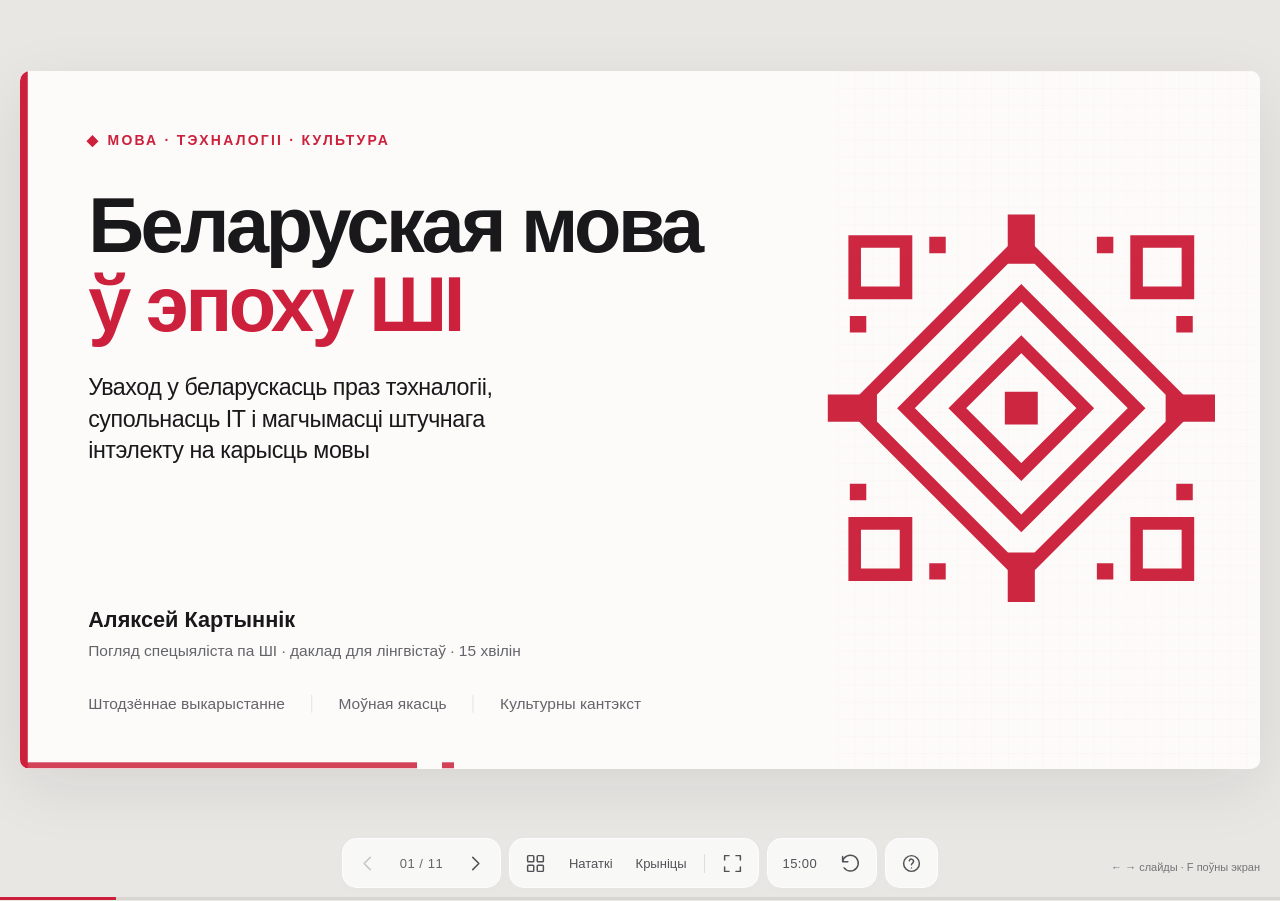
==== index.html @ 49f9ce55 "Split presentation into separate HTML, CSS and JS files - index.html: markup only - css/style.css: s" ====
<!doctype html>
<html lang="be">
<head>
<meta charset="utf-8">
<meta name="viewport" content="width=device-width, initial-scale=1">
<meta name="color-scheme" content="light">
<meta name="description" content="Аляксей Картыннік. Беларуская мова ў эпоху штучнага інтэлекту. 15-хвілінная прэзентацыя для лінгвістаў: тэхналогіі, даследаванні, каманды і супольная праца.">
<title>Беларуская мова ў эпоху ШІ · Аляксей Картыннік</title>
<link rel="stylesheet" href="css/style.css">
</head>
<body>
<svg width="0" height="0" aria-hidden="true" style="position:absolute"><defs><symbol id="weave" viewBox="0 0 400 400"><g fill="none" stroke="#cc203c" stroke-width="13" stroke-linejoin="miter"><path d="M200 28 372 200 200 372 28 200Z M200 81 319 200 200 319 81 200Z M200 134 266 200 200 266 134 200Z"/><path d="M28 28H81V81H28ZM319 28H372V81H319ZM28 319H81V372H28ZM319 319H372V372H319Z"/></g><g fill="#cc203c"><path d="M186 0h28v51h-28zM186 349h28v51h-28zM0 186h51v28H0zM349 186h51v28h-51z"/><path d="M183 183h34v34h-34zM105 23h17v17h-17zM278 23h17v17h-17zM23 105h17v17H23zM360 105h17v17h-17zM23 278h17v17H23zM360 278h17v17h-17zM105 360h17v17h-17zM278 360h17v17h-17z"/></g></symbol></defs></svg>
<main id="viewport" aria-label="Прэзентацыя на 11 слайдаў">
<div id="frame"><div id="deck">

<section class="slide cover active" data-index="0" aria-label="1. Беларуская ў эпоху ШІ">
  <div class="thread-grid" aria-hidden="true"></div><svg class="cover-art" viewBox="0 0 400 400" aria-hidden="true"><g fill="none" stroke="#cc203c" stroke-width="13" stroke-linejoin="miter"><path d="M200 28 372 200 200 372 28 200Z M200 81 319 200 200 319 81 200Z M200 134 266 200 200 266 134 200Z"/><path d="M28 28H81V81H28ZM319 28H372V81H319ZM28 319H81V372H28ZM319 319H372V372H319Z"/></g><g fill="#cc203c"><path d="M186 0h28v51h-28zM186 349h28v51h-28zM0 186h51v28H0zM349 186h51v28h-51z"/><path d="M183 183h34v34h-34zM105 23h17v17h-17zM278 23h17v17h-17zM23 105h17v17H23zM360 105h17v17h-17zM23 278h17v17H23zM360 278h17v17h-17zM105 360h17v17h-17zM278 360h17v17h-17z"/></g></svg>
  <p class="eyebrow">Мова · тэхналогіі · культура</p>
  <h1>Беларуская мова<span>ў эпоху ШІ</span></h1>
  <p class="long-title">Уваход у беларускасць праз тэхналогіі,<br>супольнасць IT і магчымасці штучнага<br>інтэлекту на карысць мовы</p>
  <p class="author">Аляксей Картыннік</p><p class="context">Погляд спецыяліста па ШІ · даклад для лінгвістаў · 15 хвілін</p>
  <div class="three-words"><span>Штодзённае выкарыстанне</span><span>Моўная якасць</span><span>Культурны кантэкст</span></div>
</section>

<section class="slide" data-index="1" aria-hidden="true" aria-label="2. Беларуская ў ІТ">
  <p class="eyebrow">01 · Лічбавае асяроддзе</p><h2>Беларуская ў ІТ<br>ужо працуе.</h2>
  <div class="infra"><div class="infra-list">
    <article class="infra-row"><span class="n">01</span><div><h3>Інтэрфейсы</h3><p>Перакладчыцкія супольнасці<br>Mozilla і Telegram</p></div></article>
    <article class="infra-row"><span class="n">02</span><div><h3>Моўныя інструменты</h3><p>GrammarDB, нацыянальны корпус,<br>праверка правапісу</p></div></article>
    <article class="infra-row"><span class="n">03</span><div><h3>Правілы лакалізацыі</h3><p>Лічбы, даты і формы слоў<br>у праграмных паведамленнях</p></div></article>
  </div><div class="plural-demo"><p class="label muted">Ад моўнага правіла да інтэрфейсу</p><div class="file-symbol" aria-hidden="true"></div><p class="plural-result" id="plural-result" aria-live="polite">2 файлы</p><label class="sr" for="file-count">Колькасць файлаў, ад 0 да 25</label><input id="file-count" type="range" min="0" max="25" value="2"><div class="range-meta"><span>0</span><span>Паспрабуйце змяніць лік</span><span>25</span></div><p class="demo-caption">Лінгвістычнае рашэнне вызначае<br>паводзіны праграмы.</p></div></div>
  <footer class="foot"><p>Наяўнасць інструментаў пацвярджае магчымасці, але не вымярае колькасць беларускамоўных карыстальнікаў.</p><button class="ref" data-sources>Крыніцы [8–9, 21–23]</button></footer>
</section>

<section class="slide" data-index="2" aria-hidden="true" aria-label="3. Тэрміналогія і кантэкст">
  <p class="eyebrow">02 · Беларуская ІТ-тэрміналогія</p><h2>Ад спіса слоў<br>да кантэксту.</h2>
  <div class="terms-layout"><div><div class="big-stat">5 509</div><p class="stat-caption">радкоў у супольнасным<br>ІТ-гласарыі</p><p class="stat-note">Запоўненыя англійскія адзінкі,<br>не ўнікальныя паняцці.<br>Падлік на 24.09.2026.</p></div>
  <div class="term-box"><div class="term-tabs" role="group" aria-label="Выбраць прыклад тэрміна"><button data-term="branch" aria-pressed="true">branch</button><button data-term="llm" aria-pressed="false">LLM</button><button data-term="token" aria-pressed="false">token</button></div><div class="term-content"><p class="label muted">Запіс гласарыя</p><p class="term-en" id="term-en">branch</p><p class="term-be" id="term-be">галіна · адгалінаванне · галіна Git</p></div><div class="term-proposal" aria-live="polite"><div class="label red">Прапанаванае ўзбагачэнне</div><p id="term-question">Якое паняцце маецца на ўвазе: структура даных, шлях выканання ці галіна Git?</p><div class="term-fields"><span>азначэнне</span><span>кантэкст</span><span>крыніца</span><span>статус варыянта</span></div></div></div></div>
  <footer class="foot"><p>Картку можна падключыць да ШІ і праверыць, ці паменшыліся памылкі і час рэдагавання.</p><button class="ref" data-sources>Крыніцы [20, 24]</button></footer>
</section>

<section class="slide red-slide" data-index="3" aria-hidden="true" aria-label="4. Пяць узроўняў праблем">
  <p class="eyebrow">03 · Дыягностыка</p><h2>Памылка мае ўзровень.</h2>
  <div class="problem-table">
    <article class="problem-row"><span class="n">01</span><h3>Даныя</h3><p class="issue">Дублікаты, кепскія пераклады,<br>чужамоўныя фрагменты</p><p class="solution">Адбор і аўдыт<br>паходжання</p></article>
    <article class="problem-row"><span class="n">02</span><h3>Моўная структура</h3><p class="issue">Лексіка, формы,<br>кіраванне, неадназначнасць</p><p class="solution">Слоўнікі, беларускія даныя,<br>гібрыдныя інструменты</p></article>
    <article class="problem-row"><span class="n">03</span><h3>Варыятыўнасць</h3><p class="issue">Правапісы, лацінка,<br>дыялекты, гістарычныя формы</p><p class="solution">Пазнакі варыянтаў<br>і асобныя тэсты</p></article>
    <article class="problem-row"><span class="n">04</span><h3>Культурны кантэкст</h3><p class="issue">Рэаліі, алюзіі,<br>перспектыва крыніцы</p><p class="solution">Культурныя матэрыялы<br>і пошук па крыніцах</p></article>
    <article class="problem-row"><span class="n">05</span><h3>Ацэнка</h3><p class="issue">Сярэдні бал<br>хавае асобныя памылкі</p><p class="solution">Профілі задач<br>і чалавечая праверка</p></article>
  </div>
  <p class="subnote">Для кожнай праблемы патрэбныя прыклад, лінгвістычнае тлумачэнне і праверачны тэст.</p>
  <footer class="foot"><p>Аналітычная схема, не колькасны рэйтынг прычын.</p><button class="ref" data-sources>Даследаванні і рэсурсы</button></footer>
</section>

<section class="slide" data-index="4" aria-hidden="true" aria-label="5. Што вымералі даследчыкі">
  <p class="eyebrow">04 · Навуковая ацэнка</p><h2>Адзін сярэдні бал<br>хавае розныя здольнасці.</h2>
  <div class="research-layout"><div><article class="research-item"><h3>BelarusianGLUE</h3><p>ACL 2025<br><strong>5 задач</strong> · каля 15 тыс. прыкладаў</p></article><article class="research-item"><h3>Дыягностыка LLM</h3><p>LoResLM 2026<br><strong>8 задач</strong> для беларускай</p></article></div><div class="profile" role="img" aria-label="Гістарычны профіль o4-mini-2025-04-16. Дакладнасць: існаванне слова 81 працэнт, пераўтварэнне правапісу 49 працэнтаў, граматыка 92 працэнты. Розныя задачы і крытэрыі."><div class="profile-head"><b>o4-mini · версія 2025-04-16</b><span>Дакладнасць, %</span></div><div class="profile-row"><div class="profile-label"><span>Існаванне слова</span><b>81%</b></div><div class="profile-track"><span style="--value:81%"></span></div></div><div class="profile-row"><div class="profile-label"><span>Пераўтварэнне правапісу</span><b>49%</b></div><div class="profile-track"><span style="--value:49%"></span></div></div><div class="profile-row"><div class="profile-label"><span>Граматыка</span><b>92%</b></div><div class="profile-track"><span style="--value:92%"></span></div></div><div class="profile-scale"><span>0</span><span>100%</span></div><p class="profile-note">Розныя задачы і крытэрыі.<br>Нельга асерадніць у «працэнт ведання мовы».</p></div></div>
  <footer class="foot"><p>Эксперыменты 2025 года; найлепшыя налады аўтараў. Гістарычны профіль, не актуальны рэйтынг мадэляў.</p><button class="ref" data-sources>Крыніцы [1, 3–5]</button></footer>
</section>

<section class="slide" data-index="5" aria-hidden="true" aria-label="6. ReMova: ачыстка даных">
  <p class="eyebrow">05 · ReMova <span class="pill red-pill">Прэпрынт · 14.09.2026</span></p>
  <div class="remova-head"><h2>Ачыстка даных<br>палепшыла пераклад.</h2><div class="segmented" role="group" aria-label="Паказ графіка"><button data-chart="before" aria-pressed="false">Без ачысткі</button><button data-chart="both" aria-pressed="true">Параўнанне</button></div></div>
  <div class="chart-legend"><span><i class="legend-dot"></i>Без ачысткі</span><span><i class="legend-dot after"></i>З ачысткай ReMova</span><span class="muted">BLEU ↑</span></div>
  <div class="chart-layout"><svg id="remova-chart" class="remova-chart" viewBox="0 0 1070 422" role="img" aria-labelledby="remova-title remova-desc"><title id="remova-title">Пераклад з англійскай на беларускую: эфект ачысткі даных</title><desc id="remova-desc">BLEU да і пасля ачысткі. NLLB-200-3.3B: 29,23 і 31,22. Gemma-4-12B-IT: 27,78 і 31,40. TranslateGemma-12B-IT: 28,25 і 32,63. Шкала ад 0 да 35. BOUQuET test, 854 сказы.</desc><g id="remova-plot"></g></svg><aside class="gain"><div class="number">+4,38</div><p>пункта BLEU<br>для TranslateGemma</p><small>Аднолькавыя аб’ём даных,<br>прапорцыі крыніц<br>і налады навучання.</small></aside></div>
  <p class="chart-caption">Англійская → беларуская · BOUQuET test · 854 сказы</p>
  <footer class="foot"><p>Афіцыйны правапіс. Без поўнай чалавечай ацэнкі і праверкі статыстычнай значнасці.<br>Прырост вымераны ў пунктах BLEU, не ў працэнтах.</p><button class="ref" data-sources>Крыніца [6], табл. 5</button></footer>
</section>

<section class="slide culture" data-index="6" aria-hidden="true" aria-label="7. Культурны кантэкст">
  <p class="eyebrow">06 · Культурная кампетэнтнасць</p><div class="culture-top"><h2>Правільная мова яшчэ<br>не гарантуе разумення.</h2><div class="culture-word">«тутэйшы»<small>Значэнне залежыць ад кантэксту.</small></div></div>
  <div class="culture-levels"><article><p class="n">01</p><h3>Факты і крыніцы</h3><p>Праверыць аўтарства цытаты<br>і знайсці выданне.</p></article><article><p class="n">02</p><h3>Значэнне ў тэксце</h3><p>Растлумачыць слова<br>ў двух розных урыўках.</p></article><article><p class="n">03</p><h3>Перспектыва</h3><p>Улічыць рэгіён, перыяд<br>і дапушчальныя інтэрпрэтацыі.</p></article></div>
  <div class="rag"><div class="rag-controls"><p class="label">Схема эксперыменту</p><div class="rag-options" role="group" aria-label="Умовы культурнага тэста"><button data-rag="none" aria-pressed="false">Без крыніцы</button><button data-rag="search" aria-pressed="true">З пошукам</button><button data-rag="expert" aria-pressed="false">Крыніца эксперта</button></div></div><div class="rag-detail" aria-live="polite"><h3 id="rag-title">Пошук + адказ мадэлі · RAG</h3><p id="rag-text">Ці знойдзены патрэбны тэкст і ці сапраўды ён падтрымлівае адказ?</p></div></div>
  <footer class="foot"><p>Прапанаваныя заданні, не зафіксаваныя памылкі мадэлі.<br>Culture Funnel (2026) дае даследчую рамку, не асобную ацэнку беларускай.</p><button class="ref" data-sources>Крыніцы [2, 32–33]</button></footer>
</section>

<section class="slide" data-index="7" aria-hidden="true" aria-label="8. Беларуская на слых">
  <p class="eyebrow">07 · Маўленчыя тэхналогіі</p><h2>Ад гуку да сэнсу.</h2><div class="voice-mark" aria-hidden="true"><i style="--h:13px"></i><i style="--h:24px"></i><i style="--h:39px"></i><i style="--h:52px"></i><i style="--h:32px"></i><i style="--h:17px"></i><i style="--h:37px"></i><i style="--h:48px"></i><i style="--h:27px"></i><i style="--h:12px"></i></div>
  <div class="speech-columns"><article><p class="label">ASR · гук → тэкст</p><h3>Распазнаванне</h3><div class="speech-hero">2,72<span class="percent">%</span></div><p>WER · NVIDIA FastConformer<br>MCV12 test</p><p class="detail">Без пунктуацыі і рэгістру.<br>Вынік трэба асобна правяраць<br>на інтэрв’ю, дыялектах і шуме.</p></article><article><p class="label">TTS · тэкст → гук</p><h3>Сінтэз</h3><div class="speech-hero stress"><span>му́ка</span><span>/</span><span>мука́</span></div><p><strong>Sonora</strong> рыхтуе студыйныя даныя.<br><strong>BelVoice</strong> злучае моўныя<br>і галасавыя модулі.</p><p class="detail">Націск, амографы, імёны,<br>разгортванне лічбаў.</p></article><article><p class="label">Разуменне + голас</p><h3>Дыялог</h3><div class="speech-hero dialogue-steps">Пытанне<br>→ адказ</div><p>SSRLab публікуе працы<br>пра галасавых<br>ШІ-памочнікаў.</p><p class="detail">Якасць адказу і натуральнасць<br>голасу патрабуюць<br>розных крытэрыяў.</p></article></div>
  <p class="speech-bottom"><strong>Задача для лінгвістаў:</strong> ацэньваць натуральнасць і арфаэпічную правільнасць асобна.</p>
  <footer class="foot"><p>WER — частата памылак у словах; меншае значэнне лепшае. Метрыка адносіцца да канкрэтнага набору.</p><button class="ref" data-sources>Крыніцы [7, 13–16, 27, 31]</button></footer>
</section>

<section class="slide teams" data-index="8" aria-hidden="true" aria-label="9. Каманды і ўстановы">
  <p class="eyebrow">08 · Людзі і інстытуцыі</p><h2>Хто робіць гэтую працу.</h2>
  <div class="teams-table"><article class="team-row"><p class="team-role">Моўныя рэсурсы</p><h3 class="team-name">Інстытут мовазнаўства НАН<br>Сектар камп’ютарнай лінгвістыкі</h3><p class="team-result">Нацыянальны корпус<br>і граматычная база</p></article><article class="team-row"><p class="team-role">Маўленне</p><h3 class="team-name">SSRLab · АІПІ НАН</h3><p class="team-result">Нейрасеткавы сінтэз,<br>распазнаванне, асістэнты</p></article><article class="team-row"><p class="team-role">Граматычная разметка</p><h3 class="team-name">Універсітэцкія і прыкладныя<br>каманды NooJ</h3><p class="team-result">Граматыкі і абнаўленне<br>беларускіх рэсурсаў</p></article><article class="team-row"><p class="team-role">Даследаванні LLM</p><h3 class="team-name">Брно · Хельсінкі · Осла<br>і незалежныя даследчыкі</h3><p class="team-result">BelarusianGLUE, азначэнні,<br>ReMova, дыягностыка</p></article><article class="team-row"><p class="team-role">Супольнасці</p><h3 class="team-name">Mozilla · Donar · Sonora<br>TuteishyGPT · BelVoice</h3><p class="team-result">Лакалізацыя, галасавыя<br>даныя і інструменты</p></article></div>
  <p class="state-proof">Прыклад дзяржаўнай падтрымкі: SSRLab, VITS (2024), праект БРФФД Ф24-061.</p>
  <footer class="foot"><p>Радкі аб’ядноўваюць ролі, не фармальныя кансорцыумы. Афіліяцыі прывязаныя да публікацый.</p><button class="ref" data-sources>Публікацыі і каманды</button></footer>
</section>

<section class="slide" data-index="9" aria-hidden="true" aria-label="10. Тры супольныя даследаванні">
  <p class="eyebrow">09 · Даследчая праграма</p><div class="pilots-head"><h2>Тры задачы<br>для супольнай працы.</h2><span class="pill red-pill">Прапанаваныя пілоты</span></div>
  <div class="pilots"><article class="pilot"><p class="n">01</p><h3>Тэрміналогія<br>ў кантэксце</h3><p class="pilot-number">200 <small>паняццяў</small></p><p class="pilot-context">600 кантэкстаў.<br>Адна мадэль: з гласарыем і без яго.</p><p class="measure"><span class="label">Што вымяраем</span>Тэрміналагічныя памылкі<br>і час рэдагавання.</p></article><article class="pilot"><p class="n">02</p><h3>Беларускі<br>культурны тэст</h3><p class="pilot-number">300 <small>пытанняў</small></p><p class="pilot-context">Без крыніцы · RAG ·<br>крыніца эксперта.</p><p class="measure"><span class="label">Што вымяраем</span>Факты, абгрунтаванасць<br>і дарэчнасць інтэрпрэтацыі.</p></article><article class="pilot"><p class="n">03</p><h3>Памочнік<br>разметчыка</h3><p class="pilot-number">3 <small>рэжымы працы</small></p><p class="pilot-context">Уручную · правілы ·<br>правілы + LLM.</p><p class="measure"><span class="label">Што вымяраем</span>Час на прынятую адзінку<br>і прапушчаныя памылкі.</p></article></div>
  <p class="pilot-conclusion">Лінгвісты задаюць крытэрыі. Інжынеры забяспечваюць узнаўляльны эксперымент.</p>
  <footer class="foot"><p>Памеры пілотаў прапанаваныя для абмеркавання. Прыклад гібрыднай разметкі: SIGUL 2026.</p><button class="ref" data-sources>Крыніцы [5, 20]</button></footer>
</section>

<section class="slide closing" data-index="10" aria-hidden="true" aria-label="11. Наступны крок">
  <svg class="closing-art" viewBox="0 0 400 400" aria-hidden="true"><g fill="none" stroke="#cc203c" stroke-width="13" stroke-linejoin="miter"><path d="M200 28 372 200 200 372 28 200Z M200 81 319 200 200 319 81 200Z M200 134 266 200 200 266 134 200Z"/><path d="M28 28H81V81H28ZM319 28H372V81H319ZM28 319H81V372H28ZM319 319H372V372H319Z"/></g><g fill="#cc203c"><path d="M186 0h28v51h-28zM186 349h28v51h-28zM0 186h51v28H0zM349 186h51v28h-51z"/><path d="M183 183h34v34h-34zM105 23h17v17h-17zM278 23h17v17h-17zM23 105h17v17H23zM360 105h17v17h-17zM23 278h17v17H23zM360 278h17v17h-17zM105 360h17v17h-17zM278 360h17v17h-17z"/></g></svg><p class="eyebrow">Магчымасці ШІ на карысць мовы</p>
  <h2>Пачнём з адной<br><span>супольнай задачы.</span></h2>
  <p class="closing-body">Моўныя рэсурсы і навуковая экспертыза ўжо ёсць.<br>Наступны крок — інструмент з праверанай якасцю,<br>які дапамагае карыстацца беларускай штодня.</p>
  <div class="closing-sign"><strong>Аляксей Картыннік</strong><button class="ref" data-all-sources>Даследаванні і крыніцы ↗</button></div>
  <p class="closing-footer">Агляд паводле правераных матэрыялаў на 24 верасня 2026 года.</p>
</section>

</div></div></main>

<nav id="toolbar" aria-label="Кіраванне прэзентацыяй">
 <div class="toolgroup"><button class="icon" id="prev" title="Папярэдні слайд (←)" aria-label="Папярэдні слайд"><svg viewBox="0 0 24 24"><path d="m14 5-7 7 7 7"/></svg></button><span class="slide-counter" id="counter">01 / 11</span><button class="icon" id="next" title="Наступны слайд (→)" aria-label="Наступны слайд"><svg viewBox="0 0 24 24"><path d="m10 5 7 7-7 7"/></svg></button></div>
 <div class="toolgroup"><button class="icon" id="overview-btn" title="Агляд слайдаў (O)" aria-label="Агляд слайдаў"><svg viewBox="0 0 24 24"><rect x="3" y="3" width="7" height="7" rx="1"/><rect x="14" y="3" width="7" height="7" rx="1"/><rect x="3" y="14" width="7" height="7" rx="1"/><rect x="14" y="14" width="7" height="7" rx="1"/></svg></button><button id="notes-btn" title="Нататкі дакладчыка (N)">Нататкі</button><button id="sources-btn" title="Крыніцы слайда (S)">Крыніцы</button><span class="toolbar-sep"></span><button class="icon" id="fullscreen" title="Поўны экран (F)" aria-label="Поўны экран"><svg viewBox="0 0 24 24"><path d="M8 3H3v5M16 3h5v5M3 16v5h5M21 16v5h-5"/></svg></button></div>
 <div class="toolgroup optional"><button id="timer" class="timer" title="Запусціць або прыпыніць таймер на 15 хвілін (T)" aria-label="Запусціць таймер на 15 хвілін" aria-pressed="false">15:00</button><button class="icon" id="timer-reset" title="Скінуць таймер" aria-label="Скінуць таймер"><svg viewBox="0 0 24 24"><path d="M3 10a9 9 0 1 1 1.7 7M3 4v6h6"/></svg></button></div>
 <div class="toolgroup"><button class="icon" id="help-btn" title="Кіраванне (?)" aria-label="Даведка пра кіраванне"><svg viewBox="0 0 24 24"><circle cx="12" cy="12" r="9"/><path d="M9.5 8.8a2.5 2.5 0 0 1 4.9.7c0 2-2.4 2-2.4 4M12 17h.01"/></svg></button></div>
 <div class="progress" aria-hidden="true"><span id="progress"></span></div>
</nav>
<p class="hint">← → слайды · F поўны экран</p><div class="sr" id="announcement" aria-live="polite"></div><div class="toast" id="toast" role="status"></div>

<dialog id="notes-dialog" class="dialog" aria-labelledby="notes-title"><div class="dialog-head"><h2 id="notes-title">Нататкі дакладчыка</h2><button class="close" data-close aria-label="Закрыць">×</button></div><div class="dialog-body"><div class="notes-meta" id="notes-meta"></div><div class="notes-copy" id="notes-copy"></div><div class="notes-bottom"><button class="secondary" id="notes-prev">← Папярэдні</button><button id="notes-next">Наступны →</button></div></div></dialog>
<dialog id="sources-dialog" class="dialog" aria-labelledby="sources-title"><div class="dialog-head"><h2 id="sources-title">Даследаванні і крыніцы</h2><button class="close" data-close aria-label="Закрыць">×</button></div><div class="dialog-body"><p class="sources-intro">Матэрыялы правераныя пры падрыхтоўцы агляду на 24.09.2026. Для кожнай крыніцы пазначаныя тып матэрыялу і межы высноў. Пераходы адкрываюцца ў новай укладцы.</p><div class="source-filters"><button id="sources-current" aria-pressed="true">Для гэтага слайда</button><button id="sources-all" aria-pressed="false">Усе 33 крыніцы</button></div><ol class="source-list" id="source-list"></ol></div></dialog>
<dialog id="overview-dialog" class="dialog" aria-labelledby="overview-title"><div class="dialog-head"><h2 id="overview-title">11 слайдаў · 15 хвілін</h2><button class="close" data-close aria-label="Закрыць">×</button></div><div class="dialog-body overview-grid" id="overview-grid"></div></dialog>
<dialog id="help-dialog" class="dialog" aria-labelledby="help-title"><div class="dialog-head"><h2 id="help-title">Кіраванне прэзентацыяй</h2><button class="close" data-close aria-label="Закрыць">×</button></div><div class="dialog-body"><div class="help-grid"><span><kbd>←</kbd> <kbd>→</kbd> <kbd>Прабел</kbd></span><span>Пераход паміж слайдамі</span><span><kbd>Home</kbd> <kbd>End</kbd></span><span>Першы або апошні слайд</span><span><kbd>F</kbd></span><span>Поўнаэкранны рэжым</span><span><kbd>N</kbd> <kbd>S</kbd> <kbd>O</kbd></span><span>Нататкі, крыніцы, агляд слайдаў</span><span><kbd>T</kbd></span><span>Запусціць або прыпыніць таймер</span><span><kbd>Esc</kbd></span><span>Закрыць акно або выйсці з поўнага экрана</span></div><p class="help-note">На тэлефоне слайд пракручваецца па вертыкалі; паміж слайдамі можна пераходзіць гарызантальным рухам пальца. Нататкі адкрываюцца на тым самым экране — выкарыстоўвайце іх для падрыхтоўкі. Таймер запускаецца асобна. Друк у браўзеры захоўвае ўсе 11 слайдаў.</p><p class="help-note">Геаметрычны арнамент — аўтарская стылізацыя, натхнёная беларускай вышыўкай. Гэта не рэканструкцыя канкрэтнага этнаграфічнага ўзору.</p></div></dialog>
<noscript><p style="position:fixed;inset:20px;z-index:100;background:white;padding:30px">Для навігацыі і інтэрактыўных прыкладаў уключыце JavaScript у браўзеры.</p></noscript>

<script src="js/data.js"></script>
<script src="js/app.js"></script>
</body>
</html>
---- css/style.css ----
:root {
  --red: #cc203c;
  --red-deep: #ad1530;
  --ink: #19191c;
  --muted: #64646b;
  --paper: #fcfbf9;
  --line: #deddda;
  --soft: #f0efec;
  --scale: 1;
  --sw: 1600px;
  --sh: 900px;
}
* {
  box-sizing: border-box;
}
html,
body {
  margin: 0;
  width: 100%;
  height: 100%;
  font-family: -apple-system, BlinkMacSystemFont, "Segoe UI", Arial, sans-serif;
  color: var(--ink);
  font-synthesis: none;
}
body {
  background: #e8e7e4;
  overflow: hidden;
}
button,
input,
a {
  -webkit-tap-highlight-color: transparent;
}
button {
  font: inherit;
  cursor: pointer;
}
button:focus-visible,
a:focus-visible,
input:focus-visible {
  outline: 3px solid var(--red);
  outline-offset: 5px;
}
button:disabled {
  cursor: default;
  opacity: 0.3;
}
a {
  color: inherit;
}
button {
  border: 0;
}
button svg {
  width: 21px;
  height: 21px;
  fill: none;
  stroke: currentColor;
  stroke-width: 1.7;
  stroke-linecap: round;
  stroke-linejoin: round;
}
button.icon {
  display: grid;
  place-items: center;
}
.sr {
  position: absolute;
  width: 1px;
  height: 1px;
  overflow: hidden;
  clip: rect(0, 0, 0, 0);
  white-space: nowrap;
}
#viewport {
  height: calc(100% - 74px);
  display: flex;
  align-items: center;
  justify-content: center;
  padding: 14px 20px 0;
}
#frame {
  width: var(--sw);
  height: var(--sh);
  position: relative;
  flex: none;
  box-shadow: 0 18px 65px #17171716;
  border-radius: 10px;
  overflow: hidden;
  background: var(--paper);
}
#deck {
  position: absolute;
  width: 1600px;
  height: 900px;
  left: 0;
  top: 0;
  transform: scale(var(--scale));
  transform-origin: 0 0;
  background: var(--paper);
}
.slide {
  position: absolute;
  inset: 0;
  padding: 66px 88px 68px;
  background: var(--paper);
  display: none;
  flex-direction: column;
  overflow: hidden;
  isolation: isolate;
}
.slide.active {
  display: block;
  animation: arrive 0.42s cubic-bezier(0.18, 0.8, 0.25, 1);
}
.slide[aria-hidden="true"] {
  visibility: hidden;
}
.slide:before {
  content: "";
  position: absolute;
  inset: 0 auto 0 0;
  width: 10px;
  background: var(--red);
  z-index: -1;
}
.slide:after {
  content: "";
  position: absolute;
  left: 0;
  right: 0;
  bottom: 0;
  height: 8px;
  background: linear-gradient(
    90deg,
    var(--red) 0,
    var(--red) 32%,
    transparent 32%,
    transparent 34%,
    var(--red) 34%,
    var(--red) 35%,
    transparent 35%
  );
  opacity: 0.85;
}
.eyebrow {
  font-size: 18px;
  font-weight: 600;
  letter-spacing: 0.16em;
  text-transform: uppercase;
  color: var(--red);
  margin: 0 0 24px;
  display: flex;
  align-items: center;
  gap: 14px;
}
.eyebrow:before {
  content: "";
  width: 11px;
  height: 11px;
  transform: rotate(45deg);
  background: currentColor;
}
h1,
h2,
h3,
p {
  margin: 0;
}
h1,
h2,
h3 {
  letter-spacing: -0.044em;
  line-height: 1.06;
  font-weight: 600;
}
h1 {
  font-size: 100px;
}
h2 {
  font-size: 66px;
}
h3 {
  font-size: 32px;
  line-height: 1.15;
}
.red {
  color: var(--red);
}
.muted {
  color: var(--muted);
}
.foot {
  position: absolute;
  left: 88px;
  right: 88px;
  bottom: 58px;
  margin-top: 0;
  font-size: 18px;
  line-height: 1.4;
  color: var(--muted);
  display: flex;
  justify-content: space-between;
  align-items: flex-end;
  gap: 28px;
  padding-top: 18px;
}
.foot p {
  max-width: 1120px;
}
.ref {
  background: none;
  color: inherit;
  font-size: 18px;
  border-bottom: 1px solid currentColor;
  padding: 2px 0;
  white-space: nowrap;
  opacity: 0.8;
}
.ref:hover {
  color: var(--red);
  opacity: 1;
}
.subtitle {
  font-size: 27px;
  line-height: 1.4;
  max-width: 960px;
  margin-top: 20px;
}
.label {
  font-size: 17px;
  letter-spacing: 0.11em;
  text-transform: uppercase;
  font-weight: 600;
}
.pill {
  display: inline-flex;
  align-items: center;
  gap: 8px;
  border: 1px solid var(--line);
  border-radius: 30px;
  padding: 9px 16px;
  font-size: 17px;
  line-height: 1.1;
}
.pill.red-pill {
  color: var(--red);
  border-color: #cc203c38;
  background: #cc203c08;
}
.separator {
  height: 1px;
  background: var(--line);
}
.cover {
  padding-top: 80px;
}
.cover h1 {
  max-width: 960px;
  line-height: 1.03;
  position: relative;
  z-index: 1;
  margin-top: 46px;
}
.cover h1 span {
  display: block;
  color: var(--red);
}
.cover .long-title {
  font-size: 30px;
  line-height: 1.35;
  max-width: 805px;
  margin-top: 35px;
  letter-spacing: -0.02em;
}
.cover .author {
  font-size: 28px;
  font-weight: 600;
  margin-top: 40px;
}
.cover .context {
  font-size: 20px;
  color: var(--muted);
  margin-top: 10px;
}
.cover-art {
  position: absolute;
  right: 58px;
  top: 155px;
  width: 500px;
  height: 560px;
  color: var(--red);
  opacity: 0.97;
  z-index: -1;
}
.cover .three-words {
  display: flex;
  gap: 34px;
  font-size: 20px;
  color: var(--muted);
  margin-top: auto;
}
.cover .three-words span + span {
  border-left: 1px solid var(--line);
  padding-left: 34px;
}
.thread-grid {
  position: absolute;
  right: 0;
  top: 0;
  width: 545px;
  height: 100%;
  background-image:
    linear-gradient(#cc203c05 1px, transparent 1px),
    linear-gradient(90deg, #cc203c05 1px, transparent 1px);
  background-size: 22px 22px;
  z-index: -2;
}
.infra {
  display: grid;
  grid-template-columns: 650px 694px;
  gap: 80px;
  margin-top: 40px;
  flex: 1;
  align-items: center;
}
.infra-list {
  display: grid;
  gap: 0;
}
.infra-row {
  border-top: 1px solid var(--line);
  padding: 23px 0;
  display: grid;
  grid-template-columns: 44px 1fr;
  gap: 14px;
}
.infra-row .n {
  font-size: 18px;
  padding-top: 5px;
  color: var(--red);
  font-variant-numeric: tabular-nums;
}
.infra-row h3 {
  font-size: 31px;
}
.infra-row p {
  font-size: 23px;
  line-height: 1.4;
  color: var(--muted);
  margin-top: 10px;
}
.plural-demo {
  border-radius: 28px;
  background: white;
  box-shadow: 0 16px 60px #27272409;
  border: 1px solid #e9e8e5;
  padding: 42px 42px 36px;
  align-self: center;
}
.file-symbol {
  width: 66px;
  height: 78px;
  border: 3px solid var(--red);
  border-radius: 8px 20px 8px 8px;
  position: relative;
  margin: 22px auto 0;
}
.file-symbol:before,
.file-symbol:after {
  content: "";
  position: absolute;
  left: 14px;
  right: 14px;
  height: 3px;
  background: var(--red);
  bottom: 22px;
}
.file-symbol:after {
  bottom: 35px;
}
.plural-result {
  font-size: 69px;
  letter-spacing: -0.05em;
  text-align: center;
  margin: 27px 0 30px;
  font-weight: 600;
  white-space: nowrap;
}
.plural-demo input {
  width: 100%;
  accent-color: var(--red);
  height: 28px;
  cursor: pointer;
}
.range-meta {
  display: flex;
  justify-content: space-between;
  color: var(--muted);
  font-size: 17px;
  margin-top: 10px;
}
.demo-caption {
  font-size: 19px;
  line-height: 1.4;
  text-align: center;
  color: var(--muted);
  margin-top: 25px;
}
.terms-layout {
  display: grid;
  grid-template-columns: 535px 804px;
  gap: 85px;
  align-items: center;
  margin-top: 40px;
}
.big-stat {
  font-size: 151px;
  font-weight: 600;
  letter-spacing: -0.075em;
  line-height: 1;
  color: var(--red);
  font-variant-numeric: tabular-nums;
}
.stat-caption {
  font-size: 28px;
  line-height: 1.25;
  max-width: 440px;
  margin-top: 18px;
}
.stat-note {
  font-size: 19px;
  color: var(--muted);
  line-height: 1.45;
  max-width: 410px;
  margin-top: 24px;
}
.term-box {
  background: #fff;
  border: 1px solid var(--line);
  border-radius: 24px;
  overflow: hidden;
}
.term-tabs {
  display: flex;
  gap: 7px;
  padding: 13px;
  border-bottom: 1px solid var(--line);
  background: #f3f2ef;
}
.term-tabs button {
  font-size: 19px;
  background: transparent;
  border-radius: 12px;
  padding: 13px 18px;
  color: var(--muted);
}
.term-tabs button[aria-pressed="true"] {
  background: var(--ink);
  color: #fff;
}
.term-content {
  padding: 30px 34px;
}
.term-en {
  font-size: 39px;
  font-weight: 600;
  letter-spacing: -0.03em;
  margin-top: 11px;
}
.term-be {
  font-size: 27px;
  line-height: 1.3;
  margin-top: 12px;
}
.term-proposal {
  background: #faf4f4;
  border-top: 1px solid #ead8dc;
  padding: 24px 34px;
  min-height: 176px;
}
.term-proposal p {
  font-size: 24px;
  line-height: 1.38;
  margin-top: 13px;
  min-height: 67px;
}
.term-fields {
  display: flex;
  gap: 8px;
  margin-top: 20px;
  flex-wrap: wrap;
}
.term-fields span {
  font-size: 16px;
  padding: 6px 11px;
  border-radius: 6px;
  border: 1px solid #dfcace;
  color: #965668;
}
.red-slide {
  background: var(--red);
  color: #fff;
}
.red-slide:before {
  background: #fff9;
}
.red-slide:after {
  background: #fff;
}
.red-slide .eyebrow,
.red-slide .foot {
  color: #fff;
}
.red-slide .foot {
  opacity: 0.8;
}
.red-slide .ref:hover {
  color: #fff;
}
.problem-table {
  margin-top: 38px;
}
.problem-row {
  display: grid;
  grid-template-columns: 42px 315px 602px 405px;
  align-items: center;
  gap: 20px;
  border-top: 1px solid #ffffff4d;
  padding: 24px 0;
}
.problem-row .n {
  font-size: 18px;
  color: #fff9;
}
.problem-row h3 {
  font-size: 32px;
  letter-spacing: -0.03em;
}
.problem-row .issue {
  font-size: 24px;
  line-height: 1.28;
  color: #ffe0e6;
}
.problem-row .solution {
  font-size: 24px;
  line-height: 1.3;
  border-left: 1px solid #ffffff4d;
  padding-left: 28px;
}
.problem-row:last-child {
  border-bottom: 1px solid #ffffff4d;
}
.red-slide .subnote {
  font-size: 22px;
  line-height: 1.5;
  margin-top: 28px;
  max-width: 1160px;
}
.research-layout {
  display: grid;
  grid-template-columns: 380px 982px;
  gap: 62px;
  align-items: center;
  margin-top: 40px;
}
.research-item {
  padding: 24px 0;
  border-top: 1px solid var(--line);
}
.research-item h3 {
  font-size: 30px;
  letter-spacing: -0.025em;
}
.research-item p {
  font-size: 22px;
  color: var(--muted);
  line-height: 1.4;
  margin-top: 10px;
}
.research-item strong {
  color: var(--red);
  font-weight: 600;
}
.profile {
  padding: 30px 34px;
  background: #f1f0ed;
  border-radius: 22px;
}
.profile-head {
  font-size: 19px;
  color: var(--muted);
  display: flex;
  justify-content: space-between;
  margin-bottom: 27px;
}
.profile-head b {
  color: var(--ink);
  font-weight: 600;
}
.profile-row {
  margin-top: 25px;
}
.profile-label {
  display: flex;
  justify-content: space-between;
  font-size: 25px;
  margin-bottom: 12px;
  gap: 24px;
}
.profile-label b {
  font-size: 29px;
  font-weight: 600;
  line-height: 1;
  font-variant-numeric: tabular-nums;
}
.profile-track {
  height: 15px;
  border-radius: 3px;
  background: #dfddd9;
  overflow: hidden;
}
.profile-track span {
  display: block;
  height: 100%;
  width: var(--value);
  background: var(--red);
  border-radius: 3px;
  transform-origin: left;
}
.active .profile-track span {
  animation: barIn 0.9s cubic-bezier(0.2, 0.8, 0.2, 1) both;
}
.profile-row:nth-child(3) .profile-track span {
  animation-delay: 0.1s;
}
.profile-row:nth-child(4) .profile-track span {
  animation-delay: 0.2s;
}
.profile-scale {
  display: flex;
  justify-content: space-between;
  color: var(--muted);
  font-size: 15px;
  margin-top: 15px;
}
.profile-note {
  font-size: 19px;
  line-height: 1.35;
  margin-top: 24px;
  color: var(--muted);
}
.remova-head {
  display: block;
  position: relative;
}
.remova-head h2 {
  width: 1000px;
}
.remova-head .segmented {
  position: absolute;
  right: 0;
  bottom: 5px;
  width: 344px;
  justify-content: center;
}
.remova-head h2 {
  font-size: 64px;
}
.chart-legend {
  display: flex;
  align-items: center;
  gap: 22px;
  font-size: 18px;
  margin-top: 30px;
}
.legend-dot {
  width: 13px;
  height: 13px;
  border-radius: 3px;
  display: inline-block;
  margin-right: 8px;
  background: #aaabb1;
}
.legend-dot.after {
  background: var(--red);
}
.chart-layout {
  display: grid;
  grid-template-columns: 1119px 280px;
  gap: 25px;
  align-items: center;
  margin-top: 4px;
  flex: 1;
}
.remova-chart {
  width: 100%;
  height: auto;
  overflow: visible;
}
.remova-chart text {
  font-family: inherit;
}
.bar-before {
  fill: #aaabb1;
}
.bar-after {
  fill: var(--red);
  transition: opacity 0.35s;
}
.after-value {
  fill: var(--red);
  transition: opacity 0.35s;
}
.baseline-only .bar-after,
.baseline-only .after-value {
  opacity: 0.12;
}
.gain {
  border-left: 1px solid var(--line);
  padding-left: 30px;
}
.gain .number {
  font-size: 76px;
  letter-spacing: -0.06em;
  line-height: 1;
  font-weight: 600;
  color: var(--red);
  white-space: nowrap;
}
.gain p {
  font-size: 22px;
  line-height: 1.4;
  margin-top: 14px;
}
.gain small {
  font-size: 17px;
  color: var(--muted);
  line-height: 1.45;
  display: block;
  margin-top: 22px;
}
.segmented {
  display: inline-flex;
  gap: 4px;
  background: #eae8e5;
  padding: 5px;
  border-radius: 14px;
}
.segmented button {
  font-size: 17px;
  padding: 12px 17px;
  border-radius: 10px;
  background: transparent;
  color: var(--muted);
  white-space: nowrap;
}
.segmented button[aria-pressed="true"] {
  background: white;
  color: var(--ink);
  box-shadow: 0 1px 4px #0000000d;
}
.chart-caption {
  font-size: 21px;
  color: var(--muted);
  line-height: 1.3;
  margin-top: -2px;
}
.culture {
  background: #f4f2ef;
}
.culture-top {
  display: grid;
  grid-template-columns: 1029px 365px;
  gap: 30px;
  align-items: center;
}
.culture-word {
  font-size: 60px;
  line-height: 1.15;
  color: var(--red);
  font-weight: 600;
  letter-spacing: -0.04em;
  text-align: right;
}
.culture-word small {
  display: block;
  font-size: 18px;
  font-weight: 400;
  color: var(--muted);
  letter-spacing: 0;
  margin-top: 16px;
}
.culture-levels {
  display: grid;
  grid-template-columns: 448px 448px 448px;
  gap: 40px;
  margin-top: 42px;
}
.culture-levels article {
  padding-top: 24px;
  border-top: 2px solid var(--ink);
}
.culture-levels .n {
  font-size: 18px;
  color: var(--red);
  margin-bottom: 15px;
}
.culture-levels h3 {
  font-size: 30px;
}
.culture-levels p {
  font-size: 23px;
  line-height: 1.35;
  color: var(--muted);
  margin-top: 14px;
}
.rag {
  display: grid;
  grid-template-columns: 430px 895px;
  gap: 35px;
  margin-top: 38px;
  padding: 28px 32px;
  background: #fff;
  border-radius: 21px;
  align-items: center;
}
.rag-controls .label {
  color: var(--muted);
  margin-bottom: 17px;
}
.rag-options {
  display: flex;
  gap: 7px;
}
.rag-options button {
  font-size: 17px;
  background: #f1efec;
  border: 1px solid transparent;
  padding: 11px 12px;
  border-radius: 10px;
  white-space: nowrap;
}
.rag-options button[aria-pressed="true"] {
  background: var(--red);
  color: white;
}
.rag-detail h3 {
  font-size: 25px;
}
.rag-detail p {
  font-size: 21px;
  line-height: 1.35;
  color: var(--muted);
  margin-top: 10px;
}
.speech-columns {
  display: grid;
  grid-template-columns: 446px 446px 446px;
  gap: 43px;
  margin-top: 49px;
}
.speech-columns article {
  padding-right: 37px;
  border-right: 1px solid var(--line);
}
.speech-columns article:last-child {
  border-right: 0;
  padding-right: 0;
}
.speech-columns .label {
  color: var(--red);
}
.speech-columns h3 {
  font-size: 30px;
  margin-top: 15px;
}
.speech-hero {
  height: 150px;
  display: flex;
  align-items: center;
  font-size: 59px;
  line-height: 1.2;
  letter-spacing: -0.045em;
  font-weight: 600;
  white-space: nowrap;
}
.speech-hero .percent {
  font-size: 39px;
  margin-top: 9px;
  margin-left: 4px;
}
.speech-columns p {
  font-size: 23px;
  line-height: 1.4;
}
.speech-columns .detail {
  font-size: 21px;
  color: var(--muted);
  margin-top: 22px;
}
.stress {
  display: flex;
  gap: 16px;
  font-size: 42px;
  letter-spacing: -0.03em;
}
.stress span:last-child {
  color: var(--red);
}
.dialogue-steps {
  font-size: 35px;
  white-space: normal;
  line-height: 1.2;
}
.voice-mark {
  position: absolute;
  right: 88px;
  top: 101px;
  display: flex;
  gap: 7px;
  align-items: center;
  height: 54px;
}
.voice-mark i {
  display: block;
  width: 6px;
  background: var(--red);
  border-radius: 3px;
  height: var(--h);
  opacity: 0.6;
}
.speech-bottom {
  margin-top: 45px;
  padding: 23px 0;
  border-top: 1px solid var(--line);
  font-size: 25px;
  line-height: 1.3;
}
.speech-bottom strong {
  font-weight: 600;
  color: var(--red);
}
.teams h2 {
  font-size: 64px;
}
.teams-table {
  margin-top: 37px;
}
.team-row {
  display: grid;
  grid-template-columns: 205px 585px 578px;
  gap: 28px;
  border-top: 1px solid var(--line);
  padding: 21px 0;
  align-items: center;
  min-height: 93px;
}
.team-role {
  color: var(--red);
  font-size: 18px;
  font-weight: 600;
  letter-spacing: 0.015em;
}
.team-name {
  font-size: 27px;
  line-height: 1.18;
  font-weight: 600;
  letter-spacing: -0.025em;
}
.team-result {
  font-size: 23px;
  line-height: 1.3;
  color: var(--muted);
}
.team-row:last-child {
  border-bottom: 1px solid var(--line);
}
.state-proof {
  font-size: 21px;
  margin-top: 26px;
  display: flex;
  align-items: center;
  gap: 13px;
}
.state-proof:before {
  content: "";
  display: block;
  width: 8px;
  height: 8px;
  background: var(--red);
  transform: rotate(45deg);
}
.pilots-head {
  display: grid;
  grid-template-columns: 1000px 424px;
  align-items: end;
}
.pilots-head .pill {
  justify-self: end;
}
.pilots-head .pill {
  margin-bottom: 8px;
}
.pilots {
  display: grid;
  grid-template-columns: 450px 450px 448px;
  gap: 38px;
  margin-top: 43px;
}
.pilot {
  padding: 0 27px 0 0;
  border-right: 1px solid var(--line);
}
.pilot:last-child {
  border: 0;
  padding-right: 0;
}
.pilot .n {
  font-size: 23px;
  color: var(--red);
  margin-bottom: 16px;
}
.pilot h3 {
  font-size: 35px;
  max-width: 370px;
  min-height: 82px;
}
.pilot-number {
  font-size: 69px;
  font-weight: 600;
  letter-spacing: -0.055em;
  margin-top: 22px;
  line-height: 1;
}
.pilot-number small {
  font-size: 23px;
  font-weight: 400;
  letter-spacing: 0;
}
.pilot-context {
  font-size: 21px;
  color: var(--muted);
  margin-top: 10px;
  line-height: 1.4;
  min-height: 58px;
}
.pilot .measure {
  margin-top: 26px;
  padding-top: 23px;
  border-top: 1px solid var(--line);
  font-size: 23px;
  line-height: 1.4;
}
.pilot .measure .label {
  display: block;
  margin-bottom: 10px;
  color: var(--red);
  font-size: 15px;
}
.pilot-conclusion {
  font-size: 26px;
  letter-spacing: -0.015em;
  background: #f0efec;
  border-radius: 13px;
  padding: 20px 26px;
  margin-top: 38px;
}
.closing.active {
  display: flex;
  flex-direction: column;
  justify-content: center;
}
.closing {
  justify-content: center;
  padding-left: 126px;
}
.closing h2 {
  font-size: 95px;
  line-height: 1.03;
  max-width: 1240px;
  position: relative;
  z-index: 1;
}
.closing h2 span {
  color: var(--red);
}
.closing .closing-body {
  margin-top: 44px;
  font-size: 29px;
  line-height: 1.5;
  max-width: 960px;
  position: relative;
  z-index: 1;
}
.closing-sign {
  margin-top: 45px;
  display: flex;
  gap: 30px;
  align-items: center;
  font-size: 23px;
}
.closing-sign .ref {
  color: var(--red);
  font-size: 21px;
}
.closing-art {
  position: absolute;
  right: -95px;
  bottom: -225px;
  width: 640px;
  height: 640px;
  color: var(--red);
  opacity: 0.09;
  z-index: -1;
}
.closing .eyebrow {
  margin-bottom: 42px;
}
.closing .closing-footer {
  position: absolute;
  left: 126px;
  bottom: 62px;
  color: var(--muted);
  font-size: 19px;
}
.closing:after {
  height: 18px;
  background: var(--red);
}
#toolbar {
  height: 74px;
  display: flex;
  justify-content: center;
  align-items: center;
  gap: 8px;
  position: relative;
  z-index: 5;
}
.toolgroup {
  display: flex;
  align-items: center;
  gap: 3px;
  padding: 5px;
  background: #ffffffb3;
  backdrop-filter: blur(18px);
  border: 1px solid #ffffffab;
  border-radius: 15px;
  box-shadow: 0 3px 15px #00000004;
}
.toolgroup button {
  height: 38px;
  min-width: 38px;
  background: transparent;
  border-radius: 9px;
  color: #515156;
  padding: 0 10px;
  font-size: 13px;
}
.toolgroup button:hover {
  background: #dddcd766;
  color: var(--ink);
}
.toolgroup button[aria-pressed="true"] {
  color: var(--red);
  background: #cc203c0c;
}
.slide-counter {
  min-width: 59px;
  text-align: center;
  font-size: 13px;
  font-variant-numeric: tabular-nums;
  color: #666;
  letter-spacing: 0.04em;
}
.timer {
  font-variant-numeric: tabular-nums;
  min-width: 68px;
  letter-spacing: 0.03em;
}
#timer.over {
  color: var(--red);
}
.toolbar-sep {
  width: 1px;
  height: 19px;
  background: var(--line);
  margin: 0 4px;
}
.progress {
  position: absolute;
  bottom: 0;
  left: 0;
  right: 0;
  height: 3px;
  background: #d8d6d0;
  z-index: 6;
}
.progress span {
  height: 100%;
  display: block;
  background: var(--red);
  transition: width 0.35s;
}
.hint {
  position: fixed;
  right: 20px;
  bottom: 27px;
  color: #747478;
  font-size: 11px;
  pointer-events: none;
}
.dialog {
  border: 1px solid #e7e4e0;
  border-radius: 22px;
  box-shadow: 0 30px 120px #0005;
  padding: 0;
  background: var(--paper);
  color: var(--ink);
  max-width: min(1100px, 92vw);
  max-height: 86vh;
  width: 1100px;
}
.dialog::backdrop {
  background: #1a19195c;
  backdrop-filter: blur(9px);
}
.dialog-head {
  position: sticky;
  top: 0;
  background: var(--paper);
  padding: 24px 30px;
  border-bottom: 1px solid var(--line);
  display: flex;
  justify-content: space-between;
  align-items: center;
  gap: 20px;
  z-index: 3;
}
.dialog-head h2 {
  font-size: 25px;
  line-height: 1.2;
  letter-spacing: -0.025em;
}
.dialog-head .close {
  display: grid;
  place-items: center;
  width: 36px;
  height: 36px;
  flex: none;
  border-radius: 50%;
  font-size: 24px;
  color: var(--muted);
  background: var(--soft);
}
.dialog-body {
  padding: 26px 32px 32px;
}
.dialog p {
  font-size: 17px;
  line-height: 1.65;
}
.notes-meta {
  display: flex;
  gap: 15px;
  align-items: center;
  color: var(--red);
  font-size: 14px;
  margin-bottom: 24px;
}
.notes-copy p + p {
  margin-top: 19px;
}
.notes-bottom {
  display: flex;
  justify-content: space-between;
  margin-top: 28px;
  padding-top: 22px;
  border-top: 1px solid var(--line);
}
.notes-bottom button {
  padding: 11px 17px;
  border-radius: 10px;
  background: var(--ink);
  color: white;
  font-size: 14px;
}
.notes-bottom button.secondary {
  background: #e9e7e2;
  color: var(--ink);
}
.sources-intro {
  color: var(--muted);
  margin-bottom: 20px;
  font-size: 15px !important;
}
.source-filters {
  display: flex;
  gap: 8px;
  margin-bottom: 20px;
}
.source-filters button {
  padding: 9px 14px;
  border-radius: 9px;
  background: #eeece8;
  font-size: 14px;
}
.source-filters button[aria-pressed="true"] {
  background: var(--red);
  color: white;
}
.source-list {
  list-style: none;
  margin: 0;
  padding: 0;
}
.source-item {
  display: grid;
  grid-template-columns: 39px 1fr;
  gap: 15px;
  border-top: 1px solid var(--line);
  padding: 20px 0;
}
.source-id {
  font-size: 13px;
  color: var(--red);
  font-variant-numeric: tabular-nums;
  padding-top: 3px;
}
.source-author {
  font-size: 13px;
  color: var(--muted);
  line-height: 1.4;
}
.source-title {
  font-size: 18px;
  line-height: 1.4;
  font-weight: 600;
  display: inline-block;
  margin: 5px 0;
  text-decoration: none;
}
.source-title:hover {
  text-decoration: underline;
  color: var(--red);
}
.source-note {
  font-size: 14px !important;
  color: var(--muted);
  line-height: 1.5 !important;
}
.overview-grid {
  display: grid;
  grid-template-columns: repeat(3, 1fr);
  gap: 14px;
}
.overview-item {
  text-align: left;
  padding: 23px 20px;
  min-height: 136px;
  border: 1px solid var(--line);
  background: #fff;
  border-radius: 12px;
  display: flex;
  flex-direction: column;
  gap: 13px;
}
.overview-item.current {
  border: 2px solid var(--red);
  padding: 22px 19px;
  background: #cc203c04;
}
.overview-item span {
  font-size: 12px;
  color: var(--red);
  font-variant-numeric: tabular-nums;
}
.overview-item strong {
  font-size: 18px;
  line-height: 1.25;
  letter-spacing: -0.02em;
  font-weight: 600;
}
.overview-item small {
  color: var(--muted);
  font-size: 12px;
  margin-top: auto;
}
.help-grid {
  display: grid;
  grid-template-columns: 165px 1fr;
  gap: 16px 24px;
  font-size: 16px;
  align-items: center;
}
.help-grid kbd {
  background: #eeece8;
  border: 1px solid #ddd9d3;
  box-shadow: 0 2px 0 #d9d6cf;
  border-radius: 5px;
  padding: 4px 9px;
  font-family: inherit;
  font-size: 13px;
}
.help-note {
  font-size: 14px !important;
  color: var(--muted);
  margin-top: 25px;
}
.toast {
  position: fixed;
  left: 50%;
  bottom: 89px;
  transform: translateX(-50%) translateY(10px);
  background: #222;
  color: white;
  font-size: 14px;
  padding: 13px 21px;
  border-radius: 12px;
  opacity: 0;
  pointer-events: none;
  transition: 0.2s;
  z-index: 20;
  max-width: 90vw;
}
.toast.visible {
  opacity: 1;
  transform: translateX(-50%) translateY(0);
}
.cover .author {
  position: absolute;
  left: 88px;
  bottom: 175px;
  margin: 0;
}
.cover .context {
  position: absolute;
  left: 88px;
  bottom: 140px;
  margin: 0;
}
.cover .three-words {
  position: absolute;
  left: 88px;
  bottom: 72px;
  margin: 0;
}
.problem-row {
  padding-top: 18px;
  padding-bottom: 18px;
}
.problem-table {
  margin-top: 30px;
}
.remova-chart {
  max-height: 410px;
}
.speech-hero {
  height: 140px;
}
.speech-bottom {
  margin-top: 28px;
}
.team-row {
  padding-top: 18px;
  padding-bottom: 18px;
}
.pilots {
  margin-top: 30px;
}
.pilot h3 {
  font-size: 33px;
  min-height: 76px;
}
.pilot .measure {
  margin-top: 20px;
  padding-top: 18px;
}
.pilot-conclusion {
  margin-top: 26px;
  padding-top: 16px;
  padding-bottom: 16px;
}
@keyframes arrive {
  from {
    opacity: 0;
    transform: translateX(14px);
  }
  to {
    opacity: 1;
    transform: translateX(0);
  }
}
@keyframes barIn {
  from {
    transform: scaleX(0);
  }
  to {
    transform: scaleX(1);
  }
}
@media (prefers-reduced-motion: reduce) {
  *,
  *:before,
  *:after {
    animation: none !important;
    transition: none !important;
    scroll-behavior: auto !important;
  }
}
@media (max-width: 1050px) {
  .hint {
    display: none;
  }
}
@media (max-width: 700px) and (orientation: portrait) {
  body {
    overflow: auto;
    background: var(--paper);
  }
  #viewport {
    height: auto;
    padding: 0;
    display: block;
  }
  #frame {
    width: 100% !important;
    height: auto !important;
    border-radius: 0;
    box-shadow: none;
    overflow: visible;
  }
  #deck {
    position: relative;
    transform: none;
    width: 100%;
    height: auto;
  }
  .slide {
    position: relative;
    inset: auto;
    width: 100%;
    min-height: calc(100dvh - 70px);
    padding: 35px 25px 100px;
    overflow: hidden;
  }
  .slide:before {
    width: 4px;
  }
  .slide.active {
    display: block;
  }
  .eyebrow {
    font-size: 11px;
    letter-spacing: 0.13em;
    margin-bottom: 22px;
    gap: 9px;
  }
  .eyebrow:before {
    width: 7px;
    height: 7px;
  }
  h1 {
    font-size: 53px;
  }
  h2,
  .remova-head h2,
  .teams h2 {
    font-size: 40px;
    line-height: 1.06;
  }
  h3 {
    font-size: 24px;
  }
  .subtitle {
    font-size: 19px;
  }
  .foot {
    position: static;
    font-size: 12px;
    display: block;
    margin-top: 28px;
    padding-top: 12px;
  }
  .foot .ref {
    font-size: 12px;
    margin-top: 12px;
  }
  .label {
    font-size: 11px;
  }
  .pill {
    font-size: 11px;
    padding: 7px 10px;
  }
  .cover h1 {
    margin-top: 32px;
    font-size: 54px;
  }
  .cover .long-title {
    font-size: 21px;
    max-width: 100%;
    margin-top: 25px;
  }
  .cover .author {
    position: static;
    font-size: 22px;
    margin-top: 35px;
  }
  .cover .context {
    position: static;
    font-size: 14px;
    margin-top: 10px;
  }
  .cover .three-words {
    position: static;
    display: block;
    font-size: 14px;
    margin-top: 30px;
    line-height: 1.8;
  }
  .cover .three-words span {
    display: block;
  }
  .cover .three-words span + span {
    padding: 0;
    border: 0;
  }
  .cover-art {
    right: -110px;
    top: auto;
    bottom: -60px;
    width: 330px;
    height: 370px;
    opacity: 0.1;
  }
  .thread-grid {
    width: 120px;
    opacity: 0.6;
  }
  .infra,
  .terms-layout,
  .research-layout,
  .chart-layout,
  .culture-top,
  .rag {
    display: block;
    margin-top: 26px;
  }
  .infra-list {
    gap: 0;
  }
  .infra-row {
    padding: 19px 0;
    grid-template-columns: 28px 1fr;
    gap: 10px;
  }
  .infra-row .n {
    font-size: 13px;
  }
  .infra-row h3 {
    font-size: 23px;
  }
  .infra-row p {
    font-size: 17px;
    margin-top: 7px;
  }
  .plural-demo {
    margin-top: 22px;
    padding: 24px;
    border-radius: 17px;
  }
  .file-symbol {
    width: 42px;
    height: 53px;
    border-width: 2px;
    margin-top: 20px;
  }
  .file-symbol:before,
  .file-symbol:after {
    left: 8px;
    right: 8px;
    height: 2px;
    bottom: 15px;
  }
  .file-symbol:after {
    bottom: 25px;
  }
  .plural-result {
    font-size: 48px;
    margin: 20px 0;
  }
  .range-meta {
    font-size: 12px;
  }
  .demo-caption {
    font-size: 14px;
    margin-top: 15px;
  }
  .big-stat {
    font-size: 90px;
  }
  .stat-caption {
    font-size: 23px;
    margin-top: 12px;
  }
  .stat-note {
    font-size: 14px;
    margin-top: 15px;
  }
  .term-box {
    margin-top: 28px;
    border-radius: 15px;
  }
  .term-tabs {
    padding: 8px;
    gap: 4px;
  }
  .term-tabs button {
    font-size: 13px;
    padding: 10px 12px;
  }
  .term-content {
    padding: 24px;
  }
  .term-en {
    font-size: 27px;
  }
  .term-be {
    font-size: 22px;
  }
  .term-proposal {
    padding: 21px 24px;
    min-height: 160px;
  }
  .term-proposal p {
    font-size: 18px;
    min-height: 0;
  }
  .term-fields {
    gap: 6px;
    margin-top: 18px;
  }
  .term-fields span {
    font-size: 11px;
    padding: 5px 8px;
  }
  .problem-table {
    margin-top: 27px;
  }
  .problem-row {
    grid-template-columns: 24px 1fr;
    gap: 6px 10px;
    padding: 20px 0;
    align-items: start;
  }
  .problem-row .n {
    font-size: 12px;
    padding-top: 6px;
  }
  .problem-row h3 {
    font-size: 25px;
  }
  .problem-row .issue,
  .problem-row .solution {
    grid-column: 2;
    font-size: 17px;
    line-height: 1.4;
  }
  .problem-row .solution {
    padding-left: 0;
    border: 0;
    margin-top: 4px;
  }
  .problem-row .solution:before {
    content: "→ ";
    opacity: 0.6;
  }
  .red-slide .subnote {
    font-size: 17px;
    line-height: 1.4;
    margin-top: 22px;
  }
  .research-item {
    padding: 20px 0;
  }
  .research-item h3 {
    font-size: 25px;
  }
  .research-item p {
    font-size: 18px;
    margin-top: 8px;
  }
  .profile {
    padding: 23px 20px;
    border-radius: 16px;
    margin-top: 10px;
  }
  .profile-head {
    display: block;
    font-size: 12px;
    margin-bottom: 19px;
    line-height: 1.6;
  }
  .profile-head b {
    display: block;
  }
  .profile-row {
    margin-top: 19px;
  }
  .profile-label {
    font-size: 17px;
    gap: 10px;
  }
  .profile-label b {
    font-size: 23px;
  }
  .profile-track {
    height: 10px;
  }
  .profile-scale {
    font-size: 11px;
  }
  .profile-note {
    font-size: 13px;
    margin-top: 19px;
  }
  .remova-head {
    display: block;
  }
  .remova-head h2 {
    width: auto;
  }
  .remova-head .segmented {
    position: static;
    width: auto;
    margin-top: 23px;
  }
  .segmented {
    border-radius: 11px;
    padding: 4px;
  }
  .segmented button {
    font-size: 12px;
    padding: 10px 14px;
  }
  .chart-legend {
    margin-top: 25px;
    font-size: 12px;
    gap: 16px;
  }
  .legend-dot {
    width: 9px;
    height: 9px;
    margin-right: 5px;
  }
  .chart-layout {
    margin-top: 20px;
  }
  .remova-chart {
    width: 100%;
  }
  .gain {
    border-left: 0;
    border-top: 1px solid var(--line);
    margin-top: 19px;
    padding: 24px 0 0;
    display: grid;
    grid-template-columns: 130px 1fr;
    gap: 0 20px;
  }
  .gain .number {
    font-size: 52px;
  }
  .gain p {
    font-size: 17px;
    margin: 0;
  }
  .gain small {
    font-size: 13px;
    grid-column: 1/-1;
    margin-top: 13px;
  }
  .chart-caption {
    font-size: 15px;
    margin-top: 26px;
  }
  .culture-word {
    text-align: left;
    font-size: 49px;
    margin-top: 29px;
  }
  .culture-word small {
    font-size: 13px;
    margin-top: 8px;
  }
  .culture-levels {
    display: block;
    margin-top: 26px;
  }
  .culture-levels article {
    padding-top: 18px;
    margin-top: 20px;
  }
  .culture-levels .n {
    font-size: 12px;
    margin-bottom: 10px;
  }
  .culture-levels h3 {
    font-size: 24px;
  }
  .culture-levels p {
    font-size: 17px;
    margin-top: 9px;
  }
  .rag {
    padding: 22px 18px;
    border-radius: 15px;
    margin-top: 26px;
  }
  .rag-controls .label {
    margin-bottom: 15px;
  }
  .rag-options {
    gap: 5px;
  }
  .rag-options button {
    font-size: 11px;
    padding: 10px 8px;
  }
  .rag-detail {
    margin-top: 21px;
  }
  .rag-detail h3 {
    font-size: 21px;
  }
  .rag-detail p {
    font-size: 16px;
    margin-top: 9px;
  }
  .speech-columns {
    display: block;
    margin-top: 20px;
  }
  .speech-columns article {
    padding: 25px 0;
    border: 0;
    border-top: 1px solid var(--line);
  }
  .speech-columns article:last-child {
    padding: 25px 0 0;
  }
  .speech-columns h3 {
    font-size: 25px;
    margin-top: 10px;
  }
  .speech-hero {
    height: auto;
    min-height: 93px;
    font-size: 54px;
  }
  .speech-hero .percent {
    font-size: 31px;
  }
  .speech-columns p {
    font-size: 18px;
  }
  .speech-columns .detail {
    font-size: 16px;
    margin-top: 15px;
  }
  .stress {
    font-size: 40px;
  }
  .dialogue-steps {
    font-size: 33px;
    padding: 18px 0;
  }
  .voice-mark {
    display: none;
  }
  .speech-bottom {
    font-size: 18px;
    padding: 20px 0 0;
    margin-top: 26px;
  }
  .teams-table {
    margin-top: 28px;
  }
  .team-row {
    display: block;
    min-height: 0;
    padding: 20px 0;
  }
  .team-role {
    font-size: 12px;
    margin-bottom: 9px;
  }
  .team-name {
    font-size: 23px;
  }
  .team-result {
    font-size: 17px;
    margin-top: 10px;
  }
  .state-proof {
    font-size: 16px;
    line-height: 1.5;
    align-items: flex-start;
    margin-top: 23px;
  }
  .state-proof:before {
    flex: none;
    margin-top: 8px;
  }
  .pilots-head {
    display: block;
  }
  .pilots-head .pill {
    margin: 20px 0 0;
  }
  .pilots {
    display: block;
    margin-top: 24px;
  }
  .pilot {
    border: 0;
    border-top: 1px solid var(--line);
    padding: 24px 0;
    margin-top: 0;
  }
  .pilot:last-child {
    border-top: 1px solid var(--line);
    padding: 24px 0 0;
  }
  .pilot .n {
    font-size: 15px;
    margin-bottom: 12px;
  }
  .pilot h3 {
    font-size: 29px;
    min-height: 0;
    max-width: 100%;
  }
  .pilot-number {
    font-size: 58px;
    margin-top: 20px;
  }
  .pilot-number small {
    font-size: 21px;
  }
  .pilot-context {
    font-size: 17px;
    min-height: 0;
    margin-top: 10px;
  }
  .pilot .measure {
    font-size: 18px;
    margin-top: 19px;
    padding-top: 17px;
  }
  .pilot .measure .label {
    font-size: 11px;
  }
  .pilot-conclusion {
    font-size: 19px;
    line-height: 1.4;
    padding: 19px;
    margin-top: 25px;
  }
  .closing h2 {
    font-size: 47px;
  }
  .closing .eyebrow {
    margin-bottom: 28px;
  }
  .closing .closing-body {
    font-size: 21px;
    line-height: 1.5;
    margin-top: 27px;
  }
  .closing-sign {
    display: block;
    font-size: 18px;
    margin-top: 30px;
  }
  .closing-sign .ref {
    display: block;
    font-size: 16px;
    margin-top: 15px;
  }
  .closing .closing-footer {
    position: relative;
    left: auto;
    bottom: auto;
    font-size: 13px;
    margin-top: 36px;
  }
  .closing-art {
    width: 450px;
    height: 450px;
    right: -150px;
    bottom: -160px;
  }
  .closing:after {
    height: 10px;
  }
  #toolbar {
    position: fixed;
    bottom: 0;
    left: 0;
    width: 100%;
    height: 66px;
    background: #e8e7e4ee;
    backdrop-filter: blur(15px);
    gap: 5px;
    padding: 0 8px;
  }
  .toolgroup {
    padding: 3px;
    gap: 1px;
    border-radius: 12px;
  }
  .toolgroup button {
    height: 35px;
    min-width: 33px;
    padding: 0 6px;
    font-size: 11px;
  }
  .slide-counter {
    min-width: 42px;
    font-size: 11px;
  }
  .toolbar-sep {
    display: none;
  }
  .tool-label {
    display: none;
  }
  .toolgroup.optional {
    display: none;
  }
  #toolbar button svg {
    width: 18px;
    height: 18px;
  }
  .dialog {
    max-width: 95vw;
    max-height: 90dvh;
    border-radius: 16px;
  }
  .dialog-head {
    padding: 20px;
  }
  .dialog-head h2 {
    font-size: 20px;
  }
  .dialog-body {
    padding: 22px;
  }
  .dialog p {
    font-size: 16px;
  }
  .overview-grid {
    grid-template-columns: 1fr 1fr;
    gap: 10px;
  }
  .overview-item {
    padding: 16px 13px;
    min-height: 132px;
  }
  .overview-item.current {
    padding: 15px 12px;
  }
  .overview-item strong {
    font-size: 15px;
  }
  .source-item {
    grid-template-columns: 24px 1fr;
    gap: 9px;
  }
  .source-title {
    font-size: 16px;
  }
  .source-author {
    font-size: 12px;
  }
  .source-note {
    font-size: 13px !important;
  }
  .help-grid {
    grid-template-columns: 120px 1fr;
    font-size: 14px;
    gap: 17px 10px;
  }
  .help-grid kbd {
    font-size: 11px;
    padding: 3px 6px;
  }
  .toast {
    bottom: 80px;
    width: max-content;
    max-width: 90vw;
    font-size: 12px;
  }
}
@media print {
  @page {
    size: 1600px 900px;
    margin: 0;
  }
  html,
  body {
    width: 1600px;
    height: auto;
    overflow: visible;
    background: white;
    -webkit-print-color-adjust: exact;
    print-color-adjust: exact;
  }
  #viewport {
    display: block;
    height: auto;
    padding: 0;
  }
  #frame {
    width: 1600px !important;
    height: auto !important;
    overflow: visible;
    box-shadow: none;
    border-radius: 0;
  }
  #deck {
    position: static;
    transform: none;
    width: 1600px;
    height: auto;
  }
  .slide,
  .slide.active {
    display: block !important;
    visibility: visible !important;
    position: relative;
    width: 1600px;
    height: 900px;
    page-break-after: always;
    break-after: page;
    animation: none !important;
  }
  .slide:last-child {
    page-break-after: auto;
    break-after: auto;
  }
  #toolbar,
  .hint,
  .dialog,
  .toast,
  .progress {
    display: none !important;
  }
  .slide * {
    animation: none !important;
    transition: none !important;
  }
  .profile-track span {
    transform: none !important;
  }
  .bar-after,
  .after-value {
    opacity: 1 !important;
  }
  .ref {
    border: 0;
  }
  .slide a {
    text-decoration: none;
  }
}
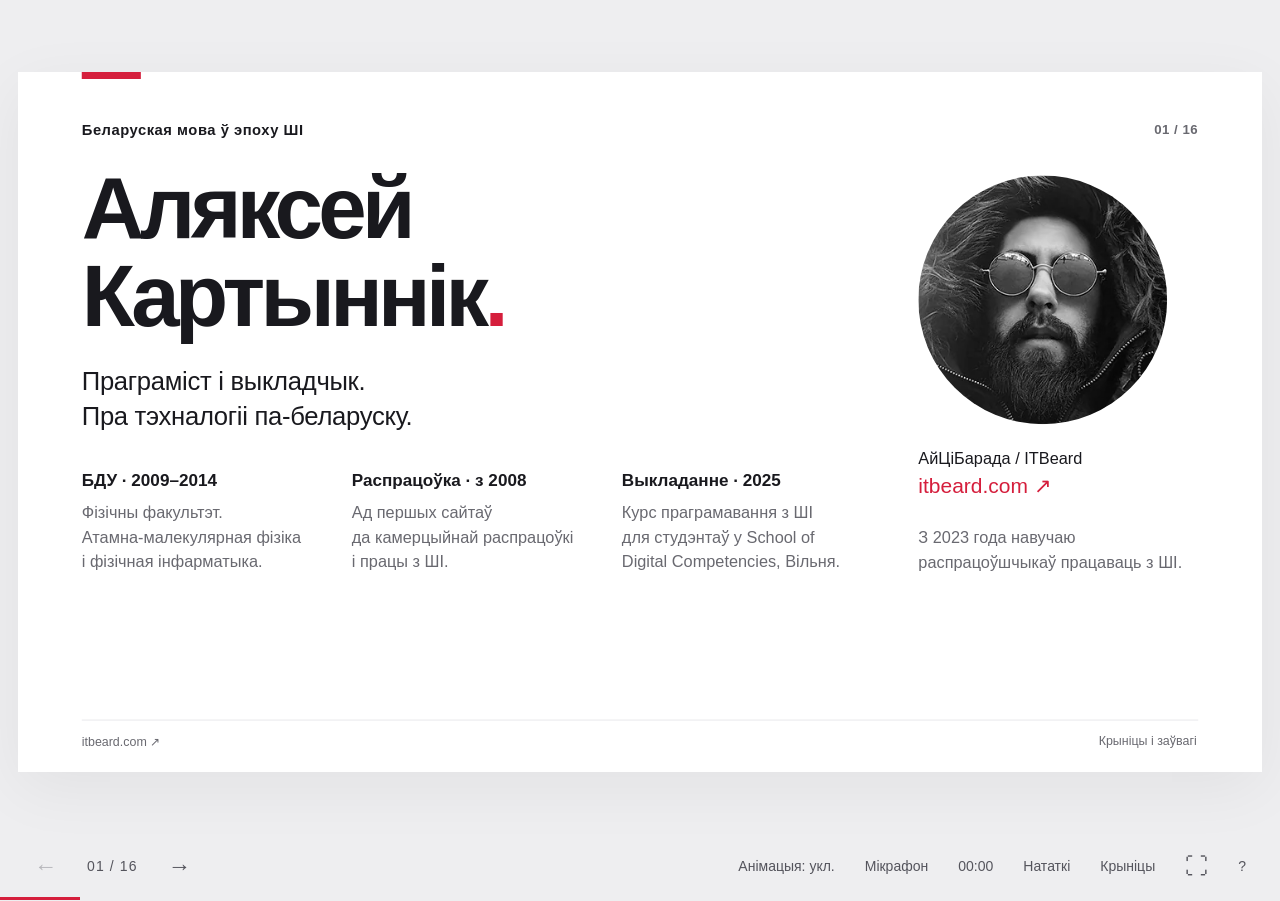
==== commit 2cc00c07: "Build 16-slide Belarusian conference deck with automatic demos and clap control" ====
--- a/index.html
+++ b/index.html
@@ -1,126 +1,1138 @@
 <!doctype html>
 <html lang="be">
-<head>
-<meta charset="utf-8">
-<meta name="viewport" content="width=device-width, initial-scale=1">
-<meta name="color-scheme" content="light">
-<meta name="description" content="Аляксей Картыннік. Беларуская мова ў эпоху штучнага інтэлекту. 15-хвілінная прэзентацыя для лінгвістаў: тэхналогіі, даследаванні, каманды і супольная праца.">
-<title>Беларуская мова ў эпоху ШІ · Аляксей Картыннік</title>
-<link rel="stylesheet" href="css/style.css">
-</head>
-<body>
-<svg width="0" height="0" aria-hidden="true" style="position:absolute"><defs><symbol id="weave" viewBox="0 0 400 400"><g fill="none" stroke="#cc203c" stroke-width="13" stroke-linejoin="miter"><path d="M200 28 372 200 200 372 28 200Z M200 81 319 200 200 319 81 200Z M200 134 266 200 200 266 134 200Z"/><path d="M28 28H81V81H28ZM319 28H372V81H319ZM28 319H81V372H28ZM319 319H372V372H319Z"/></g><g fill="#cc203c"><path d="M186 0h28v51h-28zM186 349h28v51h-28zM0 186h51v28H0zM349 186h51v28h-51z"/><path d="M183 183h34v34h-34zM105 23h17v17h-17zM278 23h17v17h-17zM23 105h17v17H23zM360 105h17v17h-17zM23 278h17v17H23zM360 278h17v17h-17zM105 360h17v17h-17zM278 360h17v17h-17z"/></g></symbol></defs></svg>
-<main id="viewport" aria-label="Прэзентацыя на 11 слайдаў">
-<div id="frame"><div id="deck">
-
-<section class="slide cover active" data-index="0" aria-label="1. Беларуская ў эпоху ШІ">
-  <div class="thread-grid" aria-hidden="true"></div><svg class="cover-art" viewBox="0 0 400 400" aria-hidden="true"><g fill="none" stroke="#cc203c" stroke-width="13" stroke-linejoin="miter"><path d="M200 28 372 200 200 372 28 200Z M200 81 319 200 200 319 81 200Z M200 134 266 200 200 266 134 200Z"/><path d="M28 28H81V81H28ZM319 28H372V81H319ZM28 319H81V372H28ZM319 319H372V372H319Z"/></g><g fill="#cc203c"><path d="M186 0h28v51h-28zM186 349h28v51h-28zM0 186h51v28H0zM349 186h51v28h-51z"/><path d="M183 183h34v34h-34zM105 23h17v17h-17zM278 23h17v17h-17zM23 105h17v17H23zM360 105h17v17h-17zM23 278h17v17H23zM360 278h17v17h-17zM105 360h17v17h-17zM278 360h17v17h-17z"/></g></svg>
-  <p class="eyebrow">Мова · тэхналогіі · культура</p>
-  <h1>Беларуская мова<span>ў эпоху ШІ</span></h1>
-  <p class="long-title">Уваход у беларускасць праз тэхналогіі,<br>супольнасць IT і магчымасці штучнага<br>інтэлекту на карысць мовы</p>
-  <p class="author">Аляксей Картыннік</p><p class="context">Погляд спецыяліста па ШІ · даклад для лінгвістаў · 15 хвілін</p>
-  <div class="three-words"><span>Штодзённае выкарыстанне</span><span>Моўная якасць</span><span>Культурны кантэкст</span></div>
-</section>
-
-<section class="slide" data-index="1" aria-hidden="true" aria-label="2. Беларуская ў ІТ">
-  <p class="eyebrow">01 · Лічбавае асяроддзе</p><h2>Беларуская ў ІТ<br>ужо працуе.</h2>
-  <div class="infra"><div class="infra-list">
-    <article class="infra-row"><span class="n">01</span><div><h3>Інтэрфейсы</h3><p>Перакладчыцкія супольнасці<br>Mozilla і Telegram</p></div></article>
-    <article class="infra-row"><span class="n">02</span><div><h3>Моўныя інструменты</h3><p>GrammarDB, нацыянальны корпус,<br>праверка правапісу</p></div></article>
-    <article class="infra-row"><span class="n">03</span><div><h3>Правілы лакалізацыі</h3><p>Лічбы, даты і формы слоў<br>у праграмных паведамленнях</p></div></article>
-  </div><div class="plural-demo"><p class="label muted">Ад моўнага правіла да інтэрфейсу</p><div class="file-symbol" aria-hidden="true"></div><p class="plural-result" id="plural-result" aria-live="polite">2 файлы</p><label class="sr" for="file-count">Колькасць файлаў, ад 0 да 25</label><input id="file-count" type="range" min="0" max="25" value="2"><div class="range-meta"><span>0</span><span>Паспрабуйце змяніць лік</span><span>25</span></div><p class="demo-caption">Лінгвістычнае рашэнне вызначае<br>паводзіны праграмы.</p></div></div>
-  <footer class="foot"><p>Наяўнасць інструментаў пацвярджае магчымасці, але не вымярае колькасць беларускамоўных карыстальнікаў.</p><button class="ref" data-sources>Крыніцы [8–9, 21–23]</button></footer>
-</section>
-
-<section class="slide" data-index="2" aria-hidden="true" aria-label="3. Тэрміналогія і кантэкст">
-  <p class="eyebrow">02 · Беларуская ІТ-тэрміналогія</p><h2>Ад спіса слоў<br>да кантэксту.</h2>
-  <div class="terms-layout"><div><div class="big-stat">5 509</div><p class="stat-caption">радкоў у супольнасным<br>ІТ-гласарыі</p><p class="stat-note">Запоўненыя англійскія адзінкі,<br>не ўнікальныя паняцці.<br>Падлік на 24.09.2026.</p></div>
-  <div class="term-box"><div class="term-tabs" role="group" aria-label="Выбраць прыклад тэрміна"><button data-term="branch" aria-pressed="true">branch</button><button data-term="llm" aria-pressed="false">LLM</button><button data-term="token" aria-pressed="false">token</button></div><div class="term-content"><p class="label muted">Запіс гласарыя</p><p class="term-en" id="term-en">branch</p><p class="term-be" id="term-be">галіна · адгалінаванне · галіна Git</p></div><div class="term-proposal" aria-live="polite"><div class="label red">Прапанаванае ўзбагачэнне</div><p id="term-question">Якое паняцце маецца на ўвазе: структура даных, шлях выканання ці галіна Git?</p><div class="term-fields"><span>азначэнне</span><span>кантэкст</span><span>крыніца</span><span>статус варыянта</span></div></div></div></div>
-  <footer class="foot"><p>Картку можна падключыць да ШІ і праверыць, ці паменшыліся памылкі і час рэдагавання.</p><button class="ref" data-sources>Крыніцы [20, 24]</button></footer>
-</section>
-
-<section class="slide red-slide" data-index="3" aria-hidden="true" aria-label="4. Пяць узроўняў праблем">
-  <p class="eyebrow">03 · Дыягностыка</p><h2>Памылка мае ўзровень.</h2>
-  <div class="problem-table">
-    <article class="problem-row"><span class="n">01</span><h3>Даныя</h3><p class="issue">Дублікаты, кепскія пераклады,<br>чужамоўныя фрагменты</p><p class="solution">Адбор і аўдыт<br>паходжання</p></article>
-    <article class="problem-row"><span class="n">02</span><h3>Моўная структура</h3><p class="issue">Лексіка, формы,<br>кіраванне, неадназначнасць</p><p class="solution">Слоўнікі, беларускія даныя,<br>гібрыдныя інструменты</p></article>
-    <article class="problem-row"><span class="n">03</span><h3>Варыятыўнасць</h3><p class="issue">Правапісы, лацінка,<br>дыялекты, гістарычныя формы</p><p class="solution">Пазнакі варыянтаў<br>і асобныя тэсты</p></article>
-    <article class="problem-row"><span class="n">04</span><h3>Культурны кантэкст</h3><p class="issue">Рэаліі, алюзіі,<br>перспектыва крыніцы</p><p class="solution">Культурныя матэрыялы<br>і пошук па крыніцах</p></article>
-    <article class="problem-row"><span class="n">05</span><h3>Ацэнка</h3><p class="issue">Сярэдні бал<br>хавае асобныя памылкі</p><p class="solution">Профілі задач<br>і чалавечая праверка</p></article>
-  </div>
-  <p class="subnote">Для кожнай праблемы патрэбныя прыклад, лінгвістычнае тлумачэнне і праверачны тэст.</p>
-  <footer class="foot"><p>Аналітычная схема, не колькасны рэйтынг прычын.</p><button class="ref" data-sources>Даследаванні і рэсурсы</button></footer>
-</section>
-
-<section class="slide" data-index="4" aria-hidden="true" aria-label="5. Што вымералі даследчыкі">
-  <p class="eyebrow">04 · Навуковая ацэнка</p><h2>Адзін сярэдні бал<br>хавае розныя здольнасці.</h2>
-  <div class="research-layout"><div><article class="research-item"><h3>BelarusianGLUE</h3><p>ACL 2025<br><strong>5 задач</strong> · каля 15 тыс. прыкладаў</p></article><article class="research-item"><h3>Дыягностыка LLM</h3><p>LoResLM 2026<br><strong>8 задач</strong> для беларускай</p></article></div><div class="profile" role="img" aria-label="Гістарычны профіль o4-mini-2025-04-16. Дакладнасць: існаванне слова 81 працэнт, пераўтварэнне правапісу 49 працэнтаў, граматыка 92 працэнты. Розныя задачы і крытэрыі."><div class="profile-head"><b>o4-mini · версія 2025-04-16</b><span>Дакладнасць, %</span></div><div class="profile-row"><div class="profile-label"><span>Існаванне слова</span><b>81%</b></div><div class="profile-track"><span style="--value:81%"></span></div></div><div class="profile-row"><div class="profile-label"><span>Пераўтварэнне правапісу</span><b>49%</b></div><div class="profile-track"><span style="--value:49%"></span></div></div><div class="profile-row"><div class="profile-label"><span>Граматыка</span><b>92%</b></div><div class="profile-track"><span style="--value:92%"></span></div></div><div class="profile-scale"><span>0</span><span>100%</span></div><p class="profile-note">Розныя задачы і крытэрыі.<br>Нельга асерадніць у «працэнт ведання мовы».</p></div></div>
-  <footer class="foot"><p>Эксперыменты 2025 года; найлепшыя налады аўтараў. Гістарычны профіль, не актуальны рэйтынг мадэляў.</p><button class="ref" data-sources>Крыніцы [1, 3–5]</button></footer>
-</section>
-
-<section class="slide" data-index="5" aria-hidden="true" aria-label="6. ReMova: ачыстка даных">
-  <p class="eyebrow">05 · ReMova <span class="pill red-pill">Прэпрынт · 14.09.2026</span></p>
-  <div class="remova-head"><h2>Ачыстка даных<br>палепшыла пераклад.</h2><div class="segmented" role="group" aria-label="Паказ графіка"><button data-chart="before" aria-pressed="false">Без ачысткі</button><button data-chart="both" aria-pressed="true">Параўнанне</button></div></div>
-  <div class="chart-legend"><span><i class="legend-dot"></i>Без ачысткі</span><span><i class="legend-dot after"></i>З ачысткай ReMova</span><span class="muted">BLEU ↑</span></div>
-  <div class="chart-layout"><svg id="remova-chart" class="remova-chart" viewBox="0 0 1070 422" role="img" aria-labelledby="remova-title remova-desc"><title id="remova-title">Пераклад з англійскай на беларускую: эфект ачысткі даных</title><desc id="remova-desc">BLEU да і пасля ачысткі. NLLB-200-3.3B: 29,23 і 31,22. Gemma-4-12B-IT: 27,78 і 31,40. TranslateGemma-12B-IT: 28,25 і 32,63. Шкала ад 0 да 35. BOUQuET test, 854 сказы.</desc><g id="remova-plot"></g></svg><aside class="gain"><div class="number">+4,38</div><p>пункта BLEU<br>для TranslateGemma</p><small>Аднолькавыя аб’ём даных,<br>прапорцыі крыніц<br>і налады навучання.</small></aside></div>
-  <p class="chart-caption">Англійская → беларуская · BOUQuET test · 854 сказы</p>
-  <footer class="foot"><p>Афіцыйны правапіс. Без поўнай чалавечай ацэнкі і праверкі статыстычнай значнасці.<br>Прырост вымераны ў пунктах BLEU, не ў працэнтах.</p><button class="ref" data-sources>Крыніца [6], табл. 5</button></footer>
-</section>
-
-<section class="slide culture" data-index="6" aria-hidden="true" aria-label="7. Культурны кантэкст">
-  <p class="eyebrow">06 · Культурная кампетэнтнасць</p><div class="culture-top"><h2>Правільная мова яшчэ<br>не гарантуе разумення.</h2><div class="culture-word">«тутэйшы»<small>Значэнне залежыць ад кантэксту.</small></div></div>
-  <div class="culture-levels"><article><p class="n">01</p><h3>Факты і крыніцы</h3><p>Праверыць аўтарства цытаты<br>і знайсці выданне.</p></article><article><p class="n">02</p><h3>Значэнне ў тэксце</h3><p>Растлумачыць слова<br>ў двух розных урыўках.</p></article><article><p class="n">03</p><h3>Перспектыва</h3><p>Улічыць рэгіён, перыяд<br>і дапушчальныя інтэрпрэтацыі.</p></article></div>
-  <div class="rag"><div class="rag-controls"><p class="label">Схема эксперыменту</p><div class="rag-options" role="group" aria-label="Умовы культурнага тэста"><button data-rag="none" aria-pressed="false">Без крыніцы</button><button data-rag="search" aria-pressed="true">З пошукам</button><button data-rag="expert" aria-pressed="false">Крыніца эксперта</button></div></div><div class="rag-detail" aria-live="polite"><h3 id="rag-title">Пошук + адказ мадэлі · RAG</h3><p id="rag-text">Ці знойдзены патрэбны тэкст і ці сапраўды ён падтрымлівае адказ?</p></div></div>
-  <footer class="foot"><p>Прапанаваныя заданні, не зафіксаваныя памылкі мадэлі.<br>Culture Funnel (2026) дае даследчую рамку, не асобную ацэнку беларускай.</p><button class="ref" data-sources>Крыніцы [2, 32–33]</button></footer>
-</section>
-
-<section class="slide" data-index="7" aria-hidden="true" aria-label="8. Беларуская на слых">
-  <p class="eyebrow">07 · Маўленчыя тэхналогіі</p><h2>Ад гуку да сэнсу.</h2><div class="voice-mark" aria-hidden="true"><i style="--h:13px"></i><i style="--h:24px"></i><i style="--h:39px"></i><i style="--h:52px"></i><i style="--h:32px"></i><i style="--h:17px"></i><i style="--h:37px"></i><i style="--h:48px"></i><i style="--h:27px"></i><i style="--h:12px"></i></div>
-  <div class="speech-columns"><article><p class="label">ASR · гук → тэкст</p><h3>Распазнаванне</h3><div class="speech-hero">2,72<span class="percent">%</span></div><p>WER · NVIDIA FastConformer<br>MCV12 test</p><p class="detail">Без пунктуацыі і рэгістру.<br>Вынік трэба асобна правяраць<br>на інтэрв’ю, дыялектах і шуме.</p></article><article><p class="label">TTS · тэкст → гук</p><h3>Сінтэз</h3><div class="speech-hero stress"><span>му́ка</span><span>/</span><span>мука́</span></div><p><strong>Sonora</strong> рыхтуе студыйныя даныя.<br><strong>BelVoice</strong> злучае моўныя<br>і галасавыя модулі.</p><p class="detail">Націск, амографы, імёны,<br>разгортванне лічбаў.</p></article><article><p class="label">Разуменне + голас</p><h3>Дыялог</h3><div class="speech-hero dialogue-steps">Пытанне<br>→ адказ</div><p>SSRLab публікуе працы<br>пра галасавых<br>ШІ-памочнікаў.</p><p class="detail">Якасць адказу і натуральнасць<br>голасу патрабуюць<br>розных крытэрыяў.</p></article></div>
-  <p class="speech-bottom"><strong>Задача для лінгвістаў:</strong> ацэньваць натуральнасць і арфаэпічную правільнасць асобна.</p>
-  <footer class="foot"><p>WER — частата памылак у словах; меншае значэнне лепшае. Метрыка адносіцца да канкрэтнага набору.</p><button class="ref" data-sources>Крыніцы [7, 13–16, 27, 31]</button></footer>
-</section>
-
-<section class="slide teams" data-index="8" aria-hidden="true" aria-label="9. Каманды і ўстановы">
-  <p class="eyebrow">08 · Людзі і інстытуцыі</p><h2>Хто робіць гэтую працу.</h2>
-  <div class="teams-table"><article class="team-row"><p class="team-role">Моўныя рэсурсы</p><h3 class="team-name">Інстытут мовазнаўства НАН<br>Сектар камп’ютарнай лінгвістыкі</h3><p class="team-result">Нацыянальны корпус<br>і граматычная база</p></article><article class="team-row"><p class="team-role">Маўленне</p><h3 class="team-name">SSRLab · АІПІ НАН</h3><p class="team-result">Нейрасеткавы сінтэз,<br>распазнаванне, асістэнты</p></article><article class="team-row"><p class="team-role">Граматычная разметка</p><h3 class="team-name">Універсітэцкія і прыкладныя<br>каманды NooJ</h3><p class="team-result">Граматыкі і абнаўленне<br>беларускіх рэсурсаў</p></article><article class="team-row"><p class="team-role">Даследаванні LLM</p><h3 class="team-name">Брно · Хельсінкі · Осла<br>і незалежныя даследчыкі</h3><p class="team-result">BelarusianGLUE, азначэнні,<br>ReMova, дыягностыка</p></article><article class="team-row"><p class="team-role">Супольнасці</p><h3 class="team-name">Mozilla · Donar · Sonora<br>TuteishyGPT · BelVoice</h3><p class="team-result">Лакалізацыя, галасавыя<br>даныя і інструменты</p></article></div>
-  <p class="state-proof">Прыклад дзяржаўнай падтрымкі: SSRLab, VITS (2024), праект БРФФД Ф24-061.</p>
-  <footer class="foot"><p>Радкі аб’ядноўваюць ролі, не фармальныя кансорцыумы. Афіліяцыі прывязаныя да публікацый.</p><button class="ref" data-sources>Публікацыі і каманды</button></footer>
-</section>
-
-<section class="slide" data-index="9" aria-hidden="true" aria-label="10. Тры супольныя даследаванні">
-  <p class="eyebrow">09 · Даследчая праграма</p><div class="pilots-head"><h2>Тры задачы<br>для супольнай працы.</h2><span class="pill red-pill">Прапанаваныя пілоты</span></div>
-  <div class="pilots"><article class="pilot"><p class="n">01</p><h3>Тэрміналогія<br>ў кантэксце</h3><p class="pilot-number">200 <small>паняццяў</small></p><p class="pilot-context">600 кантэкстаў.<br>Адна мадэль: з гласарыем і без яго.</p><p class="measure"><span class="label">Што вымяраем</span>Тэрміналагічныя памылкі<br>і час рэдагавання.</p></article><article class="pilot"><p class="n">02</p><h3>Беларускі<br>культурны тэст</h3><p class="pilot-number">300 <small>пытанняў</small></p><p class="pilot-context">Без крыніцы · RAG ·<br>крыніца эксперта.</p><p class="measure"><span class="label">Што вымяраем</span>Факты, абгрунтаванасць<br>і дарэчнасць інтэрпрэтацыі.</p></article><article class="pilot"><p class="n">03</p><h3>Памочнік<br>разметчыка</h3><p class="pilot-number">3 <small>рэжымы працы</small></p><p class="pilot-context">Уручную · правілы ·<br>правілы + LLM.</p><p class="measure"><span class="label">Што вымяраем</span>Час на прынятую адзінку<br>і прапушчаныя памылкі.</p></article></div>
-  <p class="pilot-conclusion">Лінгвісты задаюць крытэрыі. Інжынеры забяспечваюць узнаўляльны эксперымент.</p>
-  <footer class="foot"><p>Памеры пілотаў прапанаваныя для абмеркавання. Прыклад гібрыднай разметкі: SIGUL 2026.</p><button class="ref" data-sources>Крыніцы [5, 20]</button></footer>
-</section>
-
-<section class="slide closing" data-index="10" aria-hidden="true" aria-label="11. Наступны крок">
-  <svg class="closing-art" viewBox="0 0 400 400" aria-hidden="true"><g fill="none" stroke="#cc203c" stroke-width="13" stroke-linejoin="miter"><path d="M200 28 372 200 200 372 28 200Z M200 81 319 200 200 319 81 200Z M200 134 266 200 200 266 134 200Z"/><path d="M28 28H81V81H28ZM319 28H372V81H319ZM28 319H81V372H28ZM319 319H372V372H319Z"/></g><g fill="#cc203c"><path d="M186 0h28v51h-28zM186 349h28v51h-28zM0 186h51v28H0zM349 186h51v28h-51z"/><path d="M183 183h34v34h-34zM105 23h17v17h-17zM278 23h17v17h-17zM23 105h17v17H23zM360 105h17v17h-17zM23 278h17v17H23zM360 278h17v17h-17zM105 360h17v17h-17zM278 360h17v17h-17z"/></g></svg><p class="eyebrow">Магчымасці ШІ на карысць мовы</p>
-  <h2>Пачнём з адной<br><span>супольнай задачы.</span></h2>
-  <p class="closing-body">Моўныя рэсурсы і навуковая экспертыза ўжо ёсць.<br>Наступны крок — інструмент з праверанай якасцю,<br>які дапамагае карыстацца беларускай штодня.</p>
-  <div class="closing-sign"><strong>Аляксей Картыннік</strong><button class="ref" data-all-sources>Даследаванні і крыніцы ↗</button></div>
-  <p class="closing-footer">Агляд паводле правераных матэрыялаў на 24 верасня 2026 года.</p>
-</section>
-
-</div></div></main>
-
-<nav id="toolbar" aria-label="Кіраванне прэзентацыяй">
- <div class="toolgroup"><button class="icon" id="prev" title="Папярэдні слайд (←)" aria-label="Папярэдні слайд"><svg viewBox="0 0 24 24"><path d="m14 5-7 7 7 7"/></svg></button><span class="slide-counter" id="counter">01 / 11</span><button class="icon" id="next" title="Наступны слайд (→)" aria-label="Наступны слайд"><svg viewBox="0 0 24 24"><path d="m10 5 7 7-7 7"/></svg></button></div>
- <div class="toolgroup"><button class="icon" id="overview-btn" title="Агляд слайдаў (O)" aria-label="Агляд слайдаў"><svg viewBox="0 0 24 24"><rect x="3" y="3" width="7" height="7" rx="1"/><rect x="14" y="3" width="7" height="7" rx="1"/><rect x="3" y="14" width="7" height="7" rx="1"/><rect x="14" y="14" width="7" height="7" rx="1"/></svg></button><button id="notes-btn" title="Нататкі дакладчыка (N)">Нататкі</button><button id="sources-btn" title="Крыніцы слайда (S)">Крыніцы</button><span class="toolbar-sep"></span><button class="icon" id="fullscreen" title="Поўны экран (F)" aria-label="Поўны экран"><svg viewBox="0 0 24 24"><path d="M8 3H3v5M16 3h5v5M3 16v5h5M21 16v5h-5"/></svg></button></div>
- <div class="toolgroup optional"><button id="timer" class="timer" title="Запусціць або прыпыніць таймер на 15 хвілін (T)" aria-label="Запусціць таймер на 15 хвілін" aria-pressed="false">15:00</button><button class="icon" id="timer-reset" title="Скінуць таймер" aria-label="Скінуць таймер"><svg viewBox="0 0 24 24"><path d="M3 10a9 9 0 1 1 1.7 7M3 4v6h6"/></svg></button></div>
- <div class="toolgroup"><button class="icon" id="help-btn" title="Кіраванне (?)" aria-label="Даведка пра кіраванне"><svg viewBox="0 0 24 24"><circle cx="12" cy="12" r="9"/><path d="M9.5 8.8a2.5 2.5 0 0 1 4.9.7c0 2-2.4 2-2.4 4M12 17h.01"/></svg></button></div>
- <div class="progress" aria-hidden="true"><span id="progress"></span></div>
-</nav>
-<p class="hint">← → слайды · F поўны экран</p><div class="sr" id="announcement" aria-live="polite"></div><div class="toast" id="toast" role="status"></div>
-
-<dialog id="notes-dialog" class="dialog" aria-labelledby="notes-title"><div class="dialog-head"><h2 id="notes-title">Нататкі дакладчыка</h2><button class="close" data-close aria-label="Закрыць">×</button></div><div class="dialog-body"><div class="notes-meta" id="notes-meta"></div><div class="notes-copy" id="notes-copy"></div><div class="notes-bottom"><button class="secondary" id="notes-prev">← Папярэдні</button><button id="notes-next">Наступны →</button></div></div></dialog>
-<dialog id="sources-dialog" class="dialog" aria-labelledby="sources-title"><div class="dialog-head"><h2 id="sources-title">Даследаванні і крыніцы</h2><button class="close" data-close aria-label="Закрыць">×</button></div><div class="dialog-body"><p class="sources-intro">Матэрыялы правераныя пры падрыхтоўцы агляду на 24.09.2026. Для кожнай крыніцы пазначаныя тып матэрыялу і межы высноў. Пераходы адкрываюцца ў новай укладцы.</p><div class="source-filters"><button id="sources-current" aria-pressed="true">Для гэтага слайда</button><button id="sources-all" aria-pressed="false">Усе 33 крыніцы</button></div><ol class="source-list" id="source-list"></ol></div></dialog>
-<dialog id="overview-dialog" class="dialog" aria-labelledby="overview-title"><div class="dialog-head"><h2 id="overview-title">11 слайдаў · 15 хвілін</h2><button class="close" data-close aria-label="Закрыць">×</button></div><div class="dialog-body overview-grid" id="overview-grid"></div></dialog>
-<dialog id="help-dialog" class="dialog" aria-labelledby="help-title"><div class="dialog-head"><h2 id="help-title">Кіраванне прэзентацыяй</h2><button class="close" data-close aria-label="Закрыць">×</button></div><div class="dialog-body"><div class="help-grid"><span><kbd>←</kbd> <kbd>→</kbd> <kbd>Прабел</kbd></span><span>Пераход паміж слайдамі</span><span><kbd>Home</kbd> <kbd>End</kbd></span><span>Першы або апошні слайд</span><span><kbd>F</kbd></span><span>Поўнаэкранны рэжым</span><span><kbd>N</kbd> <kbd>S</kbd> <kbd>O</kbd></span><span>Нататкі, крыніцы, агляд слайдаў</span><span><kbd>T</kbd></span><span>Запусціць або прыпыніць таймер</span><span><kbd>Esc</kbd></span><span>Закрыць акно або выйсці з поўнага экрана</span></div><p class="help-note">На тэлефоне слайд пракручваецца па вертыкалі; паміж слайдамі можна пераходзіць гарызантальным рухам пальца. Нататкі адкрываюцца на тым самым экране — выкарыстоўвайце іх для падрыхтоўкі. Таймер запускаецца асобна. Друк у браўзеры захоўвае ўсе 11 слайдаў.</p><p class="help-note">Геаметрычны арнамент — аўтарская стылізацыя, натхнёная беларускай вышыўкай. Гэта не рэканструкцыя канкрэтнага этнаграфічнага ўзору.</p></div></dialog>
-<noscript><p style="position:fixed;inset:20px;z-index:100;background:white;padding:30px">Для навігацыі і інтэрактыўных прыкладаў уключыце JavaScript у браўзеры.</p></noscript>
-
-<script src="js/data.js"></script>
-<script src="js/app.js"></script>
-</body>
+  <head>
+    <meta charset="utf-8" />
+    <meta name="viewport" content="width=device-width,initial-scale=1" />
+    <meta name="color-scheme" content="light" />
+    <meta
+      name="description"
+      content="Беларуская мова ў эпоху штучнага інтэлекту. Аляксей Картыннік: чатыры праекты і магчымасці супрацы з лінгвістамі."
+    />
+    <title>Беларуская мова ў эпоху ШІ · Аляксей Картыннік</title>
+    <link rel="stylesheet" href="css/style.css" />
+  </head>
+  <body>
+    <main id="viewport" aria-label="Прэзентацыя на 16 слайдаў">
+      <div id="frame">
+        <div id="deck">
+          <section
+            class="slide intro active"
+            data-index="0"
+            aria-label="1. Аляксей Картыннік"
+            aria-hidden="false"
+          >
+            <header class="slide-header">
+              <p>Беларуская мова ў эпоху ШІ</p>
+              <span>01 / 16</span>
+            </header>
+            <div class="bio">
+              <div>
+                <h1>Аляксей<br />Картыннік<span class="red">.</span></h1>
+                <p class="lead">
+                  Праграміст і выкладчык.<br />Пра тэхналогіі па-беларуску.
+                </p>
+                <div class="bio-facts">
+                  <div>
+                    <b>БДУ · 2009–2014</b>
+                    <p>
+                      Фізічны факультэт.<br />Атамна-малекулярная фізіка<br />і
+                      фізічная інфарматыка.
+                    </p>
+                  </div>
+                  <div>
+                    <b>Распрацоўка · з 2008</b>
+                    <p>
+                      Ад першых сайтаў<br />да камерцыйнай распрацоўкі<br />і
+                      працы з ШІ.
+                    </p>
+                  </div>
+                  <div>
+                    <b>Выкладанне · 2025</b>
+                    <p>
+                      Курс праграмавання з ШІ<br />для студэнтаў у School of<br />Digital
+                      Competencies, Вільня.
+                    </p>
+                  </div>
+                </div>
+              </div>
+              <aside class="bio-aside">
+                <img
+                  src="assets/itbeard.webp"
+                  width="300"
+                  height="300"
+                  alt="Аляксей Картыннік"
+                />
+                <p>АйЦіБарада / ITBeard</p>
+                <a
+                  href="https://itbeard.com/"
+                  target="_blank"
+                  rel="noopener noreferrer"
+                  >itbeard.com ↗</a
+                ><span
+                  >З 2023 года навучаю<br />распрацоўшчыкаў працаваць з
+                  ШІ.</span
+                >
+              </aside>
+            </div>
+            <footer class="foot">
+              <div>
+                <a
+                  href="https://itbeard.com/about/"
+                  target="_blank"
+                  rel="noopener noreferrer"
+                  >itbeard.com ↗</a
+                >
+              </div>
+              <button data-sources>Крыніцы і заўвагі</button>
+            </footer>
+          </section>
+          <section
+            class="slide"
+            data-index="1"
+            aria-label="2. Два праекты па-беларуску"
+            aria-hidden="true"
+          >
+            <header class="slide-header">
+              <p>Мае праекты</p>
+              <span>02 / 16</span>
+            </header>
+            <h2>
+              Размова пра тэхналогіі.<br /><span class="red"
+                >На сваёй мове.</span
+              >
+            </h2>
+            <div class="project-duo">
+              <article>
+                <p class="label">YouTube і падкаст</p>
+                <h3>Цёмны Лёс</h3>
+                <p>
+                  Размовы з беларусамі пра іх працу,<br />навуку і творчасць.
+                  Досвед выкарыстання ШІ.
+                </p>
+                <a
+                  href="https://youtube.com/@ciomnylos"
+                  target="_blank"
+                  rel="noopener noreferrer"
+                  >youtube.com/@ciomnylos ↗</a
+                >
+              </article>
+              <article>
+                <p class="label">Падкаст пра штучны інтэлект</p>
+                <h3>Каласы<br />пад сярпом ШІ</h3>
+                <p>
+                  Навіны ШІ ў свеце і Беларусі.<br />Разам з Эміліяй Гаўрус і
+                  Яўгенам Яфімавым.
+                </p>
+                <a
+                  href="https://kalasy.ai/"
+                  target="_blank"
+                  rel="noopener noreferrer"
+                  >kalasy.ai ↗</a
+                >
+              </article>
+            </div>
+            <footer class="foot">
+              <div>
+                <a
+                  href="https://itbeard.com/#projects"
+                  target="_blank"
+                  rel="noopener noreferrer"
+                  >itbeard.com ↗</a
+                >
+              </div>
+              <button data-sources>Крыніцы і заўвагі</button>
+            </footer>
+          </section>
+          <section
+            class="slide"
+            data-index="2"
+            aria-label="3. Мадэль і токены"
+            aria-hidden="true"
+          >
+            <header class="slide-header">
+              <p>Як працуе моўная мадэль · 1 / 2</p>
+              <span>03 / 16</span>
+            </header>
+            <h2>Тэкст становіцца токенамі.<br />Мадэль будуе працяг.</h2>
+            <div class="model-defs">
+              <p>
+                <b>Токен</b> — кавалак тэксту:<br />слова, яго частка ці знак.
+              </p>
+              <p>
+                <b>Мадэль</b> — сістэма, якая засвоіла<br />заканамернасці з
+                прыкладаў.
+              </p>
+            </div>
+            <div class="token-demo" data-auto="tokens">
+              <p class="label">Навучальны прыклад · разбіццё ўмоўнае</p>
+              <div class="token-strip">
+                <span>Бела</span><span>руская</span><span> мова</span
+                ><span> жы</span><span>ве</span><span>.</span>
+              </div>
+              <div class="generation">
+                <div class="model-block">
+                  Моўная<br />мадэль
+                  <div class="model-pulse"></div>
+                </div>
+                <div class="prediction">
+                  <p class="label">Наступны фрагмент, потым яшчэ адзін</p>
+                  <p id="generated-text">Яна<span class="caret"></span></p>
+                </div>
+              </div>
+            </div>
+            <p class="takeaway">
+              Падчас навучання змяняецца мадэль. Падчас размовы яна
+              выкарыстоўвае кантэкст.
+            </p>
+            <footer class="foot">
+              <div>
+                <a
+                  href="https://arxiv.org/abs/1706.03762"
+                  target="_blank"
+                  rel="noopener noreferrer"
+                  >Attention Is All You Need ↗</a
+                >
+              </div>
+              <button data-sources>Крыніцы і заўвагі</button>
+            </footer>
+          </section>
+          <section
+            class="slide"
+            data-index="3"
+            aria-label="4. Кантэкст і ўвага"
+            aria-hidden="true"
+          >
+            <header class="slide-header">
+              <p>Як працуе моўная мадэль · 2 / 2</p>
+              <span>04 / 16</span>
+            </header>
+            <h2>
+              Адно слова.<br /><span class="red">Кантэкст змяняе сэнс.</span>
+            </h2>
+            <div class="attention-layout" data-auto="attention">
+              <div>
+                <p class="attention-sentence">
+                  Гэта <mark id="context-clue">пшанічная</mark><br /><strong
+                    >мука</strong
+                  >.
+                </p>
+                <div class="attention-answer">
+                  <span class="label">Сэнс у гэтым сказе</span
+                  ><b id="context-result">мука́ · прадукт</b>
+                </div>
+              </div>
+              <aside>
+                <p>
+                  <b>Кантэкст</b><br />Тэкст, даступны мадэлі зараз:<br />запыт,
+                  гісторыя размовы, дакументы.
+                </p>
+                <p>
+                  <b>Увага / attention</b><br />Механізм, які ўзважвае сувязі<br />паміж
+                  токенамі ў кантэксце.
+                </p>
+                <div class="attention-links">
+                  <span id="attention-source">пшанічная</span><i></i
+                  ><span>мука</span>
+                </div>
+                <small
+                  >Умоўная схема сувязі.<br />Гэта не вымераныя вагі ўвагі
+                  мадэлі.</small
+                >
+              </aside>
+            </div>
+            <footer class="foot">
+              <div>
+                <a
+                  href="https://arxiv.org/abs/1706.03762"
+                  target="_blank"
+                  rel="noopener noreferrer"
+                  >Attention Is All You Need ↗</a
+                >
+              </div>
+              <button data-sources>Крыніцы і заўвагі</button>
+            </footer>
+          </section>
+          <section
+            class="slide"
+            data-index="4"
+            aria-label="5. ReMova і беларуская моўная мадэль"
+            aria-hidden="true"
+          >
+            <header class="slide-header">
+              <p>Праект 01 · апісанне</p>
+              <span>05 / 16</span>
+            </header>
+            <h2>ReMova.<br />Якасць пачынаецца з тэкстаў.</h2>
+            <p class="curator">
+              Куратар для сувязі: <b>Аляксандр Клюеў</b>
+              <span>· працуе з Мікітам Пілінкам</span>
+            </p>
+            <div class="split">
+              <div>
+                <p class="lead">
+                  Каманда ачышчае беларускія даныя<br />і паляпшае пераклад з
+                  англійскай.
+                </p>
+                <p class="body-copy">
+                  Наступны кірунак — беларуская<br />мадэль для шырокага кола
+                  задач.
+                </p>
+                <div class="problem">
+                  <b>Асноўная праблема</b>
+                  <p>
+                    Мала разнастайных якасных тэкстаў.<br />Шмат паўтораў,
+                    моўных прымесяў<br />і змяшэння правапісаў.
+                  </p>
+                </div>
+              </div>
+              <figure class="bar-chart">
+                <figcaption>
+                  Пераклад пасля навучання<br /><span
+                    >TranslateGemma · ацэнка BLEU, вышэй лепш</span
+                  >
+                </figcaption>
+                <div class="bar-row">
+                  <div>Без ачысткі <b>28,25</b></div>
+                  <i><em style="--value: 70.625%; --bar: #a8a8ae"></em></i>
+                </div>
+                <div class="bar-row">
+                  <div>З ачысткай ReMova <b class="red">32,63</b></div>
+                  <i><em style="--value: 81.575%"></em></i>
+                </div>
+                <div class="axis">
+                  <span>0</span><span>20</span><span>40</span>
+                </div>
+                <p class="chart-note">
+                  854 сказы · BOUQuET test<br />+4,38 пункта BLEU, не
+                  працэнта.<br />Прэпрынт, верасень 2026.
+                </p>
+              </figure>
+            </div>
+            <footer class="foot">
+              <div>
+                <a
+                  href="https://arxiv.org/abs/2609.16427"
+                  target="_blank"
+                  rel="noopener noreferrer"
+                  >ReMova · прэпрынт ↗</a
+                >
+              </div>
+              <button data-sources>Крыніцы і заўвагі</button>
+            </footer>
+          </section>
+          <section
+            class="slide"
+            data-index="5"
+            aria-label="6. Дапамога ReMova"
+            aria-hidden="true"
+          >
+            <header class="slide-header">
+              <p>Праект 01 · як далучыцца</p>
+              <span>06 / 16</span>
+            </header>
+            <h2>Патрэбныя тэксты,<br />якім можна давяраць.</h2>
+            <div class="contributions">
+              <article>
+                <span>01</span>
+                <h3>Знайсці жывыя жанры</h3>
+                <p>
+                  Дыялогі, лісты, субцітры,<br />навукова-папулярныя тэксты.<br />З
+                  вядомай крыніцай і ўмовамі выкарыстання.
+                </p>
+              </article>
+              <article>
+                <span>02</span>
+                <h3>Адрэдагаваць матэрыял</h3>
+                <p>
+                  Выправіць памылкі распазнавання.<br />Пазначыць правапіс і
+                  моўны варыянт.<br />Праверыць пары «арыгінал — пераклад».
+                </p>
+              </article>
+              <article>
+                <span>03</span>
+                <h3>Скласці праверку</h3>
+                <p>
+                  Падабраць цяжкія моўныя прыклады.<br />Растлумачыць памылкі
+                  перакладу.<br />Дапоўніць Вікіпедыю і Вікіданыя.
+                </p>
+              </article>
+            </div>
+            <div class="join">
+              <p>
+                <span>Першы крок</span>Прапануйце невялікую калекцыю тэкстаў<br />або
+                экспертызу ў сваім раздзеле мовазнаўства.
+              </p>
+              <a
+                href="https://t.me/buljion"
+                target="_blank"
+                rel="noopener noreferrer"
+                >Клюеў · @buljion ↗</a
+              >
+            </div>
+            <footer class="foot">
+              <div>
+                <a
+                  href="https://arxiv.org/abs/2609.16427"
+                  target="_blank"
+                  rel="noopener noreferrer"
+                  >ReMova · прэпрынт ↗</a
+                >
+              </div>
+              <button data-sources>Крыніцы і заўвагі</button>
+            </footer>
+          </section>
+          <section
+            class="slide"
+            data-index="6"
+            aria-label="7. BelarusianGLUE і SQARB"
+            aria-hidden="true"
+          >
+            <header class="slide-header">
+              <p>Праект 02 · апісанне</p>
+              <span>07 / 16</span>
+            </header>
+            <h2>Як праверыць,<br />што мадэль разумее беларускую?</h2>
+            <p class="curator">
+              Куратарка для сувязі: <b>Аксана Воўчак</b>
+              <span>· каманда BelarusianGLUE / bel-llms</span>
+            </p>
+            <div class="split benchmark">
+              <div>
+                <div class="stat">
+                  <b>5</b>
+                  <p>тыпаў заданняў<br />у BelarusianGLUE</p>
+                </div>
+                <p class="body-copy">
+                  Значэнне слова, граматыка,<br />сувязі ў тэксце і разуменне
+                  сэнсу.
+                </p>
+                <div class="problem">
+                  <b>Асноўная праблема</b>
+                  <p>
+                    Простыя тэсты перастаюць адрозніваць<br />моцныя мадэлі.
+                    Патрэбныя складаныя<br />пытанні з беларускім кантэкстам.
+                  </p>
+                </div>
+              </div>
+              <div class="benchmark-example">
+                <p class="label">Умоўны прыклад карэферэнцыі</p>
+                <p>
+                  Наста падзякавала <b>Вользе</b>,<br />бо
+                  <mark>тая</mark> дапамагла.
+                </p>
+                <div class="answer-line">«тая» адносіцца да Вольгі</div>
+                <div class="next-project">
+                  <b>SQARB</b
+                  ><span
+                    >Складаныя пытанні пра беларускую<br />мову, гісторыю і
+                    культуру.<br />Доступ да даных паводле ўмоў аўтараў.</span
+                  >
+                </div>
+              </div>
+            </div>
+            <footer class="foot">
+              <div>
+                <a
+                  href="https://aclanthology.org/2025.acl-long.25/"
+                  target="_blank"
+                  rel="noopener noreferrer"
+                  >BelarusianGLUE · ACL 2025 ↗</a
+                ><a
+                  href="https://huggingface.co/datasets/bel-llms/SQARB"
+                  target="_blank"
+                  rel="noopener noreferrer"
+                  >SQARB · набор даных ↗</a
+                >
+              </div>
+              <button data-sources>Крыніцы і заўвагі</button>
+            </footer>
+          </section>
+          <section
+            class="slide"
+            data-index="7"
+            aria-label="8. Дапамога BelarusianGLUE"
+            aria-hidden="true"
+          >
+            <header class="slide-header">
+              <p>Праект 02 · як далучыцца</p>
+              <span>08 / 16</span>
+            </header>
+            <h2>Добры тэст пачынаецца<br />з добрага пытання.</h2>
+            <div class="contributions">
+              <article>
+                <span>01</span>
+                <h3>Прапанаваць заданні</h3>
+                <p>
+                  Моўная неадназначнасць,<br />складаны пераклад, культурныя
+                  рэаліі.<br />Адказ мусіць мець правяральную крыніцу.
+                </p>
+              </article>
+              <article>
+                <span>02</span>
+                <h3>Праверыць эталоны</h3>
+                <p>
+                  Удакладніць фармулёўку.<br />Апісваць дапушчальныя адказы.<br />Размежаваць
+                  памылку і варыянт нормы.
+                </p>
+              </article>
+              <article>
+                <span>03</span>
+                <h3>Ацаніць адказы</h3>
+                <p>
+                  Незалежна праверыць мадэль.<br />Разабраць спрэчныя
+                  выпадкі.<br />Тлумачыць прычыны разыходжанняў.
+                </p>
+              </article>
+            </div>
+            <div class="join">
+              <p>
+                <span>Першы крок</span>Напішыце, у якой тэме вы эксперт,<br />і
+                прапануйце некалькі заданняў для абмеркавання.
+              </p>
+              <a href="mailto:belarusianglue@gmail.com"
+                >belarusianglue@gmail.com ↗</a
+              >
+            </div>
+            <footer class="foot">
+              <div>
+                <a
+                  href="https://aclanthology.org/2025.acl-long.25/"
+                  target="_blank"
+                  rel="noopener noreferrer"
+                  >BelarusianGLUE · ACL 2025 ↗</a
+                ><a
+                  href="https://aclanthology.org/2026.loreslm-1.33/"
+                  target="_blank"
+                  rel="noopener noreferrer"
+                  >LoResLM 2026 ↗</a
+                >
+              </div>
+              <button data-sources>Крыніцы і заўвагі</button>
+            </footer>
+          </section>
+          <section
+            class="slide"
+            data-index="8"
+            aria-label="9. SONORA"
+            aria-hidden="true"
+          >
+            <header class="slide-header">
+              <p>Праект 03 · апісанне</p>
+              <span>09 / 16</span>
+            </header>
+            <h2>SONORA.<br />Добры голас пачынаецца ў студыі.</h2>
+            <p class="curator">
+              Куратар: <b>Ян Лобаў</b> <span>· сузаснавальнік праекта</span>
+            </p>
+            <div class="split">
+              <div>
+                <p class="lead">
+                  Адкрыты набор прафесійных<br />беларускіх запісаў для
+                  навучання<br />сінтэзу маўлення.
+                </p>
+                <div class="problem">
+                  <b>Асноўная праблема</b>
+                  <p>
+                    Мадэлям не хапае ўзораў з дакладнай<br />фанетыкай,
+                    націскамі і натуральнай<br />інтанацыяй.
+                  </p>
+                </div>
+              </div>
+              <div class="sonora-progress">
+                <div class="selection">
+                  <div><strong>18</strong><span>заявак дыктараў</span></div>
+                  <i></i>
+                  <div>
+                    <strong class="red">3</strong
+                    ><span>адабраныя кандыдатуры</span>
+                  </div>
+                </div>
+                <div class="next-step">
+                  <p class="label">Бліжэйшы этап</p>
+                  <h3>Тэксты і запіс</h3>
+                  <p>
+                    Выбраць матэрыял для начыткі<br />і арганізаваць студыйныя
+                    сесіі.
+                  </p>
+                </div>
+                <p class="chart-note">Паводле куратара · 24.09.2026</p>
+              </div>
+            </div>
+            <footer class="foot">
+              <div>
+                <a
+                  href="https://sonora.you/ai-brief/"
+                  target="_blank"
+                  rel="noopener noreferrer"
+                  >sonora.you ↗</a
+                >
+              </div>
+              <button data-sources>Крыніцы і заўвагі</button>
+            </footer>
+          </section>
+          <section
+            class="slide"
+            data-index="9"
+            aria-label="10. Дапамога SONORA"
+            aria-hidden="true"
+          >
+            <header class="slide-header">
+              <p>Праект 03 · як далучыцца</p>
+              <span>10 / 16</span>
+            </header>
+            <h2>Тэкст для начыткі —<br />лінгвістычная задача.</h2>
+            <div class="contributions">
+              <article>
+                <span>01</span>
+                <h3>Падрыхтаваць тэксты</h3>
+                <p>
+                  Разнастайныя спалучэнні гукаў,<br />тыпы сказаў і
+                  інтанацыі.<br />Матэрыял з вядомымі правамі.
+                </p>
+              </article>
+              <article>
+                <span>02</span>
+                <h3>Паставіць націскі</h3>
+                <p>
+                  Амографы ў выразным кантэксце.<br />Імёны, лічэбнікі,
+                  скарачэнні.<br />Каментарыі да складанага вымаўлення.
+                </p>
+              </article>
+              <article>
+                <span>03</span>
+                <h3>Паслухаць запісы</h3>
+                <p>
+                  Дапамагчы з выбарам дыктараў.<br />Адзначыць арфаэпічныя
+                  памылкі.<br />Праверыць натуральнасць маўлення.
+                </p>
+              </article>
+            </div>
+            <div class="join">
+              <p>
+                <span>Першы крок</span>Прапануйце дапамогу ў падрыхтоўцы<br />тэкстаў
+                або ў рэдагаванні вымаўлення.
+              </p>
+              <a
+                href="https://sonora.you/#contacts"
+                target="_blank"
+                rel="noopener noreferrer"
+                >Ян Лобаў · sonora.you ↗</a
+              >
+            </div>
+            <footer class="foot">
+              <div>
+                <a
+                  href="https://sonora.you/ai-brief/"
+                  target="_blank"
+                  rel="noopener noreferrer"
+                  >sonora.you ↗</a
+                >
+              </div>
+              <button data-sources>Крыніцы і заўвагі</button>
+            </footer>
+          </section>
+          <section
+            class="slide"
+            data-index="10"
+            aria-label="11. TuteishyGPT"
+            aria-hidden="true"
+          >
+            <header class="slide-header">
+              <p>Праект 04 · апісанне</p>
+              <span>11 / 16</span>
+            </header>
+            <h2>TuteishyGPT.<br />Беларуская, якую можна пачуць.</h2>
+            <p class="curator">
+              Куратар: <b>Сяргей</b> <span>· арганізатар праекта</span>
+            </p>
+            <div class="split">
+              <div>
+                <p class="lead">
+                  BexTTS агучвае тэксты.<br />Галасавы агент Юзік<br />падтрымлівае
+                  дыялог.
+                </p>
+                <div class="problem">
+                  <b>Асноўная праблема</b>
+                  <p>
+                    Патрэбныя якасныя галасы,<br />правільныя націскі і
+                    разнастайныя<br />інтанацыі ды эмоцыі.
+                  </p>
+                </div>
+              </div>
+              <figure class="audio-data">
+                <figcaption>Праца з маўленчымі данымі</figcaption>
+                <div class="audio-stats">
+                  <div><b>≈600</b><span>гадзін падрыхтавана</span></div>
+                  <div><b>≈1 100</b><span>гадзін чакаюць апрацоўкі</span></div>
+                </div>
+                <div
+                  class="stacked-bar"
+                  role="img"
+                  aria-label="Каля 600 гадзін падрыхтавана, яшчэ 1100 чакаюць апрацоўкі"
+                >
+                  <span></span><i></i>
+                </div>
+                <p class="chart-note">
+                  Ацэнка куратара · 24.09.2026.<br />Аб’ём працы, а не паказчык
+                  якасці мадэлі.
+                </p>
+              </figure>
+            </div>
+            <footer class="foot">
+              <div>
+                <a
+                  href="https://tuteishygpt.pro/"
+                  target="_blank"
+                  rel="noopener noreferrer"
+                  >tuteishygpt.pro ↗</a
+                >
+              </div>
+              <button data-sources>Крыніцы і заўвагі</button>
+            </footer>
+          </section>
+          <section
+            class="slide"
+            data-index="11"
+            aria-label="12. Дапамога TuteishyGPT"
+            aria-hidden="true"
+          >
+            <header class="slide-header">
+              <p>Праект 04 · як далучыцца</p>
+              <span>12 / 16</span>
+            </header>
+            <h2>Лінгвіст чуе тое,<br />чаго не бачыць метрыка.</h2>
+            <div class="contributions">
+              <article>
+                <span>01</span>
+                <h3>Размеціць амографы</h3>
+                <p>
+                  Кантэкст, значэнне, націск.<br />Прыклады з частотнымі
+                  словамі.<br />Спрэчныя выпадкі з тлумачэннем.
+                </p>
+              </article>
+              <article>
+                <span>02</span>
+                <h3>Праверыць маўленне</h3>
+                <p>
+                  Гукі, мяккасць, рытм і інтанацыя.<br />Адзначыць памылкі ў
+                  дэма.<br />Параўнаць тэкст з аўдыязапісам.
+                </p>
+              </article>
+              <article>
+                <span>03</span>
+                <h3>Падрыхтаваць галасы</h3>
+                <p>
+                  Дапамагчы знайсці дыктараў.<br />Пазначаць стылі і эмоцыі.<br />Узгадніць
+                  дазвол на выкарыстанне голасу.
+                </p>
+              </article>
+            </div>
+            <div class="join">
+              <p>
+                <span>Першы крок</span>Паспрабуйце дэма і дашліце прыклад:<br />тэкст,
+                памылковае вымаўленне, выпраўленне.
+              </p>
+              <a
+                href="https://tuteishygpt.pro/"
+                target="_blank"
+                rel="noopener noreferrer"
+                >Сяргей · tuteishygpt.pro ↗</a
+              >
+            </div>
+            <footer class="foot">
+              <div>
+                <a
+                  href="https://tuteishygpt.pro/"
+                  target="_blank"
+                  rel="noopener noreferrer"
+                  >tuteishygpt.pro ↗</a
+                >
+              </div>
+              <button data-sources>Крыніцы і заўвагі</button>
+            </footer>
+          </section>
+          <section
+            class="slide"
+            data-index="12"
+            aria-label="13. Моўныя рэсурсы НАН"
+            aria-hidden="true"
+          >
+            <header class="slide-header">
+              <p>Праца ў Беларусі · 1 / 2</p>
+              <span>13 / 16</span>
+            </header>
+            <h2>Акадэмічныя рэсурсы<br />працуюць і для ШІ.</h2>
+            <p class="curator">
+              Інстытут мовазнаўства імя Якуба Коласа НАН Беларусі
+            </p>
+            <div class="resource-grid">
+              <article>
+                <h3>Нацыянальны корпус</h3>
+                <p>
+                  Тэксты з кантэкстам і разметкай.<br />Ёсць гістарычныя,
+                  дыялектныя<br />і аўдыяматэрыялы.
+                </p>
+                <a
+                  href="https://bnkorpus.info/"
+                  target="_blank"
+                  rel="noopener noreferrer"
+                  >bnkorpus.info ↗</a
+                >
+              </article>
+              <article>
+                <h3>Граматычная база</h3>
+                <p>
+                  Формы слоў і моўныя пазнакі.<br />Аснова для праверкі
+                  граматыкі<br />і працы з вымаўленнем.
+                </p>
+                <a
+                  href="https://github.com/Belarus/GrammarDB"
+                  target="_blank"
+                  rel="noopener noreferrer"
+                  >GrammarDB ↗</a
+                >
+              </article>
+            </div>
+            <div class="stress-demo">
+              <div>
+                <p class="label">Кантэкст дапамагае выбраць націск</p>
+                <p>
+                  У місцы была <b>мука́</b>.<br />Гэта была невыносная
+                  <b>му́ка</b>.
+                </p>
+              </div>
+              <div>
+                <h3>BelVoice</h3>
+                <p>
+                  Кантэкстная пастаноўка націскаў<br />з апорай на моўныя
+                  рэсурсы.<br />Публічнае апісанне і тэсты даступныя.
+                </p>
+                <a
+                  href="https://t.me/bnkorpus/55"
+                  target="_blank"
+                  rel="noopener noreferrer"
+                  >Паведамленне N-корпуса ↗</a
+                >
+              </div>
+            </div>
+            <footer class="foot">
+              <div>
+                <a
+                  href="https://bnkorpus.info/"
+                  target="_blank"
+                  rel="noopener noreferrer"
+                  >bnkorpus.info ↗</a
+                ><a
+                  href="https://github.com/Belarus/GrammarDB"
+                  target="_blank"
+                  rel="noopener noreferrer"
+                  >GrammarDB ↗</a
+                ><a
+                  href="https://t.me/bnkorpus/55"
+                  target="_blank"
+                  rel="noopener noreferrer"
+                  >BelVoice ↗</a
+                >
+              </div>
+              <button data-sources>Крыніцы і заўвагі</button>
+            </footer>
+          </section>
+          <section
+            class="slide"
+            data-index="13"
+            aria-label="14. Дзяржаўная падтрымка"
+            aria-hidden="true"
+          >
+            <header class="slide-header">
+              <p>Праца ў Беларусі · 2 / 2</p>
+              <span>14 / 16</span>
+            </header>
+            <h2>Ёсць установы.<br />Ёсць канкрэтныя распрацоўкі.</h2>
+            <div class="institution-rows">
+              <article>
+                <span class="n">01</span>
+                <div>
+                  <h3>НАН · моўныя рэсурсы</h3>
+                  <p>
+                    Сектар камп’ютарнай лінгвістыкі развівае<br />корпус і
+                    граматычную базу беларускай мовы.
+                  </p>
+                </div>
+              </article>
+              <article>
+                <span class="n">02</span>
+                <div>
+                  <h3>АІПІ НАН · SSRLab</h3>
+                  <p>
+                    Даследаванні сінтэзу і распазнавання маўлення,<br />галасавых
+                    памочнікаў на беларускай мове.
+                  </p>
+                </div>
+              </article>
+              <article>
+                <span class="n">03</span>
+                <div>
+                  <h3>Падтрымка даследаванняў</h3>
+                  <p>
+                    У працы пра беларускі сінтэз маўлення (2024)<br />пазначаны
+                    праект БРФФД Ф24-061.
+                  </p>
+                </div>
+              </article>
+            </div>
+            <p class="takeaway">
+              Гэта прыклады інстытуцыйнай працы і падтрымкі.<br />Яны не даюць
+              поўнай карціны дзяржаўнага фінансавання беларускамоўнага ШІ.
+            </p>
+            <footer class="foot">
+              <div>
+                <a
+                  href="https://bnkorpus.info/"
+                  target="_blank"
+                  rel="noopener noreferrer"
+                  >bnkorpus.info ↗</a
+                ><a
+                  href="https://ssrlab.by/ru/10133"
+                  target="_blank"
+                  rel="noopener noreferrer"
+                  >SSRLab · 2024 ↗</a
+                ><a
+                  href="https://ssrlab.by/ru/10186"
+                  target="_blank"
+                  rel="noopener noreferrer"
+                  >Галасавыя памочнікі ↗</a
+                >
+              </div>
+              <button data-sources>Крыніцы і заўвагі</button>
+            </footer>
+          </section>
+          <section
+            class="slide"
+            data-index="14"
+            aria-label="15. Беларуская ІТ-тэрміналогія"
+            aria-hidden="true"
+          >
+            <header class="slide-header">
+              <p>Яшчэ адна супольная задача</p>
+              <span>15 / 16</span>
+            </header>
+            <h2>
+              Слоўнік.<br /><span class="red"
+                >Каб гаварыць пра адно і тое ж.</span
+              >
+            </h2>
+            <div class="terminology">
+              <div>
+                <p class="lead">
+                  Супольнасны гласарый<br />беларускай ІТ-тэрміналогіі.
+                </p>
+                <p class="body-copy">
+                  Лінгвісты могуць удакладняць азначэнні,<br />размежаваць
+                  значэнні і дадаваць<br />прыклады рэальнага ўжывання.
+                </p>
+                <a
+                  class="dictionary-link"
+                  href="https://docs.google.com/spreadsheets/d/1k3XLX0G50jbHGxWxQge_pVI1U4mzf36IDkUcAUpkIvc/edit#gid=759166113"
+                  >Адкрыць гласарый ↗</a
+                >
+              </div>
+              <div class="term-example">
+                <p class="label">Прыклад для абмеркавання</p>
+                <h3>token</h3>
+                <div>
+                  <b>У моўнай мадэлі</b>
+                  <p>Адзінка, на якую сістэма<br />разбівае тэкст.</p>
+                </div>
+                <div>
+                  <b>У сістэме доступу</b>
+                  <p>Сродак пацвярджэння<br />права на доступ.</p>
+                </div>
+                <small
+                  >Кантэкст вызначае адпаведнік.<br />Гэта тлумачэнне, не цытата
+                  з гласарыя.</small
+                >
+              </div>
+            </div>
+            <footer class="foot">
+              <div>
+                <a
+                  href="https://docs.google.com/spreadsheets/d/1k3XLX0G50jbHGxWxQge_pVI1U4mzf36IDkUcAUpkIvc/edit#gid=759166113"
+                  target="_blank"
+                  rel="noopener noreferrer"
+                  >ІТ-гласарый ↗</a
+                >
+              </div>
+              <button data-sources>Крыніцы і заўвагі</button>
+            </footer>
+          </section>
+          <section
+            class="slide final-slide"
+            data-index="15"
+            aria-label="16. Дзякуй за ўвагу"
+            aria-hidden="true"
+          >
+            <header class="slide-header">
+              <p>Далучайцеся да праектаў</p>
+              <span>16 / 16</span>
+            </header>
+            <div class="thanks">
+              <div>
+                <h1>Дзякуй<br />за ўвагу<span>.</span></h1>
+                <p>Кожны праект мае задачу,<br />для якой патрэбны лінгвіст.</p>
+                <a
+                  href="https://itbeard.com/"
+                  target="_blank"
+                  rel="noopener noreferrer"
+                  >Аляксей Картыннік · itbeard.com ↗</a
+                >
+              </div>
+              <div class="qr-wrap">
+                <a
+                  href="https://itbeard.github.io/bel-conf-preso-2026/"
+                  target="_blank"
+                  rel="noopener noreferrer"
+                  aria-label="Адкрыць прэзентацыю"
+                  ><img
+                    src="assets/presentation-qr.svg"
+                    alt="QR-код са спасылкай на гэтую прэзентацыю"
+                    width="350"
+                    height="350"
+                /></a>
+                <p>Прэзентацыя, крыніцы і кантакты</p>
+                <a
+                  href="https://itbeard.github.io/bel-conf-preso-2026/"
+                  target="_blank"
+                  rel="noopener noreferrer"
+                  >itbeard.github.io/<br />bel-conf-preso-2026/</a
+                >
+              </div>
+            </div>
+            <footer class="foot">
+              <div></div>
+              <button data-sources>Крыніцы і заўвагі</button>
+            </footer>
+          </section>
+        </div>
+      </div>
+    </main>
+    <div id="progress" aria-hidden="true"></div>
+    <nav class="toolbar" aria-label="Кіраванне прэзентацыяй">
+      <div class="nav-group">
+        <button id="prev" aria-label="Папярэдні слайд">←</button
+        ><button id="overview" title="Агляд слайдаў (O)">
+          <span id="counter">01 / 16</span></button
+        ><button id="next" aria-label="Наступны слайд">→</button>
+      </div>
+      <div class="tools-group">
+        <button id="motion" aria-pressed="true" title="Аўтаматычныя прыклады">
+          Анімацыя: укл.</button
+        ><button id="mic" title="Пераключэнне плясканнем (M)">Мікрафон</button
+        ><button id="timer" title="Таймер (T)">00:00</button
+        ><button id="notes" title="Нататкі (N)">Нататкі</button
+        ><button id="sources" title="Крыніцы (S)">Крыніцы</button
+        ><button id="fullscreen" title="Поўны экран (F)">⛶</button
+        ><button id="help" aria-label="Даведка">?</button>
+      </div>
+    </nav>
+    <p id="announcement" class="sr" aria-live="polite"></p>
+    <div id="toast" role="status"></div>
+    <dialog id="overview-dialog">
+      <div class="dialog-head">
+        <h2>16 слайдаў</h2>
+        <button data-close aria-label="Закрыць">×</button>
+      </div>
+      <div id="overview-grid" class="overview-grid"></div>
+    </dialog>
+    <dialog id="notes-dialog">
+      <div class="dialog-head">
+        <h2 id="notes-title">Нататкі</h2>
+        <button data-close aria-label="Закрыць">×</button>
+      </div>
+      <p class="dialog-hint">
+        Для падрыхтоўкі. Гэта акно бачна на экране прэзентацыі.
+      </p>
+      <div id="notes-copy"></div>
+      <div class="dialog-actions">
+        <button id="notes-prev">← Папярэдні</button
+        ><button id="notes-next">Наступны →</button>
+      </div>
+    </dialog>
+    <dialog id="sources-dialog">
+      <div class="dialog-head">
+        <h2>Крыніцы і заўвагі</h2>
+        <button data-close aria-label="Закрыць">×</button>
+      </div>
+      <div class="dialog-actions">
+        <button id="sources-current" aria-pressed="true">Гэты слайд</button
+        ><button id="sources-all" aria-pressed="false">Усе крыніцы</button>
+      </div>
+      <ol id="source-list"></ol>
+    </dialog>
+    <dialog id="mic-dialog">
+      <div class="dialog-head">
+        <h2>Два плясканні — наступны слайд</h2>
+        <button data-close aria-label="Закрыць">×</button>
+      </div>
+      <p>
+        Уключыце мікрафон і дазвольце доступ у браўзеры. Пачакайце 2 секунды ў
+        цішыні, потым плясніце двойчы з паўзай прыкладна паўсекунды.
+      </p>
+      <p class="dialog-hint">
+        Гук апрацоўваецца толькі на гэтым камп’ютары. Запіс і адпраўка аўдыя не
+        адбываюцца.
+      </p>
+      <label for="sensitivity"
+        >Адчувальнасць <output id="sensitivity-value">3 / 5</output></label
+      ><input id="sensitivity" type="range" min="1" max="5" value="3" />
+      <div class="meter" aria-hidden="true"><i id="mic-meter"></i></div>
+      <p id="mic-status" role="status">Мікрафон выключаны.</p>
+      <p id="clap-preview">Праверка: пакуль няма плясканняў.</p>
+      <div class="dialog-actions">
+        <button id="mic-start" class="primary">Уключыць мікрафон</button
+        ><button id="mic-stop" disabled>Выключыць</button
+        ><button id="mic-recalibrate" disabled>Наладзіць шум</button>
+      </div>
+      <p class="dialog-hint">
+        Пакуль гэта акно адкрыта, плясканні толькі правяраюцца. Зачыніце яго
+        перад выступам. Рэха, воплескі і рэзкія гукі могуць выклікаць памылковы
+        пераход. Праверце адчувальнасць у зале. Клавіша M адкрывае наладку,
+        Shift+M выключае мікрафон.
+      </p>
+    </dialog>
+    <dialog id="help-dialog">
+      <div class="dialog-head">
+        <h2>Кіраванне</h2>
+        <button data-close aria-label="Закрыць">×</button>
+      </div>
+      <ul class="help-list">
+        <li>← / → / Прабел — пераход паміж слайдамі</li>
+        <li>Home / End — першы / апошні слайд</li>
+        <li>F — поўны экран</li>
+        <li>O — агляд · N — нататкі · S — крыніцы</li>
+        <li>M — мікрафон · Shift+M — выключыць мікрафон</li>
+        <li>T — запусціць або спыніць таймер</li>
+        <li>Esc — закрыць акно / выйсці з поўнага экрана</li>
+      </ul>
+      <p>
+        Анімацыі запускаюцца пры адкрыцці слайда і паўтараюцца самі. Слайды
+        чакаюць вашага пераключэння.
+      </p>
+      <p>
+        На тэлефоне працуюць кнопкі і гарызантальныя рухі пальцам. Друк у
+        браўзеры захоўвае ўсе 16 слайдаў.
+      </p>
+      <p class="dialog-hint">
+        Для мікрафона адкрывайце HTTPS-спасылку або localhost. Калі на
+        камп’ютары ўключана змяншэнне руху, анімацыі першапачаткова прыпыненыя;
+        іх можна ўключыць кнопкай.
+      </p>
+    </dialog>
+    <noscript
+      ><p class="noscript">
+        Для навігацыі ўключыце JavaScript. Усе слайды даступныя пры друку.
+      </p></noscript
+    >
+    <script src="js/data.js"></script>
+    <script src="js/app.js"></script>
+  </body>
 </html>
--- a/css/style.css
+++ b/css/style.css
@@ -1,11 +1,10 @@
 :root {
-  --red: #cc203c;
-  --red-deep: #ad1530;
-  --ink: #19191c;
-  --muted: #64646b;
-  --paper: #fcfbf9;
-  --line: #deddda;
-  --soft: #f0efec;
+  --red: #d51e3c;
+  --ink: #19191e;
+  --muted: #696970;
+  --paper: #fff;
+  --line: #e2e2e6;
+  --soft: #f4f4f6;
   --scale: 1;
   --sw: 1600px;
   --sh: 900px;
@@ -23,7 +22,7 @@
   font-synthesis: none;
 }
 body {
-  background: #e8e7e4;
+  background: #eeeef0;
   overflow: hidden;
 }
 button,
@@ -34,6 +33,11 @@
 button {
   font: inherit;
   cursor: pointer;
+  border: 0;
+}
+button:disabled {
+  opacity: 0.35;
+  cursor: default;
 }
 button:focus-visible,
 a:focus-visible,
@@ -41,53 +45,33 @@
   outline: 3px solid var(--red);
   outline-offset: 5px;
 }
-button:disabled {
-  cursor: default;
-  opacity: 0.3;
-}
 a {
   color: inherit;
-}
-button {
-  border: 0;
-}
-button svg {
-  width: 21px;
-  height: 21px;
-  fill: none;
-  stroke: currentColor;
-  stroke-width: 1.7;
-  stroke-linecap: round;
-  stroke-linejoin: round;
-}
-button.icon {
-  display: grid;
-  place-items: center;
-}
-.sr {
-  position: absolute;
-  width: 1px;
-  height: 1px;
-  overflow: hidden;
-  clip: rect(0, 0, 0, 0);
-  white-space: nowrap;
+  text-underline-offset: 5px;
+  text-decoration-thickness: 1px;
+}
+h1,
+h2,
+h3,
+p,
+figure {
+  margin: 0;
 }
 #viewport {
-  height: calc(100% - 74px);
+  height: calc(100% - 68px);
   display: flex;
   align-items: center;
   justify-content: center;
-  padding: 14px 20px 0;
+  padding: 12px 18px 0;
 }
 #frame {
   width: var(--sw);
   height: var(--sh);
   position: relative;
   flex: none;
-  box-shadow: 0 18px 65px #17171716;
-  border-radius: 10px;
   overflow: hidden;
-  background: var(--paper);
+  box-shadow: 0 16px 60px #1717170e;
+  background: white;
 }
 #deck {
   position: absolute;
@@ -97,2111 +81,1575 @@
   top: 0;
   transform: scale(var(--scale));
   transform-origin: 0 0;
-  background: var(--paper);
 }
 .slide {
   position: absolute;
   inset: 0;
-  padding: 66px 88px 68px;
-  background: var(--paper);
-  display: none;
-  flex-direction: column;
-  overflow: hidden;
-  isolation: isolate;
+  padding: 64px 82px 80px;
+  background: white;
+  visibility: hidden;
+  opacity: 0;
+  pointer-events: none;
 }
 .slide.active {
-  display: block;
-  animation: arrive 0.42s cubic-bezier(0.18, 0.8, 0.25, 1);
-}
-.slide[aria-hidden="true"] {
-  visibility: hidden;
+  visibility: visible;
+  opacity: 1;
+  pointer-events: auto;
 }
 .slide:before {
   content: "";
   position: absolute;
-  inset: 0 auto 0 0;
-  width: 10px;
+  top: 0;
+  left: 82px;
+  width: 76px;
+  height: 9px;
   background: var(--red);
-  z-index: -1;
-}
-.slide:after {
-  content: "";
+}
+.slide-header {
+  display: flex;
+  justify-content: space-between;
+  align-items: center;
+  margin-bottom: 32px;
+  font-size: 19px;
+  font-weight: 600;
+  letter-spacing: 0.035em;
+}
+.slide-header > span {
+  color: var(--muted);
+  font-size: 17px;
+  font-variant-numeric: tabular-nums;
+}
+.red {
+  color: var(--red);
+}
+h1 {
+  font-size: 112px;
+  line-height: 1.02;
+  letter-spacing: -6px;
+  font-weight: 700;
+}
+h2 {
+  font-size: 66px;
+  line-height: 1.08;
+  letter-spacing: -2.7px;
+  font-weight: 650;
+}
+h3 {
+  font-size: 32px;
+  line-height: 1.18;
+  letter-spacing: -0.6px;
+  font-weight: 650;
+}
+.lead {
+  font-size: 33px;
+  line-height: 1.35;
+  letter-spacing: -0.4px;
+}
+.body-copy {
+  font-size: 27px;
+  line-height: 1.48;
+  color: var(--muted);
+  margin-top: 20px;
+}
+.label {
+  text-transform: uppercase;
+  letter-spacing: 0.1em;
+  font-size: 16px;
+  font-weight: 600;
+  color: var(--muted);
+}
+.curator {
+  font-size: 23px;
+  line-height: 1.35;
+  margin-top: 22px;
+}
+.curator > span {
+  color: var(--muted);
+}
+.foot {
   position: absolute;
-  left: 0;
-  right: 0;
-  bottom: 0;
-  height: 8px;
-  background: linear-gradient(
-    90deg,
-    var(--red) 0,
-    var(--red) 32%,
-    transparent 32%,
-    transparent 34%,
-    var(--red) 34%,
-    var(--red) 35%,
-    transparent 35%
-  );
-  opacity: 0.85;
-}
-.eyebrow {
-  font-size: 18px;
-  font-weight: 600;
-  letter-spacing: 0.16em;
-  text-transform: uppercase;
-  color: var(--red);
-  margin: 0 0 24px;
-  display: flex;
+  left: 82px;
+  right: 82px;
+  bottom: 28px;
+  display: flex;
+  justify-content: space-between;
   align-items: center;
-  gap: 14px;
-}
-.eyebrow:before {
-  content: "";
+  gap: 24px;
+  border-top: 1px solid var(--line);
+  padding-top: 16px;
+  font-size: 16px;
+  color: var(--muted);
+}
+.foot > div {
+  display: flex;
+  gap: 26px;
+  align-items: center;
+  flex-wrap: wrap;
+}
+.foot a {
+  text-decoration: none;
+}
+.foot a:hover {
+  text-decoration: underline;
+}
+.foot button {
+  background: none;
+  font-size: 16px;
+  color: inherit;
+  padding: 2px;
+  white-space: nowrap;
+}
+.bio {
+  display: grid;
+  grid-template-columns: 1fr 360px;
+  gap: 60px;
+  margin-top: 26px;
+}
+.bio .lead {
+  margin-top: 30px;
+}
+.bio-facts {
+  margin-top: 45px;
+  display: grid;
+  grid-template-columns: 1fr 1fr 1fr;
+  gap: 26px;
+}
+.bio-facts b {
+  font-size: 22px;
+  line-height: 1.3;
+}
+.bio-facts p {
+  font-size: 21px;
+  line-height: 1.5;
+  color: var(--muted);
+  margin-top: 12px;
+}
+.bio-aside {
+  margin-top: 15px;
+}
+.bio-aside img {
+  width: 320px;
+  height: 320px;
+  object-fit: cover;
+  border-radius: 50%;
+  filter: grayscale(1);
+}
+.bio-aside p {
+  font-size: 21px;
+  margin-top: 28px;
+}
+.bio-aside a {
+  font-size: 27px;
+  display: inline-block;
+  margin-top: 8px;
+  color: var(--red);
+  text-decoration: none;
+}
+.bio-aside > span {
+  display: block;
+  font-size: 21px;
+  line-height: 1.5;
+  margin-top: 34px;
+  color: var(--muted);
+}
+.project-duo {
+  display: grid;
+  grid-template-columns: 1fr 1fr;
+  margin-top: 60px;
+  gap: 64px;
+}
+.project-duo article {
+  padding-top: 28px;
+  border-top: 3px solid var(--red);
+}
+.project-duo h3 {
+  font-size: 54px;
+  letter-spacing: -1.5px;
+  line-height: 1.08;
+  min-height: 116px;
+  margin-top: 24px;
+}
+.project-duo p:not(.label) {
+  font-size: 26px;
+  line-height: 1.45;
+  margin-top: 24px;
+  color: var(--muted);
+}
+.project-duo a {
+  display: inline-block;
+  margin-top: 28px;
+  font-size: 23px;
+  color: var(--red);
+  text-decoration: none;
+}
+.model-defs {
+  display: flex;
+  gap: 100px;
+  margin-top: 30px;
+  font-size: 25px;
+  line-height: 1.4;
+}
+.model-defs b {
+  color: var(--red);
+}
+.token-demo {
+  margin-top: 34px;
+  padding: 28px 36px;
+  background: var(--soft);
+  border-radius: 10px;
+}
+.token-strip {
+  display: flex;
+  gap: 10px;
+  margin-top: 18px;
+}
+.token-strip span {
+  font-size: 38px;
+  padding: 12px 22px;
+  border: 1px solid #c9c9d0;
+  background: white;
+  border-radius: 7px;
+  white-space: pre;
+  transition:
+    background 0.35s,
+    color 0.35s,
+    transform 0.35s;
+}
+.token-strip span.lit {
+  background: var(--red);
+  border-color: var(--red);
+  color: white;
+  transform: translateY(-3px);
+}
+.generation {
+  display: flex;
+  align-items: center;
+  gap: 55px;
+  margin-top: 27px;
+}
+.model-block {
+  position: relative;
+  background: var(--ink);
+  color: white;
+  border-radius: 8px;
+  font-size: 24px;
+  padding: 18px 52px 18px 24px;
+  line-height: 1.25;
+}
+.model-pulse {
+  position: absolute;
+  right: 21px;
+  top: 42px;
   width: 11px;
   height: 11px;
-  transform: rotate(45deg);
-  background: currentColor;
-}
-h1,
-h2,
-h3,
-p {
-  margin: 0;
-}
-h1,
-h2,
-h3 {
-  letter-spacing: -0.044em;
-  line-height: 1.06;
-  font-weight: 600;
-}
-h1 {
-  font-size: 100px;
-}
-h2 {
-  font-size: 66px;
-}
-h3 {
-  font-size: 32px;
-  line-height: 1.15;
-}
-.red {
-  color: var(--red);
-}
-.muted {
-  color: var(--muted);
-}
-.foot {
-  position: absolute;
-  left: 88px;
-  right: 88px;
-  bottom: 58px;
-  margin-top: 0;
+  border-radius: 50%;
+  background: var(--red);
+}
+.prediction > p:last-child {
+  font-size: 38px;
+  height: 54px;
+  line-height: 1.4;
+  letter-spacing: -0.5px;
+  margin-top: 7px;
+}
+.caret {
+  display: inline-block;
+  width: 3px;
+  height: 35px;
+  vertical-align: -3px;
+  background: var(--red);
+  margin-left: 5px;
+}
+.takeaway {
+  font-size: 25px;
+  line-height: 1.4;
+  border-left: 4px solid var(--red);
+  padding-left: 25px;
+  margin-top: 30px;
+}
+.attention-layout {
+  display: grid;
+  grid-template-columns: 1.2fr 1fr;
+  gap: 70px;
+  margin-top: 48px;
+}
+.attention-sentence {
+  font-size: 52px;
+  line-height: 1.55;
+  letter-spacing: -1px;
+  min-height: 190px;
+}
+.attention-sentence mark,
+.benchmark-example mark {
+  background: #fde3e9;
+  color: var(--red);
+  border-radius: 5px;
+  padding: 4px 12px;
+  box-decoration-break: clone;
+}
+.attention-sentence strong {
+  font-weight: 700;
+}
+.attention-answer {
+  margin-top: 24px;
+  border-top: 1px solid var(--line);
+  padding-top: 25px;
+}
+.attention-answer b {
+  display: block;
+  font-size: 42px;
+  line-height: 1.3;
+  margin-top: 14px;
+  color: var(--red);
+}
+.attention-layout aside > p {
+  font-size: 26px;
+  line-height: 1.38;
+  margin-bottom: 26px;
+}
+.attention-layout aside > p > b {
+  display: inline-block;
+  margin-bottom: 7px;
+}
+.attention-links {
+  display: flex;
+  gap: 16px;
+  align-items: center;
+  margin-top: 28px;
+}
+.attention-links span {
+  font-size: 23px;
+}
+.attention-links i {
+  flex: 1;
+  height: 7px;
+  background: var(--red);
+  border-radius: 7px;
+  transform-origin: left;
+}
+.attention-layout small {
+  display: block;
+  color: var(--muted);
   font-size: 18px;
   line-height: 1.4;
-  color: var(--muted);
+  margin-top: 18px;
+}
+.split {
+  display: grid;
+  grid-template-columns: 1.03fr 1fr;
+  gap: 70px;
+  margin-top: 36px;
+}
+.problem {
+  margin-top: 28px;
+  border-left: 4px solid var(--red);
+  padding-left: 22px;
+}
+.problem b {
+  font-size: 20px;
+  color: var(--red);
+}
+.problem p {
+  margin-top: 11px;
+  font-size: 25px;
+  line-height: 1.42;
+}
+.bar-chart {
+  padding: 26px 30px;
+  background: var(--soft);
+  border-radius: 8px;
+}
+.bar-chart figcaption {
+  font-size: 26px;
+  line-height: 1.3;
+  font-weight: 600;
+}
+.bar-chart figcaption span {
+  font-size: 17px;
+  color: var(--muted);
+  font-weight: 400;
+}
+.bar-row {
+  margin-top: 30px;
+}
+.bar-row > div {
   display: flex;
   justify-content: space-between;
-  align-items: flex-end;
-  gap: 28px;
-  padding-top: 18px;
-}
-.foot p {
-  max-width: 1120px;
-}
-.ref {
-  background: none;
-  color: inherit;
-  font-size: 18px;
-  border-bottom: 1px solid currentColor;
-  padding: 2px 0;
-  white-space: nowrap;
-  opacity: 0.8;
-}
-.ref:hover {
-  color: var(--red);
-  opacity: 1;
-}
-.subtitle {
-  font-size: 27px;
-  line-height: 1.4;
-  max-width: 960px;
-  margin-top: 20px;
-}
-.label {
-  font-size: 17px;
-  letter-spacing: 0.11em;
-  text-transform: uppercase;
-  font-weight: 600;
-}
-.pill {
-  display: inline-flex;
-  align-items: center;
-  gap: 8px;
-  border: 1px solid var(--line);
-  border-radius: 30px;
-  padding: 9px 16px;
-  font-size: 17px;
-  line-height: 1.1;
-}
-.pill.red-pill {
-  color: var(--red);
-  border-color: #cc203c38;
-  background: #cc203c08;
-}
-.separator {
-  height: 1px;
-  background: var(--line);
-}
-.cover {
-  padding-top: 80px;
-}
-.cover h1 {
-  max-width: 960px;
-  line-height: 1.03;
-  position: relative;
-  z-index: 1;
-  margin-top: 46px;
-}
-.cover h1 span {
+  font-size: 22px;
+}
+.bar-row b {
+  font-size: 26px;
+  font-variant-numeric: tabular-nums;
+}
+.bar-row > i {
   display: block;
-  color: var(--red);
-}
-.cover .long-title {
-  font-size: 30px;
-  line-height: 1.35;
-  max-width: 805px;
-  margin-top: 35px;
-  letter-spacing: -0.02em;
-}
-.cover .author {
-  font-size: 28px;
-  font-weight: 600;
-  margin-top: 40px;
-}
-.cover .context {
-  font-size: 20px;
-  color: var(--muted);
-  margin-top: 10px;
-}
-.cover-art {
-  position: absolute;
-  right: 58px;
-  top: 155px;
-  width: 500px;
-  height: 560px;
-  color: var(--red);
-  opacity: 0.97;
-  z-index: -1;
-}
-.cover .three-words {
-  display: flex;
-  gap: 34px;
-  font-size: 20px;
-  color: var(--muted);
-  margin-top: auto;
-}
-.cover .three-words span + span {
-  border-left: 1px solid var(--line);
-  padding-left: 34px;
-}
-.thread-grid {
-  position: absolute;
-  right: 0;
-  top: 0;
-  width: 545px;
-  height: 100%;
-  background-image:
-    linear-gradient(#cc203c05 1px, transparent 1px),
-    linear-gradient(90deg, #cc203c05 1px, transparent 1px);
-  background-size: 22px 22px;
-  z-index: -2;
-}
-.infra {
-  display: grid;
-  grid-template-columns: 650px 694px;
-  gap: 80px;
-  margin-top: 40px;
-  flex: 1;
-  align-items: center;
-}
-.infra-list {
-  display: grid;
-  gap: 0;
-}
-.infra-row {
-  border-top: 1px solid var(--line);
-  padding: 23px 0;
-  display: grid;
-  grid-template-columns: 44px 1fr;
-  gap: 14px;
-}
-.infra-row .n {
-  font-size: 18px;
-  padding-top: 5px;
-  color: var(--red);
-  font-variant-numeric: tabular-nums;
-}
-.infra-row h3 {
-  font-size: 31px;
-}
-.infra-row p {
-  font-size: 23px;
-  line-height: 1.4;
-  color: var(--muted);
-  margin-top: 10px;
-}
-.plural-demo {
-  border-radius: 28px;
-  background: white;
-  box-shadow: 0 16px 60px #27272409;
-  border: 1px solid #e9e8e5;
-  padding: 42px 42px 36px;
-  align-self: center;
-}
-.file-symbol {
-  width: 66px;
-  height: 78px;
-  border: 3px solid var(--red);
-  border-radius: 8px 20px 8px 8px;
-  position: relative;
-  margin: 22px auto 0;
-}
-.file-symbol:before,
-.file-symbol:after {
-  content: "";
-  position: absolute;
-  left: 14px;
-  right: 14px;
-  height: 3px;
-  background: var(--red);
-  bottom: 22px;
-}
-.file-symbol:after {
-  bottom: 35px;
-}
-.plural-result {
-  font-size: 69px;
-  letter-spacing: -0.05em;
-  text-align: center;
-  margin: 27px 0 30px;
-  font-weight: 600;
-  white-space: nowrap;
-}
-.plural-demo input {
-  width: 100%;
-  accent-color: var(--red);
-  height: 28px;
-  cursor: pointer;
-}
-.range-meta {
-  display: flex;
-  justify-content: space-between;
-  color: var(--muted);
-  font-size: 17px;
-  margin-top: 10px;
-}
-.demo-caption {
-  font-size: 19px;
-  line-height: 1.4;
-  text-align: center;
-  color: var(--muted);
-  margin-top: 25px;
-}
-.terms-layout {
-  display: grid;
-  grid-template-columns: 535px 804px;
-  gap: 85px;
-  align-items: center;
-  margin-top: 40px;
-}
-.big-stat {
-  font-size: 151px;
-  font-weight: 600;
-  letter-spacing: -0.075em;
-  line-height: 1;
-  color: var(--red);
-  font-variant-numeric: tabular-nums;
-}
-.stat-caption {
-  font-size: 28px;
-  line-height: 1.25;
-  max-width: 440px;
-  margin-top: 18px;
-}
-.stat-note {
-  font-size: 19px;
-  color: var(--muted);
-  line-height: 1.45;
-  max-width: 410px;
-  margin-top: 24px;
-}
-.term-box {
-  background: #fff;
-  border: 1px solid var(--line);
-  border-radius: 24px;
+  height: 29px;
+  background: #e5e5e9;
+  margin-top: 9px;
+  border-radius: 3px;
   overflow: hidden;
 }
-.term-tabs {
-  display: flex;
-  gap: 7px;
-  padding: 13px;
-  border-bottom: 1px solid var(--line);
-  background: #f3f2ef;
-}
-.term-tabs button {
-  font-size: 19px;
-  background: transparent;
-  border-radius: 12px;
-  padding: 13px 18px;
-  color: var(--muted);
-}
-.term-tabs button[aria-pressed="true"] {
-  background: var(--ink);
-  color: #fff;
-}
-.term-content {
-  padding: 30px 34px;
-}
-.term-en {
-  font-size: 39px;
-  font-weight: 600;
-  letter-spacing: -0.03em;
-  margin-top: 11px;
-}
-.term-be {
-  font-size: 27px;
-  line-height: 1.3;
-  margin-top: 12px;
-}
-.term-proposal {
-  background: #faf4f4;
-  border-top: 1px solid #ead8dc;
-  padding: 24px 34px;
-  min-height: 176px;
-}
-.term-proposal p {
-  font-size: 24px;
-  line-height: 1.38;
-  margin-top: 13px;
-  min-height: 67px;
-}
-.term-fields {
-  display: flex;
-  gap: 8px;
-  margin-top: 20px;
-  flex-wrap: wrap;
-}
-.term-fields span {
-  font-size: 16px;
-  padding: 6px 11px;
-  border-radius: 6px;
-  border: 1px solid #dfcace;
-  color: #965668;
-}
-.red-slide {
-  background: var(--red);
-  color: #fff;
-}
-.red-slide:before {
-  background: #fff9;
-}
-.red-slide:after {
-  background: #fff;
-}
-.red-slide .eyebrow,
-.red-slide .foot {
-  color: #fff;
-}
-.red-slide .foot {
-  opacity: 0.8;
-}
-.red-slide .ref:hover {
-  color: #fff;
-}
-.problem-table {
-  margin-top: 38px;
-}
-.problem-row {
-  display: grid;
-  grid-template-columns: 42px 315px 602px 405px;
-  align-items: center;
-  gap: 20px;
-  border-top: 1px solid #ffffff4d;
-  padding: 24px 0;
-}
-.problem-row .n {
-  font-size: 18px;
-  color: #fff9;
-}
-.problem-row h3 {
-  font-size: 32px;
-  letter-spacing: -0.03em;
-}
-.problem-row .issue {
-  font-size: 24px;
-  line-height: 1.28;
-  color: #ffe0e6;
-}
-.problem-row .solution {
-  font-size: 24px;
-  line-height: 1.3;
-  border-left: 1px solid #ffffff4d;
-  padding-left: 28px;
-}
-.problem-row:last-child {
-  border-bottom: 1px solid #ffffff4d;
-}
-.red-slide .subnote {
-  font-size: 22px;
-  line-height: 1.5;
-  margin-top: 28px;
-  max-width: 1160px;
-}
-.research-layout {
-  display: grid;
-  grid-template-columns: 380px 982px;
-  gap: 62px;
-  align-items: center;
-  margin-top: 40px;
-}
-.research-item {
-  padding: 24px 0;
-  border-top: 1px solid var(--line);
-}
-.research-item h3 {
-  font-size: 30px;
-  letter-spacing: -0.025em;
-}
-.research-item p {
-  font-size: 22px;
-  color: var(--muted);
-  line-height: 1.4;
-  margin-top: 10px;
-}
-.research-item strong {
-  color: var(--red);
-  font-weight: 600;
-}
-.profile {
-  padding: 30px 34px;
-  background: #f1f0ed;
-  border-radius: 22px;
-}
-.profile-head {
-  font-size: 19px;
-  color: var(--muted);
-  display: flex;
-  justify-content: space-between;
-  margin-bottom: 27px;
-}
-.profile-head b {
-  color: var(--ink);
-  font-weight: 600;
-}
-.profile-row {
-  margin-top: 25px;
-}
-.profile-label {
-  display: flex;
-  justify-content: space-between;
-  font-size: 25px;
-  margin-bottom: 12px;
-  gap: 24px;
-}
-.profile-label b {
-  font-size: 29px;
-  font-weight: 600;
-  line-height: 1;
-  font-variant-numeric: tabular-nums;
-}
-.profile-track {
-  height: 15px;
-  border-radius: 3px;
-  background: #dfddd9;
-  overflow: hidden;
-}
-.profile-track span {
+.bar-row em {
   display: block;
   height: 100%;
   width: var(--value);
+  background: var(--bar, var(--red));
+  transform-origin: left;
+}
+.axis {
+  display: flex;
+  justify-content: space-between;
+  margin-top: 9px;
+  font-size: 15px;
+  color: var(--muted);
+}
+.chart-note {
+  font-size: 18px;
+  line-height: 1.45;
+  color: var(--muted);
+  margin-top: 22px;
+}
+.contributions {
+  display: grid;
+  grid-template-columns: repeat(3, 1fr);
+  gap: 56px;
+  margin-top: 55px;
+}
+.contributions article > span {
+  font-size: 21px;
+  color: var(--red);
+  display: block;
+  border-top: 2px solid var(--red);
+  padding-top: 16px;
+}
+.contributions h3 {
+  margin-top: 24px;
+  font-size: 30px;
+}
+.contributions p {
+  font-size: 25px;
+  line-height: 1.55;
+  margin-top: 19px;
+  color: var(--muted);
+}
+.join {
+  display: flex;
+  align-items: center;
+  justify-content: space-between;
+  gap: 30px;
+  background: var(--soft);
+  padding: 28px 34px;
+  margin-top: 55px;
+  border-radius: 7px;
+}
+.join p {
+  font-size: 25px;
+  line-height: 1.4;
+}
+.join p > span {
+  display: block;
+  color: var(--red);
+  font-size: 17px;
+  font-weight: 600;
+  margin-bottom: 10px;
+  letter-spacing: 0.05em;
+  text-transform: uppercase;
+}
+.join > a {
+  font-size: 25px;
+  color: var(--red);
+  text-decoration: none;
+  white-space: nowrap;
+}
+.stat {
+  display: flex;
+  align-items: center;
+  gap: 24px;
+}
+.stat > b {
+  font-size: 108px;
+  line-height: 1;
+  color: var(--red);
+  letter-spacing: -6px;
+}
+.stat > p {
+  font-size: 28px;
+  line-height: 1.3;
+}
+.benchmark .body-copy {
+  margin-top: 20px;
+}
+.benchmark-example {
+  border-left: 1px solid var(--line);
+  padding: 24px 0 0 42px;
+}
+.benchmark-example > p:not(.label) {
+  font-size: 31px;
+  line-height: 1.5;
+  margin-top: 25px;
+}
+.answer-line {
+  font-size: 23px;
+  margin-top: 22px;
+  color: var(--red);
+}
+.next-project {
+  border-top: 1px solid var(--line);
+  margin-top: 35px;
+  padding-top: 24px;
+}
+.next-project b {
+  font-size: 36px;
+  display: block;
+}
+.next-project span {
+  display: block;
+  font-size: 24px;
+  line-height: 1.4;
+  margin-top: 13px;
+  color: var(--muted);
+}
+.selection {
+  display: flex;
+  gap: 25px;
+  align-items: center;
+  border-bottom: 1px solid var(--line);
+  padding-bottom: 26px;
+}
+.selection > div {
+  flex: 1;
+}
+.selection strong {
+  display: block;
+  font-size: 98px;
+  letter-spacing: -5px;
+  line-height: 1.05;
+}
+.selection span {
+  display: block;
+  font-size: 21px;
+  margin-top: 12px;
+  line-height: 1.4;
+}
+.selection > i {
+  width: 80px;
+  height: 2px;
   background: var(--red);
-  border-radius: 3px;
-  transform-origin: left;
-}
-.active .profile-track span {
-  animation: barIn 0.9s cubic-bezier(0.2, 0.8, 0.2, 1) both;
-}
-.profile-row:nth-child(3) .profile-track span {
-  animation-delay: 0.1s;
-}
-.profile-row:nth-child(4) .profile-track span {
-  animation-delay: 0.2s;
-}
-.profile-scale {
-  display: flex;
-  justify-content: space-between;
-  color: var(--muted);
-  font-size: 15px;
-  margin-top: 15px;
-}
-.profile-note {
-  font-size: 19px;
-  line-height: 1.35;
-  margin-top: 24px;
-  color: var(--muted);
-}
-.remova-head {
-  display: block;
   position: relative;
 }
-.remova-head h2 {
-  width: 1000px;
-}
-.remova-head .segmented {
+.selection > i:after {
+  content: "";
   position: absolute;
   right: 0;
-  bottom: 5px;
-  width: 344px;
-  justify-content: center;
-}
-.remova-head h2 {
-  font-size: 64px;
-}
-.chart-legend {
-  display: flex;
+  top: -5px;
+  width: 12px;
+  height: 12px;
+  border-top: 2px solid var(--red);
+  border-right: 2px solid var(--red);
+  transform: rotate(45deg);
+}
+.next-step {
+  margin-top: 30px;
+}
+.next-step h3 {
+  font-size: 38px;
+  margin-top: 12px;
+}
+.next-step > p:last-child {
+  font-size: 25px;
+  line-height: 1.4;
+  margin-top: 14px;
+}
+.audio-data {
+  padding-top: 18px;
+}
+.audio-data figcaption {
+  font-size: 27px;
+  font-weight: 600;
+}
+.audio-stats {
+  display: flex;
+  gap: 30px;
+  margin-top: 42px;
+}
+.audio-stats > div {
+  flex: 1;
+}
+.audio-stats b {
+  font-size: 67px;
+  letter-spacing: -2px;
+  color: var(--red);
+  white-space: nowrap;
+}
+.audio-stats > div + div b {
+  color: var(--muted);
+}
+.audio-stats span {
+  display: block;
+  font-size: 20px;
+  line-height: 1.4;
+  margin-top: 12px;
+}
+.stacked-bar {
+  display: flex;
+  height: 46px;
+  gap: 6px;
+  margin-top: 31px;
+}
+.stacked-bar span {
+  width: 35.294%;
+  background: var(--red);
+  border-radius: 4px 0 0 4px;
+}
+.stacked-bar i {
+  flex: 1;
+  background: #c8c8ce;
+  border-radius: 0 4px 4px 0;
+}
+.resource-grid {
+  display: grid;
+  grid-template-columns: 1fr 1fr;
+  gap: 65px;
+  margin-top: 36px;
+}
+.resource-grid article {
+  border-top: 1px solid var(--line);
+  padding-top: 24px;
+}
+.resource-grid p {
+  font-size: 25px;
+  line-height: 1.4;
+  margin-top: 16px;
+  color: var(--muted);
+}
+.resource-grid a,
+.stress-demo a {
+  display: inline-block;
+  font-size: 20px;
+  color: var(--red);
+  margin-top: 13px;
+  text-decoration: none;
+}
+.stress-demo {
+  display: grid;
+  grid-template-columns: 1fr 1fr;
+  gap: 65px;
+  background: var(--soft);
+  padding: 26px 32px;
+  margin-top: 36px;
+}
+.stress-demo > div:first-child > p:last-child {
+  font-size: 29px;
+  line-height: 1.55;
+  margin-top: 10px;
+}
+.stress-demo b {
+  color: var(--red);
+}
+.stress-demo > div:last-child > p {
+  font-size: 23px;
+  line-height: 1.4;
+  margin-top: 10px;
+}
+.stress-demo h3 {
+  font-size: 28px;
+}
+.institution-rows {
+  display: grid;
+  gap: 0;
+  margin-top: 39px;
+}
+.institution-rows article {
+  display: flex;
+  gap: 35px;
+  border-top: 1px solid var(--line);
+  padding: 19px 0;
+}
+.institution-rows .n {
+  color: var(--red);
+  font-size: 25px;
+  padding-top: 4px;
+}
+.institution-rows article > div {
+  display: grid;
+  grid-template-columns: 480px 1fr;
+  gap: 38px;
+  align-items: start;
+}
+.institution-rows h3 {
+  font-size: 29px;
+}
+.institution-rows p {
+  font-size: 25px;
+  line-height: 1.4;
+  color: var(--muted);
+}
+.institution-rows + .takeaway {
+  margin-top: 24px;
+}
+.terminology {
+  display: grid;
+  grid-template-columns: 1fr 1fr;
+  gap: 90px;
+  margin-top: 50px;
+}
+.dictionary-link {
+  display: inline-block;
+  font-size: 27px;
+  color: var(--red);
+  margin-top: 40px;
+}
+.term-example {
+  padding-left: 42px;
+  border-left: 3px solid var(--red);
+}
+.term-example h3 {
+  font-size: 58px;
+  margin-top: 10px;
+}
+.term-example > div {
+  display: inline-block;
+  vertical-align: top;
+  margin-top: 27px;
+  margin-right: 25px;
+}
+.term-example b {
+  font-size: 23px;
+}
+.term-example > div p {
+  font-size: 23px;
+  line-height: 1.4;
+  margin-top: 12px;
+  color: var(--muted);
+}
+.term-example small {
+  display: block;
+  font-size: 18px;
+  line-height: 1.5;
+  color: var(--muted);
+  margin-top: 24px;
+}
+.final-slide {
+  background: var(--red);
+  color: white;
+}
+.final-slide:before {
+  background: white;
+}
+.final-slide .slide-header > span {
+  color: #ffffffb0;
+}
+.final-slide .foot {
+  border-color: #ffffff40;
+  color: #fff;
+}
+.thanks {
+  display: grid;
+  grid-template-columns: 1fr 415px;
+  gap: 100px;
   align-items: center;
-  gap: 22px;
-  font-size: 18px;
-  margin-top: 30px;
-}
-.legend-dot {
-  width: 13px;
-  height: 13px;
-  border-radius: 3px;
+  margin-top: 60px;
+}
+.thanks h1 {
+  font-size: 132px;
+  letter-spacing: -7px;
+  line-height: 1;
+}
+.thanks h1 span {
+  color: var(--ink);
+}
+.thanks > div > p {
+  font-size: 32px;
+  line-height: 1.4;
+  margin-top: 36px;
+}
+.thanks > div > a {
   display: inline-block;
-  margin-right: 8px;
-  background: #aaabb1;
-}
-.legend-dot.after {
-  background: var(--red);
-}
-.chart-layout {
-  display: grid;
-  grid-template-columns: 1119px 280px;
-  gap: 25px;
-  align-items: center;
-  margin-top: 4px;
-  flex: 1;
-}
-.remova-chart {
+  font-size: 25px;
+  margin-top: 32px;
+  text-decoration: none;
+}
+.qr-wrap {
+  background: white;
+  border-radius: 8px;
+  padding: 26px 28px 30px;
+  text-align: center;
+  color: var(--ink);
+}
+.qr-wrap > a:first-child {
+  display: block;
+  margin: 0;
+}
+.qr-wrap img {
+  display: block;
   width: 100%;
   height: auto;
-  overflow: visible;
-}
-.remova-chart text {
-  font-family: inherit;
-}
-.bar-before {
-  fill: #aaabb1;
-}
-.bar-after {
-  fill: var(--red);
-  transition: opacity 0.35s;
-}
-.after-value {
-  fill: var(--red);
-  transition: opacity 0.35s;
-}
-.baseline-only .bar-after,
-.baseline-only .after-value {
-  opacity: 0.12;
-}
-.gain {
-  border-left: 1px solid var(--line);
-  padding-left: 30px;
-}
-.gain .number {
-  font-size: 76px;
-  letter-spacing: -0.06em;
-  line-height: 1;
-  font-weight: 600;
-  color: var(--red);
-  white-space: nowrap;
-}
-.gain p {
+}
+.thanks .qr-wrap p {
+  font-size: 19px;
+  margin-top: 8px;
+}
+.thanks .qr-wrap > a:last-child {
   font-size: 22px;
   line-height: 1.4;
-  margin-top: 14px;
-}
-.gain small {
-  font-size: 17px;
-  color: var(--muted);
-  line-height: 1.45;
-  display: block;
-  margin-top: 22px;
-}
-.segmented {
-  display: inline-flex;
-  gap: 4px;
-  background: #eae8e5;
-  padding: 5px;
-  border-radius: 14px;
-}
-.segmented button {
-  font-size: 17px;
-  padding: 12px 17px;
-  border-radius: 10px;
+  margin-top: 18px;
+  color: var(--red);
+}
+.toolbar {
+  height: 68px;
+  display: flex;
+  align-items: center;
+  justify-content: space-between;
+  gap: 20px;
+  padding: 0 max(22px, calc((100vw - 1350px) / 2));
+  font-size: 14px;
+}
+.nav-group,
+.tools-group {
+  display: flex;
+  align-items: center;
+  gap: 6px;
+}
+.toolbar button {
   background: transparent;
-  color: var(--muted);
+  color: #54545c;
+  padding: 9px 12px;
+  border-radius: 6px;
   white-space: nowrap;
-}
-.segmented button[aria-pressed="true"] {
-  background: white;
+  min-height: 38px;
+}
+.toolbar button:hover {
+  background: #dedee3;
   color: var(--ink);
-  box-shadow: 0 1px 4px #0000000d;
-}
-.chart-caption {
-  font-size: 21px;
-  color: var(--muted);
-  line-height: 1.3;
-  margin-top: -2px;
-}
-.culture {
-  background: #f4f2ef;
-}
-.culture-top {
-  display: grid;
-  grid-template-columns: 1029px 365px;
-  gap: 30px;
-  align-items: center;
-}
-.culture-word {
-  font-size: 60px;
-  line-height: 1.15;
-  color: var(--red);
-  font-weight: 600;
-  letter-spacing: -0.04em;
-  text-align: right;
-}
-.culture-word small {
-  display: block;
-  font-size: 18px;
-  font-weight: 400;
-  color: var(--muted);
-  letter-spacing: 0;
-  margin-top: 16px;
-}
-.culture-levels {
-  display: grid;
-  grid-template-columns: 448px 448px 448px;
-  gap: 40px;
-  margin-top: 42px;
-}
-.culture-levels article {
-  padding-top: 24px;
-  border-top: 2px solid var(--ink);
-}
-.culture-levels .n {
-  font-size: 18px;
-  color: var(--red);
-  margin-bottom: 15px;
-}
-.culture-levels h3 {
-  font-size: 30px;
-}
-.culture-levels p {
+}
+#prev,
+#next {
   font-size: 23px;
-  line-height: 1.35;
-  color: var(--muted);
-  margin-top: 14px;
-}
-.rag {
-  display: grid;
-  grid-template-columns: 430px 895px;
-  gap: 35px;
-  margin-top: 38px;
-  padding: 28px 32px;
-  background: #fff;
-  border-radius: 21px;
-  align-items: center;
-}
-.rag-controls .label {
-  color: var(--muted);
-  margin-bottom: 17px;
-}
-.rag-options {
-  display: flex;
-  gap: 7px;
-}
-.rag-options button {
-  font-size: 17px;
-  background: #f1efec;
-  border: 1px solid transparent;
-  padding: 11px 12px;
-  border-radius: 10px;
-  white-space: nowrap;
-}
-.rag-options button[aria-pressed="true"] {
+  min-width: 42px;
+}
+#counter,
+#timer {
+  font-variant-numeric: tabular-nums;
+}
+#counter {
+  font-size: 14px;
+  letter-spacing: 0.08em;
+}
+#fullscreen {
+  font-size: 23px;
+}
+#mic.listening {
   background: var(--red);
   color: white;
 }
-.rag-detail h3 {
-  font-size: 25px;
-}
-.rag-detail p {
-  font-size: 21px;
-  line-height: 1.35;
-  color: var(--muted);
-  margin-top: 10px;
-}
-.speech-columns {
-  display: grid;
-  grid-template-columns: 446px 446px 446px;
-  gap: 43px;
-  margin-top: 49px;
-}
-.speech-columns article {
-  padding-right: 37px;
-  border-right: 1px solid var(--line);
-}
-.speech-columns article:last-child {
-  border-right: 0;
-  padding-right: 0;
-}
-.speech-columns .label {
-  color: var(--red);
-}
-.speech-columns h3 {
-  font-size: 30px;
-  margin-top: 15px;
-}
-.speech-hero {
-  height: 150px;
-  display: flex;
-  align-items: center;
-  font-size: 59px;
-  line-height: 1.2;
-  letter-spacing: -0.045em;
-  font-weight: 600;
-  white-space: nowrap;
-}
-.speech-hero .percent {
-  font-size: 39px;
-  margin-top: 9px;
-  margin-left: 4px;
-}
-.speech-columns p {
-  font-size: 23px;
-  line-height: 1.4;
-}
-.speech-columns .detail {
-  font-size: 21px;
-  color: var(--muted);
-  margin-top: 22px;
-}
-.stress {
-  display: flex;
-  gap: 16px;
-  font-size: 42px;
-  letter-spacing: -0.03em;
-}
-.stress span:last-child {
-  color: var(--red);
-}
-.dialogue-steps {
-  font-size: 35px;
-  white-space: normal;
-  line-height: 1.2;
-}
-.voice-mark {
-  position: absolute;
-  right: 88px;
-  top: 101px;
-  display: flex;
-  gap: 7px;
-  align-items: center;
-  height: 54px;
-}
-.voice-mark i {
-  display: block;
-  width: 6px;
-  background: var(--red);
-  border-radius: 3px;
-  height: var(--h);
-  opacity: 0.6;
-}
-.speech-bottom {
-  margin-top: 45px;
-  padding: 23px 0;
-  border-top: 1px solid var(--line);
-  font-size: 25px;
-  line-height: 1.3;
-}
-.speech-bottom strong {
-  font-weight: 600;
-  color: var(--red);
-}
-.teams h2 {
-  font-size: 64px;
-}
-.teams-table {
-  margin-top: 37px;
-}
-.team-row {
-  display: grid;
-  grid-template-columns: 205px 585px 578px;
-  gap: 28px;
-  border-top: 1px solid var(--line);
-  padding: 21px 0;
-  align-items: center;
-  min-height: 93px;
-}
-.team-role {
-  color: var(--red);
-  font-size: 18px;
-  font-weight: 600;
-  letter-spacing: 0.015em;
-}
-.team-name {
-  font-size: 27px;
-  line-height: 1.18;
-  font-weight: 600;
-  letter-spacing: -0.025em;
-}
-.team-result {
-  font-size: 23px;
-  line-height: 1.3;
-  color: var(--muted);
-}
-.team-row:last-child {
-  border-bottom: 1px solid var(--line);
-}
-.state-proof {
-  font-size: 21px;
-  margin-top: 26px;
-  display: flex;
-  align-items: center;
-  gap: 13px;
-}
-.state-proof:before {
-  content: "";
-  display: block;
-  width: 8px;
-  height: 8px;
-  background: var(--red);
-  transform: rotate(45deg);
-}
-.pilots-head {
-  display: grid;
-  grid-template-columns: 1000px 424px;
-  align-items: end;
-}
-.pilots-head .pill {
-  justify-self: end;
-}
-.pilots-head .pill {
-  margin-bottom: 8px;
-}
-.pilots {
-  display: grid;
-  grid-template-columns: 450px 450px 448px;
-  gap: 38px;
-  margin-top: 43px;
-}
-.pilot {
-  padding: 0 27px 0 0;
-  border-right: 1px solid var(--line);
-}
-.pilot:last-child {
-  border: 0;
-  padding-right: 0;
-}
-.pilot .n {
-  font-size: 23px;
-  color: var(--red);
-  margin-bottom: 16px;
-}
-.pilot h3 {
-  font-size: 35px;
-  max-width: 370px;
-  min-height: 82px;
-}
-.pilot-number {
-  font-size: 69px;
-  font-weight: 600;
-  letter-spacing: -0.055em;
-  margin-top: 22px;
-  line-height: 1;
-}
-.pilot-number small {
-  font-size: 23px;
-  font-weight: 400;
-  letter-spacing: 0;
-}
-.pilot-context {
-  font-size: 21px;
-  color: var(--muted);
-  margin-top: 10px;
-  line-height: 1.4;
-  min-height: 58px;
-}
-.pilot .measure {
-  margin-top: 26px;
-  padding-top: 23px;
-  border-top: 1px solid var(--line);
-  font-size: 23px;
-  line-height: 1.4;
-}
-.pilot .measure .label {
-  display: block;
-  margin-bottom: 10px;
-  color: var(--red);
-  font-size: 15px;
-}
-.pilot-conclusion {
-  font-size: 26px;
-  letter-spacing: -0.015em;
-  background: #f0efec;
-  border-radius: 13px;
-  padding: 20px 26px;
-  margin-top: 38px;
-}
-.closing.active {
-  display: flex;
-  flex-direction: column;
-  justify-content: center;
-}
-.closing {
-  justify-content: center;
-  padding-left: 126px;
-}
-.closing h2 {
-  font-size: 95px;
-  line-height: 1.03;
-  max-width: 1240px;
-  position: relative;
-  z-index: 1;
-}
-.closing h2 span {
-  color: var(--red);
-}
-.closing .closing-body {
-  margin-top: 44px;
-  font-size: 29px;
-  line-height: 1.5;
-  max-width: 960px;
-  position: relative;
-  z-index: 1;
-}
-.closing-sign {
-  margin-top: 45px;
-  display: flex;
-  gap: 30px;
-  align-items: center;
-  font-size: 23px;
-}
-.closing-sign .ref {
-  color: var(--red);
-  font-size: 21px;
-}
-.closing-art {
-  position: absolute;
-  right: -95px;
-  bottom: -225px;
-  width: 640px;
-  height: 640px;
-  color: var(--red);
-  opacity: 0.09;
-  z-index: -1;
-}
-.closing .eyebrow {
-  margin-bottom: 42px;
-}
-.closing .closing-footer {
-  position: absolute;
-  left: 126px;
-  bottom: 62px;
-  color: var(--muted);
-  font-size: 19px;
-}
-.closing:after {
-  height: 18px;
-  background: var(--red);
-}
-#toolbar {
-  height: 74px;
-  display: flex;
-  justify-content: center;
-  align-items: center;
-  gap: 8px;
-  position: relative;
-  z-index: 5;
-}
-.toolgroup {
-  display: flex;
-  align-items: center;
-  gap: 3px;
-  padding: 5px;
-  background: #ffffffb3;
-  backdrop-filter: blur(18px);
-  border: 1px solid #ffffffab;
-  border-radius: 15px;
-  box-shadow: 0 3px 15px #00000004;
-}
-.toolgroup button {
-  height: 38px;
-  min-width: 38px;
-  background: transparent;
-  border-radius: 9px;
-  color: #515156;
-  padding: 0 10px;
-  font-size: 13px;
-}
-.toolgroup button:hover {
-  background: #dddcd766;
-  color: var(--ink);
-}
-.toolgroup button[aria-pressed="true"] {
-  color: var(--red);
-  background: #cc203c0c;
-}
-.slide-counter {
-  min-width: 59px;
-  text-align: center;
-  font-size: 13px;
-  font-variant-numeric: tabular-nums;
-  color: #666;
-  letter-spacing: 0.04em;
-}
-.timer {
-  font-variant-numeric: tabular-nums;
-  min-width: 68px;
-  letter-spacing: 0.03em;
-}
-#timer.over {
-  color: var(--red);
-}
-.toolbar-sep {
-  width: 1px;
-  height: 19px;
-  background: var(--line);
-  margin: 0 4px;
-}
-.progress {
-  position: absolute;
+#progress {
+  position: fixed;
   bottom: 0;
   left: 0;
-  right: 0;
   height: 3px;
-  background: #d8d6d0;
-  z-index: 6;
-}
-.progress span {
-  height: 100%;
-  display: block;
   background: var(--red);
-  transition: width 0.35s;
-}
-.hint {
-  position: fixed;
-  right: 20px;
-  bottom: 27px;
-  color: #747478;
-  font-size: 11px;
-  pointer-events: none;
-}
-.dialog {
-  border: 1px solid #e7e4e0;
-  border-radius: 22px;
-  box-shadow: 0 30px 120px #0005;
-  padding: 0;
-  background: var(--paper);
+  transition: width 0.25s;
+}
+dialog {
+  width: min(850px, calc(100% - 32px));
+  max-height: 85vh;
+  border: 0;
+  border-radius: 13px;
+  padding: 30px 36px;
   color: var(--ink);
-  max-width: min(1100px, 92vw);
-  max-height: 86vh;
-  width: 1100px;
-}
-.dialog::backdrop {
-  background: #1a19195c;
-  backdrop-filter: blur(9px);
+  font-size: 17px;
+  line-height: 1.55;
+  box-shadow: 0 30px 110px #0004;
+}
+dialog::backdrop {
+  background: #17171c70;
+  backdrop-filter: blur(6px);
 }
 .dialog-head {
-  position: sticky;
-  top: 0;
-  background: var(--paper);
-  padding: 24px 30px;
+  display: flex;
+  justify-content: space-between;
+  align-items: start;
+  gap: 20px;
+  margin-bottom: 22px;
+}
+.dialog-head h2 {
+  font-size: 28px;
+  letter-spacing: -0.7px;
+  line-height: 1.25;
+}
+.dialog-head button {
+  font-size: 29px;
+  background: var(--soft);
+  width: 35px;
+  height: 35px;
+  border-radius: 50%;
+  line-height: 1;
+  flex: none;
+}
+.dialog-hint {
+  color: var(--muted);
+  font-size: 14px;
+  line-height: 1.55;
+}
+dialog p {
+  margin: 15px 0;
+}
+dialog h3 {
+  font-size: 20px;
+  letter-spacing: 0;
+}
+dialog a {
+  color: var(--red);
+  overflow-wrap: anywhere;
+}
+.dialog-actions {
+  display: flex;
+  gap: 12px;
+  flex-wrap: wrap;
+  margin: 20px 0;
+}
+.dialog-actions button {
+  padding: 10px 16px;
+  border-radius: 6px;
+  background: var(--soft);
+  font-size: 15px;
+}
+.dialog-actions button.primary,
+.dialog-actions button[aria-pressed="true"] {
+  background: var(--red);
+  color: white;
+}
+.overview-grid {
+  display: grid;
+  grid-template-columns: 1fr 1fr;
+  gap: 10px;
+}
+.overview-grid button {
+  display: flex;
+  align-items: center;
+  gap: 14px;
+  text-align: left;
+  padding: 17px;
+  background: var(--soft);
+  border-radius: 7px;
+  font-size: 16px;
+  line-height: 1.35;
+}
+.overview-grid button b {
+  color: var(--red);
+  font-size: 21px;
+}
+.overview-grid button[aria-current="true"] {
+  box-shadow: inset 0 0 0 2px var(--red);
+}
+#source-list {
+  padding-left: 23px;
+}
+#source-list li {
+  padding: 15px 0;
   border-bottom: 1px solid var(--line);
+}
+#source-list li p {
+  font-size: 15px;
+  color: var(--muted);
+  margin: 5px 0;
+}
+.help-list {
+  padding-left: 22px;
+}
+.help-list li {
+  margin: 12px 0;
+}
+#mic-dialog label {
   display: flex;
   justify-content: space-between;
   align-items: center;
-  gap: 20px;
-  z-index: 3;
-}
-.dialog-head h2 {
-  font-size: 25px;
-  line-height: 1.2;
-  letter-spacing: -0.025em;
-}
-.dialog-head .close {
-  display: grid;
-  place-items: center;
-  width: 36px;
-  height: 36px;
-  flex: none;
-  border-radius: 50%;
-  font-size: 24px;
-  color: var(--muted);
+  font-size: 16px;
+  margin-top: 22px;
+}
+#sensitivity {
+  width: 100%;
+  margin: 20px 0;
+  accent-color: var(--red);
+}
+.meter {
+  height: 8px;
   background: var(--soft);
-}
-.dialog-body {
-  padding: 26px 32px 32px;
-}
-.dialog p {
-  font-size: 17px;
-  line-height: 1.65;
-}
-.notes-meta {
-  display: flex;
-  gap: 15px;
-  align-items: center;
-  color: var(--red);
-  font-size: 14px;
-  margin-bottom: 24px;
-}
-.notes-copy p + p {
-  margin-top: 19px;
-}
-.notes-bottom {
-  display: flex;
-  justify-content: space-between;
-  margin-top: 28px;
-  padding-top: 22px;
-  border-top: 1px solid var(--line);
-}
-.notes-bottom button {
-  padding: 11px 17px;
-  border-radius: 10px;
+  border-radius: 8px;
+  overflow: hidden;
+}
+.meter i {
+  display: block;
+  width: 0;
+  height: 100%;
+  background: var(--red);
+  transition: width 0.08s;
+}
+.sr {
+  position: absolute;
+  width: 1px;
+  height: 1px;
+  overflow: hidden;
+  clip: rect(0, 0, 0, 0);
+  white-space: nowrap;
+}
+#toast {
+  position: fixed;
+  bottom: 84px;
+  left: 50%;
+  transform: translateX(-50%);
   background: var(--ink);
   color: white;
-  font-size: 14px;
-}
-.notes-bottom button.secondary {
-  background: #e9e7e2;
-  color: var(--ink);
-}
-.sources-intro {
-  color: var(--muted);
-  margin-bottom: 20px;
-  font-size: 15px !important;
-}
-.source-filters {
-  display: flex;
-  gap: 8px;
-  margin-bottom: 20px;
-}
-.source-filters button {
-  padding: 9px 14px;
-  border-radius: 9px;
-  background: #eeece8;
-  font-size: 14px;
-}
-.source-filters button[aria-pressed="true"] {
-  background: var(--red);
-  color: white;
-}
-.source-list {
-  list-style: none;
-  margin: 0;
-  padding: 0;
-}
-.source-item {
-  display: grid;
-  grid-template-columns: 39px 1fr;
-  gap: 15px;
-  border-top: 1px solid var(--line);
-  padding: 20px 0;
-}
-.source-id {
-  font-size: 13px;
-  color: var(--red);
-  font-variant-numeric: tabular-nums;
-  padding-top: 3px;
-}
-.source-author {
-  font-size: 13px;
-  color: var(--muted);
-  line-height: 1.4;
-}
-.source-title {
-  font-size: 18px;
-  line-height: 1.4;
-  font-weight: 600;
-  display: inline-block;
-  margin: 5px 0;
-  text-decoration: none;
-}
-.source-title:hover {
-  text-decoration: underline;
-  color: var(--red);
-}
-.source-note {
-  font-size: 14px !important;
-  color: var(--muted);
-  line-height: 1.5 !important;
-}
-.overview-grid {
-  display: grid;
-  grid-template-columns: repeat(3, 1fr);
-  gap: 14px;
-}
-.overview-item {
-  text-align: left;
-  padding: 23px 20px;
-  min-height: 136px;
-  border: 1px solid var(--line);
-  background: #fff;
-  border-radius: 12px;
-  display: flex;
-  flex-direction: column;
-  gap: 13px;
-}
-.overview-item.current {
-  border: 2px solid var(--red);
-  padding: 22px 19px;
-  background: #cc203c04;
-}
-.overview-item span {
-  font-size: 12px;
-  color: var(--red);
-  font-variant-numeric: tabular-nums;
-}
-.overview-item strong {
-  font-size: 18px;
-  line-height: 1.25;
-  letter-spacing: -0.02em;
-  font-weight: 600;
-}
-.overview-item small {
-  color: var(--muted);
-  font-size: 12px;
-  margin-top: auto;
-}
-.help-grid {
-  display: grid;
-  grid-template-columns: 165px 1fr;
-  gap: 16px 24px;
+  padding: 13px 22px;
+  border-radius: 8px;
   font-size: 16px;
-  align-items: center;
-}
-.help-grid kbd {
-  background: #eeece8;
-  border: 1px solid #ddd9d3;
-  box-shadow: 0 2px 0 #d9d6cf;
-  border-radius: 5px;
-  padding: 4px 9px;
-  font-family: inherit;
-  font-size: 13px;
-}
-.help-note {
-  font-size: 14px !important;
-  color: var(--muted);
-  margin-top: 25px;
-}
-.toast {
-  position: fixed;
-  left: 50%;
-  bottom: 89px;
-  transform: translateX(-50%) translateY(10px);
-  background: #222;
-  color: white;
-  font-size: 14px;
-  padding: 13px 21px;
-  border-radius: 12px;
   opacity: 0;
   pointer-events: none;
-  transition: 0.2s;
-  z-index: 20;
+  transition: opacity 0.2s;
   max-width: 90vw;
 }
-.toast.visible {
+#toast.show {
   opacity: 1;
-  transform: translateX(-50%) translateY(0);
-}
-.cover .author {
-  position: absolute;
-  left: 88px;
-  bottom: 175px;
-  margin: 0;
-}
-.cover .context {
-  position: absolute;
-  left: 88px;
-  bottom: 140px;
-  margin: 0;
-}
-.cover .three-words {
-  position: absolute;
-  left: 88px;
-  bottom: 72px;
-  margin: 0;
-}
-.problem-row {
-  padding-top: 18px;
-  padding-bottom: 18px;
-}
-.problem-table {
-  margin-top: 30px;
-}
-.remova-chart {
-  max-height: 410px;
-}
-.speech-hero {
-  height: 140px;
-}
-.speech-bottom {
-  margin-top: 28px;
-}
-.team-row {
-  padding-top: 18px;
-  padding-bottom: 18px;
-}
-.pilots {
-  margin-top: 30px;
-}
-.pilot h3 {
-  font-size: 33px;
-  min-height: 76px;
-}
-.pilot .measure {
-  margin-top: 20px;
-  padding-top: 18px;
-}
-.pilot-conclusion {
-  margin-top: 26px;
-  padding-top: 16px;
-  padding-bottom: 16px;
-}
-@keyframes arrive {
+}
+.noscript {
+  position: fixed;
+  inset: 30px;
+  z-index: 10;
+  background: white;
+  padding: 30px;
+}
+.active .bar-row em {
+  animation: grow 1.2s ease both;
+}
+.active .stacked-bar {
+  animation: appear 0.8s ease both;
+}
+.active .attention-links i {
+  animation: connection 4.8s ease infinite;
+}
+.active .model-pulse,
+.active .caret {
+  animation: blink 1.2s ease infinite;
+}
+.motion-paused * {
+  animation: none !important;
+  transition: none !important;
+}
+@keyframes grow {
   from {
-    opacity: 0;
-    transform: translateX(14px);
+    transform: scaleX(0);
+  }
+  to {
+    transform: scaleX(1);
+  }
+}
+@keyframes appear {
+  from {
+    opacity: 0.3;
   }
   to {
     opacity: 1;
-    transform: translateX(0);
-  }
-}
-@keyframes barIn {
-  from {
-    transform: scaleX(0);
-  }
-  to {
+  }
+}
+@keyframes blink {
+  50% {
+    opacity: 0.3;
+  }
+}
+@keyframes connection {
+  0%,
+  100% {
+    transform: scaleX(0.85);
+    opacity: 0.5;
+  }
+  40%,
+  80% {
     transform: scaleX(1);
-  }
-}
-@media (prefers-reduced-motion: reduce) {
-  *,
-  *:before,
-  *:after {
-    animation: none !important;
-    transition: none !important;
-    scroll-behavior: auto !important;
-  }
-}
-@media (max-width: 1050px) {
-  .hint {
+    opacity: 1;
+  }
+}
+@media (max-width: 900px) {
+  .toolbar {
+    padding: 0 10px;
+    gap: 4px;
+  }
+  .toolbar button {
+    padding: 9px 8px;
+  }
+  #notes,
+  #sources,
+  #timer {
     display: none;
   }
 }
 @media (max-width: 700px) and (orientation: portrait) {
   body {
     overflow: auto;
-    background: var(--paper);
+    background: white;
   }
   #viewport {
     height: auto;
-    padding: 0;
     display: block;
+    padding: 0 0 75px;
   }
   #frame {
-    width: 100% !important;
-    height: auto !important;
-    border-radius: 0;
-    box-shadow: none;
-    overflow: visible;
-  }
-  #deck {
-    position: relative;
-    transform: none;
     width: 100%;
     height: auto;
+    overflow: visible;
+    box-shadow: none;
+  }
+  #deck {
+    position: static;
+    width: auto;
+    height: auto;
+    transform: none;
   }
   .slide {
+    display: none;
     position: relative;
     inset: auto;
-    width: 100%;
-    min-height: calc(100dvh - 70px);
-    padding: 35px 25px 100px;
-    overflow: hidden;
-  }
-  .slide:before {
-    width: 4px;
+    padding: 34px 24px 35px;
+    min-height: calc(100svh - 70px);
   }
   .slide.active {
     display: block;
   }
-  .eyebrow {
-    font-size: 11px;
-    letter-spacing: 0.13em;
-    margin-bottom: 22px;
-    gap: 9px;
-  }
-  .eyebrow:before {
-    width: 7px;
-    height: 7px;
+  .slide:before {
+    left: 24px;
+    width: 55px;
+    height: 6px;
+  }
+  .slide-header {
+    font-size: 12px;
+    gap: 15px;
+    margin-bottom: 30px;
+    letter-spacing: 0.01em;
+  }
+  .slide-header > span {
+    font-size: 12px;
+    white-space: nowrap;
   }
   h1 {
-    font-size: 53px;
-  }
-  h2,
-  .remova-head h2,
-  .teams h2 {
+    font-size: 64px;
+    letter-spacing: -3px;
+  }
+  h2 {
     font-size: 40px;
-    line-height: 1.06;
+    letter-spacing: -1.7px;
   }
   h3 {
     font-size: 24px;
   }
-  .subtitle {
-    font-size: 19px;
+  .lead {
+    font-size: 25px;
+  }
+  .body-copy {
+    font-size: 21px;
+  }
+  .curator {
+    font-size: 18px;
+  }
+  .curator > span {
+    display: block;
+    margin-top: 6px;
   }
   .foot {
     position: static;
+    margin-top: 38px;
     font-size: 12px;
+    align-items: start;
+    gap: 10px;
+    padding-top: 16px;
+  }
+  .foot > div {
+    gap: 12px;
+  }
+  .foot button {
+    font-size: 12px;
+  }
+  .bio,
+  .project-duo,
+  .split,
+  .contributions,
+  .attention-layout,
+  .resource-grid,
+  .stress-demo,
+  .terminology,
+  .thanks {
+    display: grid;
+    grid-template-columns: 1fr;
+    gap: 30px;
+    margin-top: 30px;
+  }
+  .bio {
+    margin-top: 10px;
+  }
+  .bio .lead {
+    font-size: 25px;
+  }
+  .bio-facts {
+    grid-template-columns: 1fr;
+    margin-top: 30px;
+    gap: 22px;
+  }
+  .bio-facts p br {
+    display: none;
+  }
+  .bio-facts p {
+    font-size: 18px;
+    margin-top: 5px;
+  }
+  .bio-facts b {
+    font-size: 19px;
+  }
+  .bio-aside {
+    display: grid;
+    grid-template-columns: 88px 1fr;
+    column-gap: 20px;
+    margin: 0;
+  }
+  .bio-aside img {
+    width: 88px;
+    height: 88px;
+    grid-row: 1/4;
+  }
+  .bio-aside p {
+    font-size: 16px;
+    margin: 0;
+    align-self: end;
+  }
+  .bio-aside a {
+    font-size: 23px;
+    margin: 4px 0 0;
+  }
+  .bio-aside > span {
+    font-size: 16px;
+    margin-top: 16px;
+    grid-column: 1/3;
+  }
+  .bio-aside > span br {
+    display: none;
+  }
+  .project-duo h3 {
+    font-size: 40px;
+    min-height: 0;
+    margin-top: 18px;
+  }
+  .project-duo p:not(.label) {
+    font-size: 21px;
+    margin-top: 18px;
+  }
+  .project-duo a {
+    font-size: 19px;
+    margin-top: 18px;
+  }
+  .label {
+    font-size: 12px;
+  }
+  .model-defs {
     display: block;
-    margin-top: 28px;
-    padding-top: 12px;
-  }
-  .foot .ref {
+    font-size: 20px;
+    margin-top: 25px;
+  }
+  .model-defs p {
+    margin-bottom: 18px;
+  }
+  .token-demo {
+    padding: 20px 15px;
+    margin-top: 25px;
+  }
+  .token-strip {
+    gap: 6px;
+    flex-wrap: wrap;
+  }
+  .token-strip span {
+    font-size: 23px;
+    padding: 8px 10px;
+  }
+  .generation {
+    gap: 20px;
+    align-items: start;
+    flex-direction: column;
+    margin-top: 22px;
+  }
+  .model-block {
+    font-size: 20px;
+    padding: 14px 50px 14px 18px;
+  }
+  .model-pulse {
+    top: 33px;
+  }
+  .prediction > p:last-child {
+    font-size: 26px;
+    min-height: 72px;
+    height: auto;
+  }
+  .prediction .label {
+    font-size: 11px;
+  }
+  .takeaway {
+    font-size: 19px;
+    padding-left: 18px;
+  }
+  .attention-sentence {
+    font-size: 35px;
+    min-height: 125px;
+  }
+  .attention-answer {
+    margin-top: 20px;
+  }
+  .attention-answer b {
+    font-size: 30px;
+  }
+  .attention-layout aside > p {
+    font-size: 21px;
+  }
+  .attention-links span {
+    font-size: 18px;
+  }
+  .attention-layout small {
+    font-size: 14px;
+  }
+  .problem {
+    margin-top: 25px;
+    padding-left: 18px;
+  }
+  .problem p {
+    font-size: 20px;
+  }
+  .bar-chart {
+    padding: 24px 20px;
+  }
+  .bar-chart figcaption {
+    font-size: 23px;
+  }
+  .bar-chart figcaption span {
+    font-size: 14px;
+  }
+  .bar-row > div {
+    font-size: 18px;
+  }
+  .bar-row b {
+    font-size: 22px;
+  }
+  .chart-note {
+    font-size: 15px;
+  }
+  .contributions {
+    gap: 30px;
+  }
+  .contributions h3 {
+    margin-top: 16px;
+    font-size: 25px;
+  }
+  .contributions p {
+    font-size: 20px;
+    line-height: 1.5;
+    margin-top: 12px;
+  }
+  .contributions p br {
+    display: none;
+  }
+  .join {
+    flex-direction: column;
+    align-items: start;
+    margin-top: 32px;
+    padding: 23px;
+    gap: 22px;
+  }
+  .join p {
+    font-size: 20px;
+  }
+  .join p > span {
     font-size: 12px;
-    margin-top: 12px;
-  }
-  .label {
-    font-size: 11px;
-  }
-  .pill {
-    font-size: 11px;
-    padding: 7px 10px;
-  }
-  .cover h1 {
-    margin-top: 32px;
-    font-size: 54px;
-  }
-  .cover .long-title {
-    font-size: 21px;
-    max-width: 100%;
-    margin-top: 25px;
-  }
-  .cover .author {
-    position: static;
-    font-size: 22px;
-    margin-top: 35px;
-  }
-  .cover .context {
-    position: static;
-    font-size: 14px;
-    margin-top: 10px;
-  }
-  .cover .three-words {
-    position: static;
-    display: block;
-    font-size: 14px;
-    margin-top: 30px;
-    line-height: 1.8;
-  }
-  .cover .three-words span {
-    display: block;
-  }
-  .cover .three-words span + span {
-    padding: 0;
-    border: 0;
-  }
-  .cover-art {
-    right: -110px;
-    top: auto;
-    bottom: -60px;
-    width: 330px;
-    height: 370px;
-    opacity: 0.1;
-  }
-  .thread-grid {
-    width: 120px;
-    opacity: 0.6;
-  }
-  .infra,
-  .terms-layout,
-  .research-layout,
-  .chart-layout,
-  .culture-top,
-  .rag {
-    display: block;
-    margin-top: 26px;
-  }
-  .infra-list {
-    gap: 0;
-  }
-  .infra-row {
-    padding: 19px 0;
-    grid-template-columns: 28px 1fr;
-    gap: 10px;
-  }
-  .infra-row .n {
-    font-size: 13px;
-  }
-  .infra-row h3 {
-    font-size: 23px;
-  }
-  .infra-row p {
-    font-size: 17px;
-    margin-top: 7px;
-  }
-  .plural-demo {
-    margin-top: 22px;
-    padding: 24px;
-    border-radius: 17px;
-  }
-  .file-symbol {
-    width: 42px;
-    height: 53px;
-    border-width: 2px;
-    margin-top: 20px;
-  }
-  .file-symbol:before,
-  .file-symbol:after {
-    left: 8px;
-    right: 8px;
-    height: 2px;
-    bottom: 15px;
-  }
-  .file-symbol:after {
-    bottom: 25px;
-  }
-  .plural-result {
-    font-size: 48px;
-    margin: 20px 0;
-  }
-  .range-meta {
-    font-size: 12px;
-  }
-  .demo-caption {
-    font-size: 14px;
-    margin-top: 15px;
-  }
-  .big-stat {
-    font-size: 90px;
-  }
-  .stat-caption {
-    font-size: 23px;
-    margin-top: 12px;
-  }
-  .stat-note {
-    font-size: 14px;
-    margin-top: 15px;
-  }
-  .term-box {
-    margin-top: 28px;
-    border-radius: 15px;
-  }
-  .term-tabs {
-    padding: 8px;
-    gap: 4px;
-  }
-  .term-tabs button {
-    font-size: 13px;
-    padding: 10px 12px;
-  }
-  .term-content {
-    padding: 24px;
-  }
-  .term-en {
-    font-size: 27px;
-  }
-  .term-be {
-    font-size: 22px;
-  }
-  .term-proposal {
-    padding: 21px 24px;
-    min-height: 160px;
-  }
-  .term-proposal p {
-    font-size: 18px;
-    min-height: 0;
-  }
-  .term-fields {
-    gap: 6px;
-    margin-top: 18px;
-  }
-  .term-fields span {
-    font-size: 11px;
-    padding: 5px 8px;
-  }
-  .problem-table {
-    margin-top: 27px;
-  }
-  .problem-row {
-    grid-template-columns: 24px 1fr;
-    gap: 6px 10px;
-    padding: 20px 0;
-    align-items: start;
-  }
-  .problem-row .n {
-    font-size: 12px;
-    padding-top: 6px;
-  }
-  .problem-row h3 {
-    font-size: 25px;
-  }
-  .problem-row .issue,
-  .problem-row .solution {
-    grid-column: 2;
-    font-size: 17px;
-    line-height: 1.4;
-  }
-  .problem-row .solution {
-    padding-left: 0;
-    border: 0;
-    margin-top: 4px;
-  }
-  .problem-row .solution:before {
-    content: "→ ";
-    opacity: 0.6;
-  }
-  .red-slide .subnote {
-    font-size: 17px;
-    line-height: 1.4;
-    margin-top: 22px;
-  }
-  .research-item {
-    padding: 20px 0;
-  }
-  .research-item h3 {
-    font-size: 25px;
-  }
-  .research-item p {
-    font-size: 18px;
-    margin-top: 8px;
-  }
-  .profile {
-    padding: 23px 20px;
-    border-radius: 16px;
-    margin-top: 10px;
-  }
-  .profile-head {
-    display: block;
-    font-size: 12px;
-    margin-bottom: 19px;
-    line-height: 1.6;
-  }
-  .profile-head b {
-    display: block;
-  }
-  .profile-row {
-    margin-top: 19px;
-  }
-  .profile-label {
-    font-size: 17px;
-    gap: 10px;
-  }
-  .profile-label b {
-    font-size: 23px;
-  }
-  .profile-track {
-    height: 10px;
-  }
-  .profile-scale {
-    font-size: 11px;
-  }
-  .profile-note {
-    font-size: 13px;
-    margin-top: 19px;
-  }
-  .remova-head {
-    display: block;
-  }
-  .remova-head h2 {
-    width: auto;
-  }
-  .remova-head .segmented {
-    position: static;
-    width: auto;
-    margin-top: 23px;
-  }
-  .segmented {
-    border-radius: 11px;
-    padding: 4px;
-  }
-  .segmented button {
-    font-size: 12px;
-    padding: 10px 14px;
-  }
-  .chart-legend {
-    margin-top: 25px;
-    font-size: 12px;
-    gap: 16px;
-  }
-  .legend-dot {
-    width: 9px;
-    height: 9px;
-    margin-right: 5px;
-  }
-  .chart-layout {
-    margin-top: 20px;
-  }
-  .remova-chart {
-    width: 100%;
-  }
-  .gain {
+  }
+  .join a {
+    white-space: normal;
+    font-size: 19px;
+    overflow-wrap: anywhere;
+  }
+  .stat > b {
+    font-size: 88px;
+  }
+  .stat > p {
+    font-size: 24px;
+  }
+  .benchmark-example {
     border-left: 0;
     border-top: 1px solid var(--line);
-    margin-top: 19px;
-    padding: 24px 0 0;
-    display: grid;
-    grid-template-columns: 130px 1fr;
-    gap: 0 20px;
-  }
-  .gain .number {
-    font-size: 52px;
-  }
-  .gain p {
+    padding: 25px 0 0;
+  }
+  .benchmark-example > p:not(.label) {
+    font-size: 25px;
+  }
+  .answer-line {
+    font-size: 19px;
+  }
+  .next-project span {
+    font-size: 20px;
+  }
+  .selection strong {
+    font-size: 75px;
+  }
+  .selection span {
     font-size: 17px;
-    margin: 0;
-  }
-  .gain small {
-    font-size: 13px;
-    grid-column: 1/-1;
-    margin-top: 13px;
-  }
-  .chart-caption {
-    font-size: 15px;
-    margin-top: 26px;
-  }
-  .culture-word {
-    text-align: left;
-    font-size: 49px;
-    margin-top: 29px;
-  }
-  .culture-word small {
-    font-size: 13px;
-    margin-top: 8px;
-  }
-  .culture-levels {
+  }
+  .selection > i {
+    width: 36px;
+  }
+  .next-step h3 {
+    font-size: 30px;
+  }
+  .next-step > p:last-child {
+    font-size: 21px;
+  }
+  .audio-stats {
+    gap: 16px;
+    margin-top: 28px;
+  }
+  .audio-stats b {
+    font-size: 45px;
+  }
+  .audio-stats span {
+    font-size: 16px;
+  }
+  .audio-data figcaption {
+    font-size: 23px;
+  }
+  .resource-grid h3 {
+    font-size: 25px;
+  }
+  .resource-grid p {
+    font-size: 20px;
+  }
+  .resource-grid a,
+  .stress-demo a {
+    font-size: 17px;
+  }
+  .stress-demo {
+    padding: 22px;
+    gap: 27px;
+  }
+  .stress-demo > div:first-child > p:last-child {
+    font-size: 23px;
+  }
+  .stress-demo > div:last-child > p {
+    font-size: 20px;
+  }
+  .institution-rows {
+    margin-top: 30px;
+  }
+  .institution-rows article {
+    gap: 18px;
+    padding: 23px 0;
+  }
+  .institution-rows article > div {
     display: block;
-    margin-top: 26px;
-  }
-  .culture-levels article {
-    padding-top: 18px;
-    margin-top: 20px;
-  }
-  .culture-levels .n {
-    font-size: 12px;
-    margin-bottom: 10px;
-  }
-  .culture-levels h3 {
+  }
+  .institution-rows h3 {
     font-size: 24px;
   }
-  .culture-levels p {
-    font-size: 17px;
-    margin-top: 9px;
-  }
-  .rag {
-    padding: 22px 18px;
-    border-radius: 15px;
-    margin-top: 26px;
-  }
-  .rag-controls .label {
-    margin-bottom: 15px;
-  }
-  .rag-options {
-    gap: 5px;
-  }
-  .rag-options button {
-    font-size: 11px;
-    padding: 10px 8px;
-  }
-  .rag-detail {
-    margin-top: 21px;
-  }
-  .rag-detail h3 {
-    font-size: 21px;
-  }
-  .rag-detail p {
-    font-size: 16px;
-    margin-top: 9px;
-  }
-  .speech-columns {
+  .institution-rows p {
+    font-size: 20px;
+    margin-top: 12px;
+  }
+  .institution-rows .n {
+    font-size: 20px;
+  }
+  .institution-rows + .takeaway {
+    font-size: 18px;
+  }
+  .term-example {
+    padding-left: 22px;
+  }
+  .term-example h3 {
+    font-size: 46px;
+  }
+  .term-example > div {
     display: block;
     margin-top: 20px;
   }
-  .speech-columns article {
-    padding: 25px 0;
-    border: 0;
-    border-top: 1px solid var(--line);
-  }
-  .speech-columns article:last-child {
-    padding: 25px 0 0;
-  }
-  .speech-columns h3 {
+  .term-example b,
+  .term-example > div p {
+    font-size: 20px;
+  }
+  .term-example small {
+    font-size: 15px;
+  }
+  .dictionary-link {
+    font-size: 23px;
+    margin-top: 24px;
+  }
+  .thanks {
+    gap: 35px;
+    margin-top: 50px;
+  }
+  .thanks h1 {
+    font-size: 72px;
+    letter-spacing: -3px;
+  }
+  .thanks > div > p {
     font-size: 25px;
-    margin-top: 10px;
-  }
-  .speech-hero {
-    height: auto;
-    min-height: 93px;
-    font-size: 54px;
-  }
-  .speech-hero .percent {
-    font-size: 31px;
-  }
-  .speech-columns p {
-    font-size: 18px;
-  }
-  .speech-columns .detail {
-    font-size: 16px;
-    margin-top: 15px;
-  }
-  .stress {
-    font-size: 40px;
-  }
-  .dialogue-steps {
-    font-size: 33px;
-    padding: 18px 0;
-  }
-  .voice-mark {
-    display: none;
-  }
-  .speech-bottom {
-    font-size: 18px;
-    padding: 20px 0 0;
-    margin-top: 26px;
-  }
-  .teams-table {
-    margin-top: 28px;
-  }
-  .team-row {
-    display: block;
-    min-height: 0;
-    padding: 20px 0;
-  }
-  .team-role {
-    font-size: 12px;
-    margin-bottom: 9px;
-  }
-  .team-name {
-    font-size: 23px;
-  }
-  .team-result {
-    font-size: 17px;
-    margin-top: 10px;
-  }
-  .state-proof {
-    font-size: 16px;
-    line-height: 1.5;
-    align-items: flex-start;
-    margin-top: 23px;
-  }
-  .state-proof:before {
-    flex: none;
-    margin-top: 8px;
-  }
-  .pilots-head {
-    display: block;
-  }
-  .pilots-head .pill {
-    margin: 20px 0 0;
-  }
-  .pilots {
-    display: block;
+    margin-top: 25px;
+  }
+  .thanks > div > a {
+    font-size: 20px;
     margin-top: 24px;
   }
-  .pilot {
-    border: 0;
-    border-top: 1px solid var(--line);
-    padding: 24px 0;
-    margin-top: 0;
-  }
-  .pilot:last-child {
-    border-top: 1px solid var(--line);
-    padding: 24px 0 0;
-  }
-  .pilot .n {
+  .qr-wrap {
+    max-width: 320px;
+    padding: 18px 22px;
+    margin: auto;
+  }
+  .thanks .qr-wrap p {
     font-size: 15px;
-    margin-bottom: 12px;
-  }
-  .pilot h3 {
-    font-size: 29px;
-    min-height: 0;
-    max-width: 100%;
-  }
-  .pilot-number {
-    font-size: 58px;
-    margin-top: 20px;
-  }
-  .pilot-number small {
-    font-size: 21px;
-  }
-  .pilot-context {
-    font-size: 17px;
-    min-height: 0;
-    margin-top: 10px;
-  }
-  .pilot .measure {
-    font-size: 18px;
-    margin-top: 19px;
-    padding-top: 17px;
-  }
-  .pilot .measure .label {
-    font-size: 11px;
-  }
-  .pilot-conclusion {
+  }
+  .thanks .qr-wrap > a:last-child {
     font-size: 19px;
-    line-height: 1.4;
-    padding: 19px;
-    margin-top: 25px;
-  }
-  .closing h2 {
-    font-size: 47px;
-  }
-  .closing .eyebrow {
-    margin-bottom: 28px;
-  }
-  .closing .closing-body {
-    font-size: 21px;
-    line-height: 1.5;
-    margin-top: 27px;
-  }
-  .closing-sign {
-    display: block;
-    font-size: 18px;
-    margin-top: 30px;
-  }
-  .closing-sign .ref {
-    display: block;
-    font-size: 16px;
-    margin-top: 15px;
-  }
-  .closing .closing-footer {
-    position: relative;
-    left: auto;
-    bottom: auto;
-    font-size: 13px;
-    margin-top: 36px;
-  }
-  .closing-art {
-    width: 450px;
-    height: 450px;
-    right: -150px;
-    bottom: -160px;
-  }
-  .closing:after {
-    height: 10px;
-  }
-  #toolbar {
+  }
+  .toolbar {
     position: fixed;
     bottom: 0;
-    left: 0;
+    background: #f4f4f6ee;
+    backdrop-filter: blur(12px);
     width: 100%;
-    height: 66px;
-    background: #e8e7e4ee;
-    backdrop-filter: blur(15px);
-    gap: 5px;
-    padding: 0 8px;
-  }
-  .toolgroup {
-    padding: 3px;
-    gap: 1px;
-    border-radius: 12px;
-  }
-  .toolgroup button {
-    height: 35px;
-    min-width: 33px;
-    padding: 0 6px;
+    z-index: 3;
+    height: 64px;
+  }
+  .toolbar button {
+    font-size: 12px;
+    padding: 8px 7px;
+  }
+  #motion {
+    max-width: 80px;
+    white-space: normal;
     font-size: 11px;
   }
-  .slide-counter {
-    min-width: 42px;
-    font-size: 11px;
-  }
-  .toolbar-sep {
+  #fullscreen {
     display: none;
   }
-  .tool-label {
-    display: none;
-  }
-  .toolgroup.optional {
-    display: none;
-  }
-  #toolbar button svg {
-    width: 18px;
-    height: 18px;
-  }
-  .dialog {
-    max-width: 95vw;
-    max-height: 90dvh;
-    border-radius: 16px;
-  }
-  .dialog-head {
-    padding: 20px;
-  }
-  .dialog-head h2 {
-    font-size: 20px;
-  }
-  .dialog-body {
-    padding: 22px;
-  }
-  .dialog p {
-    font-size: 16px;
+  #progress {
+    z-index: 4;
   }
   .overview-grid {
-    grid-template-columns: 1fr 1fr;
-    gap: 10px;
-  }
-  .overview-item {
-    padding: 16px 13px;
-    min-height: 132px;
-  }
-  .overview-item.current {
-    padding: 15px 12px;
-  }
-  .overview-item strong {
-    font-size: 15px;
-  }
-  .source-item {
-    grid-template-columns: 24px 1fr;
-    gap: 9px;
-  }
-  .source-title {
-    font-size: 16px;
-  }
-  .source-author {
-    font-size: 12px;
-  }
-  .source-note {
-    font-size: 13px !important;
-  }
-  .help-grid {
-    grid-template-columns: 120px 1fr;
+    grid-template-columns: 1fr;
+  }
+  dialog {
+    padding: 23px;
+  }
+  dialog .dialog-head h2 {
+    font-size: 23px;
+  }
+  .dialog-head button {
+    width: 30px;
+    height: 30px;
+  }
+  .dialog-actions {
+    gap: 8px;
+  }
+  .dialog-actions button {
     font-size: 14px;
-    gap: 17px 10px;
-  }
-  .help-grid kbd {
-    font-size: 11px;
-    padding: 3px 6px;
-  }
-  .toast {
-    bottom: 80px;
-    width: max-content;
-    max-width: 90vw;
-    font-size: 12px;
+    padding: 9px 11px;
   }
 }
 @media print {
@@ -2211,7 +1659,6 @@
   }
   html,
   body {
-    width: 1600px;
     height: auto;
     overflow: visible;
     background: white;
@@ -2219,16 +1666,15 @@
     print-color-adjust: exact;
   }
   #viewport {
+    height: auto;
     display: block;
+    padding: 0;
+  }
+  #frame {
+    width: 1600px;
     height: auto;
-    padding: 0;
-  }
-  #frame {
-    width: 1600px !important;
-    height: auto !important;
     overflow: visible;
     box-shadow: none;
-    border-radius: 0;
   }
   #deck {
     position: static;
@@ -2236,43 +1682,33 @@
     width: 1600px;
     height: auto;
   }
-  .slide,
-  .slide.active {
+  .slide {
+    position: relative;
     display: block !important;
     visibility: visible !important;
-    position: relative;
+    opacity: 1 !important;
     width: 1600px;
     height: 900px;
+    break-after: page;
     page-break-after: always;
-    break-after: page;
-    animation: none !important;
   }
   .slide:last-child {
-    page-break-after: auto;
     break-after: auto;
   }
-  #toolbar,
-  .hint,
-  .dialog,
-  .toast,
-  .progress {
+  .toolbar,
+  #progress,
+  dialog,
+  #toast,
+  .sr,
+  .noscript,
+  .foot button {
     display: none !important;
   }
-  .slide * {
+  * {
     animation: none !important;
     transition: none !important;
   }
-  .profile-track span {
+  .token-strip span {
     transform: none !important;
   }
-  .bar-after,
-  .after-value {
-    opacity: 1 !important;
-  }
-  .ref {
-    border: 0;
-  }
-  .slide a {
-    text-decoration: none;
-  }
-}
+}
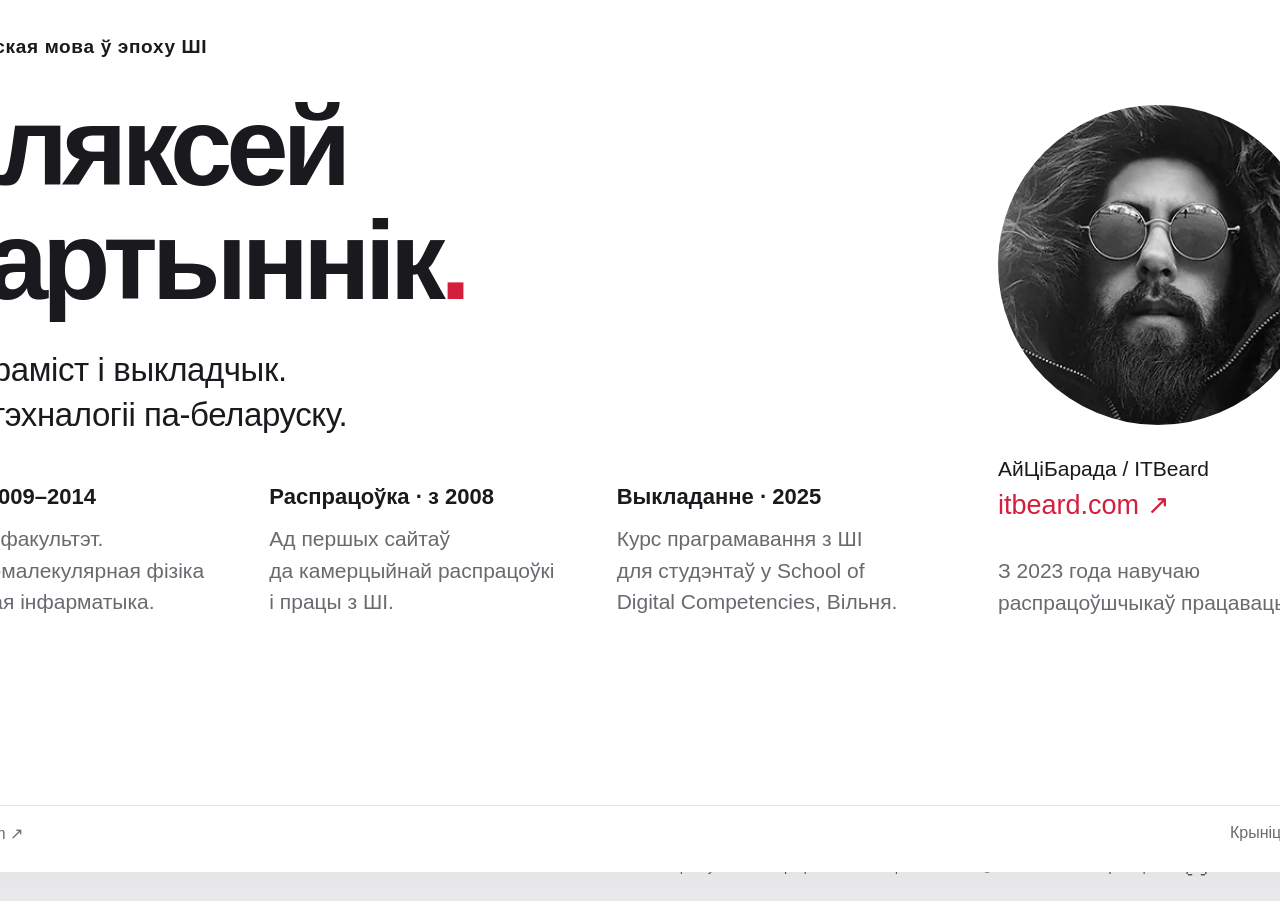
==== commit 4dd50908: "Add neural network animation, podcast promotion and hands-free presenter controls" ====
--- a/index.html
+++ b/index.html
@@ -12,7 +12,7 @@
     <link rel="stylesheet" href="css/style.css" />
   </head>
   <body>
-    <main id="viewport" aria-label="Прэзентацыя на 16 слайдаў">
+    <main id="viewport" aria-label="Прэзентацыя на 19 слайдаў">
       <div id="frame">
         <div id="deck">
           <section
@@ -23,7 +23,7 @@
           >
             <header class="slide-header">
               <p>Беларуская мова ў эпоху ШІ</p>
-              <span>01 / 16</span>
+              <span>01 / 19</span>
             </header>
             <div class="bio">
               <div>
@@ -83,7 +83,7 @@
                   >itbeard.com ↗</a
                 >
               </div>
-              <button data-sources>Крыніцы і заўвагі</button>
+              <button data-sources="">Крыніцы і заўвагі</button>
             </footer>
           </section>
           <section
@@ -94,7 +94,7 @@
           >
             <header class="slide-header">
               <p>Мае праекты</p>
-              <span>02 / 16</span>
+              <span>02 / 19</span>
             </header>
             <h2>
               Размова пра тэхналогіі.<br /><span class="red"
@@ -140,18 +140,1225 @@
                   >itbeard.com ↗</a
                 >
               </div>
-              <button data-sources>Крыніцы і заўвагі</button>
+              <button data-sources="">Крыніцы і заўвагі</button>
+            </footer>
+          </section>
+          <section
+            aria-hidden="true"
+            aria-label="3. Як выглядае нейрасетка"
+            data-index="2"
+            class="slide network-slide"
+          >
+            <header class="slide-header">
+              <p>Як працуе моўная мадэль · 1 / 3</p>
+              <span>03 / 19</span>
+            </header>
+            <h2>
+              Нейрасетка.<br /><span class="red">Сувязі, якія вучацца.</span>
+            </h2>
+            <div class="network-visual">
+              <svg
+                viewBox="0 0 1120 470"
+                role="img"
+                aria-labelledby="network-title network-desc"
+              >
+                <title id="network-title">
+                  Сігнал праходзіць праз пласты нейрасеткі
+                </title>
+                <desc id="network-desc">
+                  Злева ўваходныя даныя, у цэнтры звязаныя паміж сабой
+                  вылічальныя вузлы, справа вынік. Сіла сувязяў змяняецца падчас
+                  навучання.
+                </desc>
+                <path
+                  class="nn-edge"
+                  style="--delay: 0s; --weight: 0.5"
+                  d="M100 158.5 L330 82"
+                />
+                <path
+                  class="nn-signal"
+                  style="--delay: 0s"
+                  pathLength="100"
+                  d="M100 158.5 L330 82"
+                />
+                <path
+                  class="nn-edge"
+                  style="--delay: 0.06s; --weight: 1"
+                  d="M100 158.5 L330 133"
+                />
+                <path
+                  class="nn-edge"
+                  style="--delay: 0.11s; --weight: 1.5"
+                  d="M100 158.5 L330 184"
+                />
+                <path
+                  class="nn-edge"
+                  style="--delay: 0.17s; --weight: 0.5"
+                  d="M100 158.5 L330 235"
+                />
+                <path
+                  class="nn-signal"
+                  style="--delay: 0.17s"
+                  pathLength="100"
+                  d="M100 158.5 L330 235"
+                />
+                <path
+                  class="nn-edge"
+                  style="--delay: 0.22s; --weight: 1"
+                  d="M100 158.5 L330 286"
+                />
+                <path
+                  class="nn-edge"
+                  style="--delay: 0.28s; --weight: 1.5"
+                  d="M100 158.5 L330 337"
+                />
+                <path
+                  class="nn-edge"
+                  style="--delay: 0.33s; --weight: 0.5"
+                  d="M100 158.5 L330 388"
+                />
+                <path
+                  class="nn-signal"
+                  style="--delay: 0.33s"
+                  pathLength="100"
+                  d="M100 158.5 L330 388"
+                />
+                <path
+                  class="nn-edge"
+                  style="--delay: 0.06s; --weight: 1"
+                  d="M100 209.5 L330 82"
+                />
+                <path
+                  class="nn-edge"
+                  style="--delay: 0.11s; --weight: 1.5"
+                  d="M100 209.5 L330 133"
+                />
+                <path
+                  class="nn-edge"
+                  style="--delay: 0.17s; --weight: 0.5"
+                  d="M100 209.5 L330 184"
+                />
+                <path
+                  class="nn-signal"
+                  style="--delay: 0.17s"
+                  pathLength="100"
+                  d="M100 209.5 L330 184"
+                />
+                <path
+                  class="nn-edge"
+                  style="--delay: 0.22s; --weight: 1"
+                  d="M100 209.5 L330 235"
+                />
+                <path
+                  class="nn-edge"
+                  style="--delay: 0.28s; --weight: 1.5"
+                  d="M100 209.5 L330 286"
+                />
+                <path
+                  class="nn-edge"
+                  style="--delay: 0.33s; --weight: 0.5"
+                  d="M100 209.5 L330 337"
+                />
+                <path
+                  class="nn-signal"
+                  style="--delay: 0.33s"
+                  pathLength="100"
+                  d="M100 209.5 L330 337"
+                />
+                <path
+                  class="nn-edge"
+                  style="--delay: 0.39s; --weight: 1"
+                  d="M100 209.5 L330 388"
+                />
+                <path
+                  class="nn-edge"
+                  style="--delay: 0.11s; --weight: 1.5"
+                  d="M100 260.5 L330 82"
+                />
+                <path
+                  class="nn-edge"
+                  style="--delay: 0.17s; --weight: 0.5"
+                  d="M100 260.5 L330 133"
+                />
+                <path
+                  class="nn-signal"
+                  style="--delay: 0.17s"
+                  pathLength="100"
+                  d="M100 260.5 L330 133"
+                />
+                <path
+                  class="nn-edge"
+                  style="--delay: 0.22s; --weight: 1"
+                  d="M100 260.5 L330 184"
+                />
+                <path
+                  class="nn-edge"
+                  style="--delay: 0.28s; --weight: 1.5"
+                  d="M100 260.5 L330 235"
+                />
+                <path
+                  class="nn-edge"
+                  style="--delay: 0.33s; --weight: 0.5"
+                  d="M100 260.5 L330 286"
+                />
+                <path
+                  class="nn-signal"
+                  style="--delay: 0.33s"
+                  pathLength="100"
+                  d="M100 260.5 L330 286"
+                />
+                <path
+                  class="nn-edge"
+                  style="--delay: 0.39s; --weight: 1"
+                  d="M100 260.5 L330 337"
+                />
+                <path
+                  class="nn-edge"
+                  style="--delay: 0.44s; --weight: 1.5"
+                  d="M100 260.5 L330 388"
+                />
+                <path
+                  class="nn-edge"
+                  style="--delay: 0.17s; --weight: 0.5"
+                  d="M100 311.5 L330 82"
+                />
+                <path
+                  class="nn-signal"
+                  style="--delay: 0.17s"
+                  pathLength="100"
+                  d="M100 311.5 L330 82"
+                />
+                <path
+                  class="nn-edge"
+                  style="--delay: 0.22s; --weight: 1"
+                  d="M100 311.5 L330 133"
+                />
+                <path
+                  class="nn-edge"
+                  style="--delay: 0.28s; --weight: 1.5"
+                  d="M100 311.5 L330 184"
+                />
+                <path
+                  class="nn-edge"
+                  style="--delay: 0.33s; --weight: 0.5"
+                  d="M100 311.5 L330 235"
+                />
+                <path
+                  class="nn-signal"
+                  style="--delay: 0.33s"
+                  pathLength="100"
+                  d="M100 311.5 L330 235"
+                />
+                <path
+                  class="nn-edge"
+                  style="--delay: 0.39s; --weight: 1"
+                  d="M100 311.5 L330 286"
+                />
+                <path
+                  class="nn-edge"
+                  style="--delay: 0.44s; --weight: 1.5"
+                  d="M100 311.5 L330 337"
+                />
+                <path
+                  class="nn-edge"
+                  style="--delay: 0.49s; --weight: 0.5"
+                  d="M100 311.5 L330 388"
+                />
+                <path
+                  class="nn-signal"
+                  style="--delay: 0.49s"
+                  pathLength="100"
+                  d="M100 311.5 L330 388"
+                />
+                <path
+                  class="nn-edge"
+                  style="--delay: 0.65s; --weight: 0.5"
+                  d="M330 82 L560 82"
+                />
+                <path
+                  class="nn-signal"
+                  style="--delay: 0.65s"
+                  pathLength="100"
+                  d="M330 82 L560 82"
+                />
+                <path
+                  class="nn-edge"
+                  style="--delay: 0.71s; --weight: 1"
+                  d="M330 82 L560 133"
+                />
+                <path
+                  class="nn-edge"
+                  style="--delay: 0.76s; --weight: 1.5"
+                  d="M330 82 L560 184"
+                />
+                <path
+                  class="nn-edge"
+                  style="--delay: 0.82s; --weight: 0.5"
+                  d="M330 82 L560 235"
+                />
+                <path
+                  class="nn-signal"
+                  style="--delay: 0.82s"
+                  pathLength="100"
+                  d="M330 82 L560 235"
+                />
+                <path
+                  class="nn-edge"
+                  style="--delay: 0.87s; --weight: 1"
+                  d="M330 82 L560 286"
+                />
+                <path
+                  class="nn-edge"
+                  style="--delay: 0.93s; --weight: 1.5"
+                  d="M330 82 L560 337"
+                />
+                <path
+                  class="nn-edge"
+                  style="--delay: 0.98s; --weight: 0.5"
+                  d="M330 82 L560 388"
+                />
+                <path
+                  class="nn-signal"
+                  style="--delay: 0.98s"
+                  pathLength="100"
+                  d="M330 82 L560 388"
+                />
+                <path
+                  class="nn-edge"
+                  style="--delay: 0.71s; --weight: 1"
+                  d="M330 133 L560 82"
+                />
+                <path
+                  class="nn-edge"
+                  style="--delay: 0.76s; --weight: 1.5"
+                  d="M330 133 L560 133"
+                />
+                <path
+                  class="nn-edge"
+                  style="--delay: 0.82s; --weight: 0.5"
+                  d="M330 133 L560 184"
+                />
+                <path
+                  class="nn-signal"
+                  style="--delay: 0.82s"
+                  pathLength="100"
+                  d="M330 133 L560 184"
+                />
+                <path
+                  class="nn-edge"
+                  style="--delay: 0.87s; --weight: 1"
+                  d="M330 133 L560 235"
+                />
+                <path
+                  class="nn-edge"
+                  style="--delay: 0.93s; --weight: 1.5"
+                  d="M330 133 L560 286"
+                />
+                <path
+                  class="nn-edge"
+                  style="--delay: 0.98s; --weight: 0.5"
+                  d="M330 133 L560 337"
+                />
+                <path
+                  class="nn-signal"
+                  style="--delay: 0.98s"
+                  pathLength="100"
+                  d="M330 133 L560 337"
+                />
+                <path
+                  class="nn-edge"
+                  style="--delay: 1.04s; --weight: 1"
+                  d="M330 133 L560 388"
+                />
+                <path
+                  class="nn-edge"
+                  style="--delay: 0.76s; --weight: 1.5"
+                  d="M330 184 L560 82"
+                />
+                <path
+                  class="nn-edge"
+                  style="--delay: 0.82s; --weight: 0.5"
+                  d="M330 184 L560 133"
+                />
+                <path
+                  class="nn-signal"
+                  style="--delay: 0.82s"
+                  pathLength="100"
+                  d="M330 184 L560 133"
+                />
+                <path
+                  class="nn-edge"
+                  style="--delay: 0.87s; --weight: 1"
+                  d="M330 184 L560 184"
+                />
+                <path
+                  class="nn-edge"
+                  style="--delay: 0.93s; --weight: 1.5"
+                  d="M330 184 L560 235"
+                />
+                <path
+                  class="nn-edge"
+                  style="--delay: 0.98s; --weight: 0.5"
+                  d="M330 184 L560 286"
+                />
+                <path
+                  class="nn-signal"
+                  style="--delay: 0.98s"
+                  pathLength="100"
+                  d="M330 184 L560 286"
+                />
+                <path
+                  class="nn-edge"
+                  style="--delay: 1.04s; --weight: 1"
+                  d="M330 184 L560 337"
+                />
+                <path
+                  class="nn-edge"
+                  style="--delay: 1.09s; --weight: 1.5"
+                  d="M330 184 L560 388"
+                />
+                <path
+                  class="nn-edge"
+                  style="--delay: 0.82s; --weight: 0.5"
+                  d="M330 235 L560 82"
+                />
+                <path
+                  class="nn-signal"
+                  style="--delay: 0.82s"
+                  pathLength="100"
+                  d="M330 235 L560 82"
+                />
+                <path
+                  class="nn-edge"
+                  style="--delay: 0.87s; --weight: 1"
+                  d="M330 235 L560 133"
+                />
+                <path
+                  class="nn-edge"
+                  style="--delay: 0.93s; --weight: 1.5"
+                  d="M330 235 L560 184"
+                />
+                <path
+                  class="nn-edge"
+                  style="--delay: 0.98s; --weight: 0.5"
+                  d="M330 235 L560 235"
+                />
+                <path
+                  class="nn-signal"
+                  style="--delay: 0.98s"
+                  pathLength="100"
+                  d="M330 235 L560 235"
+                />
+                <path
+                  class="nn-edge"
+                  style="--delay: 1.04s; --weight: 1"
+                  d="M330 235 L560 286"
+                />
+                <path
+                  class="nn-edge"
+                  style="--delay: 1.09s; --weight: 1.5"
+                  d="M330 235 L560 337"
+                />
+                <path
+                  class="nn-edge"
+                  style="--delay: 1.15s; --weight: 0.5"
+                  d="M330 235 L560 388"
+                />
+                <path
+                  class="nn-signal"
+                  style="--delay: 1.15s"
+                  pathLength="100"
+                  d="M330 235 L560 388"
+                />
+                <path
+                  class="nn-edge"
+                  style="--delay: 0.87s; --weight: 1"
+                  d="M330 286 L560 82"
+                />
+                <path
+                  class="nn-edge"
+                  style="--delay: 0.93s; --weight: 1.5"
+                  d="M330 286 L560 133"
+                />
+                <path
+                  class="nn-edge"
+                  style="--delay: 0.98s; --weight: 0.5"
+                  d="M330 286 L560 184"
+                />
+                <path
+                  class="nn-signal"
+                  style="--delay: 0.98s"
+                  pathLength="100"
+                  d="M330 286 L560 184"
+                />
+                <path
+                  class="nn-edge"
+                  style="--delay: 1.04s; --weight: 1"
+                  d="M330 286 L560 235"
+                />
+                <path
+                  class="nn-edge"
+                  style="--delay: 1.09s; --weight: 1.5"
+                  d="M330 286 L560 286"
+                />
+                <path
+                  class="nn-edge"
+                  style="--delay: 1.15s; --weight: 0.5"
+                  d="M330 286 L560 337"
+                />
+                <path
+                  class="nn-signal"
+                  style="--delay: 1.15s"
+                  pathLength="100"
+                  d="M330 286 L560 337"
+                />
+                <path
+                  class="nn-edge"
+                  style="--delay: 1.2s; --weight: 1"
+                  d="M330 286 L560 388"
+                />
+                <path
+                  class="nn-edge"
+                  style="--delay: 0.93s; --weight: 1.5"
+                  d="M330 337 L560 82"
+                />
+                <path
+                  class="nn-edge"
+                  style="--delay: 0.98s; --weight: 0.5"
+                  d="M330 337 L560 133"
+                />
+                <path
+                  class="nn-signal"
+                  style="--delay: 0.98s"
+                  pathLength="100"
+                  d="M330 337 L560 133"
+                />
+                <path
+                  class="nn-edge"
+                  style="--delay: 1.04s; --weight: 1"
+                  d="M330 337 L560 184"
+                />
+                <path
+                  class="nn-edge"
+                  style="--delay: 1.09s; --weight: 1.5"
+                  d="M330 337 L560 235"
+                />
+                <path
+                  class="nn-edge"
+                  style="--delay: 1.15s; --weight: 0.5"
+                  d="M330 337 L560 286"
+                />
+                <path
+                  class="nn-signal"
+                  style="--delay: 1.15s"
+                  pathLength="100"
+                  d="M330 337 L560 286"
+                />
+                <path
+                  class="nn-edge"
+                  style="--delay: 1.2s; --weight: 1"
+                  d="M330 337 L560 337"
+                />
+                <path
+                  class="nn-edge"
+                  style="--delay: 1.25s; --weight: 1.5"
+                  d="M330 337 L560 388"
+                />
+                <path
+                  class="nn-edge"
+                  style="--delay: 0.98s; --weight: 0.5"
+                  d="M330 388 L560 82"
+                />
+                <path
+                  class="nn-signal"
+                  style="--delay: 0.98s"
+                  pathLength="100"
+                  d="M330 388 L560 82"
+                />
+                <path
+                  class="nn-edge"
+                  style="--delay: 1.04s; --weight: 1"
+                  d="M330 388 L560 133"
+                />
+                <path
+                  class="nn-edge"
+                  style="--delay: 1.09s; --weight: 1.5"
+                  d="M330 388 L560 184"
+                />
+                <path
+                  class="nn-edge"
+                  style="--delay: 1.15s; --weight: 0.5"
+                  d="M330 388 L560 235"
+                />
+                <path
+                  class="nn-signal"
+                  style="--delay: 1.15s"
+                  pathLength="100"
+                  d="M330 388 L560 235"
+                />
+                <path
+                  class="nn-edge"
+                  style="--delay: 1.2s; --weight: 1"
+                  d="M330 388 L560 286"
+                />
+                <path
+                  class="nn-edge"
+                  style="--delay: 1.25s; --weight: 1.5"
+                  d="M330 388 L560 337"
+                />
+                <path
+                  class="nn-edge"
+                  style="--delay: 1.31s; --weight: 0.5"
+                  d="M330 388 L560 388"
+                />
+                <path
+                  class="nn-signal"
+                  style="--delay: 1.31s"
+                  pathLength="100"
+                  d="M330 388 L560 388"
+                />
+                <path
+                  class="nn-edge"
+                  style="--delay: 1.3s; --weight: 0.5"
+                  d="M560 82 L790 82"
+                />
+                <path
+                  class="nn-signal"
+                  style="--delay: 1.3s"
+                  pathLength="100"
+                  d="M560 82 L790 82"
+                />
+                <path
+                  class="nn-edge"
+                  style="--delay: 1.35s; --weight: 1"
+                  d="M560 82 L790 133"
+                />
+                <path
+                  class="nn-edge"
+                  style="--delay: 1.41s; --weight: 1.5"
+                  d="M560 82 L790 184"
+                />
+                <path
+                  class="nn-edge"
+                  style="--delay: 1.47s; --weight: 0.5"
+                  d="M560 82 L790 235"
+                />
+                <path
+                  class="nn-signal"
+                  style="--delay: 1.47s"
+                  pathLength="100"
+                  d="M560 82 L790 235"
+                />
+                <path
+                  class="nn-edge"
+                  style="--delay: 1.52s; --weight: 1"
+                  d="M560 82 L790 286"
+                />
+                <path
+                  class="nn-edge"
+                  style="--delay: 1.58s; --weight: 1.5"
+                  d="M560 82 L790 337"
+                />
+                <path
+                  class="nn-edge"
+                  style="--delay: 1.63s; --weight: 0.5"
+                  d="M560 82 L790 388"
+                />
+                <path
+                  class="nn-signal"
+                  style="--delay: 1.63s"
+                  pathLength="100"
+                  d="M560 82 L790 388"
+                />
+                <path
+                  class="nn-edge"
+                  style="--delay: 1.35s; --weight: 1"
+                  d="M560 133 L790 82"
+                />
+                <path
+                  class="nn-edge"
+                  style="--delay: 1.41s; --weight: 1.5"
+                  d="M560 133 L790 133"
+                />
+                <path
+                  class="nn-edge"
+                  style="--delay: 1.47s; --weight: 0.5"
+                  d="M560 133 L790 184"
+                />
+                <path
+                  class="nn-signal"
+                  style="--delay: 1.47s"
+                  pathLength="100"
+                  d="M560 133 L790 184"
+                />
+                <path
+                  class="nn-edge"
+                  style="--delay: 1.52s; --weight: 1"
+                  d="M560 133 L790 235"
+                />
+                <path
+                  class="nn-edge"
+                  style="--delay: 1.58s; --weight: 1.5"
+                  d="M560 133 L790 286"
+                />
+                <path
+                  class="nn-edge"
+                  style="--delay: 1.63s; --weight: 0.5"
+                  d="M560 133 L790 337"
+                />
+                <path
+                  class="nn-signal"
+                  style="--delay: 1.63s"
+                  pathLength="100"
+                  d="M560 133 L790 337"
+                />
+                <path
+                  class="nn-edge"
+                  style="--delay: 1.69s; --weight: 1"
+                  d="M560 133 L790 388"
+                />
+                <path
+                  class="nn-edge"
+                  style="--delay: 1.41s; --weight: 1.5"
+                  d="M560 184 L790 82"
+                />
+                <path
+                  class="nn-edge"
+                  style="--delay: 1.47s; --weight: 0.5"
+                  d="M560 184 L790 133"
+                />
+                <path
+                  class="nn-signal"
+                  style="--delay: 1.47s"
+                  pathLength="100"
+                  d="M560 184 L790 133"
+                />
+                <path
+                  class="nn-edge"
+                  style="--delay: 1.52s; --weight: 1"
+                  d="M560 184 L790 184"
+                />
+                <path
+                  class="nn-edge"
+                  style="--delay: 1.58s; --weight: 1.5"
+                  d="M560 184 L790 235"
+                />
+                <path
+                  class="nn-edge"
+                  style="--delay: 1.63s; --weight: 0.5"
+                  d="M560 184 L790 286"
+                />
+                <path
+                  class="nn-signal"
+                  style="--delay: 1.63s"
+                  pathLength="100"
+                  d="M560 184 L790 286"
+                />
+                <path
+                  class="nn-edge"
+                  style="--delay: 1.69s; --weight: 1"
+                  d="M560 184 L790 337"
+                />
+                <path
+                  class="nn-edge"
+                  style="--delay: 1.74s; --weight: 1.5"
+                  d="M560 184 L790 388"
+                />
+                <path
+                  class="nn-edge"
+                  style="--delay: 1.47s; --weight: 0.5"
+                  d="M560 235 L790 82"
+                />
+                <path
+                  class="nn-signal"
+                  style="--delay: 1.47s"
+                  pathLength="100"
+                  d="M560 235 L790 82"
+                />
+                <path
+                  class="nn-edge"
+                  style="--delay: 1.52s; --weight: 1"
+                  d="M560 235 L790 133"
+                />
+                <path
+                  class="nn-edge"
+                  style="--delay: 1.58s; --weight: 1.5"
+                  d="M560 235 L790 184"
+                />
+                <path
+                  class="nn-edge"
+                  style="--delay: 1.63s; --weight: 0.5"
+                  d="M560 235 L790 235"
+                />
+                <path
+                  class="nn-signal"
+                  style="--delay: 1.63s"
+                  pathLength="100"
+                  d="M560 235 L790 235"
+                />
+                <path
+                  class="nn-edge"
+                  style="--delay: 1.69s; --weight: 1"
+                  d="M560 235 L790 286"
+                />
+                <path
+                  class="nn-edge"
+                  style="--delay: 1.74s; --weight: 1.5"
+                  d="M560 235 L790 337"
+                />
+                <path
+                  class="nn-edge"
+                  style="--delay: 1.79s; --weight: 0.5"
+                  d="M560 235 L790 388"
+                />
+                <path
+                  class="nn-signal"
+                  style="--delay: 1.79s"
+                  pathLength="100"
+                  d="M560 235 L790 388"
+                />
+                <path
+                  class="nn-edge"
+                  style="--delay: 1.52s; --weight: 1"
+                  d="M560 286 L790 82"
+                />
+                <path
+                  class="nn-edge"
+                  style="--delay: 1.58s; --weight: 1.5"
+                  d="M560 286 L790 133"
+                />
+                <path
+                  class="nn-edge"
+                  style="--delay: 1.63s; --weight: 0.5"
+                  d="M560 286 L790 184"
+                />
+                <path
+                  class="nn-signal"
+                  style="--delay: 1.63s"
+                  pathLength="100"
+                  d="M560 286 L790 184"
+                />
+                <path
+                  class="nn-edge"
+                  style="--delay: 1.69s; --weight: 1"
+                  d="M560 286 L790 235"
+                />
+                <path
+                  class="nn-edge"
+                  style="--delay: 1.74s; --weight: 1.5"
+                  d="M560 286 L790 286"
+                />
+                <path
+                  class="nn-edge"
+                  style="--delay: 1.79s; --weight: 0.5"
+                  d="M560 286 L790 337"
+                />
+                <path
+                  class="nn-signal"
+                  style="--delay: 1.79s"
+                  pathLength="100"
+                  d="M560 286 L790 337"
+                />
+                <path
+                  class="nn-edge"
+                  style="--delay: 1.85s; --weight: 1"
+                  d="M560 286 L790 388"
+                />
+                <path
+                  class="nn-edge"
+                  style="--delay: 1.58s; --weight: 1.5"
+                  d="M560 337 L790 82"
+                />
+                <path
+                  class="nn-edge"
+                  style="--delay: 1.63s; --weight: 0.5"
+                  d="M560 337 L790 133"
+                />
+                <path
+                  class="nn-signal"
+                  style="--delay: 1.63s"
+                  pathLength="100"
+                  d="M560 337 L790 133"
+                />
+                <path
+                  class="nn-edge"
+                  style="--delay: 1.69s; --weight: 1"
+                  d="M560 337 L790 184"
+                />
+                <path
+                  class="nn-edge"
+                  style="--delay: 1.74s; --weight: 1.5"
+                  d="M560 337 L790 235"
+                />
+                <path
+                  class="nn-edge"
+                  style="--delay: 1.79s; --weight: 0.5"
+                  d="M560 337 L790 286"
+                />
+                <path
+                  class="nn-signal"
+                  style="--delay: 1.79s"
+                  pathLength="100"
+                  d="M560 337 L790 286"
+                />
+                <path
+                  class="nn-edge"
+                  style="--delay: 1.85s; --weight: 1"
+                  d="M560 337 L790 337"
+                />
+                <path
+                  class="nn-edge"
+                  style="--delay: 1.91s; --weight: 1.5"
+                  d="M560 337 L790 388"
+                />
+                <path
+                  class="nn-edge"
+                  style="--delay: 1.63s; --weight: 0.5"
+                  d="M560 388 L790 82"
+                />
+                <path
+                  class="nn-signal"
+                  style="--delay: 1.63s"
+                  pathLength="100"
+                  d="M560 388 L790 82"
+                />
+                <path
+                  class="nn-edge"
+                  style="--delay: 1.69s; --weight: 1"
+                  d="M560 388 L790 133"
+                />
+                <path
+                  class="nn-edge"
+                  style="--delay: 1.74s; --weight: 1.5"
+                  d="M560 388 L790 184"
+                />
+                <path
+                  class="nn-edge"
+                  style="--delay: 1.79s; --weight: 0.5"
+                  d="M560 388 L790 235"
+                />
+                <path
+                  class="nn-signal"
+                  style="--delay: 1.79s"
+                  pathLength="100"
+                  d="M560 388 L790 235"
+                />
+                <path
+                  class="nn-edge"
+                  style="--delay: 1.85s; --weight: 1"
+                  d="M560 388 L790 286"
+                />
+                <path
+                  class="nn-edge"
+                  style="--delay: 1.91s; --weight: 1.5"
+                  d="M560 388 L790 337"
+                />
+                <path
+                  class="nn-edge"
+                  style="--delay: 1.96s; --weight: 0.5"
+                  d="M560 388 L790 388"
+                />
+                <path
+                  class="nn-signal"
+                  style="--delay: 1.96s"
+                  pathLength="100"
+                  d="M560 388 L790 388"
+                />
+                <path
+                  class="nn-edge"
+                  style="--delay: 1.95s; --weight: 0.5"
+                  d="M790 82 L1020 184"
+                />
+                <path
+                  class="nn-signal"
+                  style="--delay: 1.95s"
+                  pathLength="100"
+                  d="M790 82 L1020 184"
+                />
+                <path
+                  class="nn-edge"
+                  style="--delay: 2.01s; --weight: 1"
+                  d="M790 82 L1020 235"
+                />
+                <path
+                  class="nn-edge"
+                  style="--delay: 2.06s; --weight: 1.5"
+                  d="M790 82 L1020 286"
+                />
+                <path
+                  class="nn-edge"
+                  style="--delay: 2.01s; --weight: 1"
+                  d="M790 133 L1020 184"
+                />
+                <path
+                  class="nn-edge"
+                  style="--delay: 2.06s; --weight: 1.5"
+                  d="M790 133 L1020 235"
+                />
+                <path
+                  class="nn-edge"
+                  style="--delay: 2.12s; --weight: 0.5"
+                  d="M790 133 L1020 286"
+                />
+                <path
+                  class="nn-signal"
+                  style="--delay: 2.12s"
+                  pathLength="100"
+                  d="M790 133 L1020 286"
+                />
+                <path
+                  class="nn-edge"
+                  style="--delay: 2.06s; --weight: 1.5"
+                  d="M790 184 L1020 184"
+                />
+                <path
+                  class="nn-edge"
+                  style="--delay: 2.12s; --weight: 0.5"
+                  d="M790 184 L1020 235"
+                />
+                <path
+                  class="nn-signal"
+                  style="--delay: 2.12s"
+                  pathLength="100"
+                  d="M790 184 L1020 235"
+                />
+                <path
+                  class="nn-edge"
+                  style="--delay: 2.17s; --weight: 1"
+                  d="M790 184 L1020 286"
+                />
+                <path
+                  class="nn-edge"
+                  style="--delay: 2.12s; --weight: 0.5"
+                  d="M790 235 L1020 184"
+                />
+                <path
+                  class="nn-signal"
+                  style="--delay: 2.12s"
+                  pathLength="100"
+                  d="M790 235 L1020 184"
+                />
+                <path
+                  class="nn-edge"
+                  style="--delay: 2.17s; --weight: 1"
+                  d="M790 235 L1020 235"
+                />
+                <path
+                  class="nn-edge"
+                  style="--delay: 2.23s; --weight: 1.5"
+                  d="M790 235 L1020 286"
+                />
+                <path
+                  class="nn-edge"
+                  style="--delay: 2.17s; --weight: 1"
+                  d="M790 286 L1020 184"
+                />
+                <path
+                  class="nn-edge"
+                  style="--delay: 2.23s; --weight: 1.5"
+                  d="M790 286 L1020 235"
+                />
+                <path
+                  class="nn-edge"
+                  style="--delay: 2.28s; --weight: 0.5"
+                  d="M790 286 L1020 286"
+                />
+                <path
+                  class="nn-signal"
+                  style="--delay: 2.28s"
+                  pathLength="100"
+                  d="M790 286 L1020 286"
+                />
+                <path
+                  class="nn-edge"
+                  style="--delay: 2.23s; --weight: 1.5"
+                  d="M790 337 L1020 184"
+                />
+                <path
+                  class="nn-edge"
+                  style="--delay: 2.28s; --weight: 0.5"
+                  d="M790 337 L1020 235"
+                />
+                <path
+                  class="nn-signal"
+                  style="--delay: 2.28s"
+                  pathLength="100"
+                  d="M790 337 L1020 235"
+                />
+                <path
+                  class="nn-edge"
+                  style="--delay: 2.33s; --weight: 1"
+                  d="M790 337 L1020 286"
+                />
+                <path
+                  class="nn-edge"
+                  style="--delay: 2.28s; --weight: 0.5"
+                  d="M790 388 L1020 184"
+                />
+                <path
+                  class="nn-signal"
+                  style="--delay: 2.28s"
+                  pathLength="100"
+                  d="M790 388 L1020 184"
+                />
+                <path
+                  class="nn-edge"
+                  style="--delay: 2.33s; --weight: 1"
+                  d="M790 388 L1020 235"
+                />
+                <path
+                  class="nn-edge"
+                  style="--delay: 2.39s; --weight: 1.5"
+                  d="M790 388 L1020 286"
+                />
+                <g class="nn-neuron" style="--delay: 0s">
+                  <circle class="nn-halo" cx="100" cy="158.5" r="24" />
+                  <circle class="nn-node" cx="100" cy="158.5" r="10" />
+                </g>
+                <g class="nn-neuron" style="--delay: 0.07s">
+                  <circle class="nn-halo" cx="100" cy="209.5" r="24" />
+                  <circle class="nn-node" cx="100" cy="209.5" r="10" />
+                </g>
+                <g class="nn-neuron" style="--delay: 0.14s">
+                  <circle class="nn-halo" cx="100" cy="260.5" r="24" />
+                  <circle class="nn-node" cx="100" cy="260.5" r="10" />
+                </g>
+                <g class="nn-neuron" style="--delay: 0.21s">
+                  <circle class="nn-halo" cx="100" cy="311.5" r="24" />
+                  <circle class="nn-node" cx="100" cy="311.5" r="10" />
+                </g>
+                <g class="nn-neuron" style="--delay: 0.65s">
+                  <circle class="nn-halo" cx="330" cy="82" r="24" />
+                  <circle class="nn-node" cx="330" cy="82" r="10" />
+                </g>
+                <g class="nn-neuron" style="--delay: 0.72s">
+                  <circle class="nn-halo" cx="330" cy="133" r="24" />
+                  <circle class="nn-node" cx="330" cy="133" r="10" />
+                </g>
+                <g class="nn-neuron" style="--delay: 0.79s">
+                  <circle class="nn-halo" cx="330" cy="184" r="24" />
+                  <circle class="nn-node" cx="330" cy="184" r="10" />
+                </g>
+                <g class="nn-neuron" style="--delay: 0.86s">
+                  <circle class="nn-halo" cx="330" cy="235" r="24" />
+                  <circle class="nn-node" cx="330" cy="235" r="10" />
+                </g>
+                <g class="nn-neuron" style="--delay: 0.93s">
+                  <circle class="nn-halo" cx="330" cy="286" r="24" />
+                  <circle class="nn-node" cx="330" cy="286" r="10" />
+                </g>
+                <g class="nn-neuron" style="--delay: 1s">
+                  <circle class="nn-halo" cx="330" cy="337" r="24" />
+                  <circle class="nn-node" cx="330" cy="337" r="10" />
+                </g>
+                <g class="nn-neuron" style="--delay: 1.07s">
+                  <circle class="nn-halo" cx="330" cy="388" r="24" />
+                  <circle class="nn-node" cx="330" cy="388" r="10" />
+                </g>
+                <g class="nn-neuron" style="--delay: 1.3s">
+                  <circle class="nn-halo" cx="560" cy="82" r="24" />
+                  <circle class="nn-node" cx="560" cy="82" r="10" />
+                </g>
+                <g class="nn-neuron" style="--delay: 1.37s">
+                  <circle class="nn-halo" cx="560" cy="133" r="24" />
+                  <circle class="nn-node" cx="560" cy="133" r="10" />
+                </g>
+                <g class="nn-neuron" style="--delay: 1.44s">
+                  <circle class="nn-halo" cx="560" cy="184" r="24" />
+                  <circle class="nn-node" cx="560" cy="184" r="10" />
+                </g>
+                <g class="nn-neuron" style="--delay: 1.51s">
+                  <circle class="nn-halo" cx="560" cy="235" r="24" />
+                  <circle class="nn-node" cx="560" cy="235" r="10" />
+                </g>
+                <g class="nn-neuron" style="--delay: 1.58s">
+                  <circle class="nn-halo" cx="560" cy="286" r="24" />
+                  <circle class="nn-node" cx="560" cy="286" r="10" />
+                </g>
+                <g class="nn-neuron" style="--delay: 1.65s">
+                  <circle class="nn-halo" cx="560" cy="337" r="24" />
+                  <circle class="nn-node" cx="560" cy="337" r="10" />
+                </g>
+                <g class="nn-neuron" style="--delay: 1.72s">
+                  <circle class="nn-halo" cx="560" cy="388" r="24" />
+                  <circle class="nn-node" cx="560" cy="388" r="10" />
+                </g>
+                <g class="nn-neuron" style="--delay: 1.95s">
+                  <circle class="nn-halo" cx="790" cy="82" r="24" />
+                  <circle class="nn-node" cx="790" cy="82" r="10" />
+                </g>
+                <g class="nn-neuron" style="--delay: 2.02s">
+                  <circle class="nn-halo" cx="790" cy="133" r="24" />
+                  <circle class="nn-node" cx="790" cy="133" r="10" />
+                </g>
+                <g class="nn-neuron" style="--delay: 2.09s">
+                  <circle class="nn-halo" cx="790" cy="184" r="24" />
+                  <circle class="nn-node" cx="790" cy="184" r="10" />
+                </g>
+                <g class="nn-neuron" style="--delay: 2.16s">
+                  <circle class="nn-halo" cx="790" cy="235" r="24" />
+                  <circle class="nn-node" cx="790" cy="235" r="10" />
+                </g>
+                <g class="nn-neuron" style="--delay: 2.23s">
+                  <circle class="nn-halo" cx="790" cy="286" r="24" />
+                  <circle class="nn-node" cx="790" cy="286" r="10" />
+                </g>
+                <g class="nn-neuron" style="--delay: 2.3s">
+                  <circle class="nn-halo" cx="790" cy="337" r="24" />
+                  <circle class="nn-node" cx="790" cy="337" r="10" />
+                </g>
+                <g class="nn-neuron" style="--delay: 2.37s">
+                  <circle class="nn-halo" cx="790" cy="388" r="24" />
+                  <circle class="nn-node" cx="790" cy="388" r="10" />
+                </g>
+                <g class="nn-neuron" style="--delay: 2.6s">
+                  <circle class="nn-halo" cx="1020" cy="184" r="24" />
+                  <circle class="nn-node" cx="1020" cy="184" r="10" />
+                </g>
+                <g class="nn-neuron" style="--delay: 2.67s">
+                  <circle class="nn-halo" cx="1020" cy="235" r="24" />
+                  <circle class="nn-node" cx="1020" cy="235" r="10" />
+                </g>
+                <g class="nn-neuron" style="--delay: 2.74s">
+                  <circle class="nn-halo" cx="1020" cy="286" r="24" />
+                  <circle class="nn-node" cx="1020" cy="286" r="10" />
+                </g>
+              </svg>
+              <div class="network-labels">
+                <span>Уваходныя даныя</span><span>Пласты вылічэнняў</span
+                ><span>Вынік</span>
+              </div>
+            </div>
+            <div class="network-explainer">
+              <p><b>Кропкі</b> выконваюць простыя вылічэнні.</p>
+              <p><b>Сувязі</b> маюць розную сілу — «вагу».</p>
+              <p><b>Навучанне</b> падладжвае гэтыя вагі.</p>
+            </div>
+            <p class="network-note">
+              Умоўная схема невялікай нейрасеткі. Моўныя мадэлі маюць значна
+              складанейшую будову.
+            </p>
+            <footer class="foot">
+              <div>
+                <a
+                  rel="noopener noreferrer"
+                  target="_blank"
+                  href="https://arxiv.org/abs/1706.03762"
+                  >Архітэктура моўных мадэляў ↗</a
+                >
+              </div>
+              <button data-sources="">Крыніцы і заўвагі</button>
             </footer>
           </section>
           <section
             class="slide"
-            data-index="2"
-            aria-label="3. Мадэль і токены"
+            data-index="3"
+            aria-label="4. Мадэль і токены"
             aria-hidden="true"
           >
             <header class="slide-header">
-              <p>Як працуе моўная мадэль · 1 / 2</p>
-              <span>03 / 16</span>
+              <p>Як працуе моўная мадэль · 2 / 3</p>
+              <span>04 / 19</span>
             </header>
             <h2>Тэкст становіцца токенамі.<br />Мадэль будуе працяг.</h2>
             <div class="model-defs">
@@ -193,18 +1400,18 @@
                   >Attention Is All You Need ↗</a
                 >
               </div>
-              <button data-sources>Крыніцы і заўвагі</button>
+              <button data-sources="">Крыніцы і заўвагі</button>
             </footer>
           </section>
           <section
             class="slide"
-            data-index="3"
-            aria-label="4. Кантэкст і ўвага"
+            data-index="4"
+            aria-label="5. Кантэкст і ўвага"
             aria-hidden="true"
           >
             <header class="slide-header">
-              <p>Як працуе моўная мадэль · 2 / 2</p>
-              <span>04 / 16</span>
+              <p>Як працуе моўная мадэль · 3 / 3</p>
+              <span>05 / 19</span>
             </header>
             <h2>
               Адно слова.<br /><span class="red">Кантэкст змяняе сэнс.</span>
@@ -249,18 +1456,18 @@
                   >Attention Is All You Need ↗</a
                 >
               </div>
-              <button data-sources>Крыніцы і заўвагі</button>
+              <button data-sources="">Крыніцы і заўвагі</button>
             </footer>
           </section>
           <section
             class="slide"
-            data-index="4"
-            aria-label="5. ReMova і беларуская моўная мадэль"
+            data-index="5"
+            aria-label="6. ReMova і беларуская моўная мадэль"
             aria-hidden="true"
           >
             <header class="slide-header">
               <p>Праект 01 · апісанне</p>
-              <span>05 / 16</span>
+              <span>06 / 19</span>
             </header>
             <h2>ReMova.<br />Якасць пачынаецца з тэкстаў.</h2>
             <p class="curator">
@@ -317,18 +1524,18 @@
                   >ReMova · прэпрынт ↗</a
                 >
               </div>
-              <button data-sources>Крыніцы і заўвагі</button>
+              <button data-sources="">Крыніцы і заўвагі</button>
             </footer>
           </section>
           <section
             class="slide"
-            data-index="5"
-            aria-label="6. Дапамога ReMova"
+            data-index="6"
+            aria-label="7. Дапамога ReMova"
             aria-hidden="true"
           >
             <header class="slide-header">
               <p>Праект 01 · як далучыцца</p>
-              <span>06 / 16</span>
+              <span>07 / 19</span>
             </header>
             <h2>Патрэбныя тэксты,<br />якім можна давяраць.</h2>
             <div class="contributions">
@@ -378,18 +1585,18 @@
                   >ReMova · прэпрынт ↗</a
                 >
               </div>
-              <button data-sources>Крыніцы і заўвагі</button>
+              <button data-sources="">Крыніцы і заўвагі</button>
             </footer>
           </section>
           <section
             class="slide"
-            data-index="6"
-            aria-label="7. BelarusianGLUE і SQARB"
+            data-index="7"
+            aria-label="8. BelarusianGLUE і SQARB"
             aria-hidden="true"
           >
             <header class="slide-header">
               <p>Праект 02 · апісанне</p>
-              <span>07 / 16</span>
+              <span>08 / 19</span>
             </header>
             <h2>Як праверыць,<br />што мадэль разумее беларускую?</h2>
             <p class="curator">
@@ -444,18 +1651,18 @@
                   >SQARB · набор даных ↗</a
                 >
               </div>
-              <button data-sources>Крыніцы і заўвагі</button>
+              <button data-sources="">Крыніцы і заўвагі</button>
             </footer>
           </section>
           <section
             class="slide"
-            data-index="7"
-            aria-label="8. Дапамога BelarusianGLUE"
+            data-index="8"
+            aria-label="9. Дапамога BelarusianGLUE"
             aria-hidden="true"
           >
             <header class="slide-header">
               <p>Праект 02 · як далучыцца</p>
-              <span>08 / 16</span>
+              <span>09 / 19</span>
             </header>
             <h2>Добры тэст пачынаецца<br />з добрага пытання.</h2>
             <div class="contributions">
@@ -507,18 +1714,18 @@
                   >LoResLM 2026 ↗</a
                 >
               </div>
-              <button data-sources>Крыніцы і заўвагі</button>
+              <button data-sources="">Крыніцы і заўвагі</button>
             </footer>
           </section>
           <section
             class="slide"
-            data-index="8"
-            aria-label="9. SONORA"
+            data-index="9"
+            aria-label="10. SONORA"
             aria-hidden="true"
           >
             <header class="slide-header">
               <p>Праект 03 · апісанне</p>
-              <span>09 / 16</span>
+              <span>10 / 19</span>
             </header>
             <h2>SONORA.<br />Добры голас пачынаецца ў студыі.</h2>
             <p class="curator">
@@ -567,18 +1774,18 @@
                   >sonora.you ↗</a
                 >
               </div>
-              <button data-sources>Крыніцы і заўвагі</button>
+              <button data-sources="">Крыніцы і заўвагі</button>
             </footer>
           </section>
           <section
             class="slide"
-            data-index="9"
-            aria-label="10. Дапамога SONORA"
+            data-index="10"
+            aria-label="11. Дапамога SONORA"
             aria-hidden="true"
           >
             <header class="slide-header">
               <p>Праект 03 · як далучыцца</p>
-              <span>10 / 16</span>
+              <span>11 / 19</span>
             </header>
             <h2>Тэкст для начыткі —<br />лінгвістычная задача.</h2>
             <div class="contributions">
@@ -628,18 +1835,18 @@
                   >sonora.you ↗</a
                 >
               </div>
-              <button data-sources>Крыніцы і заўвагі</button>
+              <button data-sources="">Крыніцы і заўвагі</button>
             </footer>
           </section>
           <section
             class="slide"
-            data-index="10"
-            aria-label="11. TuteishyGPT"
+            data-index="11"
+            aria-label="12. TuteishyGPT"
             aria-hidden="true"
           >
             <header class="slide-header">
               <p>Праект 04 · апісанне</p>
-              <span>11 / 16</span>
+              <span>12 / 19</span>
             </header>
             <h2>TuteishyGPT.<br />Беларуская, якую можна пачуць.</h2>
             <p class="curator">
@@ -687,18 +1894,18 @@
                   >tuteishygpt.pro ↗</a
                 >
               </div>
-              <button data-sources>Крыніцы і заўвагі</button>
+              <button data-sources="">Крыніцы і заўвагі</button>
             </footer>
           </section>
           <section
             class="slide"
-            data-index="11"
-            aria-label="12. Дапамога TuteishyGPT"
+            data-index="12"
+            aria-label="13. Дапамога TuteishyGPT"
             aria-hidden="true"
           >
             <header class="slide-header">
               <p>Праект 04 · як далучыцца</p>
-              <span>12 / 16</span>
+              <span>13 / 19</span>
             </header>
             <h2>Лінгвіст чуе тое,<br />чаго не бачыць метрыка.</h2>
             <div class="contributions">
@@ -748,18 +1955,18 @@
                   >tuteishygpt.pro ↗</a
                 >
               </div>
-              <button data-sources>Крыніцы і заўвагі</button>
+              <button data-sources="">Крыніцы і заўвагі</button>
             </footer>
           </section>
           <section
             class="slide"
-            data-index="12"
-            aria-label="13. Моўныя рэсурсы НАН"
+            data-index="13"
+            aria-label="14. Моўныя рэсурсы НАН"
             aria-hidden="true"
           >
             <header class="slide-header">
               <p>Праца ў Беларусі · 1 / 2</p>
-              <span>13 / 16</span>
+              <span>14 / 19</span>
             </header>
             <h2>Акадэмічныя рэсурсы<br />працуюць і для ШІ.</h2>
             <p class="curator">
@@ -834,18 +2041,18 @@
                   >BelVoice ↗</a
                 >
               </div>
-              <button data-sources>Крыніцы і заўвагі</button>
+              <button data-sources="">Крыніцы і заўвагі</button>
             </footer>
           </section>
           <section
             class="slide"
-            data-index="13"
-            aria-label="14. Дзяржаўная падтрымка"
+            data-index="14"
+            aria-label="15. Дзяржаўная падтрымка"
             aria-hidden="true"
           >
             <header class="slide-header">
               <p>Праца ў Беларусі · 2 / 2</p>
-              <span>14 / 16</span>
+              <span>15 / 19</span>
             </header>
             <h2>Ёсць установы.<br />Ёсць канкрэтныя распрацоўкі.</h2>
             <div class="institution-rows">
@@ -903,18 +2110,18 @@
                   >Галасавыя памочнікі ↗</a
                 >
               </div>
-              <button data-sources>Крыніцы і заўвагі</button>
+              <button data-sources="">Крыніцы і заўвагі</button>
             </footer>
           </section>
           <section
             class="slide"
-            data-index="14"
-            aria-label="15. Беларуская ІТ-тэрміналогія"
+            data-index="15"
+            aria-label="16. Беларуская ІТ-тэрміналогія"
             aria-hidden="true"
           >
             <header class="slide-header">
               <p>Яшчэ адна супольная задача</p>
-              <span>15 / 16</span>
+              <span>16 / 19</span>
             </header>
             <h2>
               Слоўнік.<br /><span class="red"
@@ -931,6 +2138,8 @@
                   значэнні і дадаваць<br />прыклады рэальнага ўжывання.
                 </p>
                 <a
+                  rel="noopener noreferrer"
+                  target="_blank"
                   class="dictionary-link"
                   href="https://docs.google.com/spreadsheets/d/1k3XLX0G50jbHGxWxQge_pVI1U4mzf36IDkUcAUpkIvc/edit#gid=759166113"
                   >Адкрыць гласарый ↗</a
@@ -962,18 +2171,155 @@
                   >ІТ-гласарый ↗</a
                 >
               </div>
-              <button data-sources>Крыніцы і заўвагі</button>
+              <button data-sources="">Крыніцы і заўвагі</button>
+            </footer>
+          </section>
+          <section
+            aria-hidden="true"
+            aria-label="17. Мой выбар: ChatGPT і GPT-6 Astra"
+            data-index="16"
+            class="slide advice-slide"
+          >
+            <header class="slide-header">
+              <p>Практычныя парады · 25.09.2026</p>
+              <span>17 / 19</span>
+            </header>
+            <h2>Мой выбар для складанай працы.</h2>
+            <div class="advice-layout">
+              <div class="model-recommendation">
+                <p class="label">Сэрвіс</p>
+                <a
+                  rel="noopener noreferrer"
+                  target="_blank"
+                  href="https://chatgpt.com/"
+                  >ChatGPT ↗</a
+                >
+                <p class="label">Мадэль</p>
+                <h3>GPT-6<br /><span class="red">Astra</span></h3>
+                <p>
+                  Наймацнейшая мадэль OpenAI<br />для складаных задач, паводле
+                  кампаніі.
+                </p>
+              </div>
+              <div class="effort-explainer">
+                <p class="label">Reasoning effort · узровень разважанняў</p>
+                <h3>Колькі працы мадэль робіць<br />перад тым, як адказаць.</h3>
+                <p>
+                  Больш разважанняў можа дапамагчы<br />ў складаным аналізе.
+                  Адказ зойме больш часу.
+                </p>
+                <div class="effort-scale">
+                  <span>low</span><span>medium</span
+                  ><strong>high <small>мой выбар</small></strong
+                  ><span>xhigh</span><span>max</span>
+                </div>
+                <div class="effort-tip">
+                  <b>Мая парада: high effort.</b>
+                  <p>
+                    Аптымальны старт для складаных задач.<br />Для простай
+                    праўкі тэксту можна выбраць ніжэйшы ўзровень.
+                  </p>
+                </div>
+              </div>
+            </div>
+            <p class="advice-note">
+              Дадавайце крыніцы і прыклады. Правярайце факты. Даступнасць мадэлі
+              і назвы налад залежаць ад сэрвісу і тарыфу.
+            </p>
+            <footer class="foot">
+              <div>
+                <a
+                  rel="noopener noreferrer"
+                  target="_blank"
+                  href="https://developers.openai.com/api/docs/models/gpt-6-astra"
+                  >GPT-6 Astra ↗</a
+                ><a
+                  rel="noopener noreferrer"
+                  target="_blank"
+                  href="https://developers.openai.com/api/docs/guides/reasoning"
+                  >Узровень разважанняў ↗</a
+                ><a
+                  rel="noopener noreferrer"
+                  target="_blank"
+                  href="https://learn.chatgpt.com/docs/models"
+                  >Мадэлі ў ChatGPT ↗</a
+                >
+              </div>
+              <button data-sources="">Крыніцы і заўвагі</button>
+            </footer>
+          </section>
+          <section
+            aria-hidden="true"
+            aria-label="18. Падпісвайцеся на «Каласы пад сярпом ШІ»"
+            data-index="17"
+            class="slide podcast-slide"
+          >
+            <header class="slide-header">
+              <p>Беларускасці шмат не бывае</p>
+              <span>18 / 19</span>
+            </header>
+            <div class="podcast-promo">
+              <div class="podcast-art">
+                <img
+                  src="assets/kalasy-logo.jpg"
+                  width="3000"
+                  height="3000"
+                  alt="Лагатып падкаста «Каласы пад сярпом ШІ»: светлы серп над залатым полем"
+                />
+              </div>
+              <div class="podcast-copy">
+                <h2>Каласы<br />пад сярпом <span class="red">ШІ</span></h2>
+                <p class="lead">
+                  Навіны ШІ. Мадэлі, якія варта<br />паспрабаваць. І шмат
+                  беларускасці.
+                </p>
+                <p class="podcast-poetry">А яшчэ — вершы ў выкананні Эміліі.</p>
+                <div class="podcast-subscribe">
+                  <a
+                    rel="noopener noreferrer"
+                    target="_blank"
+                    href="https://kalasy.ai/"
+                    class="podcast-qr"
+                    ><img
+                      src="assets/kalasy-qr.svg"
+                      width="150"
+                      height="150"
+                      alt="QR-код на kalasy.ai"
+                  /></a>
+                  <div>
+                    <p class="label">Падпісвайцеся і слухайце</p>
+                    <a
+                      rel="noopener noreferrer"
+                      target="_blank"
+                      href="https://kalasy.ai/"
+                      >kalasy.ai ↗</a
+                    >
+                    <p>Спасылкі на ўсе платформы</p>
+                  </div>
+                </div>
+              </div>
+            </div>
+            <footer class="foot">
+              <div>
+                <a
+                  rel="noopener noreferrer"
+                  target="_blank"
+                  href="https://kalasy.ai/"
+                  >kalasy.ai ↗</a
+                >
+              </div>
+              <button data-sources="">Крыніцы і заўвагі</button>
             </footer>
           </section>
           <section
             class="slide final-slide"
-            data-index="15"
-            aria-label="16. Дзякуй за ўвагу"
+            data-index="18"
+            aria-label="19. Дзякуй за ўвагу"
             aria-hidden="true"
           >
             <header class="slide-header">
               <p>Далучайцеся да праектаў</p>
-              <span>16 / 16</span>
+              <span>19 / 19</span>
             </header>
             <div class="thanks">
               <div>
@@ -1009,7 +2355,7 @@
             </div>
             <footer class="foot">
               <div></div>
-              <button data-sources>Крыніцы і заўвагі</button>
+              <button data-sources="">Крыніцы і заўвагі</button>
             </footer>
           </section>
         </div>
@@ -1020,14 +2366,22 @@
       <div class="nav-group">
         <button id="prev" aria-label="Папярэдні слайд">←</button
         ><button id="overview" title="Агляд слайдаў (O)">
-          <span id="counter">01 / 16</span></button
+          <span id="counter">01 / 19</span></button
         ><button id="next" aria-label="Наступны слайд">→</button>
       </div>
       <div class="tools-group">
         <button id="motion" aria-pressed="true" title="Аўтаматычныя прыклады">
           Анімацыя: укл.</button
-        ><button id="mic" title="Пераключэнне плясканнем (M)">Мікрафон</button
-        ><button id="timer" title="Таймер (T)">00:00</button
+        ><button id="mic" title="Плясканні і галасавыя каманды (M)">
+          Мікрафон</button
+        ><button id="timer" title="Пачаць выступ на 15 хвілін (T)">
+          Пачаць · 15:00</button
+        ><button
+          id="timer-settings"
+          title="Налады таймера і праверка голасу"
+          aria-label="Налады таймера і праверка голасу"
+        >
+          ◷</button
         ><button id="notes" title="Нататкі (N)">Нататкі</button
         ><button id="sources" title="Крыніцы (S)">Крыніцы</button
         ><button id="fullscreen" title="Поўны экран (F)">⛶</button
@@ -1038,15 +2392,15 @@
     <div id="toast" role="status"></div>
     <dialog id="overview-dialog">
       <div class="dialog-head">
-        <h2>16 слайдаў</h2>
-        <button data-close aria-label="Закрыць">×</button>
+        <h2>19 слайдаў</h2>
+        <button data-close="" aria-label="Закрыць">×</button>
       </div>
       <div id="overview-grid" class="overview-grid"></div>
     </dialog>
     <dialog id="notes-dialog">
       <div class="dialog-head">
         <h2 id="notes-title">Нататкі</h2>
-        <button data-close aria-label="Закрыць">×</button>
+        <button data-close="" aria-label="Закрыць">×</button>
       </div>
       <p class="dialog-hint">
         Для падрыхтоўкі. Гэта акно бачна на экране прэзентацыі.
@@ -1060,7 +2414,7 @@
     <dialog id="sources-dialog">
       <div class="dialog-head">
         <h2>Крыніцы і заўвагі</h2>
-        <button data-close aria-label="Закрыць">×</button>
+        <button data-close="" aria-label="Закрыць">×</button>
       </div>
       <div class="dialog-actions">
         <button id="sources-current" aria-pressed="true">Гэты слайд</button
@@ -1070,47 +2424,91 @@
     </dialog>
     <dialog id="mic-dialog">
       <div class="dialog-head">
-        <h2>Два плясканні — наступны слайд</h2>
-        <button data-close aria-label="Закрыць">×</button>
+        <h2>Плясканні і галасавыя каманды</h2>
+        <button data-close="" aria-label="Закрыць">×</button>
       </div>
       <p>
         Уключыце мікрафон і дазвольце доступ у браўзеры. Пачакайце 2 секунды ў
         цішыні, потым плясніце двойчы з паўзай прыкладна паўсекунды.
       </p>
       <p class="dialog-hint">
-        Гук апрацоўваецца толькі на гэтым камп’ютары. Запіс і адпраўка аўдыя не
-        адбываюцца.
+        У рэжыме плясканняў гук апрацоўваецца толькі на гэтым камп’ютары, не
+        запісваецца і нікуды не адпраўляецца.
       </p>
       <label for="sensitivity"
         >Адчувальнасць <output id="sensitivity-value">3 / 5</output></label
       ><input id="sensitivity" type="range" min="1" max="5" value="3" />
       <div class="meter" aria-hidden="true"><i id="mic-meter"></i></div>
-      <p id="mic-status" role="status">Мікрафон выключаны.</p>
+      <p id="mic-status" role="status">Кіраванне плясканнямі выключанае.</p>
       <p id="clap-preview">Праверка: пакуль няма плясканняў.</p>
       <div class="dialog-actions">
-        <button id="mic-start" class="primary">Уключыць мікрафон</button
-        ><button id="mic-stop" disabled>Выключыць</button
+        <button id="mic-start" class="primary">Уключыць плясканні</button
+        ><button id="mic-stop" disabled>Выключыць плясканні</button
         ><button id="mic-recalibrate" disabled>Наладзіць шум</button>
       </div>
       <p class="dialog-hint">
         Пакуль гэта акно адкрыта, плясканні толькі правяраюцца. Зачыніце яго
         перад выступам. Рэха, воплескі і рэзкія гукі могуць выклікаць памылковы
         пераход. Праверце адчувальнасць у зале. Клавіша M адкрывае наладку,
-        Shift+M выключае мікрафон.
+        Shift+M выключае абодва рэжымы.
+      </p>
+      <section class="voice-settings">
+        <h3>Словы «далей» і «назад»</h3>
+        <p>
+          Прамаўляйце каманду асобна, з кароткай паўзай. Пакуль гэта акно
+          адкрыта, каманды толькі правяраюцца.
+        </p>
+        <p class="dialog-hint">
+          Гэта асобны рэжым: браўзер можа адпраўляць гук сэрвісу распазнавання.
+          Патрэбны інтэрнэт і падтрымка Web Speech. Плясканні працуюць лакальна.
+        </p>
+        <label for="voice-language">Мова распазнавання</label
+        ><select id="voice-language">
+          <option value="be-BY">Беларуская</option>
+          <option value="ru-RU">Руская — запасны варыянт</option>
+        </select>
+        <p id="voice-status" role="status">Галасавыя каманды выключаныя.</p>
+        <p id="voice-preview">Праверка: скажыце «далей» або «назад».</p>
+        <div class="dialog-actions">
+          <button id="voice-start" class="primary">
+            Уключыць галасавыя каманды</button
+          ><button id="voice-stop" disabled>Выключыць каманды</button>
+        </div>
+        <p class="dialog-hint">
+          Калі беларуская мова недаступная, выберыце запасны варыянт. «Далее»
+          таксама распазнаецца як «далей». Shift+M выключае абодва рэжымы.
+        </p>
+      </section>
+    </dialog>
+    <dialog id="timer-dialog">
+      <div class="dialog-head">
+        <h2>15 хвілін на выступ</h2>
+        <button data-close="" aria-label="Закрыць">×</button>
+      </div>
+      <p id="timer-readout">15:00</p>
+      <p>За хвіліну да канца прагучыць: <b>«Лёша, трэба сканчваць»</b>.</p>
+      <div class="dialog-actions">
+        <button id="timer-toggle" class="primary">Пачаць выступ</button
+        ><button id="timer-reset">Скінуць на 15:00</button
+        ><button id="timer-test">Праверыць голас</button>
+      </div>
+      <p id="timer-audio-status" class="dialog-hint" role="status">
+        Адлік пачынаецца кнопкай «Пачаць» або пры першым уключэнні поўнага
+        экрана. Праверце гучнасць перад выступам.
       </p>
     </dialog>
     <dialog id="help-dialog">
       <div class="dialog-head">
         <h2>Кіраванне</h2>
-        <button data-close aria-label="Закрыць">×</button>
+        <button data-close="" aria-label="Закрыць">×</button>
       </div>
       <ul class="help-list">
         <li>← / → / Прабел — пераход паміж слайдамі</li>
         <li>Home / End — першы / апошні слайд</li>
-        <li>F — поўны экран</li>
+        <li>F — поўны экран і пачатак выступу</li>
         <li>O — агляд · N — нататкі · S — крыніцы</li>
-        <li>M — мікрафон · Shift+M — выключыць мікрафон</li>
-        <li>T — запусціць або спыніць таймер</li>
+        <li>M — мікрафон · Shift+M — выключыць плясканні і каманды</li>
+        <li>T — пачаць або прыпыніць адлік 15 хвілін</li>
         <li>Esc — закрыць акно / выйсці з поўнага экрана</li>
       </ul>
       <p>
@@ -1119,7 +2517,7 @@
       </p>
       <p>
         На тэлефоне працуюць кнопкі і гарызантальныя рухі пальцам. Друк у
-        браўзеры захоўвае ўсе 16 слайдаў.
+        браўзеры захоўвае ўсе 19 слайдаў.
       </p>
       <p class="dialog-hint">
         Для мікрафона адкрывайце HTTPS-спасылку або localhost. Калі на
@@ -1133,6 +2531,13 @@
       </p></noscript
     >
     <script src="js/data.js"></script>
+    <script src="js/presenter-core.js"></script>
     <script src="js/app.js"></script>
+    <div hidden role="alert" id="time-warning">
+      <div>
+        <span>Засталася хвіліна</span><strong>Лёша, трэба сканчваць</strong>
+      </div>
+      <button id="dismiss-time-warning" aria-label="Схаваць напамін">×</button>
+    </div>
   </body>
 </html>
--- a/css/style.css
+++ b/css/style.css
@@ -1712,3 +1712,498 @@
     transform: none !important;
   }
 }
+
+/* The network is an original, schematic animation, not an LLM architecture diagram. */
+.network-slide h2 {
+  font-size: 60px;
+}
+.network-visual {
+  margin-top: 20px;
+  position: relative;
+  border-radius: 12px;
+  background: #19191e;
+  height: 380px;
+  overflow: hidden;
+}
+.network-visual svg {
+  display: block;
+  width: 100%;
+  height: 340px;
+}
+.nn-edge {
+  stroke: #ffffff;
+  stroke-opacity: 0.13;
+  stroke-width: var(--weight);
+  fill: none;
+}
+.nn-signal {
+  stroke: #fa536b;
+  stroke-width: 2.8;
+  fill: none;
+  stroke-linecap: round;
+  stroke-dasharray: 8 92;
+  stroke-dashoffset: 100;
+  opacity: 0;
+}
+.nn-node {
+  fill: #fff;
+  stroke: #fff;
+  stroke-width: 2;
+}
+.nn-halo {
+  fill: #ed294a;
+  opacity: 0.12;
+}
+.active .nn-signal {
+  animation: signal-travel 6s linear infinite;
+  animation-delay: var(--delay);
+}
+.active .nn-node {
+  animation: neuron-light 6s linear infinite;
+  animation-delay: var(--delay);
+}
+.active .nn-halo {
+  animation: neuron-halo 6s linear infinite;
+  animation-delay: var(--delay);
+}
+.network-labels {
+  position: absolute;
+  bottom: 20px;
+  left: 70px;
+  right: 70px;
+  display: flex;
+  justify-content: space-between;
+  font-size: 18px;
+  color: #fff;
+}
+.network-labels span:nth-child(2) {
+  color: #d4d4dc;
+}
+.network-explainer {
+  display: grid;
+  grid-template-columns: 1fr 1fr 1fr;
+  gap: 44px;
+  margin-top: 25px;
+  font-size: 23px;
+  line-height: 1.35;
+}
+.network-explainer b {
+  display: block;
+  color: var(--red);
+  font-size: 25px;
+  margin-bottom: 4px;
+}
+.network-note {
+  font-size: 17px;
+  color: var(--muted);
+  margin-top: 20px;
+}
+@keyframes signal-travel {
+  0% {
+    opacity: 0;
+    stroke-dashoffset: 100;
+  }
+  3% {
+    opacity: 1;
+  }
+  17% {
+    opacity: 1;
+    stroke-dashoffset: 0;
+  }
+  20%,
+  100% {
+    opacity: 0;
+    stroke-dashoffset: 0;
+  }
+}
+@keyframes neuron-light {
+  0%,
+  22%,
+  100% {
+    fill: #fff;
+    stroke: #fff;
+  }
+  8%,
+  13% {
+    fill: #fa536b;
+    stroke: #fa536b;
+  }
+}
+@keyframes neuron-halo {
+  0%,
+  22%,
+  100% {
+    opacity: 0.12;
+  }
+  8%,
+  13% {
+    opacity: 0.42;
+  }
+}
+.advice-slide h2 {
+  font-size: 60px;
+}
+.advice-layout {
+  display: grid;
+  grid-template-columns: 480px 1fr;
+  gap: 70px;
+  margin-top: 46px;
+}
+.model-recommendation {
+  border-right: 1px solid var(--line);
+  padding-right: 30px;
+}
+.model-recommendation > a {
+  display: inline-block;
+  font-size: 43px;
+  margin: 10px 0 30px;
+  text-decoration: none;
+}
+.model-recommendation h3 {
+  font-size: 98px;
+  letter-spacing: -4px;
+  line-height: 0.97;
+  margin-top: 13px;
+}
+.model-recommendation > p:last-child {
+  font-size: 19px;
+  line-height: 1.4;
+  color: var(--muted);
+  margin-top: 22px;
+}
+.effort-explainer h3 {
+  font-size: 34px;
+  line-height: 1.22;
+  margin-top: 16px;
+}
+.effort-explainer > p:not(.label) {
+  font-size: 24px;
+  line-height: 1.4;
+  color: var(--muted);
+  margin-top: 17px;
+}
+.effort-scale {
+  display: flex;
+  align-items: center;
+  justify-content: space-between;
+  margin-top: 32px;
+  gap: 12px;
+  padding-bottom: 24px;
+  border-bottom: 1px solid var(--line);
+}
+.effort-scale > span {
+  font-size: 22px;
+  color: var(--muted);
+}
+.effort-scale > strong {
+  font-size: 35px;
+  font-weight: 600;
+  background: var(--red);
+  color: #fff;
+  border-radius: 8px;
+  padding: 14px 26px;
+  line-height: 1;
+  text-align: center;
+}
+.effort-scale small {
+  display: block;
+  font-size: 13px;
+  font-weight: 400;
+  margin-top: 8px;
+}
+.effort-tip {
+  margin-top: 24px;
+}
+.effort-tip > b {
+  font-size: 29px;
+  color: var(--red);
+}
+.effort-tip p {
+  font-size: 22px;
+  line-height: 1.4;
+  margin-top: 12px;
+}
+.advice-note {
+  font-size: 19px;
+  line-height: 1.4;
+  color: var(--muted);
+  margin-top: 38px;
+}
+.podcast-promo {
+  display: grid;
+  grid-template-columns: 604px 1fr;
+  gap: 70px;
+  align-items: center;
+  margin-top: 24px;
+}
+.podcast-art img {
+  width: 604px;
+  height: 604px;
+  display: block;
+  object-fit: cover;
+  border-radius: 10px;
+}
+.podcast-copy h2 {
+  font-size: 76px;
+  line-height: 1.04;
+  letter-spacing: -3px;
+}
+.podcast-copy .lead {
+  margin-top: 30px;
+  font-size: 29px;
+}
+.podcast-poetry {
+  margin-top: 26px;
+  font-size: 24px;
+  color: var(--muted);
+}
+.podcast-subscribe {
+  display: flex;
+  align-items: center;
+  gap: 27px;
+  margin-top: 39px;
+  border-top: 1px solid var(--line);
+  padding-top: 25px;
+}
+.podcast-qr {
+  display: block;
+  flex: none;
+}
+.podcast-qr img {
+  display: block;
+  width: 150px;
+  height: 150px;
+}
+.podcast-subscribe > div > a {
+  display: inline-block;
+  font-size: 46px;
+  letter-spacing: -1px;
+  margin-top: 9px;
+  text-decoration: none;
+  color: var(--red);
+}
+.podcast-subscribe > div > p:last-child {
+  font-size: 18px;
+  margin-top: 9px;
+  color: var(--muted);
+}
+.voice-settings {
+  border-top: 1px solid var(--line);
+  margin-top: 28px;
+  padding-top: 24px;
+}
+#voice-language {
+  width: 100%;
+  font: inherit;
+  background: var(--soft);
+  border: 1px solid var(--line);
+  padding: 10px;
+  border-radius: 6px;
+  margin-top: 9px;
+  color: var(--ink);
+}
+#voice-language:focus-visible {
+  outline: 3px solid var(--red);
+  outline-offset: 3px;
+}
+#voice-preview {
+  font-size: 15px;
+  color: var(--muted);
+  overflow-wrap: anywhere;
+}
+#timer-readout {
+  font-size: 72px;
+  line-height: 1;
+  font-variant-numeric: tabular-nums;
+  letter-spacing: -3px;
+  color: var(--red);
+}
+#timer.ending {
+  color: var(--red);
+  background: #d51e3c10;
+  font-weight: 700;
+}
+#time-warning {
+  position: fixed;
+  left: 50%;
+  bottom: 86px;
+  transform: translateX(-50%);
+  display: flex;
+  align-items: center;
+  gap: 28px;
+  background: var(--red);
+  color: #fff;
+  padding: 20px 26px;
+  border-radius: 12px;
+  box-shadow: 0 12px 50px #19191e35;
+  z-index: 6;
+  max-width: calc(100vw - 32px);
+}
+#time-warning[hidden] {
+  display: none;
+}
+#time-warning span {
+  display: block;
+  font-size: 13px;
+  opacity: 0.85;
+  margin-bottom: 6px;
+}
+#time-warning strong {
+  font-size: 24px;
+  font-weight: 600;
+  white-space: nowrap;
+}
+#time-warning button {
+  background: #ffffff20;
+  color: #fff;
+  width: 34px;
+  height: 34px;
+  border-radius: 50%;
+  font-size: 25px;
+  flex: none;
+}
+@media (max-width: 700px) and (orientation: portrait) {
+  .network-slide h2,
+  .advice-slide h2 {
+    font-size: 40px;
+  }
+  .network-visual {
+    height: auto;
+    padding-bottom: 38px;
+    margin-top: 26px;
+  }
+  .network-visual svg {
+    width: 100%;
+    height: auto;
+  }
+  .network-labels {
+    left: 13px;
+    right: 13px;
+    bottom: 17px;
+    font-size: 10px;
+    gap: 10px;
+  }
+  .network-explainer {
+    grid-template-columns: 1fr;
+    gap: 19px;
+    font-size: 20px;
+  }
+  .network-explainer b {
+    font-size: 22px;
+    margin-bottom: 3px;
+  }
+  .network-note {
+    font-size: 14px;
+    line-height: 1.5;
+  }
+  .advice-layout,
+  .podcast-promo {
+    grid-template-columns: 1fr;
+    gap: 30px;
+    margin-top: 30px;
+  }
+  .model-recommendation {
+    border: 0;
+    border-bottom: 1px solid var(--line);
+    padding: 0 0 26px;
+  }
+  .model-recommendation > a {
+    font-size: 34px;
+    margin-bottom: 24px;
+  }
+  .model-recommendation h3 {
+    font-size: 78px;
+  }
+  .model-recommendation > p:last-child {
+    font-size: 17px;
+  }
+  .effort-explainer h3 {
+    font-size: 27px;
+  }
+  .effort-explainer p br {
+    display: none;
+  }
+  .effort-explainer > p:not(.label) {
+    font-size: 21px;
+  }
+  .effort-scale {
+    gap: 8px;
+  }
+  .effort-scale > span {
+    font-size: 14px;
+  }
+  .effort-scale > strong {
+    font-size: 26px;
+    padding: 12px 17px;
+  }
+  .effort-scale small {
+    font-size: 11px;
+  }
+  .effort-tip > b {
+    font-size: 25px;
+  }
+  .effort-tip p {
+    font-size: 20px;
+  }
+  .advice-note {
+    font-size: 16px;
+    margin-top: 28px;
+  }
+  .podcast-art img {
+    width: 100%;
+    height: auto;
+  }
+  .podcast-copy h2 {
+    font-size: 50px;
+    letter-spacing: -2px;
+  }
+  .podcast-copy .lead {
+    font-size: 25px;
+    margin-top: 24px;
+  }
+  .podcast-copy .lead br {
+    display: none;
+  }
+  .podcast-poetry {
+    font-size: 21px;
+    margin-top: 19px;
+  }
+  .podcast-subscribe {
+    gap: 15px;
+    margin-top: 26px;
+    padding-top: 22px;
+  }
+  .podcast-qr img {
+    width: 104px;
+    height: 104px;
+  }
+  .podcast-subscribe .label {
+    font-size: 11px;
+  }
+  .podcast-subscribe > div > a {
+    font-size: 32px;
+  }
+  .podcast-subscribe > div > p:last-child {
+    font-size: 13px;
+  }
+  #time-warning {
+    gap: 13px;
+    padding: 16px;
+  }
+  #time-warning strong {
+    font-size: 18px;
+    white-space: normal;
+  }
+}
+@media print {
+  #time-warning {
+    display: none;
+  }
+  .network-visual {
+    print-color-adjust: exact;
+    -webkit-print-color-adjust: exact;
+  }
+  .nn-signal {
+    animation: none !important;
+  }
+}
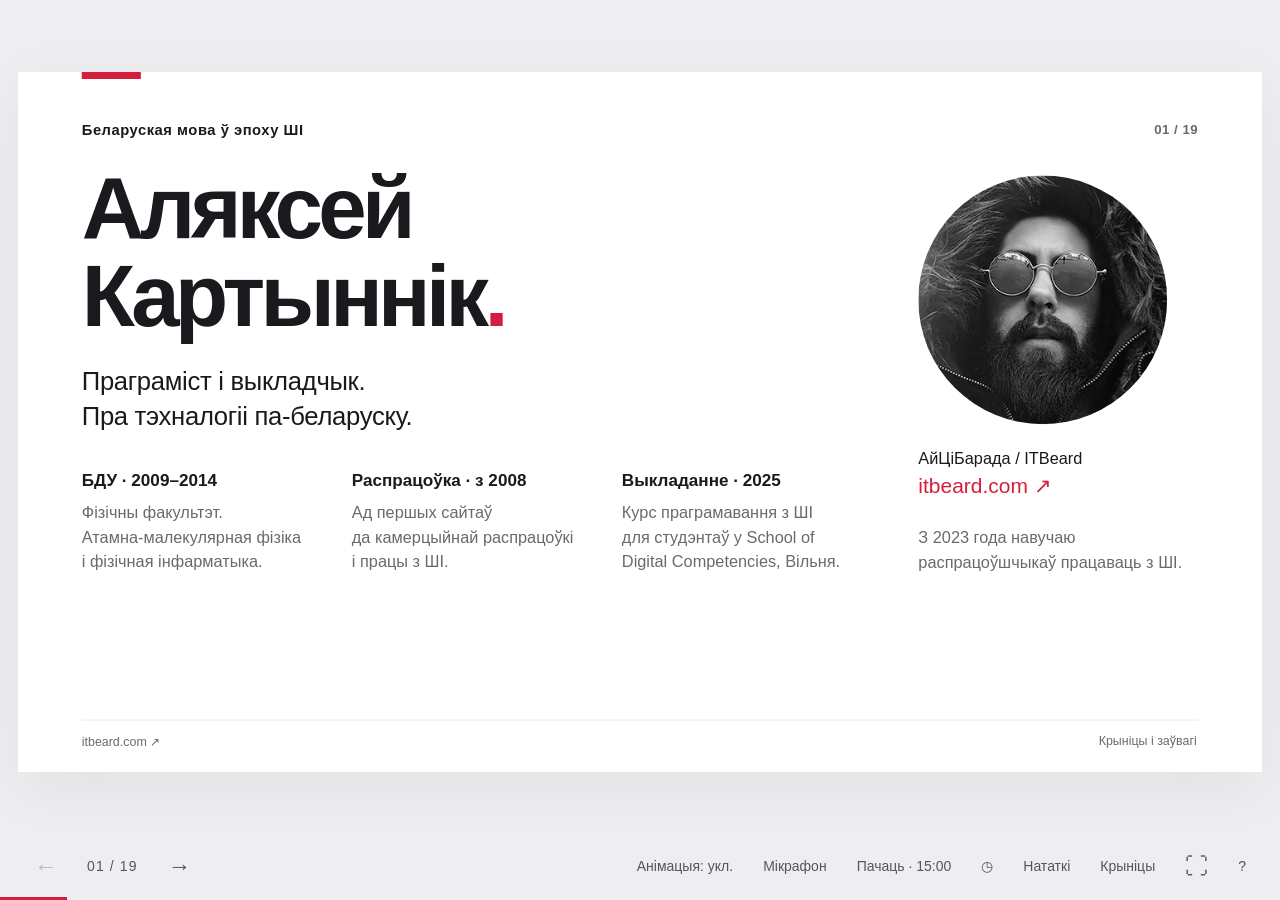
==== commit f40d235a: "Defer presentation startup until all controls are parsed" ====
--- a/index.html
+++ b/index.html
@@ -2530,14 +2530,15 @@
         Для навігацыі ўключыце JavaScript. Усе слайды даступныя пры друку.
       </p></noscript
     >
-    <script src="js/data.js"></script>
-    <script src="js/presenter-core.js"></script>
-    <script src="js/app.js"></script>
     <div hidden role="alert" id="time-warning">
       <div>
         <span>Засталася хвіліна</span><strong>Лёша, трэба сканчваць</strong>
       </div>
       <button id="dismiss-time-warning" aria-label="Схаваць напамін">×</button>
     </div>
+    <!-- Initialize only after every presentation control has been parsed. -->
+    <script defer src="js/data.js"></script>
+    <script defer src="js/presenter-core.js"></script>
+    <script defer src="js/app.js"></script>
   </body>
 </html>
--- a/css/style.css
+++ b/css/style.css
@@ -8,6 +8,7 @@
   --scale: 1;
   --sw: 1600px;
   --sh: 900px;
+  --toolbar-height: 68px;
 }
 * {
   box-sizing: border-box;
@@ -24,6 +25,10 @@
 body {
   background: #eeeef0;
   overflow: hidden;
+  display: flex;
+  flex-direction: column;
+  height: 100vh;
+  height: 100dvh;
 }
 button,
 input,
@@ -58,11 +63,16 @@
   margin: 0;
 }
 #viewport {
-  height: calc(100% - 68px);
+  flex: 1;
+  min-width: 0;
+  min-height: 0;
   display: flex;
   align-items: center;
   justify-content: center;
   padding: 12px 18px 0;
+}
+:where(:fullscreen) #viewport {
+  padding: 0;
 }
 #frame {
   width: var(--sw);
@@ -896,12 +906,14 @@
   color: var(--red);
 }
 .toolbar {
-  height: 68px;
-  display: flex;
+  min-height: 68px;
+  flex: none;
+  display: flex;
+  flex-wrap: wrap;
   align-items: center;
   justify-content: space-between;
-  gap: 20px;
-  padding: 0 max(22px, calc((100vw - 1350px) / 2));
+  gap: 4px 20px;
+  padding: 10px max(22px, calc((100vw - 1350px) / 2));
   font-size: 14px;
 }
 .nav-group,
@@ -909,6 +921,14 @@
   display: flex;
   align-items: center;
   gap: 6px;
+}
+.nav-group {
+  flex-shrink: 0;
+}
+.tools-group {
+  flex-wrap: wrap;
+  justify-content: center;
+  min-width: 0;
 }
 .toolbar button {
   background: transparent;
@@ -1095,7 +1115,7 @@
 }
 #toast {
   position: fixed;
-  bottom: 84px;
+  bottom: calc(var(--toolbar-height) + 16px);
   left: 50%;
   transform: translateX(-50%);
   background: var(--ink);
@@ -1186,11 +1206,14 @@
   body {
     overflow: auto;
     background: white;
+    display: block;
+    height: auto;
+    min-height: 100dvh;
   }
   #viewport {
     height: auto;
     display: block;
-    padding: 0 0 75px;
+    padding: 0 0 calc(var(--toolbar-height) + 12px);
   }
   #frame {
     width: 100%;
@@ -1209,7 +1232,7 @@
     position: relative;
     inset: auto;
     padding: 34px 24px 35px;
-    min-height: calc(100svh - 70px);
+    min-height: calc(100svh - var(--toolbar-height));
   }
   .slide.active {
     display: block;
@@ -1614,7 +1637,9 @@
     backdrop-filter: blur(12px);
     width: 100%;
     z-index: 3;
-    height: 64px;
+    min-height: 64px;
+    padding: 8px 10px;
+    justify-content: center;
   }
   .toolbar button {
     font-size: 12px;
@@ -1659,6 +1684,7 @@
   }
   html,
   body {
+    display: block;
     height: auto;
     overflow: visible;
     background: white;
@@ -2026,7 +2052,7 @@
 #time-warning {
   position: fixed;
   left: 50%;
-  bottom: 86px;
+  bottom: calc(var(--toolbar-height) + 18px);
   transform: translateX(-50%);
   display: flex;
   align-items: center;
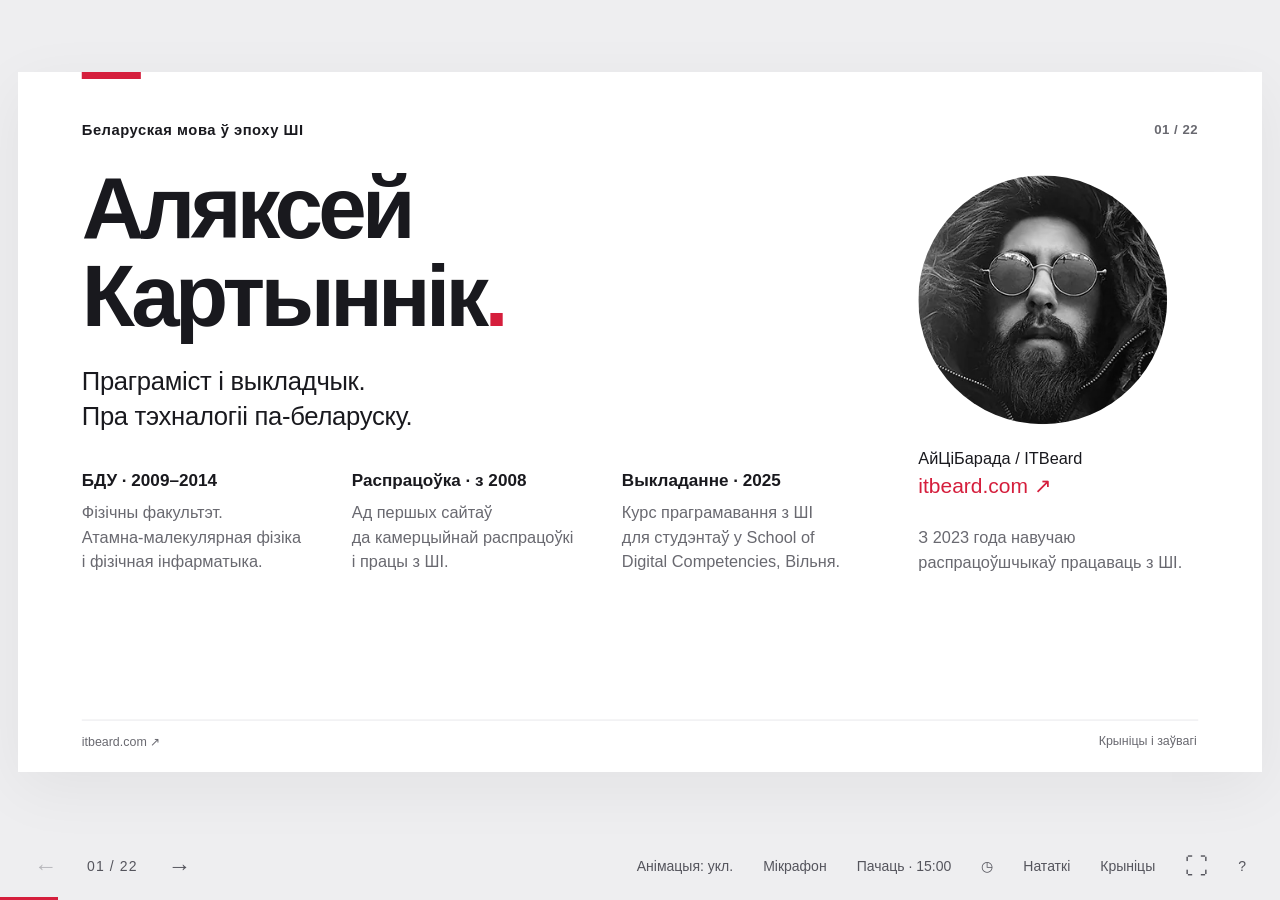
==== commit 77a07697: "feat: add assets, styles, and content for new project sections" ====
--- a/index.html
+++ b/index.html
@@ -1,2544 +1,1510 @@
 <!doctype html>
 <html lang="be">
-  <head>
-    <meta charset="utf-8" />
-    <meta name="viewport" content="width=device-width,initial-scale=1" />
-    <meta name="color-scheme" content="light" />
-    <meta
-      name="description"
-      content="Беларуская мова ў эпоху штучнага інтэлекту. Аляксей Картыннік: чатыры праекты і магчымасці супрацы з лінгвістамі."
-    />
-    <title>Беларуская мова ў эпоху ШІ · Аляксей Картыннік</title>
-    <link rel="stylesheet" href="css/style.css" />
-  </head>
-  <body>
-    <main id="viewport" aria-label="Прэзентацыя на 19 слайдаў">
-      <div id="frame">
-        <div id="deck">
-          <section
-            class="slide intro active"
-            data-index="0"
-            aria-label="1. Аляксей Картыннік"
-            aria-hidden="false"
-          >
-            <header class="slide-header">
-              <p>Беларуская мова ў эпоху ШІ</p>
-              <span>01 / 19</span>
-            </header>
-            <div class="bio">
-              <div>
-                <h1>Аляксей<br />Картыннік<span class="red">.</span></h1>
-                <p class="lead">
-                  Праграміст і выкладчык.<br />Пра тэхналогіі па-беларуску.
-                </p>
-                <div class="bio-facts">
-                  <div>
-                    <b>БДУ · 2009–2014</b>
-                    <p>
-                      Фізічны факультэт.<br />Атамна-малекулярная фізіка<br />і
-                      фізічная інфарматыка.
-                    </p>
-                  </div>
-                  <div>
-                    <b>Распрацоўка · з 2008</b>
-                    <p>
-                      Ад першых сайтаў<br />да камерцыйнай распрацоўкі<br />і
-                      працы з ШІ.
-                    </p>
-                  </div>
-                  <div>
-                    <b>Выкладанне · 2025</b>
-                    <p>
-                      Курс праграмавання з ШІ<br />для студэнтаў у School of<br />Digital
-                      Competencies, Вільня.
-                    </p>
-                  </div>
-                </div>
-              </div>
-              <aside class="bio-aside">
-                <img
-                  src="assets/itbeard.webp"
-                  width="300"
-                  height="300"
-                  alt="Аляксей Картыннік"
-                />
-                <p>АйЦіБарада / ITBeard</p>
-                <a
-                  href="https://itbeard.com/"
-                  target="_blank"
-                  rel="noopener noreferrer"
-                  >itbeard.com ↗</a
-                ><span
-                  >З 2023 года навучаю<br />распрацоўшчыкаў працаваць з
-                  ШІ.</span
-                >
-              </aside>
-            </div>
-            <footer class="foot">
-              <div>
-                <a
-                  href="https://itbeard.com/about/"
-                  target="_blank"
-                  rel="noopener noreferrer"
-                  >itbeard.com ↗</a
-                >
-              </div>
-              <button data-sources="">Крыніцы і заўвагі</button>
-            </footer>
-          </section>
-          <section
-            class="slide"
-            data-index="1"
-            aria-label="2. Два праекты па-беларуску"
-            aria-hidden="true"
-          >
-            <header class="slide-header">
-              <p>Мае праекты</p>
-              <span>02 / 19</span>
-            </header>
-            <h2>
-              Размова пра тэхналогіі.<br /><span class="red"
-                >На сваёй мове.</span
-              >
-            </h2>
-            <div class="project-duo">
-              <article>
-                <p class="label">YouTube і падкаст</p>
-                <h3>Цёмны Лёс</h3>
-                <p>
-                  Размовы з беларусамі пра іх працу,<br />навуку і творчасць.
-                  Досвед выкарыстання ШІ.
-                </p>
-                <a
-                  href="https://youtube.com/@ciomnylos"
-                  target="_blank"
-                  rel="noopener noreferrer"
-                  >youtube.com/@ciomnylos ↗</a
-                >
-              </article>
-              <article>
-                <p class="label">Падкаст пра штучны інтэлект</p>
-                <h3>Каласы<br />пад сярпом ШІ</h3>
-                <p>
-                  Навіны ШІ ў свеце і Беларусі.<br />Разам з Эміліяй Гаўрус і
-                  Яўгенам Яфімавым.
-                </p>
-                <a
-                  href="https://kalasy.ai/"
-                  target="_blank"
-                  rel="noopener noreferrer"
-                  >kalasy.ai ↗</a
-                >
-              </article>
-            </div>
-            <footer class="foot">
-              <div>
-                <a
-                  href="https://itbeard.com/#projects"
-                  target="_blank"
-                  rel="noopener noreferrer"
-                  >itbeard.com ↗</a
-                >
-              </div>
-              <button data-sources="">Крыніцы і заўвагі</button>
-            </footer>
-          </section>
-          <section
-            aria-hidden="true"
-            aria-label="3. Як выглядае нейрасетка"
-            data-index="2"
-            class="slide network-slide"
-          >
-            <header class="slide-header">
-              <p>Як працуе моўная мадэль · 1 / 3</p>
-              <span>03 / 19</span>
-            </header>
-            <h2>
-              Нейрасетка.<br /><span class="red">Сувязі, якія вучацца.</span>
-            </h2>
-            <div class="network-visual">
-              <svg
-                viewBox="0 0 1120 470"
-                role="img"
-                aria-labelledby="network-title network-desc"
-              >
-                <title id="network-title">
-                  Сігнал праходзіць праз пласты нейрасеткі
-                </title>
-                <desc id="network-desc">
-                  Злева ўваходныя даныя, у цэнтры звязаныя паміж сабой
-                  вылічальныя вузлы, справа вынік. Сіла сувязяў змяняецца падчас
-                  навучання.
-                </desc>
-                <path
-                  class="nn-edge"
-                  style="--delay: 0s; --weight: 0.5"
-                  d="M100 158.5 L330 82"
-                />
-                <path
-                  class="nn-signal"
-                  style="--delay: 0s"
-                  pathLength="100"
-                  d="M100 158.5 L330 82"
-                />
-                <path
-                  class="nn-edge"
-                  style="--delay: 0.06s; --weight: 1"
-                  d="M100 158.5 L330 133"
-                />
-                <path
-                  class="nn-edge"
-                  style="--delay: 0.11s; --weight: 1.5"
-                  d="M100 158.5 L330 184"
-                />
-                <path
-                  class="nn-edge"
-                  style="--delay: 0.17s; --weight: 0.5"
-                  d="M100 158.5 L330 235"
-                />
-                <path
-                  class="nn-signal"
-                  style="--delay: 0.17s"
-                  pathLength="100"
-                  d="M100 158.5 L330 235"
-                />
-                <path
-                  class="nn-edge"
-                  style="--delay: 0.22s; --weight: 1"
-                  d="M100 158.5 L330 286"
-                />
-                <path
-                  class="nn-edge"
-                  style="--delay: 0.28s; --weight: 1.5"
-                  d="M100 158.5 L330 337"
-                />
-                <path
-                  class="nn-edge"
-                  style="--delay: 0.33s; --weight: 0.5"
-                  d="M100 158.5 L330 388"
-                />
-                <path
-                  class="nn-signal"
-                  style="--delay: 0.33s"
-                  pathLength="100"
-                  d="M100 158.5 L330 388"
-                />
-                <path
-                  class="nn-edge"
-                  style="--delay: 0.06s; --weight: 1"
-                  d="M100 209.5 L330 82"
-                />
-                <path
-                  class="nn-edge"
-                  style="--delay: 0.11s; --weight: 1.5"
-                  d="M100 209.5 L330 133"
-                />
-                <path
-                  class="nn-edge"
-                  style="--delay: 0.17s; --weight: 0.5"
-                  d="M100 209.5 L330 184"
-                />
-                <path
-                  class="nn-signal"
-                  style="--delay: 0.17s"
-                  pathLength="100"
-                  d="M100 209.5 L330 184"
-                />
-                <path
-                  class="nn-edge"
-                  style="--delay: 0.22s; --weight: 1"
-                  d="M100 209.5 L330 235"
-                />
-                <path
-                  class="nn-edge"
-                  style="--delay: 0.28s; --weight: 1.5"
-                  d="M100 209.5 L330 286"
-                />
-                <path
-                  class="nn-edge"
-                  style="--delay: 0.33s; --weight: 0.5"
-                  d="M100 209.5 L330 337"
-                />
-                <path
-                  class="nn-signal"
-                  style="--delay: 0.33s"
-                  pathLength="100"
-                  d="M100 209.5 L330 337"
-                />
-                <path
-                  class="nn-edge"
-                  style="--delay: 0.39s; --weight: 1"
-                  d="M100 209.5 L330 388"
-                />
-                <path
-                  class="nn-edge"
-                  style="--delay: 0.11s; --weight: 1.5"
-                  d="M100 260.5 L330 82"
-                />
-                <path
-                  class="nn-edge"
-                  style="--delay: 0.17s; --weight: 0.5"
-                  d="M100 260.5 L330 133"
-                />
-                <path
-                  class="nn-signal"
-                  style="--delay: 0.17s"
-                  pathLength="100"
-                  d="M100 260.5 L330 133"
-                />
-                <path
-                  class="nn-edge"
-                  style="--delay: 0.22s; --weight: 1"
-                  d="M100 260.5 L330 184"
-                />
-                <path
-                  class="nn-edge"
-                  style="--delay: 0.28s; --weight: 1.5"
-                  d="M100 260.5 L330 235"
-                />
-                <path
-                  class="nn-edge"
-                  style="--delay: 0.33s; --weight: 0.5"
-                  d="M100 260.5 L330 286"
-                />
-                <path
-                  class="nn-signal"
-                  style="--delay: 0.33s"
-                  pathLength="100"
-                  d="M100 260.5 L330 286"
-                />
-                <path
-                  class="nn-edge"
-                  style="--delay: 0.39s; --weight: 1"
-                  d="M100 260.5 L330 337"
-                />
-                <path
-                  class="nn-edge"
-                  style="--delay: 0.44s; --weight: 1.5"
-                  d="M100 260.5 L330 388"
-                />
-                <path
-                  class="nn-edge"
-                  style="--delay: 0.17s; --weight: 0.5"
-                  d="M100 311.5 L330 82"
-                />
-                <path
-                  class="nn-signal"
-                  style="--delay: 0.17s"
-                  pathLength="100"
-                  d="M100 311.5 L330 82"
-                />
-                <path
-                  class="nn-edge"
-                  style="--delay: 0.22s; --weight: 1"
-                  d="M100 311.5 L330 133"
-                />
-                <path
-                  class="nn-edge"
-                  style="--delay: 0.28s; --weight: 1.5"
-                  d="M100 311.5 L330 184"
-                />
-                <path
-                  class="nn-edge"
-                  style="--delay: 0.33s; --weight: 0.5"
-                  d="M100 311.5 L330 235"
-                />
-                <path
-                  class="nn-signal"
-                  style="--delay: 0.33s"
-                  pathLength="100"
-                  d="M100 311.5 L330 235"
-                />
-                <path
-                  class="nn-edge"
-                  style="--delay: 0.39s; --weight: 1"
-                  d="M100 311.5 L330 286"
-                />
-                <path
-                  class="nn-edge"
-                  style="--delay: 0.44s; --weight: 1.5"
-                  d="M100 311.5 L330 337"
-                />
-                <path
-                  class="nn-edge"
-                  style="--delay: 0.49s; --weight: 0.5"
-                  d="M100 311.5 L330 388"
-                />
-                <path
-                  class="nn-signal"
-                  style="--delay: 0.49s"
-                  pathLength="100"
-                  d="M100 311.5 L330 388"
-                />
-                <path
-                  class="nn-edge"
-                  style="--delay: 0.65s; --weight: 0.5"
-                  d="M330 82 L560 82"
-                />
-                <path
-                  class="nn-signal"
-                  style="--delay: 0.65s"
-                  pathLength="100"
-                  d="M330 82 L560 82"
-                />
-                <path
-                  class="nn-edge"
-                  style="--delay: 0.71s; --weight: 1"
-                  d="M330 82 L560 133"
-                />
-                <path
-                  class="nn-edge"
-                  style="--delay: 0.76s; --weight: 1.5"
-                  d="M330 82 L560 184"
-                />
-                <path
-                  class="nn-edge"
-                  style="--delay: 0.82s; --weight: 0.5"
-                  d="M330 82 L560 235"
-                />
-                <path
-                  class="nn-signal"
-                  style="--delay: 0.82s"
-                  pathLength="100"
-                  d="M330 82 L560 235"
-                />
-                <path
-                  class="nn-edge"
-                  style="--delay: 0.87s; --weight: 1"
-                  d="M330 82 L560 286"
-                />
-                <path
-                  class="nn-edge"
-                  style="--delay: 0.93s; --weight: 1.5"
-                  d="M330 82 L560 337"
-                />
-                <path
-                  class="nn-edge"
-                  style="--delay: 0.98s; --weight: 0.5"
-                  d="M330 82 L560 388"
-                />
-                <path
-                  class="nn-signal"
-                  style="--delay: 0.98s"
-                  pathLength="100"
-                  d="M330 82 L560 388"
-                />
-                <path
-                  class="nn-edge"
-                  style="--delay: 0.71s; --weight: 1"
-                  d="M330 133 L560 82"
-                />
-                <path
-                  class="nn-edge"
-                  style="--delay: 0.76s; --weight: 1.5"
-                  d="M330 133 L560 133"
-                />
-                <path
-                  class="nn-edge"
-                  style="--delay: 0.82s; --weight: 0.5"
-                  d="M330 133 L560 184"
-                />
-                <path
-                  class="nn-signal"
-                  style="--delay: 0.82s"
-                  pathLength="100"
-                  d="M330 133 L560 184"
-                />
-                <path
-                  class="nn-edge"
-                  style="--delay: 0.87s; --weight: 1"
-                  d="M330 133 L560 235"
-                />
-                <path
-                  class="nn-edge"
-                  style="--delay: 0.93s; --weight: 1.5"
-                  d="M330 133 L560 286"
-                />
-                <path
-                  class="nn-edge"
-                  style="--delay: 0.98s; --weight: 0.5"
-                  d="M330 133 L560 337"
-                />
-                <path
-                  class="nn-signal"
-                  style="--delay: 0.98s"
-                  pathLength="100"
-                  d="M330 133 L560 337"
-                />
-                <path
-                  class="nn-edge"
-                  style="--delay: 1.04s; --weight: 1"
-                  d="M330 133 L560 388"
-                />
-                <path
-                  class="nn-edge"
-                  style="--delay: 0.76s; --weight: 1.5"
-                  d="M330 184 L560 82"
-                />
-                <path
-                  class="nn-edge"
-                  style="--delay: 0.82s; --weight: 0.5"
-                  d="M330 184 L560 133"
-                />
-                <path
-                  class="nn-signal"
-                  style="--delay: 0.82s"
-                  pathLength="100"
-                  d="M330 184 L560 133"
-                />
-                <path
-                  class="nn-edge"
-                  style="--delay: 0.87s; --weight: 1"
-                  d="M330 184 L560 184"
-                />
-                <path
-                  class="nn-edge"
-                  style="--delay: 0.93s; --weight: 1.5"
-                  d="M330 184 L560 235"
-                />
-                <path
-                  class="nn-edge"
-                  style="--delay: 0.98s; --weight: 0.5"
-                  d="M330 184 L560 286"
-                />
-                <path
-                  class="nn-signal"
-                  style="--delay: 0.98s"
-                  pathLength="100"
-                  d="M330 184 L560 286"
-                />
-                <path
-                  class="nn-edge"
-                  style="--delay: 1.04s; --weight: 1"
-                  d="M330 184 L560 337"
-                />
-                <path
-                  class="nn-edge"
-                  style="--delay: 1.09s; --weight: 1.5"
-                  d="M330 184 L560 388"
-                />
-                <path
-                  class="nn-edge"
-                  style="--delay: 0.82s; --weight: 0.5"
-                  d="M330 235 L560 82"
-                />
-                <path
-                  class="nn-signal"
-                  style="--delay: 0.82s"
-                  pathLength="100"
-                  d="M330 235 L560 82"
-                />
-                <path
-                  class="nn-edge"
-                  style="--delay: 0.87s; --weight: 1"
-                  d="M330 235 L560 133"
-                />
-                <path
-                  class="nn-edge"
-                  style="--delay: 0.93s; --weight: 1.5"
-                  d="M330 235 L560 184"
-                />
-                <path
-                  class="nn-edge"
-                  style="--delay: 0.98s; --weight: 0.5"
-                  d="M330 235 L560 235"
-                />
-                <path
-                  class="nn-signal"
-                  style="--delay: 0.98s"
-                  pathLength="100"
-                  d="M330 235 L560 235"
-                />
-                <path
-                  class="nn-edge"
-                  style="--delay: 1.04s; --weight: 1"
-                  d="M330 235 L560 286"
-                />
-                <path
-                  class="nn-edge"
-                  style="--delay: 1.09s; --weight: 1.5"
-                  d="M330 235 L560 337"
-                />
-                <path
-                  class="nn-edge"
-                  style="--delay: 1.15s; --weight: 0.5"
-                  d="M330 235 L560 388"
-                />
-                <path
-                  class="nn-signal"
-                  style="--delay: 1.15s"
-                  pathLength="100"
-                  d="M330 235 L560 388"
-                />
-                <path
-                  class="nn-edge"
-                  style="--delay: 0.87s; --weight: 1"
-                  d="M330 286 L560 82"
-                />
-                <path
-                  class="nn-edge"
-                  style="--delay: 0.93s; --weight: 1.5"
-                  d="M330 286 L560 133"
-                />
-                <path
-                  class="nn-edge"
-                  style="--delay: 0.98s; --weight: 0.5"
-                  d="M330 286 L560 184"
-                />
-                <path
-                  class="nn-signal"
-                  style="--delay: 0.98s"
-                  pathLength="100"
-                  d="M330 286 L560 184"
-                />
-                <path
-                  class="nn-edge"
-                  style="--delay: 1.04s; --weight: 1"
-                  d="M330 286 L560 235"
-                />
-                <path
-                  class="nn-edge"
-                  style="--delay: 1.09s; --weight: 1.5"
-                  d="M330 286 L560 286"
-                />
-                <path
-                  class="nn-edge"
-                  style="--delay: 1.15s; --weight: 0.5"
-                  d="M330 286 L560 337"
-                />
-                <path
-                  class="nn-signal"
-                  style="--delay: 1.15s"
-                  pathLength="100"
-                  d="M330 286 L560 337"
-                />
-                <path
-                  class="nn-edge"
-                  style="--delay: 1.2s; --weight: 1"
-                  d="M330 286 L560 388"
-                />
-                <path
-                  class="nn-edge"
-                  style="--delay: 0.93s; --weight: 1.5"
-                  d="M330 337 L560 82"
-                />
-                <path
-                  class="nn-edge"
-                  style="--delay: 0.98s; --weight: 0.5"
-                  d="M330 337 L560 133"
-                />
-                <path
-                  class="nn-signal"
-                  style="--delay: 0.98s"
-                  pathLength="100"
-                  d="M330 337 L560 133"
-                />
-                <path
-                  class="nn-edge"
-                  style="--delay: 1.04s; --weight: 1"
-                  d="M330 337 L560 184"
-                />
-                <path
-                  class="nn-edge"
-                  style="--delay: 1.09s; --weight: 1.5"
-                  d="M330 337 L560 235"
-                />
-                <path
-                  class="nn-edge"
-                  style="--delay: 1.15s; --weight: 0.5"
-                  d="M330 337 L560 286"
-                />
-                <path
-                  class="nn-signal"
-                  style="--delay: 1.15s"
-                  pathLength="100"
-                  d="M330 337 L560 286"
-                />
-                <path
-                  class="nn-edge"
-                  style="--delay: 1.2s; --weight: 1"
-                  d="M330 337 L560 337"
-                />
-                <path
-                  class="nn-edge"
-                  style="--delay: 1.25s; --weight: 1.5"
-                  d="M330 337 L560 388"
-                />
-                <path
-                  class="nn-edge"
-                  style="--delay: 0.98s; --weight: 0.5"
-                  d="M330 388 L560 82"
-                />
-                <path
-                  class="nn-signal"
-                  style="--delay: 0.98s"
-                  pathLength="100"
-                  d="M330 388 L560 82"
-                />
-                <path
-                  class="nn-edge"
-                  style="--delay: 1.04s; --weight: 1"
-                  d="M330 388 L560 133"
-                />
-                <path
-                  class="nn-edge"
-                  style="--delay: 1.09s; --weight: 1.5"
-                  d="M330 388 L560 184"
-                />
-                <path
-                  class="nn-edge"
-                  style="--delay: 1.15s; --weight: 0.5"
-                  d="M330 388 L560 235"
-                />
-                <path
-                  class="nn-signal"
-                  style="--delay: 1.15s"
-                  pathLength="100"
-                  d="M330 388 L560 235"
-                />
-                <path
-                  class="nn-edge"
-                  style="--delay: 1.2s; --weight: 1"
-                  d="M330 388 L560 286"
-                />
-                <path
-                  class="nn-edge"
-                  style="--delay: 1.25s; --weight: 1.5"
-                  d="M330 388 L560 337"
-                />
-                <path
-                  class="nn-edge"
-                  style="--delay: 1.31s; --weight: 0.5"
-                  d="M330 388 L560 388"
-                />
-                <path
-                  class="nn-signal"
-                  style="--delay: 1.31s"
-                  pathLength="100"
-                  d="M330 388 L560 388"
-                />
-                <path
-                  class="nn-edge"
-                  style="--delay: 1.3s; --weight: 0.5"
-                  d="M560 82 L790 82"
-                />
-                <path
-                  class="nn-signal"
-                  style="--delay: 1.3s"
-                  pathLength="100"
-                  d="M560 82 L790 82"
-                />
-                <path
-                  class="nn-edge"
-                  style="--delay: 1.35s; --weight: 1"
-                  d="M560 82 L790 133"
-                />
-                <path
-                  class="nn-edge"
-                  style="--delay: 1.41s; --weight: 1.5"
-                  d="M560 82 L790 184"
-                />
-                <path
-                  class="nn-edge"
-                  style="--delay: 1.47s; --weight: 0.5"
-                  d="M560 82 L790 235"
-                />
-                <path
-                  class="nn-signal"
-                  style="--delay: 1.47s"
-                  pathLength="100"
-                  d="M560 82 L790 235"
-                />
-                <path
-                  class="nn-edge"
-                  style="--delay: 1.52s; --weight: 1"
-                  d="M560 82 L790 286"
-                />
-                <path
-                  class="nn-edge"
-                  style="--delay: 1.58s; --weight: 1.5"
-                  d="M560 82 L790 337"
-                />
-                <path
-                  class="nn-edge"
-                  style="--delay: 1.63s; --weight: 0.5"
-                  d="M560 82 L790 388"
-                />
-                <path
-                  class="nn-signal"
-                  style="--delay: 1.63s"
-                  pathLength="100"
-                  d="M560 82 L790 388"
-                />
-                <path
-                  class="nn-edge"
-                  style="--delay: 1.35s; --weight: 1"
-                  d="M560 133 L790 82"
-                />
-                <path
-                  class="nn-edge"
-                  style="--delay: 1.41s; --weight: 1.5"
-                  d="M560 133 L790 133"
-                />
-                <path
-                  class="nn-edge"
-                  style="--delay: 1.47s; --weight: 0.5"
-                  d="M560 133 L790 184"
-                />
-                <path
-                  class="nn-signal"
-                  style="--delay: 1.47s"
-                  pathLength="100"
-                  d="M560 133 L790 184"
-                />
-                <path
-                  class="nn-edge"
-                  style="--delay: 1.52s; --weight: 1"
-                  d="M560 133 L790 235"
-                />
-                <path
-                  class="nn-edge"
-                  style="--delay: 1.58s; --weight: 1.5"
-                  d="M560 133 L790 286"
-                />
-                <path
-                  class="nn-edge"
-                  style="--delay: 1.63s; --weight: 0.5"
-                  d="M560 133 L790 337"
-                />
-                <path
-                  class="nn-signal"
-                  style="--delay: 1.63s"
-                  pathLength="100"
-                  d="M560 133 L790 337"
-                />
-                <path
-                  class="nn-edge"
-                  style="--delay: 1.69s; --weight: 1"
-                  d="M560 133 L790 388"
-                />
-                <path
-                  class="nn-edge"
-                  style="--delay: 1.41s; --weight: 1.5"
-                  d="M560 184 L790 82"
-                />
-                <path
-                  class="nn-edge"
-                  style="--delay: 1.47s; --weight: 0.5"
-                  d="M560 184 L790 133"
-                />
-                <path
-                  class="nn-signal"
-                  style="--delay: 1.47s"
-                  pathLength="100"
-                  d="M560 184 L790 133"
-                />
-                <path
-                  class="nn-edge"
-                  style="--delay: 1.52s; --weight: 1"
-                  d="M560 184 L790 184"
-                />
-                <path
-                  class="nn-edge"
-                  style="--delay: 1.58s; --weight: 1.5"
-                  d="M560 184 L790 235"
-                />
-                <path
-                  class="nn-edge"
-                  style="--delay: 1.63s; --weight: 0.5"
-                  d="M560 184 L790 286"
-                />
-                <path
-                  class="nn-signal"
-                  style="--delay: 1.63s"
-                  pathLength="100"
-                  d="M560 184 L790 286"
-                />
-                <path
-                  class="nn-edge"
-                  style="--delay: 1.69s; --weight: 1"
-                  d="M560 184 L790 337"
-                />
-                <path
-                  class="nn-edge"
-                  style="--delay: 1.74s; --weight: 1.5"
-                  d="M560 184 L790 388"
-                />
-                <path
-                  class="nn-edge"
-                  style="--delay: 1.47s; --weight: 0.5"
-                  d="M560 235 L790 82"
-                />
-                <path
-                  class="nn-signal"
-                  style="--delay: 1.47s"
-                  pathLength="100"
-                  d="M560 235 L790 82"
-                />
-                <path
-                  class="nn-edge"
-                  style="--delay: 1.52s; --weight: 1"
-                  d="M560 235 L790 133"
-                />
-                <path
-                  class="nn-edge"
-                  style="--delay: 1.58s; --weight: 1.5"
-                  d="M560 235 L790 184"
-                />
-                <path
-                  class="nn-edge"
-                  style="--delay: 1.63s; --weight: 0.5"
-                  d="M560 235 L790 235"
-                />
-                <path
-                  class="nn-signal"
-                  style="--delay: 1.63s"
-                  pathLength="100"
-                  d="M560 235 L790 235"
-                />
-                <path
-                  class="nn-edge"
-                  style="--delay: 1.69s; --weight: 1"
-                  d="M560 235 L790 286"
-                />
-                <path
-                  class="nn-edge"
-                  style="--delay: 1.74s; --weight: 1.5"
-                  d="M560 235 L790 337"
-                />
-                <path
-                  class="nn-edge"
-                  style="--delay: 1.79s; --weight: 0.5"
-                  d="M560 235 L790 388"
-                />
-                <path
-                  class="nn-signal"
-                  style="--delay: 1.79s"
-                  pathLength="100"
-                  d="M560 235 L790 388"
-                />
-                <path
-                  class="nn-edge"
-                  style="--delay: 1.52s; --weight: 1"
-                  d="M560 286 L790 82"
-                />
-                <path
-                  class="nn-edge"
-                  style="--delay: 1.58s; --weight: 1.5"
-                  d="M560 286 L790 133"
-                />
-                <path
-                  class="nn-edge"
-                  style="--delay: 1.63s; --weight: 0.5"
-                  d="M560 286 L790 184"
-                />
-                <path
-                  class="nn-signal"
-                  style="--delay: 1.63s"
-                  pathLength="100"
-                  d="M560 286 L790 184"
-                />
-                <path
-                  class="nn-edge"
-                  style="--delay: 1.69s; --weight: 1"
-                  d="M560 286 L790 235"
-                />
-                <path
-                  class="nn-edge"
-                  style="--delay: 1.74s; --weight: 1.5"
-                  d="M560 286 L790 286"
-                />
-                <path
-                  class="nn-edge"
-                  style="--delay: 1.79s; --weight: 0.5"
-                  d="M560 286 L790 337"
-                />
-                <path
-                  class="nn-signal"
-                  style="--delay: 1.79s"
-                  pathLength="100"
-                  d="M560 286 L790 337"
-                />
-                <path
-                  class="nn-edge"
-                  style="--delay: 1.85s; --weight: 1"
-                  d="M560 286 L790 388"
-                />
-                <path
-                  class="nn-edge"
-                  style="--delay: 1.58s; --weight: 1.5"
-                  d="M560 337 L790 82"
-                />
-                <path
-                  class="nn-edge"
-                  style="--delay: 1.63s; --weight: 0.5"
-                  d="M560 337 L790 133"
-                />
-                <path
-                  class="nn-signal"
-                  style="--delay: 1.63s"
-                  pathLength="100"
-                  d="M560 337 L790 133"
-                />
-                <path
-                  class="nn-edge"
-                  style="--delay: 1.69s; --weight: 1"
-                  d="M560 337 L790 184"
-                />
-                <path
-                  class="nn-edge"
-                  style="--delay: 1.74s; --weight: 1.5"
-                  d="M560 337 L790 235"
-                />
-                <path
-                  class="nn-edge"
-                  style="--delay: 1.79s; --weight: 0.5"
-                  d="M560 337 L790 286"
-                />
-                <path
-                  class="nn-signal"
-                  style="--delay: 1.79s"
-                  pathLength="100"
-                  d="M560 337 L790 286"
-                />
-                <path
-                  class="nn-edge"
-                  style="--delay: 1.85s; --weight: 1"
-                  d="M560 337 L790 337"
-                />
-                <path
-                  class="nn-edge"
-                  style="--delay: 1.91s; --weight: 1.5"
-                  d="M560 337 L790 388"
-                />
-                <path
-                  class="nn-edge"
-                  style="--delay: 1.63s; --weight: 0.5"
-                  d="M560 388 L790 82"
-                />
-                <path
-                  class="nn-signal"
-                  style="--delay: 1.63s"
-                  pathLength="100"
-                  d="M560 388 L790 82"
-                />
-                <path
-                  class="nn-edge"
-                  style="--delay: 1.69s; --weight: 1"
-                  d="M560 388 L790 133"
-                />
-                <path
-                  class="nn-edge"
-                  style="--delay: 1.74s; --weight: 1.5"
-                  d="M560 388 L790 184"
-                />
-                <path
-                  class="nn-edge"
-                  style="--delay: 1.79s; --weight: 0.5"
-                  d="M560 388 L790 235"
-                />
-                <path
-                  class="nn-signal"
-                  style="--delay: 1.79s"
-                  pathLength="100"
-                  d="M560 388 L790 235"
-                />
-                <path
-                  class="nn-edge"
-                  style="--delay: 1.85s; --weight: 1"
-                  d="M560 388 L790 286"
-                />
-                <path
-                  class="nn-edge"
-                  style="--delay: 1.91s; --weight: 1.5"
-                  d="M560 388 L790 337"
-                />
-                <path
-                  class="nn-edge"
-                  style="--delay: 1.96s; --weight: 0.5"
-                  d="M560 388 L790 388"
-                />
-                <path
-                  class="nn-signal"
-                  style="--delay: 1.96s"
-                  pathLength="100"
-                  d="M560 388 L790 388"
-                />
-                <path
-                  class="nn-edge"
-                  style="--delay: 1.95s; --weight: 0.5"
-                  d="M790 82 L1020 184"
-                />
-                <path
-                  class="nn-signal"
-                  style="--delay: 1.95s"
-                  pathLength="100"
-                  d="M790 82 L1020 184"
-                />
-                <path
-                  class="nn-edge"
-                  style="--delay: 2.01s; --weight: 1"
-                  d="M790 82 L1020 235"
-                />
-                <path
-                  class="nn-edge"
-                  style="--delay: 2.06s; --weight: 1.5"
-                  d="M790 82 L1020 286"
-                />
-                <path
-                  class="nn-edge"
-                  style="--delay: 2.01s; --weight: 1"
-                  d="M790 133 L1020 184"
-                />
-                <path
-                  class="nn-edge"
-                  style="--delay: 2.06s; --weight: 1.5"
-                  d="M790 133 L1020 235"
-                />
-                <path
-                  class="nn-edge"
-                  style="--delay: 2.12s; --weight: 0.5"
-                  d="M790 133 L1020 286"
-                />
-                <path
-                  class="nn-signal"
-                  style="--delay: 2.12s"
-                  pathLength="100"
-                  d="M790 133 L1020 286"
-                />
-                <path
-                  class="nn-edge"
-                  style="--delay: 2.06s; --weight: 1.5"
-                  d="M790 184 L1020 184"
-                />
-                <path
-                  class="nn-edge"
-                  style="--delay: 2.12s; --weight: 0.5"
-                  d="M790 184 L1020 235"
-                />
-                <path
-                  class="nn-signal"
-                  style="--delay: 2.12s"
-                  pathLength="100"
-                  d="M790 184 L1020 235"
-                />
-                <path
-                  class="nn-edge"
-                  style="--delay: 2.17s; --weight: 1"
-                  d="M790 184 L1020 286"
-                />
-                <path
-                  class="nn-edge"
-                  style="--delay: 2.12s; --weight: 0.5"
-                  d="M790 235 L1020 184"
-                />
-                <path
-                  class="nn-signal"
-                  style="--delay: 2.12s"
-                  pathLength="100"
-                  d="M790 235 L1020 184"
-                />
-                <path
-                  class="nn-edge"
-                  style="--delay: 2.17s; --weight: 1"
-                  d="M790 235 L1020 235"
-                />
-                <path
-                  class="nn-edge"
-                  style="--delay: 2.23s; --weight: 1.5"
-                  d="M790 235 L1020 286"
-                />
-                <path
-                  class="nn-edge"
-                  style="--delay: 2.17s; --weight: 1"
-                  d="M790 286 L1020 184"
-                />
-                <path
-                  class="nn-edge"
-                  style="--delay: 2.23s; --weight: 1.5"
-                  d="M790 286 L1020 235"
-                />
-                <path
-                  class="nn-edge"
-                  style="--delay: 2.28s; --weight: 0.5"
-                  d="M790 286 L1020 286"
-                />
-                <path
-                  class="nn-signal"
-                  style="--delay: 2.28s"
-                  pathLength="100"
-                  d="M790 286 L1020 286"
-                />
-                <path
-                  class="nn-edge"
-                  style="--delay: 2.23s; --weight: 1.5"
-                  d="M790 337 L1020 184"
-                />
-                <path
-                  class="nn-edge"
-                  style="--delay: 2.28s; --weight: 0.5"
-                  d="M790 337 L1020 235"
-                />
-                <path
-                  class="nn-signal"
-                  style="--delay: 2.28s"
-                  pathLength="100"
-                  d="M790 337 L1020 235"
-                />
-                <path
-                  class="nn-edge"
-                  style="--delay: 2.33s; --weight: 1"
-                  d="M790 337 L1020 286"
-                />
-                <path
-                  class="nn-edge"
-                  style="--delay: 2.28s; --weight: 0.5"
-                  d="M790 388 L1020 184"
-                />
-                <path
-                  class="nn-signal"
-                  style="--delay: 2.28s"
-                  pathLength="100"
-                  d="M790 388 L1020 184"
-                />
-                <path
-                  class="nn-edge"
-                  style="--delay: 2.33s; --weight: 1"
-                  d="M790 388 L1020 235"
-                />
-                <path
-                  class="nn-edge"
-                  style="--delay: 2.39s; --weight: 1.5"
-                  d="M790 388 L1020 286"
-                />
-                <g class="nn-neuron" style="--delay: 0s">
-                  <circle class="nn-halo" cx="100" cy="158.5" r="24" />
-                  <circle class="nn-node" cx="100" cy="158.5" r="10" />
-                </g>
-                <g class="nn-neuron" style="--delay: 0.07s">
-                  <circle class="nn-halo" cx="100" cy="209.5" r="24" />
-                  <circle class="nn-node" cx="100" cy="209.5" r="10" />
-                </g>
-                <g class="nn-neuron" style="--delay: 0.14s">
-                  <circle class="nn-halo" cx="100" cy="260.5" r="24" />
-                  <circle class="nn-node" cx="100" cy="260.5" r="10" />
-                </g>
-                <g class="nn-neuron" style="--delay: 0.21s">
-                  <circle class="nn-halo" cx="100" cy="311.5" r="24" />
-                  <circle class="nn-node" cx="100" cy="311.5" r="10" />
-                </g>
-                <g class="nn-neuron" style="--delay: 0.65s">
-                  <circle class="nn-halo" cx="330" cy="82" r="24" />
-                  <circle class="nn-node" cx="330" cy="82" r="10" />
-                </g>
-                <g class="nn-neuron" style="--delay: 0.72s">
-                  <circle class="nn-halo" cx="330" cy="133" r="24" />
-                  <circle class="nn-node" cx="330" cy="133" r="10" />
-                </g>
-                <g class="nn-neuron" style="--delay: 0.79s">
-                  <circle class="nn-halo" cx="330" cy="184" r="24" />
-                  <circle class="nn-node" cx="330" cy="184" r="10" />
-                </g>
-                <g class="nn-neuron" style="--delay: 0.86s">
-                  <circle class="nn-halo" cx="330" cy="235" r="24" />
-                  <circle class="nn-node" cx="330" cy="235" r="10" />
-                </g>
-                <g class="nn-neuron" style="--delay: 0.93s">
-                  <circle class="nn-halo" cx="330" cy="286" r="24" />
-                  <circle class="nn-node" cx="330" cy="286" r="10" />
-                </g>
-                <g class="nn-neuron" style="--delay: 1s">
-                  <circle class="nn-halo" cx="330" cy="337" r="24" />
-                  <circle class="nn-node" cx="330" cy="337" r="10" />
-                </g>
-                <g class="nn-neuron" style="--delay: 1.07s">
-                  <circle class="nn-halo" cx="330" cy="388" r="24" />
-                  <circle class="nn-node" cx="330" cy="388" r="10" />
-                </g>
-                <g class="nn-neuron" style="--delay: 1.3s">
-                  <circle class="nn-halo" cx="560" cy="82" r="24" />
-                  <circle class="nn-node" cx="560" cy="82" r="10" />
-                </g>
-                <g class="nn-neuron" style="--delay: 1.37s">
-                  <circle class="nn-halo" cx="560" cy="133" r="24" />
-                  <circle class="nn-node" cx="560" cy="133" r="10" />
-                </g>
-                <g class="nn-neuron" style="--delay: 1.44s">
-                  <circle class="nn-halo" cx="560" cy="184" r="24" />
-                  <circle class="nn-node" cx="560" cy="184" r="10" />
-                </g>
-                <g class="nn-neuron" style="--delay: 1.51s">
-                  <circle class="nn-halo" cx="560" cy="235" r="24" />
-                  <circle class="nn-node" cx="560" cy="235" r="10" />
-                </g>
-                <g class="nn-neuron" style="--delay: 1.58s">
-                  <circle class="nn-halo" cx="560" cy="286" r="24" />
-                  <circle class="nn-node" cx="560" cy="286" r="10" />
-                </g>
-                <g class="nn-neuron" style="--delay: 1.65s">
-                  <circle class="nn-halo" cx="560" cy="337" r="24" />
-                  <circle class="nn-node" cx="560" cy="337" r="10" />
-                </g>
-                <g class="nn-neuron" style="--delay: 1.72s">
-                  <circle class="nn-halo" cx="560" cy="388" r="24" />
-                  <circle class="nn-node" cx="560" cy="388" r="10" />
-                </g>
-                <g class="nn-neuron" style="--delay: 1.95s">
-                  <circle class="nn-halo" cx="790" cy="82" r="24" />
-                  <circle class="nn-node" cx="790" cy="82" r="10" />
-                </g>
-                <g class="nn-neuron" style="--delay: 2.02s">
-                  <circle class="nn-halo" cx="790" cy="133" r="24" />
-                  <circle class="nn-node" cx="790" cy="133" r="10" />
-                </g>
-                <g class="nn-neuron" style="--delay: 2.09s">
-                  <circle class="nn-halo" cx="790" cy="184" r="24" />
-                  <circle class="nn-node" cx="790" cy="184" r="10" />
-                </g>
-                <g class="nn-neuron" style="--delay: 2.16s">
-                  <circle class="nn-halo" cx="790" cy="235" r="24" />
-                  <circle class="nn-node" cx="790" cy="235" r="10" />
-                </g>
-                <g class="nn-neuron" style="--delay: 2.23s">
-                  <circle class="nn-halo" cx="790" cy="286" r="24" />
-                  <circle class="nn-node" cx="790" cy="286" r="10" />
-                </g>
-                <g class="nn-neuron" style="--delay: 2.3s">
-                  <circle class="nn-halo" cx="790" cy="337" r="24" />
-                  <circle class="nn-node" cx="790" cy="337" r="10" />
-                </g>
-                <g class="nn-neuron" style="--delay: 2.37s">
-                  <circle class="nn-halo" cx="790" cy="388" r="24" />
-                  <circle class="nn-node" cx="790" cy="388" r="10" />
-                </g>
-                <g class="nn-neuron" style="--delay: 2.6s">
-                  <circle class="nn-halo" cx="1020" cy="184" r="24" />
-                  <circle class="nn-node" cx="1020" cy="184" r="10" />
-                </g>
-                <g class="nn-neuron" style="--delay: 2.67s">
-                  <circle class="nn-halo" cx="1020" cy="235" r="24" />
-                  <circle class="nn-node" cx="1020" cy="235" r="10" />
-                </g>
-                <g class="nn-neuron" style="--delay: 2.74s">
-                  <circle class="nn-halo" cx="1020" cy="286" r="24" />
-                  <circle class="nn-node" cx="1020" cy="286" r="10" />
-                </g>
-              </svg>
-              <div class="network-labels">
-                <span>Уваходныя даныя</span><span>Пласты вылічэнняў</span
-                ><span>Вынік</span>
-              </div>
-            </div>
-            <div class="network-explainer">
-              <p><b>Кропкі</b> выконваюць простыя вылічэнні.</p>
-              <p><b>Сувязі</b> маюць розную сілу — «вагу».</p>
-              <p><b>Навучанне</b> падладжвае гэтыя вагі.</p>
-            </div>
-            <p class="network-note">
-              Умоўная схема невялікай нейрасеткі. Моўныя мадэлі маюць значна
-              складанейшую будову.
-            </p>
-            <footer class="foot">
-              <div>
-                <a
-                  rel="noopener noreferrer"
-                  target="_blank"
-                  href="https://arxiv.org/abs/1706.03762"
-                  >Архітэктура моўных мадэляў ↗</a
-                >
-              </div>
-              <button data-sources="">Крыніцы і заўвагі</button>
-            </footer>
-          </section>
-          <section
-            class="slide"
-            data-index="3"
-            aria-label="4. Мадэль і токены"
-            aria-hidden="true"
-          >
-            <header class="slide-header">
-              <p>Як працуе моўная мадэль · 2 / 3</p>
-              <span>04 / 19</span>
-            </header>
-            <h2>Тэкст становіцца токенамі.<br />Мадэль будуе працяг.</h2>
-            <div class="model-defs">
-              <p>
-                <b>Токен</b> — кавалак тэксту:<br />слова, яго частка ці знак.
-              </p>
-              <p>
-                <b>Мадэль</b> — сістэма, якая засвоіла<br />заканамернасці з
-                прыкладаў.
-              </p>
-            </div>
-            <div class="token-demo" data-auto="tokens">
-              <p class="label">Навучальны прыклад · разбіццё ўмоўнае</p>
-              <div class="token-strip">
-                <span>Бела</span><span>руская</span><span> мова</span
-                ><span> жы</span><span>ве</span><span>.</span>
-              </div>
-              <div class="generation">
-                <div class="model-block">
-                  Моўная<br />мадэль
-                  <div class="model-pulse"></div>
-                </div>
-                <div class="prediction">
-                  <p class="label">Наступны фрагмент, потым яшчэ адзін</p>
-                  <p id="generated-text">Яна<span class="caret"></span></p>
-                </div>
-              </div>
-            </div>
-            <p class="takeaway">
-              Падчас навучання змяняецца мадэль. Падчас размовы яна
-              выкарыстоўвае кантэкст.
-            </p>
-            <footer class="foot">
-              <div>
-                <a
-                  href="https://arxiv.org/abs/1706.03762"
-                  target="_blank"
-                  rel="noopener noreferrer"
-                  >Attention Is All You Need ↗</a
-                >
-              </div>
-              <button data-sources="">Крыніцы і заўвагі</button>
-            </footer>
-          </section>
-          <section
-            class="slide"
-            data-index="4"
-            aria-label="5. Кантэкст і ўвага"
-            aria-hidden="true"
-          >
-            <header class="slide-header">
-              <p>Як працуе моўная мадэль · 3 / 3</p>
-              <span>05 / 19</span>
-            </header>
-            <h2>
-              Адно слова.<br /><span class="red">Кантэкст змяняе сэнс.</span>
-            </h2>
-            <div class="attention-layout" data-auto="attention">
-              <div>
-                <p class="attention-sentence">
-                  Гэта <mark id="context-clue">пшанічная</mark><br /><strong
-                    >мука</strong
-                  >.
-                </p>
-                <div class="attention-answer">
-                  <span class="label">Сэнс у гэтым сказе</span
-                  ><b id="context-result">мука́ · прадукт</b>
-                </div>
-              </div>
-              <aside>
-                <p>
-                  <b>Кантэкст</b><br />Тэкст, даступны мадэлі зараз:<br />запыт,
-                  гісторыя размовы, дакументы.
-                </p>
-                <p>
-                  <b>Увага / attention</b><br />Механізм, які ўзважвае сувязі<br />паміж
-                  токенамі ў кантэксце.
-                </p>
-                <div class="attention-links">
-                  <span id="attention-source">пшанічная</span><i></i
-                  ><span>мука</span>
-                </div>
-                <small
-                  >Умоўная схема сувязі.<br />Гэта не вымераныя вагі ўвагі
-                  мадэлі.</small
-                >
-              </aside>
-            </div>
-            <footer class="foot">
-              <div>
-                <a
-                  href="https://arxiv.org/abs/1706.03762"
-                  target="_blank"
-                  rel="noopener noreferrer"
-                  >Attention Is All You Need ↗</a
-                >
-              </div>
-              <button data-sources="">Крыніцы і заўвагі</button>
-            </footer>
-          </section>
-          <section
-            class="slide"
-            data-index="5"
-            aria-label="6. ReMova і беларуская моўная мадэль"
-            aria-hidden="true"
-          >
-            <header class="slide-header">
-              <p>Праект 01 · апісанне</p>
-              <span>06 / 19</span>
-            </header>
-            <h2>ReMova.<br />Якасць пачынаецца з тэкстаў.</h2>
-            <p class="curator">
-              Куратар для сувязі: <b>Аляксандр Клюеў</b>
-              <span>· працуе з Мікітам Пілінкам</span>
-            </p>
-            <div class="split">
-              <div>
-                <p class="lead">
-                  Каманда ачышчае беларускія даныя<br />і паляпшае пераклад з
-                  англійскай.
-                </p>
-                <p class="body-copy">
-                  Наступны кірунак — беларуская<br />мадэль для шырокага кола
-                  задач.
-                </p>
-                <div class="problem">
-                  <b>Асноўная праблема</b>
+
+<head>
+  <meta charset="utf-8" />
+  <meta name="viewport" content="width=device-width,initial-scale=1" />
+  <meta name="color-scheme" content="light" />
+  <meta name="description"
+    content="Беларуская мова ў эпоху штучнага інтэлекту. Аляксей Картыннік: чатыры праекты і магчымасці супрацы з лінгвістамі." />
+  <title>Беларуская мова ў эпоху ШІ · Аляксей Картыннік</title>
+  <link rel="stylesheet" href="css/style.css?v=20260925-slides22" />
+</head>
+
+<body>
+  <main id="viewport" aria-label="Прэзентацыя на 22 слайды">
+    <div id="frame">
+      <div id="deck">
+        <section class="slide intro active" data-index="0" aria-label="1. Аляксей Картыннік" aria-hidden="false">
+          <header class="slide-header">
+            <p>Беларуская мова ў эпоху ШІ</p>
+            <span>01 / 22</span>
+          </header>
+          <div class="bio">
+            <div>
+              <h1>Аляксей <br />Картыннік<span class="red">.</span></h1>
+              <p class="lead">
+                Праграміст і выкладчык. <br />Пра тэхналогіі па-беларуску.
+              </p>
+              <div class="bio-facts">
+                <div>
+                  <b>БДУ · 2009–2014</b>
                   <p>
-                    Мала разнастайных якасных тэкстаў.<br />Шмат паўтораў,
-                    моўных прымесяў<br />і змяшэння правапісаў.
+                    Фізічны факультэт. <br />Атамна-малекулярная фізіка <br />і
+                    фізічная інфарматыка.
                   </p>
                 </div>
-              </div>
-              <figure class="bar-chart">
-                <figcaption>
-                  Пераклад пасля навучання<br /><span
-                    >TranslateGemma · ацэнка BLEU, вышэй лепш</span
-                  >
-                </figcaption>
-                <div class="bar-row">
-                  <div>Без ачысткі <b>28,25</b></div>
-                  <i><em style="--value: 70.625%; --bar: #a8a8ae"></em></i>
-                </div>
-                <div class="bar-row">
-                  <div>З ачысткай ReMova <b class="red">32,63</b></div>
-                  <i><em style="--value: 81.575%"></em></i>
-                </div>
-                <div class="axis">
-                  <span>0</span><span>20</span><span>40</span>
-                </div>
-                <p class="chart-note">
-                  854 сказы · BOUQuET test<br />+4,38 пункта BLEU, не
-                  працэнта.<br />Прэпрынт, верасень 2026.
-                </p>
-              </figure>
-            </div>
-            <footer class="foot">
-              <div>
-                <a
-                  href="https://arxiv.org/abs/2609.16427"
-                  target="_blank"
-                  rel="noopener noreferrer"
-                  >ReMova · прэпрынт ↗</a
-                >
-              </div>
-              <button data-sources="">Крыніцы і заўвагі</button>
-            </footer>
-          </section>
-          <section
-            class="slide"
-            data-index="6"
-            aria-label="7. Дапамога ReMova"
-            aria-hidden="true"
-          >
-            <header class="slide-header">
-              <p>Праект 01 · як далучыцца</p>
-              <span>07 / 19</span>
-            </header>
-            <h2>Патрэбныя тэксты,<br />якім можна давяраць.</h2>
-            <div class="contributions">
-              <article>
-                <span>01</span>
-                <h3>Знайсці жывыя жанры</h3>
-                <p>
-                  Дыялогі, лісты, субцітры,<br />навукова-папулярныя тэксты.<br />З
-                  вядомай крыніцай і ўмовамі выкарыстання.
-                </p>
-              </article>
-              <article>
-                <span>02</span>
-                <h3>Адрэдагаваць матэрыял</h3>
-                <p>
-                  Выправіць памылкі распазнавання.<br />Пазначыць правапіс і
-                  моўны варыянт.<br />Праверыць пары «арыгінал — пераклад».
-                </p>
-              </article>
-              <article>
-                <span>03</span>
-                <h3>Скласці праверку</h3>
-                <p>
-                  Падабраць цяжкія моўныя прыклады.<br />Растлумачыць памылкі
-                  перакладу.<br />Дапоўніць Вікіпедыю і Вікіданыя.
-                </p>
-              </article>
-            </div>
-            <div class="join">
-              <p>
-                <span>Першы крок</span>Прапануйце невялікую калекцыю тэкстаў<br />або
-                экспертызу ў сваім раздзеле мовазнаўства.
-              </p>
-              <a
-                href="https://t.me/buljion"
-                target="_blank"
-                rel="noopener noreferrer"
-                >Клюеў · @buljion ↗</a
-              >
-            </div>
-            <footer class="foot">
-              <div>
-                <a
-                  href="https://arxiv.org/abs/2609.16427"
-                  target="_blank"
-                  rel="noopener noreferrer"
-                  >ReMova · прэпрынт ↗</a
-                >
-              </div>
-              <button data-sources="">Крыніцы і заўвагі</button>
-            </footer>
-          </section>
-          <section
-            class="slide"
-            data-index="7"
-            aria-label="8. BelarusianGLUE і SQARB"
-            aria-hidden="true"
-          >
-            <header class="slide-header">
-              <p>Праект 02 · апісанне</p>
-              <span>08 / 19</span>
-            </header>
-            <h2>Як праверыць,<br />што мадэль разумее беларускую?</h2>
-            <p class="curator">
-              Куратарка для сувязі: <b>Аксана Воўчак</b>
-              <span>· каманда BelarusianGLUE / bel-llms</span>
-            </p>
-            <div class="split benchmark">
-              <div>
-                <div class="stat">
-                  <b>5</b>
-                  <p>тыпаў заданняў<br />у BelarusianGLUE</p>
-                </div>
-                <p class="body-copy">
-                  Значэнне слова, граматыка,<br />сувязі ў тэксце і разуменне
-                  сэнсу.
-                </p>
-                <div class="problem">
-                  <b>Асноўная праблема</b>
+                <div>
+                  <b>Распрацоўка · з 2008</b>
                   <p>
-                    Простыя тэсты перастаюць адрозніваць<br />моцныя мадэлі.
-                    Патрэбныя складаныя<br />пытанні з беларускім кантэкстам.
+                    Ад першых сайтаў <br />да камерцыйнай распрацоўкі <br />і
+                    працы з ШІ.
                   </p>
                 </div>
-              </div>
-              <div class="benchmark-example">
-                <p class="label">Умоўны прыклад карэферэнцыі</p>
-                <p>
-                  Наста падзякавала <b>Вользе</b>,<br />бо
-                  <mark>тая</mark> дапамагла.
-                </p>
-                <div class="answer-line">«тая» адносіцца да Вольгі</div>
-                <div class="next-project">
-                  <b>SQARB</b
-                  ><span
-                    >Складаныя пытанні пра беларускую<br />мову, гісторыю і
-                    культуру.<br />Доступ да даных паводле ўмоў аўтараў.</span
-                  >
-                </div>
-              </div>
-            </div>
-            <footer class="foot">
-              <div>
-                <a
-                  href="https://aclanthology.org/2025.acl-long.25/"
-                  target="_blank"
-                  rel="noopener noreferrer"
-                  >BelarusianGLUE · ACL 2025 ↗</a
-                ><a
-                  href="https://huggingface.co/datasets/bel-llms/SQARB"
-                  target="_blank"
-                  rel="noopener noreferrer"
-                  >SQARB · набор даных ↗</a
-                >
-              </div>
-              <button data-sources="">Крыніцы і заўвагі</button>
-            </footer>
-          </section>
-          <section
-            class="slide"
-            data-index="8"
-            aria-label="9. Дапамога BelarusianGLUE"
-            aria-hidden="true"
-          >
-            <header class="slide-header">
-              <p>Праект 02 · як далучыцца</p>
-              <span>09 / 19</span>
-            </header>
-            <h2>Добры тэст пачынаецца<br />з добрага пытання.</h2>
-            <div class="contributions">
-              <article>
-                <span>01</span>
-                <h3>Прапанаваць заданні</h3>
-                <p>
-                  Моўная неадназначнасць,<br />складаны пераклад, культурныя
-                  рэаліі.<br />Адказ мусіць мець правяральную крыніцу.
-                </p>
-              </article>
-              <article>
-                <span>02</span>
-                <h3>Праверыць эталоны</h3>
-                <p>
-                  Удакладніць фармулёўку.<br />Апісваць дапушчальныя адказы.<br />Размежаваць
-                  памылку і варыянт нормы.
-                </p>
-              </article>
-              <article>
-                <span>03</span>
-                <h3>Ацаніць адказы</h3>
-                <p>
-                  Незалежна праверыць мадэль.<br />Разабраць спрэчныя
-                  выпадкі.<br />Тлумачыць прычыны разыходжанняў.
-                </p>
-              </article>
-            </div>
-            <div class="join">
-              <p>
-                <span>Першы крок</span>Напішыце, у якой тэме вы эксперт,<br />і
-                прапануйце некалькі заданняў для абмеркавання.
-              </p>
-              <a href="mailto:belarusianglue@gmail.com"
-                >belarusianglue@gmail.com ↗</a
-              >
-            </div>
-            <footer class="foot">
-              <div>
-                <a
-                  href="https://aclanthology.org/2025.acl-long.25/"
-                  target="_blank"
-                  rel="noopener noreferrer"
-                  >BelarusianGLUE · ACL 2025 ↗</a
-                ><a
-                  href="https://aclanthology.org/2026.loreslm-1.33/"
-                  target="_blank"
-                  rel="noopener noreferrer"
-                  >LoResLM 2026 ↗</a
-                >
-              </div>
-              <button data-sources="">Крыніцы і заўвагі</button>
-            </footer>
-          </section>
-          <section
-            class="slide"
-            data-index="9"
-            aria-label="10. SONORA"
-            aria-hidden="true"
-          >
-            <header class="slide-header">
-              <p>Праект 03 · апісанне</p>
-              <span>10 / 19</span>
-            </header>
-            <h2>SONORA.<br />Добры голас пачынаецца ў студыі.</h2>
-            <p class="curator">
-              Куратар: <b>Ян Лобаў</b> <span>· сузаснавальнік праекта</span>
-            </p>
-            <div class="split">
-              <div>
-                <p class="lead">
-                  Адкрыты набор прафесійных<br />беларускіх запісаў для
-                  навучання<br />сінтэзу маўлення.
-                </p>
-                <div class="problem">
-                  <b>Асноўная праблема</b>
+                <div>
+                  <b>Выкладанне · 2025</b>
                   <p>
-                    Мадэлям не хапае ўзораў з дакладнай<br />фанетыкай,
-                    націскамі і натуральнай<br />інтанацыяй.
+                    Курс праграмавання з ШІ <br />для студэнтаў у School of <br />Digital
+                    Competencies, Вільня.
                   </p>
                 </div>
               </div>
-              <div class="sonora-progress">
-                <div class="selection">
-                  <div><strong>18</strong><span>заявак дыктараў</span></div>
-                  <i></i>
-                  <div>
-                    <strong class="red">3</strong
-                    ><span>адабраныя кандыдатуры</span>
-                  </div>
+            </div>
+            <aside class="bio-aside">
+              <img src="assets/itbeard.webp" width="300" height="300" alt="Аляксей Картыннік" />
+              <p>АйЦіБарада / ITBeard</p>
+              <a href="https://itbeard.com/" target="_blank" rel="noopener noreferrer">itbeard.com ↗</a><span>З 2023
+                года навучаю <br />распрацоўшчыкаў працаваць з
+                ШІ.</span>
+            </aside>
+          </div>
+          <footer class="foot">
+            <div>
+              <a href="https://itbeard.com/about/" target="_blank" rel="noopener noreferrer">itbeard.com ↗</a>
+            </div>
+            <button data-sources="">Крыніцы і заўвагі</button>
+          </footer>
+        </section>
+        <section class="slide" data-index="1" aria-label="2. Два праекты па-беларуску" aria-hidden="true">
+          <header class="slide-header">
+            <p>Мае праекты</p>
+            <span>02 / 22</span>
+          </header>
+          <h2>
+            Размова пра тэхналогіі. <br /><span class="red">На сваёй мове.</span>
+          </h2>
+          <div class="project-duo">
+            <article>
+              <div class="project-head">
+                <img class="project-logo" src="assets/ciomnylos-logo.webp" width="480" height="480"
+                  alt="Лагатып канала «Цёмны Лёс»: белыя літары ЦЛ на чырвоным фоне" />
+                <div>
+                  <p class="label">YouTube і падкаст</p>
+                  <h3>Цёмны Лёс</h3>
                 </div>
-                <div class="next-step">
-                  <p class="label">Бліжэйшы этап</p>
-                  <h3>Тэксты і запіс</h3>
-                  <p>
-                    Выбраць матэрыял для начыткі<br />і арганізаваць студыйныя
-                    сесіі.
-                  </p>
+              </div>
+              <p>
+                Размовы з беларусамі пра іх працу, <br />навуку і творчасць.
+                Досвед выкарыстання ШІ.
+              </p>
+              <a href="https://youtube.com/@ciomnylos" target="_blank" rel="noopener noreferrer">youtube.com/@ciomnylos
+                ↗</a>
+            </article>
+            <article>
+              <div class="project-head">
+                <img class="project-logo" src="assets/kalasy-logo.jpg" width="3000" height="3000"
+                  alt="Лагатып падкаста «Каласы пад сярпом ШІ»: светлы серп над залатым полем" />
+                <div>
+                  <p class="label">Падкаст пра штучны інтэлект</p>
+                  <h3>Каласы <br />пад сярпом ШІ</h3>
                 </div>
-                <p class="chart-note">Паводле куратара · 24.09.2026</p>
-              </div>
-            </div>
-            <footer class="foot">
+              </div>
+              <p>
+                Навіны ШІ ў свеце і Беларусі. <br />Разам з Эміліяй Гаўрус і
+                Яўгенам Яфімавым.
+              </p>
+              <a href="https://kalasy.ai/" target="_blank" rel="noopener noreferrer">kalasy.ai ↗</a>
+            </article>
+          </div>
+          <footer class="foot">
+            <div>
+              <a href="https://itbeard.com/#projects" target="_blank" rel="noopener noreferrer">itbeard.com ↗</a>
+            </div>
+            <button data-sources="">Крыніцы і заўвагі</button>
+          </footer>
+        </section>
+        <section class="slide bridge-slide" data-index="2" aria-label="3. Паміж навукай і людзьмі" aria-hidden="true">
+          <header class="slide-header">
+            <p>Пра мяне</p>
+            <span>03 / 22</span>
+          </header>
+          <h2>
+            Разумею навукоўцаў і тэхнароў. <br /><span class="red">Тлумачу ў абодва бакі.</span>
+          </h2>
+          <div class="bridge">
+            <article>
+              <p class="label">Навукоўцы і інжынеры</p>
+              <h3>Артыкулы, код, <br />метрыкі, мадэлі</h3>
+              <p>
+                Дакладна, але на сваёй мове. <br />Не заўсёды ясна, што гэта
+                значыць <br />для ўсіх астатніх.
+              </p>
+            </article>
+            <svg class="bridge-link" viewBox="0 0 72 24" aria-hidden="true" focusable="false">
+              <path d="M4 12h64M14 3 4 12l10 9M58 3l10 9-10 9" fill="none" stroke="currentColor" stroke-width="3"
+                stroke-linecap="round" stroke-linejoin="round" />
+            </svg>
+            <div class="bridge-me">
+              <img src="assets/itbeard.webp" width="300" height="300" alt="" />
+              <b>Я</b>
+            </div>
+            <svg class="bridge-link" viewBox="0 0 72 24" aria-hidden="true" focusable="false">
+              <path d="M4 12h64M14 3 4 12l10 9M58 3l10 9-10 9" fill="none" stroke="currentColor" stroke-width="3"
+                stroke-linecap="round" stroke-linejoin="round" />
+            </svg>
+            <article>
+              <p class="label">Шырокае кола</p>
+              <h3>Пытанні, патрэбы, <br />жывая мова</h3>
+              <p>
+                Хочуць зразумець, як гэта працуе <br />і навошта, без
+                спрашчэння <br />да лозунгаў.
+              </p>
+            </article>
+          </div>
+          <div class="bridge-directions">
+            <p>
+              <b>→</b> Пераказваю простымі словамі, што зроблена, як працуе і
+              навошта.
+            </p>
+            <p>
+              <b>←</b> Вяртаю пытанні, патрэбы і досвед людзей тым, хто будуе
+              тэхналогіі.
+            </p>
+          </div>
+          <p class="takeaway">
+            Сёння іду ў абодва бакі: што распрацоўшчыкі ўжо робяць для
+            беларускай мовы і дзе ім патрэбны досвед лінгвістаў.
+          </p>
+          <footer class="foot">
+            <div>
+              <a href="https://itbeard.com/about/" target="_blank" rel="noopener noreferrer">itbeard.com ↗</a>
+            </div>
+            <button data-sources="">Крыніцы і заўвагі</button>
+          </footer>
+        </section>
+        <section aria-hidden="true" aria-label="4. Як выглядае нейрасетка" data-index="3" class="slide network-slide">
+          <header class="slide-header">
+            <p>Як працуе моўная мадэль · 1 / 3</p>
+            <span>04 / 22</span>
+          </header>
+          <h2>
+            Нейрасетка. <br /><span class="red">Сувязі, якія вучацца.</span>
+          </h2>
+          <div class="network-visual">
+            <svg viewBox="0 0 1120 470" role="img" aria-labelledby="network-title network-desc">
+              <title id="network-title">
+                Сігнал праходзіць праз пласты нейрасеткі
+              </title>
+              <desc id="network-desc">
+                Злева ўваходныя даныя, у цэнтры звязаныя паміж сабой
+                вылічальныя вузлы, справа вынік. Сіла сувязяў змяняецца падчас
+                навучання.
+              </desc>
+              <path class="nn-edge" style="--delay: 0s; --weight: 0.5" d="M100 158.5 L330 82" />
+              <path class="nn-signal" style="--delay: 0s" pathLength="100" d="M100 158.5 L330 82" />
+              <path class="nn-edge" style="--delay: 0.06s; --weight: 1" d="M100 158.5 L330 133" />
+              <path class="nn-edge" style="--delay: 0.11s; --weight: 1.5" d="M100 158.5 L330 184" />
+              <path class="nn-edge" style="--delay: 0.17s; --weight: 0.5" d="M100 158.5 L330 235" />
+              <path class="nn-signal" style="--delay: 0.17s" pathLength="100" d="M100 158.5 L330 235" />
+              <path class="nn-edge" style="--delay: 0.22s; --weight: 1" d="M100 158.5 L330 286" />
+              <path class="nn-edge" style="--delay: 0.28s; --weight: 1.5" d="M100 158.5 L330 337" />
+              <path class="nn-edge" style="--delay: 0.33s; --weight: 0.5" d="M100 158.5 L330 388" />
+              <path class="nn-signal" style="--delay: 0.33s" pathLength="100" d="M100 158.5 L330 388" />
+              <path class="nn-edge" style="--delay: 0.06s; --weight: 1" d="M100 209.5 L330 82" />
+              <path class="nn-edge" style="--delay: 0.11s; --weight: 1.5" d="M100 209.5 L330 133" />
+              <path class="nn-edge" style="--delay: 0.17s; --weight: 0.5" d="M100 209.5 L330 184" />
+              <path class="nn-signal" style="--delay: 0.17s" pathLength="100" d="M100 209.5 L330 184" />
+              <path class="nn-edge" style="--delay: 0.22s; --weight: 1" d="M100 209.5 L330 235" />
+              <path class="nn-edge" style="--delay: 0.28s; --weight: 1.5" d="M100 209.5 L330 286" />
+              <path class="nn-edge" style="--delay: 0.33s; --weight: 0.5" d="M100 209.5 L330 337" />
+              <path class="nn-signal" style="--delay: 0.33s" pathLength="100" d="M100 209.5 L330 337" />
+              <path class="nn-edge" style="--delay: 0.39s; --weight: 1" d="M100 209.5 L330 388" />
+              <path class="nn-edge" style="--delay: 0.11s; --weight: 1.5" d="M100 260.5 L330 82" />
+              <path class="nn-edge" style="--delay: 0.17s; --weight: 0.5" d="M100 260.5 L330 133" />
+              <path class="nn-signal" style="--delay: 0.17s" pathLength="100" d="M100 260.5 L330 133" />
+              <path class="nn-edge" style="--delay: 0.22s; --weight: 1" d="M100 260.5 L330 184" />
+              <path class="nn-edge" style="--delay: 0.28s; --weight: 1.5" d="M100 260.5 L330 235" />
+              <path class="nn-edge" style="--delay: 0.33s; --weight: 0.5" d="M100 260.5 L330 286" />
+              <path class="nn-signal" style="--delay: 0.33s" pathLength="100" d="M100 260.5 L330 286" />
+              <path class="nn-edge" style="--delay: 0.39s; --weight: 1" d="M100 260.5 L330 337" />
+              <path class="nn-edge" style="--delay: 0.44s; --weight: 1.5" d="M100 260.5 L330 388" />
+              <path class="nn-edge" style="--delay: 0.17s; --weight: 0.5" d="M100 311.5 L330 82" />
+              <path class="nn-signal" style="--delay: 0.17s" pathLength="100" d="M100 311.5 L330 82" />
+              <path class="nn-edge" style="--delay: 0.22s; --weight: 1" d="M100 311.5 L330 133" />
+              <path class="nn-edge" style="--delay: 0.28s; --weight: 1.5" d="M100 311.5 L330 184" />
+              <path class="nn-edge" style="--delay: 0.33s; --weight: 0.5" d="M100 311.5 L330 235" />
+              <path class="nn-signal" style="--delay: 0.33s" pathLength="100" d="M100 311.5 L330 235" />
+              <path class="nn-edge" style="--delay: 0.39s; --weight: 1" d="M100 311.5 L330 286" />
+              <path class="nn-edge" style="--delay: 0.44s; --weight: 1.5" d="M100 311.5 L330 337" />
+              <path class="nn-edge" style="--delay: 0.49s; --weight: 0.5" d="M100 311.5 L330 388" />
+              <path class="nn-signal" style="--delay: 0.49s" pathLength="100" d="M100 311.5 L330 388" />
+              <path class="nn-edge" style="--delay: 0.65s; --weight: 0.5" d="M330 82 L560 82" />
+              <path class="nn-signal" style="--delay: 0.65s" pathLength="100" d="M330 82 L560 82" />
+              <path class="nn-edge" style="--delay: 0.71s; --weight: 1" d="M330 82 L560 133" />
+              <path class="nn-edge" style="--delay: 0.76s; --weight: 1.5" d="M330 82 L560 184" />
+              <path class="nn-edge" style="--delay: 0.82s; --weight: 0.5" d="M330 82 L560 235" />
+              <path class="nn-signal" style="--delay: 0.82s" pathLength="100" d="M330 82 L560 235" />
+              <path class="nn-edge" style="--delay: 0.87s; --weight: 1" d="M330 82 L560 286" />
+              <path class="nn-edge" style="--delay: 0.93s; --weight: 1.5" d="M330 82 L560 337" />
+              <path class="nn-edge" style="--delay: 0.98s; --weight: 0.5" d="M330 82 L560 388" />
+              <path class="nn-signal" style="--delay: 0.98s" pathLength="100" d="M330 82 L560 388" />
+              <path class="nn-edge" style="--delay: 0.71s; --weight: 1" d="M330 133 L560 82" />
+              <path class="nn-edge" style="--delay: 0.76s; --weight: 1.5" d="M330 133 L560 133" />
+              <path class="nn-edge" style="--delay: 0.82s; --weight: 0.5" d="M330 133 L560 184" />
+              <path class="nn-signal" style="--delay: 0.82s" pathLength="100" d="M330 133 L560 184" />
+              <path class="nn-edge" style="--delay: 0.87s; --weight: 1" d="M330 133 L560 235" />
+              <path class="nn-edge" style="--delay: 0.93s; --weight: 1.5" d="M330 133 L560 286" />
+              <path class="nn-edge" style="--delay: 0.98s; --weight: 0.5" d="M330 133 L560 337" />
+              <path class="nn-signal" style="--delay: 0.98s" pathLength="100" d="M330 133 L560 337" />
+              <path class="nn-edge" style="--delay: 1.04s; --weight: 1" d="M330 133 L560 388" />
+              <path class="nn-edge" style="--delay: 0.76s; --weight: 1.5" d="M330 184 L560 82" />
+              <path class="nn-edge" style="--delay: 0.82s; --weight: 0.5" d="M330 184 L560 133" />
+              <path class="nn-signal" style="--delay: 0.82s" pathLength="100" d="M330 184 L560 133" />
+              <path class="nn-edge" style="--delay: 0.87s; --weight: 1" d="M330 184 L560 184" />
+              <path class="nn-edge" style="--delay: 0.93s; --weight: 1.5" d="M330 184 L560 235" />
+              <path class="nn-edge" style="--delay: 0.98s; --weight: 0.5" d="M330 184 L560 286" />
+              <path class="nn-signal" style="--delay: 0.98s" pathLength="100" d="M330 184 L560 286" />
+              <path class="nn-edge" style="--delay: 1.04s; --weight: 1" d="M330 184 L560 337" />
+              <path class="nn-edge" style="--delay: 1.09s; --weight: 1.5" d="M330 184 L560 388" />
+              <path class="nn-edge" style="--delay: 0.82s; --weight: 0.5" d="M330 235 L560 82" />
+              <path class="nn-signal" style="--delay: 0.82s" pathLength="100" d="M330 235 L560 82" />
+              <path class="nn-edge" style="--delay: 0.87s; --weight: 1" d="M330 235 L560 133" />
+              <path class="nn-edge" style="--delay: 0.93s; --weight: 1.5" d="M330 235 L560 184" />
+              <path class="nn-edge" style="--delay: 0.98s; --weight: 0.5" d="M330 235 L560 235" />
+              <path class="nn-signal" style="--delay: 0.98s" pathLength="100" d="M330 235 L560 235" />
+              <path class="nn-edge" style="--delay: 1.04s; --weight: 1" d="M330 235 L560 286" />
+              <path class="nn-edge" style="--delay: 1.09s; --weight: 1.5" d="M330 235 L560 337" />
+              <path class="nn-edge" style="--delay: 1.15s; --weight: 0.5" d="M330 235 L560 388" />
+              <path class="nn-signal" style="--delay: 1.15s" pathLength="100" d="M330 235 L560 388" />
+              <path class="nn-edge" style="--delay: 0.87s; --weight: 1" d="M330 286 L560 82" />
+              <path class="nn-edge" style="--delay: 0.93s; --weight: 1.5" d="M330 286 L560 133" />
+              <path class="nn-edge" style="--delay: 0.98s; --weight: 0.5" d="M330 286 L560 184" />
+              <path class="nn-signal" style="--delay: 0.98s" pathLength="100" d="M330 286 L560 184" />
+              <path class="nn-edge" style="--delay: 1.04s; --weight: 1" d="M330 286 L560 235" />
+              <path class="nn-edge" style="--delay: 1.09s; --weight: 1.5" d="M330 286 L560 286" />
+              <path class="nn-edge" style="--delay: 1.15s; --weight: 0.5" d="M330 286 L560 337" />
+              <path class="nn-signal" style="--delay: 1.15s" pathLength="100" d="M330 286 L560 337" />
+              <path class="nn-edge" style="--delay: 1.2s; --weight: 1" d="M330 286 L560 388" />
+              <path class="nn-edge" style="--delay: 0.93s; --weight: 1.5" d="M330 337 L560 82" />
+              <path class="nn-edge" style="--delay: 0.98s; --weight: 0.5" d="M330 337 L560 133" />
+              <path class="nn-signal" style="--delay: 0.98s" pathLength="100" d="M330 337 L560 133" />
+              <path class="nn-edge" style="--delay: 1.04s; --weight: 1" d="M330 337 L560 184" />
+              <path class="nn-edge" style="--delay: 1.09s; --weight: 1.5" d="M330 337 L560 235" />
+              <path class="nn-edge" style="--delay: 1.15s; --weight: 0.5" d="M330 337 L560 286" />
+              <path class="nn-signal" style="--delay: 1.15s" pathLength="100" d="M330 337 L560 286" />
+              <path class="nn-edge" style="--delay: 1.2s; --weight: 1" d="M330 337 L560 337" />
+              <path class="nn-edge" style="--delay: 1.25s; --weight: 1.5" d="M330 337 L560 388" />
+              <path class="nn-edge" style="--delay: 0.98s; --weight: 0.5" d="M330 388 L560 82" />
+              <path class="nn-signal" style="--delay: 0.98s" pathLength="100" d="M330 388 L560 82" />
+              <path class="nn-edge" style="--delay: 1.04s; --weight: 1" d="M330 388 L560 133" />
+              <path class="nn-edge" style="--delay: 1.09s; --weight: 1.5" d="M330 388 L560 184" />
+              <path class="nn-edge" style="--delay: 1.15s; --weight: 0.5" d="M330 388 L560 235" />
+              <path class="nn-signal" style="--delay: 1.15s" pathLength="100" d="M330 388 L560 235" />
+              <path class="nn-edge" style="--delay: 1.2s; --weight: 1" d="M330 388 L560 286" />
+              <path class="nn-edge" style="--delay: 1.25s; --weight: 1.5" d="M330 388 L560 337" />
+              <path class="nn-edge" style="--delay: 1.31s; --weight: 0.5" d="M330 388 L560 388" />
+              <path class="nn-signal" style="--delay: 1.31s" pathLength="100" d="M330 388 L560 388" />
+              <path class="nn-edge" style="--delay: 1.3s; --weight: 0.5" d="M560 82 L790 82" />
+              <path class="nn-signal" style="--delay: 1.3s" pathLength="100" d="M560 82 L790 82" />
+              <path class="nn-edge" style="--delay: 1.35s; --weight: 1" d="M560 82 L790 133" />
+              <path class="nn-edge" style="--delay: 1.41s; --weight: 1.5" d="M560 82 L790 184" />
+              <path class="nn-edge" style="--delay: 1.47s; --weight: 0.5" d="M560 82 L790 235" />
+              <path class="nn-signal" style="--delay: 1.47s" pathLength="100" d="M560 82 L790 235" />
+              <path class="nn-edge" style="--delay: 1.52s; --weight: 1" d="M560 82 L790 286" />
+              <path class="nn-edge" style="--delay: 1.58s; --weight: 1.5" d="M560 82 L790 337" />
+              <path class="nn-edge" style="--delay: 1.63s; --weight: 0.5" d="M560 82 L790 388" />
+              <path class="nn-signal" style="--delay: 1.63s" pathLength="100" d="M560 82 L790 388" />
+              <path class="nn-edge" style="--delay: 1.35s; --weight: 1" d="M560 133 L790 82" />
+              <path class="nn-edge" style="--delay: 1.41s; --weight: 1.5" d="M560 133 L790 133" />
+              <path class="nn-edge" style="--delay: 1.47s; --weight: 0.5" d="M560 133 L790 184" />
+              <path class="nn-signal" style="--delay: 1.47s" pathLength="100" d="M560 133 L790 184" />
+              <path class="nn-edge" style="--delay: 1.52s; --weight: 1" d="M560 133 L790 235" />
+              <path class="nn-edge" style="--delay: 1.58s; --weight: 1.5" d="M560 133 L790 286" />
+              <path class="nn-edge" style="--delay: 1.63s; --weight: 0.5" d="M560 133 L790 337" />
+              <path class="nn-signal" style="--delay: 1.63s" pathLength="100" d="M560 133 L790 337" />
+              <path class="nn-edge" style="--delay: 1.69s; --weight: 1" d="M560 133 L790 388" />
+              <path class="nn-edge" style="--delay: 1.41s; --weight: 1.5" d="M560 184 L790 82" />
+              <path class="nn-edge" style="--delay: 1.47s; --weight: 0.5" d="M560 184 L790 133" />
+              <path class="nn-signal" style="--delay: 1.47s" pathLength="100" d="M560 184 L790 133" />
+              <path class="nn-edge" style="--delay: 1.52s; --weight: 1" d="M560 184 L790 184" />
+              <path class="nn-edge" style="--delay: 1.58s; --weight: 1.5" d="M560 184 L790 235" />
+              <path class="nn-edge" style="--delay: 1.63s; --weight: 0.5" d="M560 184 L790 286" />
+              <path class="nn-signal" style="--delay: 1.63s" pathLength="100" d="M560 184 L790 286" />
+              <path class="nn-edge" style="--delay: 1.69s; --weight: 1" d="M560 184 L790 337" />
+              <path class="nn-edge" style="--delay: 1.74s; --weight: 1.5" d="M560 184 L790 388" />
+              <path class="nn-edge" style="--delay: 1.47s; --weight: 0.5" d="M560 235 L790 82" />
+              <path class="nn-signal" style="--delay: 1.47s" pathLength="100" d="M560 235 L790 82" />
+              <path class="nn-edge" style="--delay: 1.52s; --weight: 1" d="M560 235 L790 133" />
+              <path class="nn-edge" style="--delay: 1.58s; --weight: 1.5" d="M560 235 L790 184" />
+              <path class="nn-edge" style="--delay: 1.63s; --weight: 0.5" d="M560 235 L790 235" />
+              <path class="nn-signal" style="--delay: 1.63s" pathLength="100" d="M560 235 L790 235" />
+              <path class="nn-edge" style="--delay: 1.69s; --weight: 1" d="M560 235 L790 286" />
+              <path class="nn-edge" style="--delay: 1.74s; --weight: 1.5" d="M560 235 L790 337" />
+              <path class="nn-edge" style="--delay: 1.79s; --weight: 0.5" d="M560 235 L790 388" />
+              <path class="nn-signal" style="--delay: 1.79s" pathLength="100" d="M560 235 L790 388" />
+              <path class="nn-edge" style="--delay: 1.52s; --weight: 1" d="M560 286 L790 82" />
+              <path class="nn-edge" style="--delay: 1.58s; --weight: 1.5" d="M560 286 L790 133" />
+              <path class="nn-edge" style="--delay: 1.63s; --weight: 0.5" d="M560 286 L790 184" />
+              <path class="nn-signal" style="--delay: 1.63s" pathLength="100" d="M560 286 L790 184" />
+              <path class="nn-edge" style="--delay: 1.69s; --weight: 1" d="M560 286 L790 235" />
+              <path class="nn-edge" style="--delay: 1.74s; --weight: 1.5" d="M560 286 L790 286" />
+              <path class="nn-edge" style="--delay: 1.79s; --weight: 0.5" d="M560 286 L790 337" />
+              <path class="nn-signal" style="--delay: 1.79s" pathLength="100" d="M560 286 L790 337" />
+              <path class="nn-edge" style="--delay: 1.85s; --weight: 1" d="M560 286 L790 388" />
+              <path class="nn-edge" style="--delay: 1.58s; --weight: 1.5" d="M560 337 L790 82" />
+              <path class="nn-edge" style="--delay: 1.63s; --weight: 0.5" d="M560 337 L790 133" />
+              <path class="nn-signal" style="--delay: 1.63s" pathLength="100" d="M560 337 L790 133" />
+              <path class="nn-edge" style="--delay: 1.69s; --weight: 1" d="M560 337 L790 184" />
+              <path class="nn-edge" style="--delay: 1.74s; --weight: 1.5" d="M560 337 L790 235" />
+              <path class="nn-edge" style="--delay: 1.79s; --weight: 0.5" d="M560 337 L790 286" />
+              <path class="nn-signal" style="--delay: 1.79s" pathLength="100" d="M560 337 L790 286" />
+              <path class="nn-edge" style="--delay: 1.85s; --weight: 1" d="M560 337 L790 337" />
+              <path class="nn-edge" style="--delay: 1.91s; --weight: 1.5" d="M560 337 L790 388" />
+              <path class="nn-edge" style="--delay: 1.63s; --weight: 0.5" d="M560 388 L790 82" />
+              <path class="nn-signal" style="--delay: 1.63s" pathLength="100" d="M560 388 L790 82" />
+              <path class="nn-edge" style="--delay: 1.69s; --weight: 1" d="M560 388 L790 133" />
+              <path class="nn-edge" style="--delay: 1.74s; --weight: 1.5" d="M560 388 L790 184" />
+              <path class="nn-edge" style="--delay: 1.79s; --weight: 0.5" d="M560 388 L790 235" />
+              <path class="nn-signal" style="--delay: 1.79s" pathLength="100" d="M560 388 L790 235" />
+              <path class="nn-edge" style="--delay: 1.85s; --weight: 1" d="M560 388 L790 286" />
+              <path class="nn-edge" style="--delay: 1.91s; --weight: 1.5" d="M560 388 L790 337" />
+              <path class="nn-edge" style="--delay: 1.96s; --weight: 0.5" d="M560 388 L790 388" />
+              <path class="nn-signal" style="--delay: 1.96s" pathLength="100" d="M560 388 L790 388" />
+              <path class="nn-edge" style="--delay: 1.95s; --weight: 0.5" d="M790 82 L1020 184" />
+              <path class="nn-signal" style="--delay: 1.95s" pathLength="100" d="M790 82 L1020 184" />
+              <path class="nn-edge" style="--delay: 2.01s; --weight: 1" d="M790 82 L1020 235" />
+              <path class="nn-edge" style="--delay: 2.06s; --weight: 1.5" d="M790 82 L1020 286" />
+              <path class="nn-edge" style="--delay: 2.01s; --weight: 1" d="M790 133 L1020 184" />
+              <path class="nn-edge" style="--delay: 2.06s; --weight: 1.5" d="M790 133 L1020 235" />
+              <path class="nn-edge" style="--delay: 2.12s; --weight: 0.5" d="M790 133 L1020 286" />
+              <path class="nn-signal" style="--delay: 2.12s" pathLength="100" d="M790 133 L1020 286" />
+              <path class="nn-edge" style="--delay: 2.06s; --weight: 1.5" d="M790 184 L1020 184" />
+              <path class="nn-edge" style="--delay: 2.12s; --weight: 0.5" d="M790 184 L1020 235" />
+              <path class="nn-signal" style="--delay: 2.12s" pathLength="100" d="M790 184 L1020 235" />
+              <path class="nn-edge" style="--delay: 2.17s; --weight: 1" d="M790 184 L1020 286" />
+              <path class="nn-edge" style="--delay: 2.12s; --weight: 0.5" d="M790 235 L1020 184" />
+              <path class="nn-signal" style="--delay: 2.12s" pathLength="100" d="M790 235 L1020 184" />
+              <path class="nn-edge" style="--delay: 2.17s; --weight: 1" d="M790 235 L1020 235" />
+              <path class="nn-edge" style="--delay: 2.23s; --weight: 1.5" d="M790 235 L1020 286" />
+              <path class="nn-edge" style="--delay: 2.17s; --weight: 1" d="M790 286 L1020 184" />
+              <path class="nn-edge" style="--delay: 2.23s; --weight: 1.5" d="M790 286 L1020 235" />
+              <path class="nn-edge" style="--delay: 2.28s; --weight: 0.5" d="M790 286 L1020 286" />
+              <path class="nn-signal" style="--delay: 2.28s" pathLength="100" d="M790 286 L1020 286" />
+              <path class="nn-edge" style="--delay: 2.23s; --weight: 1.5" d="M790 337 L1020 184" />
+              <path class="nn-edge" style="--delay: 2.28s; --weight: 0.5" d="M790 337 L1020 235" />
+              <path class="nn-signal" style="--delay: 2.28s" pathLength="100" d="M790 337 L1020 235" />
+              <path class="nn-edge" style="--delay: 2.33s; --weight: 1" d="M790 337 L1020 286" />
+              <path class="nn-edge" style="--delay: 2.28s; --weight: 0.5" d="M790 388 L1020 184" />
+              <path class="nn-signal" style="--delay: 2.28s" pathLength="100" d="M790 388 L1020 184" />
+              <path class="nn-edge" style="--delay: 2.33s; --weight: 1" d="M790 388 L1020 235" />
+              <path class="nn-edge" style="--delay: 2.39s; --weight: 1.5" d="M790 388 L1020 286" />
+              <g class="nn-neuron" style="--delay: 0s">
+                <circle class="nn-halo" cx="100" cy="158.5" r="24" />
+                <circle class="nn-node" cx="100" cy="158.5" r="10" />
+              </g>
+              <g class="nn-neuron" style="--delay: 0.07s">
+                <circle class="nn-halo" cx="100" cy="209.5" r="24" />
+                <circle class="nn-node" cx="100" cy="209.5" r="10" />
+              </g>
+              <g class="nn-neuron" style="--delay: 0.14s">
+                <circle class="nn-halo" cx="100" cy="260.5" r="24" />
+                <circle class="nn-node" cx="100" cy="260.5" r="10" />
+              </g>
+              <g class="nn-neuron" style="--delay: 0.21s">
+                <circle class="nn-halo" cx="100" cy="311.5" r="24" />
+                <circle class="nn-node" cx="100" cy="311.5" r="10" />
+              </g>
+              <g class="nn-neuron" style="--delay: 0.65s">
+                <circle class="nn-halo" cx="330" cy="82" r="24" />
+                <circle class="nn-node" cx="330" cy="82" r="10" />
+              </g>
+              <g class="nn-neuron" style="--delay: 0.72s">
+                <circle class="nn-halo" cx="330" cy="133" r="24" />
+                <circle class="nn-node" cx="330" cy="133" r="10" />
+              </g>
+              <g class="nn-neuron" style="--delay: 0.79s">
+                <circle class="nn-halo" cx="330" cy="184" r="24" />
+                <circle class="nn-node" cx="330" cy="184" r="10" />
+              </g>
+              <g class="nn-neuron" style="--delay: 0.86s">
+                <circle class="nn-halo" cx="330" cy="235" r="24" />
+                <circle class="nn-node" cx="330" cy="235" r="10" />
+              </g>
+              <g class="nn-neuron" style="--delay: 0.93s">
+                <circle class="nn-halo" cx="330" cy="286" r="24" />
+                <circle class="nn-node" cx="330" cy="286" r="10" />
+              </g>
+              <g class="nn-neuron" style="--delay: 1s">
+                <circle class="nn-halo" cx="330" cy="337" r="24" />
+                <circle class="nn-node" cx="330" cy="337" r="10" />
+              </g>
+              <g class="nn-neuron" style="--delay: 1.07s">
+                <circle class="nn-halo" cx="330" cy="388" r="24" />
+                <circle class="nn-node" cx="330" cy="388" r="10" />
+              </g>
+              <g class="nn-neuron" style="--delay: 1.3s">
+                <circle class="nn-halo" cx="560" cy="82" r="24" />
+                <circle class="nn-node" cx="560" cy="82" r="10" />
+              </g>
+              <g class="nn-neuron" style="--delay: 1.37s">
+                <circle class="nn-halo" cx="560" cy="133" r="24" />
+                <circle class="nn-node" cx="560" cy="133" r="10" />
+              </g>
+              <g class="nn-neuron" style="--delay: 1.44s">
+                <circle class="nn-halo" cx="560" cy="184" r="24" />
+                <circle class="nn-node" cx="560" cy="184" r="10" />
+              </g>
+              <g class="nn-neuron" style="--delay: 1.51s">
+                <circle class="nn-halo" cx="560" cy="235" r="24" />
+                <circle class="nn-node" cx="560" cy="235" r="10" />
+              </g>
+              <g class="nn-neuron" style="--delay: 1.58s">
+                <circle class="nn-halo" cx="560" cy="286" r="24" />
+                <circle class="nn-node" cx="560" cy="286" r="10" />
+              </g>
+              <g class="nn-neuron" style="--delay: 1.65s">
+                <circle class="nn-halo" cx="560" cy="337" r="24" />
+                <circle class="nn-node" cx="560" cy="337" r="10" />
+              </g>
+              <g class="nn-neuron" style="--delay: 1.72s">
+                <circle class="nn-halo" cx="560" cy="388" r="24" />
+                <circle class="nn-node" cx="560" cy="388" r="10" />
+              </g>
+              <g class="nn-neuron" style="--delay: 1.95s">
+                <circle class="nn-halo" cx="790" cy="82" r="24" />
+                <circle class="nn-node" cx="790" cy="82" r="10" />
+              </g>
+              <g class="nn-neuron" style="--delay: 2.02s">
+                <circle class="nn-halo" cx="790" cy="133" r="24" />
+                <circle class="nn-node" cx="790" cy="133" r="10" />
+              </g>
+              <g class="nn-neuron" style="--delay: 2.09s">
+                <circle class="nn-halo" cx="790" cy="184" r="24" />
+                <circle class="nn-node" cx="790" cy="184" r="10" />
+              </g>
+              <g class="nn-neuron" style="--delay: 2.16s">
+                <circle class="nn-halo" cx="790" cy="235" r="24" />
+                <circle class="nn-node" cx="790" cy="235" r="10" />
+              </g>
+              <g class="nn-neuron" style="--delay: 2.23s">
+                <circle class="nn-halo" cx="790" cy="286" r="24" />
+                <circle class="nn-node" cx="790" cy="286" r="10" />
+              </g>
+              <g class="nn-neuron" style="--delay: 2.3s">
+                <circle class="nn-halo" cx="790" cy="337" r="24" />
+                <circle class="nn-node" cx="790" cy="337" r="10" />
+              </g>
+              <g class="nn-neuron" style="--delay: 2.37s">
+                <circle class="nn-halo" cx="790" cy="388" r="24" />
+                <circle class="nn-node" cx="790" cy="388" r="10" />
+              </g>
+              <g class="nn-neuron" style="--delay: 2.6s">
+                <circle class="nn-halo" cx="1020" cy="184" r="24" />
+                <circle class="nn-node" cx="1020" cy="184" r="10" />
+              </g>
+              <g class="nn-neuron" style="--delay: 2.67s">
+                <circle class="nn-halo" cx="1020" cy="235" r="24" />
+                <circle class="nn-node" cx="1020" cy="235" r="10" />
+              </g>
+              <g class="nn-neuron" style="--delay: 2.74s">
+                <circle class="nn-halo" cx="1020" cy="286" r="24" />
+                <circle class="nn-node" cx="1020" cy="286" r="10" />
+              </g>
+            </svg>
+            <div class="network-labels">
+              <span>Уваходныя даныя</span><span>Пласты вылічэнняў</span><span>Вынік</span>
+            </div>
+          </div>
+          <div class="network-explainer">
+            <p><b>Кропкі</b> выконваюць простыя вылічэнні.</p>
+            <p><b>Сувязі</b> маюць розную сілу — «вагу».</p>
+            <p><b>Навучанне</b> падладжвае гэтыя вагі.</p>
+          </div>
+          <p class="network-note">
+            Умоўная схема невялікай нейрасеткі. Моўныя мадэлі маюць значна
+            складанейшую будову.
+          </p>
+          <footer class="foot">
+            <div>
+              <a rel="noopener noreferrer" target="_blank" href="https://arxiv.org/abs/1706.03762">Архітэктура моўных
+                мадэляў ↗</a>
+            </div>
+            <button data-sources="">Крыніцы і заўвагі</button>
+          </footer>
+        </section>
+        <section class="slide" data-index="4" aria-label="5. Мадэль і токены" aria-hidden="true">
+          <header class="slide-header">
+            <p>Як працуе моўная мадэль · 2 / 3</p>
+            <span>05 / 22</span>
+          </header>
+          <h2>Тэкст становіцца токенамі. <br />Мадэль будуе працяг.</h2>
+          <div class="model-defs">
+            <p>
+              <b>Токен</b> — кавалак тэксту: <br />слова, яго частка ці знак.
+            </p>
+            <p>
+              <b>Мадэль</b> — сістэма, якая засвоіла <br />заканамернасці з
+              прыкладаў.
+            </p>
+          </div>
+          <div class="token-demo" data-auto="tokens">
+            <p class="label">Навучальны прыклад · разбіццё ўмоўнае</p>
+            <div class="token-strip">
+              <span>Бела</span><span>руская</span><span> мова</span><span> жы</span><span>ве</span><span>.</span>
+            </div>
+            <div class="generation">
+              <div class="model-block">
+                Моўная <br />мадэль
+                <div class="model-pulse"></div>
+              </div>
+              <div class="prediction">
+                <p class="label">Наступны фрагмент, потым яшчэ адзін</p>
+                <p id="generated-text">Яна<span class="caret"></span></p>
+              </div>
+            </div>
+          </div>
+          <p class="takeaway">
+            Падчас навучання змяняецца мадэль. Падчас размовы яна
+            выкарыстоўвае кантэкст.
+          </p>
+          <footer class="foot">
+            <div>
+              <a href="https://arxiv.org/abs/1706.03762" target="_blank" rel="noopener noreferrer">Attention Is All You
+                Need ↗</a>
+            </div>
+            <button data-sources="">Крыніцы і заўвагі</button>
+          </footer>
+        </section>
+        <section class="slide" data-index="5" aria-label="6. Кантэкст і ўвага" aria-hidden="true">
+          <header class="slide-header">
+            <p>Як працуе моўная мадэль · 3 / 3</p>
+            <span>06 / 22</span>
+          </header>
+          <h2>
+            Адно слова. <br /><span class="red">Кантэкст змяняе сэнс.</span>
+          </h2>
+          <div class="attention-layout" data-auto="attention">
+            <div>
+              <p class="attention-sentence">
+                Гэта <mark id="context-clue">пшанічная</mark> <br /><strong>мука</strong>.
+              </p>
+              <div class="attention-answer">
+                <span class="label">Сэнс у гэтым сказе</span><b id="context-result">мука́ · прадукт</b>
+              </div>
+            </div>
+            <aside>
+              <p>
+                <b>Кантэкст</b> <br />Тэкст, даступны мадэлі зараз: <br />запыт,
+                гісторыя размовы, дакументы.
+              </p>
+              <p>
+                <b>Увага / attention</b> <br />Механізм, які ўзважвае сувязі <br />паміж
+                токенамі ў кантэксце.
+              </p>
+              <div class="attention-links">
+                <span id="attention-source">пшанічная</span><i></i><span>мука</span>
+              </div>
+              <small>Умоўная схема сувязі. <br />Гэта не вымераныя вагі ўвагі
+                мадэлі.</small>
+            </aside>
+          </div>
+          <footer class="foot">
+            <div>
+              <a href="https://arxiv.org/abs/1706.03762" target="_blank" rel="noopener noreferrer">Attention Is All You
+                Need ↗</a>
+            </div>
+            <button data-sources="">Крыніцы і заўвагі</button>
+          </footer>
+        </section>
+        <section class="slide data-slide" data-index="6" aria-label="7. Даных хапае, не хапае якасных даных"
+          aria-hidden="true">
+          <header class="slide-header">
+            <p>Чатыры праекты · агульная праблема</p>
+            <span>07 / 22</span>
+          </header>
+          <h2>
+            Даных хапае. <br /><span class="red">Не хапае якасных даных.</span>
+          </h2>
+          <div class="data-contrast">
+            <article>
+              <p class="label">Чаго шмат</p>
+              <ul>
+                <li>
+                  Тэкстаў з сеціва: паўторы, машынны пераклад, прымесі іншых
+                  моў, змяшаныя правапісы.
+                </li>
+                <li>
+                  Гадзін аўдыя, якія яшчэ чакаюць апрацоўкі, разметкі і
+                  праверкі націскаў.
+                </li>
+                <li>
+                  Агульных тэстаў, якія не правяраюць беларускую спецыфіку.
+                </li>
+              </ul>
+            </article>
+            <article>
+              <p class="label">Чаго не хапае</p>
+              <ul>
+                <li>
+                  Вывераных тэкстаў розных жанраў: жывой размовы, а не толькі
+                  навін.
+                </li>
+                <li>
+                  Экспертнай разметкі: націскі, амографы, эмоцыі,
+                  карэферэнцыя.
+                </li>
+                <li>
+                  Заданняў ад носьбітаў з крытэрыямі, якія можа паўтарыць іншы
+                  эксперт.
+                </li>
+              </ul>
+            </article>
+          </div>
+          <div class="data-projects">
+            <p class="label">
+              Далей — чатыры праекты і чатыры варыянты гэтай праблемы
+            </p>
+            <div>
+              <span><b>01</b> ReMova · тэксты</span><span><b>02</b> BelarusianGLUE · тэсты</span><span><b>03</b> SONORA
+                · маўленне</span><span><b>04</b> TuteishyGPT · галасы і амографы</span>
+            </div>
+          </div>
+          <footer class="foot">
+            <div>
+              <a href="https://arxiv.org/abs/2609.16427" target="_blank" rel="noopener noreferrer">ReMova · прэпрынт
+                ↗</a>
+            </div>
+            <button data-sources="">Крыніцы і заўвагі</button>
+          </footer>
+        </section>
+        <section class="slide" data-index="7" aria-label="8. ReMova і беларуская моўная мадэль" aria-hidden="true">
+          <header class="slide-header">
+            <p>Праект 01 · апісанне</p>
+            <span>08 / 22</span>
+          </header>
+          <h2>ReMova. <br />Якасць пачынаецца з тэкстаў.</h2>
+          <p class="curator">
+            Куратар для сувязі: <b>Аляксандр Клюеў</b>
+            <span>· працуе з Мікітам Пілінкам</span>
+          </p>
+          <div class="split">
+            <div>
+              <p class="lead">
+                Каманда ачышчае беларускія даныя <br />і паляпшае пераклад з
+                англійскай.
+              </p>
+              <p class="body-copy">
+                Наступны кірунак — беларуская <br />мадэль для шырокага кола
+                задач.
+              </p>
+              <div class="problem">
+                <b>Асноўная праблема</b>
+                <p>
+                  Мала разнастайных якасных тэкстаў. <br />Шмат паўтораў,
+                  моўных прымесяў <br />і змяшэння правапісаў.
+                </p>
+              </div>
+            </div>
+            <figure class="bar-chart">
+              <figcaption>
+                Пераклад пасля навучання <br /><span>TranslateGemma · ацэнка BLEU, вышэй лепш</span>
+              </figcaption>
+              <div class="bar-row">
+                <div>Без ачысткі <b>28,25</b></div>
+                <i><em style="--value: 70.625%; --bar: #a8a8ae"></em></i>
+              </div>
+              <div class="bar-row">
+                <div>З ачысткай ReMova <b class="red">32,63</b></div>
+                <i><em style="--value: 81.575%"></em></i>
+              </div>
+              <div class="axis">
+                <span>0</span><span>20</span><span>40</span>
+              </div>
+              <p class="chart-note">
+                854 сказы · BOUQuET test <br />+4,38 пункта BLEU, не
+                працэнта. <br />Прэпрынт, верасень 2026.
+              </p>
+            </figure>
+          </div>
+          <footer class="foot">
+            <div>
+              <a href="https://arxiv.org/abs/2609.16427" target="_blank" rel="noopener noreferrer">ReMova · прэпрынт
+                ↗</a>
+            </div>
+            <button data-sources="">Крыніцы і заўвагі</button>
+          </footer>
+        </section>
+        <section class="slide" data-index="8" aria-label="9. Дапамога ReMova" aria-hidden="true">
+          <header class="slide-header">
+            <p>Праект 01 · як далучыцца</p>
+            <span>09 / 22</span>
+          </header>
+          <h2>Патрэбныя тэксты, <br />якім можна давяраць.</h2>
+          <div class="contributions">
+            <article>
+              <span>01</span>
+              <h3>Знайсці жывыя жанры</h3>
+              <p>
+                Дыялогі, лісты, субцітры, <br />навукова-папулярныя тэксты. <br />З
+                вядомай крыніцай і ўмовамі выкарыстання.
+              </p>
+            </article>
+            <article>
+              <span>02</span>
+              <h3>Адрэдагаваць матэрыял</h3>
+              <p>
+                Выправіць памылкі распазнавання. <br />Пазначыць правапіс і
+                моўны варыянт. <br />Праверыць пары «арыгінал — пераклад».
+              </p>
+            </article>
+            <article>
+              <span>03</span>
+              <h3>Скласці праверку</h3>
+              <p>
+                Падабраць цяжкія моўныя прыклады. <br />Растлумачыць памылкі
+                перакладу. <br />Дапоўніць Вікіпедыю і Вікіданыя.
+              </p>
+            </article>
+          </div>
+          <div class="join">
+            <p>
+              <span>Першы крок</span>Прапануйце невялікую калекцыю тэкстаў <br />або
+              экспертызу ў сваім раздзеле мовазнаўства.
+            </p>
+            <a href="https://t.me/buljion" target="_blank" rel="noopener noreferrer">Клюеў · @buljion ↗</a>
+          </div>
+          <footer class="foot">
+            <div>
+              <a href="https://arxiv.org/abs/2609.16427" target="_blank" rel="noopener noreferrer">ReMova · прэпрынт
+                ↗</a>
+            </div>
+            <button data-sources="">Крыніцы і заўвагі</button>
+          </footer>
+        </section>
+        <section class="slide" data-index="9" aria-label="10. BelarusianGLUE і SQARB" aria-hidden="true">
+          <header class="slide-header">
+            <p>Праект 02 · апісанне</p>
+            <span>10 / 22</span>
+          </header>
+          <h2>Як праверыць, <br />што мадэль разумее беларускую?</h2>
+          <p class="curator">
+            Куратарка для сувязі: <b>Аксана Воўчак</b>
+            <span>· каманда BelarusianGLUE / bel-llms</span>
+          </p>
+          <div class="split benchmark">
+            <div>
+              <div class="stat">
+                <b>5</b>
+                <p>тыпаў заданняў <br />у BelarusianGLUE</p>
+              </div>
+              <p class="body-copy">
+                Значэнне слова, граматыка, <br />сувязі ў тэксце і разуменне
+                сэнсу.
+              </p>
+              <div class="problem">
+                <b>Асноўная праблема</b>
+                <p>
+                  Простыя тэсты перастаюць адрозніваць <br />моцныя мадэлі.
+                  Патрэбныя складаныя <br />пытанні з беларускім кантэкстам.
+                </p>
+              </div>
+            </div>
+            <div class="benchmark-example">
+              <p class="label">Умоўны прыклад карэферэнцыі</p>
+              <p>
+                Наста падзякавала <b>Вользе</b>, <br />бо
+                <mark>тая</mark> дапамагла.
+              </p>
+              <div class="answer-line">«тая» адносіцца да Вольгі</div>
+              <div class="next-project">
+                <b>SQARB</b><span>Складаныя пытанні пра беларускую <br />мову, гісторыю і
+                  культуру. <br />Доступ да даных паводле ўмоў аўтараў.</span>
+              </div>
+            </div>
+          </div>
+          <footer class="foot">
+            <div>
+              <a href="https://aclanthology.org/2025.acl-long.25/" target="_blank"
+                rel="noopener noreferrer">BelarusianGLUE · ACL 2025 ↗</a><a
+                href="https://huggingface.co/datasets/bel-llms/SQARB" target="_blank" rel="noopener noreferrer">SQARB ·
+                набор даных ↗</a>
+            </div>
+            <button data-sources="">Крыніцы і заўвагі</button>
+          </footer>
+        </section>
+        <section class="slide" data-index="10" aria-label="11. Дапамога BelarusianGLUE" aria-hidden="true">
+          <header class="slide-header">
+            <p>Праект 02 · як далучыцца</p>
+            <span>11 / 22</span>
+          </header>
+          <h2>Добры тэст пачынаецца <br />з добрага пытання.</h2>
+          <div class="contributions">
+            <article>
+              <span>01</span>
+              <h3>Прапанаваць заданні</h3>
+              <p>
+                Моўная неадназначнасць, <br />складаны пераклад, культурныя
+                рэаліі. <br />Адказ мусіць мець правяральную крыніцу.
+              </p>
+            </article>
+            <article>
+              <span>02</span>
+              <h3>Праверыць эталоны</h3>
+              <p>
+                Удакладніць фармулёўку. <br />Апісваць дапушчальныя адказы. <br />Размежаваць
+                памылку і варыянт нормы.
+              </p>
+            </article>
+            <article>
+              <span>03</span>
+              <h3>Ацаніць адказы</h3>
+              <p>
+                Незалежна праверыць мадэль. <br />Разабраць спрэчныя
+                выпадкі. <br />Тлумачыць прычыны разыходжанняў.
+              </p>
+            </article>
+          </div>
+          <div class="join">
+            <p>
+              <span>Першы крок</span>Напішыце, у якой тэме вы эксперт, <br />і
+              прапануйце некалькі заданняў для абмеркавання.
+            </p>
+            <a href="mailto:belarusianglue@gmail.com">belarusianglue@gmail.com ↗</a>
+          </div>
+          <footer class="foot">
+            <div>
+              <a href="https://aclanthology.org/2025.acl-long.25/" target="_blank"
+                rel="noopener noreferrer">BelarusianGLUE · ACL 2025 ↗</a><a
+                href="https://aclanthology.org/2026.loreslm-1.33/" target="_blank" rel="noopener noreferrer">LoResLM
+                2026 ↗</a>
+            </div>
+            <button data-sources="">Крыніцы і заўвагі</button>
+          </footer>
+        </section>
+        <section class="slide" data-index="11" aria-label="12. SONORA" aria-hidden="true">
+          <header class="slide-header">
+            <p>Праект 03 · апісанне</p>
+            <span>12 / 22</span>
+          </header>
+          <h2>SONORA. <br />Добры голас пачынаецца ў студыі.</h2>
+          <p class="curator">
+            Куратар: <b>Ян Лобаў</b> <span>· сузаснавальнік праекта</span>
+          </p>
+          <div class="split">
+            <div>
+              <p class="lead">
+                Адкрыты набор прафесійных <br />беларускіх запісаў для
+                навучання <br />сінтэзу маўлення.
+              </p>
+              <div class="problem">
+                <b>Асноўная праблема</b>
+                <p>
+                  Мадэлям не хапае ўзораў з дакладнай <br />фанетыкай,
+                  націскамі і натуральнай <br />інтанацыяй.
+                </p>
+              </div>
+            </div>
+            <div class="sonora-progress">
+              <div class="selection">
+                <div><strong>18</strong><span>заявак дыктараў</span></div>
+                <i></i>
+                <div>
+                  <strong class="red">3</strong><span>адабраныя кандыдатуры</span>
+                </div>
+              </div>
+              <div class="next-step">
+                <p class="label">Бліжэйшы этап</p>
+                <h3>Тэксты і запіс</h3>
+                <p>
+                  Выбраць матэрыял для начыткі <br />і арганізаваць студыйныя
+                  сесіі.
+                </p>
+              </div>
+              <p class="chart-note">Паводле куратара · 24.09.2026</p>
+            </div>
+          </div>
+          <footer class="foot">
+            <div>
+              <a href="https://sonora.you/ai-brief/" target="_blank" rel="noopener noreferrer">sonora.you ↗</a>
+            </div>
+            <button data-sources="">Крыніцы і заўвагі</button>
+          </footer>
+        </section>
+        <section class="slide" data-index="12" aria-label="13. Дапамога SONORA" aria-hidden="true">
+          <header class="slide-header">
+            <p>Праект 03 · як далучыцца</p>
+            <span>13 / 22</span>
+          </header>
+          <h2>Тэкст для начыткі — <br />лінгвістычная задача.</h2>
+          <div class="contributions">
+            <article>
+              <span>01</span>
+              <h3>Падрыхтаваць тэксты</h3>
+              <p>
+                Разнастайныя спалучэнні гукаў, <br />тыпы сказаў і
+                інтанацыі. <br />Матэрыял з вядомымі правамі.
+              </p>
+            </article>
+            <article>
+              <span>02</span>
+              <h3>Паставіць націскі</h3>
+              <p>
+                Амографы ў выразным кантэксце. <br />Імёны, лічэбнікі,
+                скарачэнні. <br />Каментарыі да складанага вымаўлення.
+              </p>
+            </article>
+            <article>
+              <span>03</span>
+              <h3>Паслухаць запісы</h3>
+              <p>
+                Дапамагчы з выбарам дыктараў. <br />Адзначыць арфаэпічныя
+                памылкі. <br />Праверыць натуральнасць маўлення.
+              </p>
+            </article>
+          </div>
+          <div class="join">
+            <p>
+              <span>Першы крок</span>Прапануйце дапамогу ў падрыхтоўцы <br />тэкстаў
+              або ў рэдагаванні вымаўлення.
+            </p>
+            <a href="https://sonora.you/#contacts" target="_blank" rel="noopener noreferrer">Ян Лобаў · sonora.you ↗</a>
+          </div>
+          <footer class="foot">
+            <div>
+              <a href="https://sonora.you/ai-brief/" target="_blank" rel="noopener noreferrer">sonora.you ↗</a>
+            </div>
+            <button data-sources="">Крыніцы і заўвагі</button>
+          </footer>
+        </section>
+        <section class="slide holas-slide" data-index="13" aria-label="14. HOLAS: беларуская AI-калонка"
+          aria-hidden="true">
+          <header class="slide-header">
+            <p>Праект 03 · дзе гэта патрэбна</p>
+            <span>14 / 22</span>
+          </header>
+          <h2>
+            HOLAS. <br /><span class="red">AI-калонка па-беларуску.</span>
+          </h2>
+          <div class="holas">
+            <figure class="holas-art">
+              <img src="assets/holas-hero.webp" width="1046" height="558"
+                alt="Банер з сайта holas.ai: разумная калонка са святлодыёдамі і надпіс «Праект HOLAS. Беларуская AI-калонка»" />
+              <figcaption>Выява з сайта holas.ai</figcaption>
+            </figure>
+            <div class="holas-copy">
+              <p class="lead">
+                Хатні галасавы памочнік па-беларуску. <br />Каманда называе
+                яго першай такой калонкай у свеце.
+              </p>
+              <ul class="holas-features">
+                <li>AI-асістэнт і суразмоўца</li>
+                <li>Кнігі, музыка, казкі па-беларуску</li>
+                <li>Афіша падзей і дайджэст навін</li>
+                <li>Надвор’е, будзільнік, нагадванні</li>
+              </ul>
+              <p class="holas-team">
+                Валанцёрская каманда шукае інжынераў, QA, дызайнераў, PR і
+                маркетолагаў. Такому прадукту патрэбны сінтэз і распазнаванне
+                беларускага маўлення.
+              </p>
+              <a href="https://www.holas.ai/" target="_blank" rel="noopener noreferrer">holas.ai ↗</a>
+            </div>
+          </div>
+          <footer class="foot">
+            <div>
+              <a href="https://www.holas.ai/" target="_blank" rel="noopener noreferrer">holas.ai ↗</a>
+            </div>
+            <button data-sources="">Крыніцы і заўвагі</button>
+          </footer>
+        </section>
+        <section class="slide" data-index="14" aria-label="15. TuteishyGPT" aria-hidden="true">
+          <header class="slide-header">
+            <p>Праект 04 · апісанне</p>
+            <span>15 / 22</span>
+          </header>
+          <h2>TuteishyGPT. <br />Беларуская, якую можна пачуць.</h2>
+          <p class="curator">
+            Куратар: <b>Сяргей</b> <span>· арганізатар праекта</span>
+          </p>
+          <div class="split">
+            <div>
+              <p class="lead">
+                BexTTS агучвае тэксты. <br />Галасавы агент Юзік <br />падтрымлівае
+                дыялог.
+              </p>
+              <div class="problem">
+                <b>Асноўная праблема</b>
+                <p>
+                  Патрэбныя якасныя галасы, <br />правільныя націскі і
+                  разнастайныя <br />інтанацыі ды эмоцыі.
+                </p>
+              </div>
+            </div>
+            <figure class="audio-data">
+              <figcaption>Праца з маўленчымі данымі</figcaption>
+              <div class="audio-stats">
+                <div><b>≈600</b><span>гадзін падрыхтавана</span></div>
+                <div><b>≈1 100</b><span>гадзін чакаюць апрацоўкі</span></div>
+              </div>
+              <div class="stacked-bar" role="img"
+                aria-label="Каля 600 гадзін падрыхтавана, яшчэ 1100 чакаюць апрацоўкі">
+                <span></span><i></i>
+              </div>
+              <p class="chart-note">
+                Ацэнка куратара · 24.09.2026. <br />Аб’ём працы, а не паказчык
+                якасці мадэлі.
+              </p>
+            </figure>
+          </div>
+          <footer class="foot">
+            <div>
+              <a href="https://tuteishygpt.pro/" target="_blank" rel="noopener noreferrer">tuteishygpt.pro ↗</a>
+            </div>
+            <button data-sources="">Крыніцы і заўвагі</button>
+          </footer>
+        </section>
+        <section class="slide" data-index="15" aria-label="16. Дапамога TuteishyGPT" aria-hidden="true">
+          <header class="slide-header">
+            <p>Праект 04 · як далучыцца</p>
+            <span>16 / 22</span>
+          </header>
+          <h2>Лінгвіст чуе тое, <br />чаго не бачыць метрыка.</h2>
+          <div class="contributions">
+            <article>
+              <span>01</span>
+              <h3>Размеціць амографы</h3>
+              <p>
+                Кантэкст, значэнне, націск. <br />Прыклады з частотнымі
+                словамі. <br />Спрэчныя выпадкі з тлумачэннем.
+              </p>
+            </article>
+            <article>
+              <span>02</span>
+              <h3>Праверыць маўленне</h3>
+              <p>
+                Гукі, мяккасць, рытм і інтанацыя. <br />Адзначыць памылкі ў
+                дэма. <br />Параўнаць тэкст з аўдыязапісам.
+              </p>
+            </article>
+            <article>
+              <span>03</span>
+              <h3>Падрыхтаваць галасы</h3>
+              <p>
+                Дапамагчы знайсці дыктараў. <br />Пазначаць стылі і эмоцыі. <br />Узгадніць
+                дазвол на выкарыстанне голасу.
+              </p>
+            </article>
+          </div>
+          <div class="join">
+            <p>
+              <span>Першы крок</span>Паспрабуйце дэма і дашліце прыклад: <br />тэкст,
+              памылковае вымаўленне, выпраўленне.
+            </p>
+            <a href="https://tuteishygpt.pro/" target="_blank" rel="noopener noreferrer">Сяргей · tuteishygpt.pro ↗</a>
+          </div>
+          <footer class="foot">
+            <div>
+              <a href="https://tuteishygpt.pro/" target="_blank" rel="noopener noreferrer">tuteishygpt.pro ↗</a>
+            </div>
+            <button data-sources="">Крыніцы і заўвагі</button>
+          </footer>
+        </section>
+        <section class="slide" data-index="16" aria-label="17. Моўныя рэсурсы НАН" aria-hidden="true">
+          <header class="slide-header">
+            <p>Праца ў Беларусі · 1 / 2</p>
+            <span>17 / 22</span>
+          </header>
+          <h2>Акадэмічныя рэсурсы <br />працуюць і для ШІ.</h2>
+          <p class="curator">
+            Інстытут мовазнаўства імя Якуба Коласа НАН Беларусі
+          </p>
+          <div class="resource-grid">
+            <article>
+              <h3>Нацыянальны корпус</h3>
+              <p>
+                Тэксты з кантэкстам і разметкай. <br />Ёсць гістарычныя,
+                дыялектныя <br />і аўдыяматэрыялы.
+              </p>
+              <a href="https://bnkorpus.info/" target="_blank" rel="noopener noreferrer">bnkorpus.info ↗</a>
+            </article>
+            <article>
+              <h3>Граматычная база</h3>
+              <p>
+                Формы слоў і моўныя пазнакі. <br />Аснова для праверкі
+                граматыкі <br />і працы з вымаўленнем.
+              </p>
+              <a href="https://github.com/Belarus/GrammarDB" target="_blank" rel="noopener noreferrer">GrammarDB ↗</a>
+            </article>
+          </div>
+          <div class="stress-demo">
+            <div>
+              <p class="label">Кантэкст дапамагае выбраць націск</p>
+              <p>
+                У місцы была <b>мука́</b>. <br />Гэта была невыносная
+                <b>му́ка</b>.
+              </p>
+            </div>
+            <div>
+              <h3>BelVoice</h3>
+              <p>
+                Кантэкстная пастаноўка націскаў <br />з апорай на моўныя
+                рэсурсы. <br />Публічнае апісанне і тэсты даступныя.
+              </p>
+              <a href="https://t.me/bnkorpus/55" target="_blank" rel="noopener noreferrer">Паведамленне N-корпуса ↗</a>
+            </div>
+          </div>
+          <footer class="foot">
+            <div>
+              <a href="https://bnkorpus.info/" target="_blank" rel="noopener noreferrer">bnkorpus.info ↗</a><a
+                href="https://github.com/Belarus/GrammarDB" target="_blank" rel="noopener noreferrer">GrammarDB ↗</a><a
+                href="https://t.me/bnkorpus/55" target="_blank" rel="noopener noreferrer">BelVoice ↗</a>
+            </div>
+            <button data-sources="">Крыніцы і заўвагі</button>
+          </footer>
+        </section>
+        <section class="slide" data-index="17" aria-label="18. Дзяржаўная падтрымка" aria-hidden="true">
+          <header class="slide-header">
+            <p>Праца ў Беларусі · 2 / 2</p>
+            <span>18 / 22</span>
+          </header>
+          <h2>Ёсць установы. <br />Ёсць канкрэтныя распрацоўкі.</h2>
+          <div class="institution-rows">
+            <article>
+              <span class="n">01</span>
               <div>
-                <a
-                  href="https://sonora.you/ai-brief/"
-                  target="_blank"
-                  rel="noopener noreferrer"
-                  >sonora.you ↗</a
-                >
-              </div>
-              <button data-sources="">Крыніцы і заўвагі</button>
-            </footer>
-          </section>
-          <section
-            class="slide"
-            data-index="10"
-            aria-label="11. Дапамога SONORA"
-            aria-hidden="true"
-          >
-            <header class="slide-header">
-              <p>Праект 03 · як далучыцца</p>
-              <span>11 / 19</span>
-            </header>
-            <h2>Тэкст для начыткі —<br />лінгвістычная задача.</h2>
-            <div class="contributions">
-              <article>
-                <span>01</span>
-                <h3>Падрыхтаваць тэксты</h3>
+                <h3>НАН · моўныя рэсурсы</h3>
                 <p>
-                  Разнастайныя спалучэнні гукаў,<br />тыпы сказаў і
-                  інтанацыі.<br />Матэрыял з вядомымі правамі.
+                  Сектар камп’ютарнай лінгвістыкі развівае <br />корпус і
+                  граматычную базу беларускай мовы.
                 </p>
-              </article>
-              <article>
-                <span>02</span>
-                <h3>Паставіць націскі</h3>
+              </div>
+            </article>
+            <article>
+              <span class="n">02</span>
+              <div>
+                <h3>АІПІ НАН · SSRLab</h3>
                 <p>
-                  Амографы ў выразным кантэксце.<br />Імёны, лічэбнікі,
-                  скарачэнні.<br />Каментарыі да складанага вымаўлення.
+                  Даследаванні сінтэзу і распазнавання маўлення, <br />галасавых
+                  памочнікаў на беларускай мове.
                 </p>
-              </article>
-              <article>
-                <span>03</span>
-                <h3>Паслухаць запісы</h3>
+              </div>
+            </article>
+            <article>
+              <span class="n">03</span>
+              <div>
+                <h3>Падтрымка даследаванняў</h3>
                 <p>
-                  Дапамагчы з выбарам дыктараў.<br />Адзначыць арфаэпічныя
-                  памылкі.<br />Праверыць натуральнасць маўлення.
+                  У працы пра беларускі сінтэз маўлення (2024) <br />пазначаны
+                  праект БРФФД Ф24-061.
                 </p>
-              </article>
-            </div>
-            <div class="join">
-              <p>
-                <span>Першы крок</span>Прапануйце дапамогу ў падрыхтоўцы<br />тэкстаў
-                або ў рэдагаванні вымаўлення.
-              </p>
-              <a
-                href="https://sonora.you/#contacts"
-                target="_blank"
-                rel="noopener noreferrer"
-                >Ян Лобаў · sonora.you ↗</a
-              >
-            </div>
-            <footer class="foot">
+              </div>
+            </article>
+          </div>
+          <p class="takeaway">
+            Гэта прыклады інстытуцыйнай працы і падтрымкі. <br />Яны не даюць
+            поўнай карціны дзяржаўнага фінансавання беларускамоўнага ШІ.
+          </p>
+          <footer class="foot">
+            <div>
+              <a href="https://bnkorpus.info/" target="_blank" rel="noopener noreferrer">bnkorpus.info ↗</a><a
+                href="https://ssrlab.by/ru/10133" target="_blank" rel="noopener noreferrer">SSRLab · 2024 ↗</a><a
+                href="https://ssrlab.by/ru/10186" target="_blank" rel="noopener noreferrer">Галасавыя памочнікі ↗</a>
+            </div>
+            <button data-sources="">Крыніцы і заўвагі</button>
+          </footer>
+        </section>
+        <section class="slide" data-index="18" aria-label="19. Беларуская ІТ-тэрміналогія" aria-hidden="true">
+          <header class="slide-header">
+            <p>Яшчэ адна супольная задача</p>
+            <span>19 / 22</span>
+          </header>
+          <h2>
+            Слоўнік. <br /><span class="red">Каб гаварыць пра адно і тое ж.</span>
+          </h2>
+          <div class="terminology">
+            <div>
+              <p class="lead">
+                Супольнасны гласарый <br />беларускай ІТ-тэрміналогіі.
+              </p>
+              <p class="body-copy">
+                Лінгвісты могуць удакладняць азначэнні, <br />размежаваць
+                значэнні і дадаваць <br />прыклады рэальнага ўжывання.
+              </p>
+              <a rel="noopener noreferrer" target="_blank" class="dictionary-link"
+                href="https://docs.google.com/spreadsheets/d/1k3XLX0G50jbHGxWxQge_pVI1U4mzf36IDkUcAUpkIvc/edit#gid=759166113">Адкрыць
+                гласарый ↗</a>
+            </div>
+            <div class="term-example">
+              <p class="label">Прыклад для абмеркавання</p>
+              <h3>token</h3>
               <div>
-                <a
-                  href="https://sonora.you/ai-brief/"
-                  target="_blank"
-                  rel="noopener noreferrer"
-                  >sonora.you ↗</a
-                >
-              </div>
-              <button data-sources="">Крыніцы і заўвагі</button>
-            </footer>
-          </section>
-          <section
-            class="slide"
-            data-index="11"
-            aria-label="12. TuteishyGPT"
-            aria-hidden="true"
-          >
-            <header class="slide-header">
-              <p>Праект 04 · апісанне</p>
-              <span>12 / 19</span>
-            </header>
-            <h2>TuteishyGPT.<br />Беларуская, якую можна пачуць.</h2>
-            <p class="curator">
-              Куратар: <b>Сяргей</b> <span>· арганізатар праекта</span>
-            </p>
-            <div class="split">
+                <b>У моўнай мадэлі</b>
+                <p>Адзінка, на якую сістэма <br />разбівае тэкст.</p>
+              </div>
               <div>
-                <p class="lead">
-                  BexTTS агучвае тэксты.<br />Галасавы агент Юзік<br />падтрымлівае
-                  дыялог.
+                <b>У сістэме доступу</b>
+                <p>Сродак пацвярджэння <br />права на доступ.</p>
+              </div>
+              <small>Кантэкст вызначае адпаведнік. <br />Гэта тлумачэнне, не цытата
+                з гласарыя.</small>
+            </div>
+          </div>
+          <footer class="foot">
+            <div>
+              <a href="https://docs.google.com/spreadsheets/d/1k3XLX0G50jbHGxWxQge_pVI1U4mzf36IDkUcAUpkIvc/edit#gid=759166113"
+                target="_blank" rel="noopener noreferrer">ІТ-гласарый ↗</a>
+            </div>
+            <button data-sources="">Крыніцы і заўвагі</button>
+          </footer>
+        </section>
+        <section aria-hidden="true" aria-label="20. Мой выбар: ChatGPT і GPT-6 Astra" data-index="19"
+          class="slide advice-slide">
+          <header class="slide-header">
+            <p>Практычныя парады · 25.09.2026</p>
+            <span>20 / 22</span>
+          </header>
+          <h2>Мой выбар для складанай працы.</h2>
+          <div class="advice-layout">
+            <div class="model-recommendation">
+              <p class="label">Сэрвіс</p>
+              <a rel="noopener noreferrer" target="_blank" href="https://chatgpt.com/">ChatGPT ↗</a>
+              <p class="label">Мадэль</p>
+              <h3>GPT-6 <br /><span class="red">Astra</span></h3>
+              <p>
+                Наймацнейшая мадэль OpenAI <br />для складаных задач, паводле
+                кампаніі.
+              </p>
+            </div>
+            <div class="effort-explainer">
+              <p class="label">Reasoning effort · узровень разважанняў</p>
+              <h3>Колькі працы мадэль робіць <br />перад тым, як адказаць.</h3>
+              <p>
+                Больш разважанняў можа дапамагчы <br />ў складаным аналізе.
+                Адказ зойме больш часу.
+              </p>
+              <div class="effort-scale">
+                <span>low</span><span>medium</span><strong>high <small>мой
+                    выбар</small></strong><span>xhigh</span><span>max</span>
+              </div>
+              <div class="effort-tip">
+                <b>Мая парада: high effort.</b>
+                <p>
+                  Аптымальны старт для складаных задач. <br />Для простай
+                  праўкі тэксту можна выбраць ніжэйшы ўзровень.
                 </p>
-                <div class="problem">
-                  <b>Асноўная праблема</b>
-                  <p>
-                    Патрэбныя якасныя галасы,<br />правільныя націскі і
-                    разнастайныя<br />інтанацыі ды эмоцыі.
-                  </p>
+              </div>
+            </div>
+          </div>
+          <p class="advice-note">
+            Дадавайце крыніцы і прыклады. Правярайце факты. Даступнасць мадэлі
+            і назвы налад залежаць ад сэрвісу і тарыфу.
+          </p>
+          <footer class="foot">
+            <div>
+              <a rel="noopener noreferrer" target="_blank"
+                href="https://developers.openai.com/api/docs/models/gpt-6-astra">GPT-6 Astra ↗</a><a
+                rel="noopener noreferrer" target="_blank"
+                href="https://developers.openai.com/api/docs/guides/reasoning">Узровень разважанняў ↗</a><a
+                rel="noopener noreferrer" target="_blank" href="https://learn.chatgpt.com/docs/models">Мадэлі ў ChatGPT
+                ↗</a>
+            </div>
+            <button data-sources="">Крыніцы і заўвагі</button>
+          </footer>
+        </section>
+        <section aria-hidden="true" aria-label="21. Падпісвайцеся на «Каласы пад сярпом ШІ»" data-index="20"
+          class="slide podcast-slide">
+          <header class="slide-header">
+            <p>Беларускасці шмат не бывае</p>
+            <span>21 / 22</span>
+          </header>
+          <div class="podcast-promo">
+            <div class="podcast-art">
+              <img src="assets/kalasy-logo.jpg" width="3000" height="3000"
+                alt="Лагатып падкаста «Каласы пад сярпом ШІ»: светлы серп над залатым полем" />
+            </div>
+            <div class="podcast-copy">
+              <h2>Каласы <br />пад сярпом <span class="red">ШІ</span></h2>
+              <p class="lead">
+                Навіны ШІ. Мадэлі, якія варта <br />паспрабаваць. І шмат
+                беларускасці.
+              </p>
+              <p class="podcast-poetry">А яшчэ — вершы ў выкананні Эміліі.</p>
+              <div class="podcast-subscribe">
+                <a rel="noopener noreferrer" target="_blank" href="https://kalasy.ai/" class="podcast-qr"><img
+                    src="assets/kalasy-qr.svg" width="150" height="150" alt="QR-код на kalasy.ai" /></a>
+                <div>
+                  <p class="label">Падпісвайцеся і слухайце</p>
+                  <a rel="noopener noreferrer" target="_blank" href="https://kalasy.ai/">kalasy.ai ↗</a>
+                  <p>Спасылкі на ўсе платформы</p>
                 </div>
               </div>
-              <figure class="audio-data">
-                <figcaption>Праца з маўленчымі данымі</figcaption>
-                <div class="audio-stats">
-                  <div><b>≈600</b><span>гадзін падрыхтавана</span></div>
-                  <div><b>≈1 100</b><span>гадзін чакаюць апрацоўкі</span></div>
-                </div>
-                <div
-                  class="stacked-bar"
-                  role="img"
-                  aria-label="Каля 600 гадзін падрыхтавана, яшчэ 1100 чакаюць апрацоўкі"
-                >
-                  <span></span><i></i>
-                </div>
-                <p class="chart-note">
-                  Ацэнка куратара · 24.09.2026.<br />Аб’ём працы, а не паказчык
-                  якасці мадэлі.
-                </p>
-              </figure>
-            </div>
-            <footer class="foot">
-              <div>
-                <a
-                  href="https://tuteishygpt.pro/"
-                  target="_blank"
-                  rel="noopener noreferrer"
-                  >tuteishygpt.pro ↗</a
-                >
-              </div>
-              <button data-sources="">Крыніцы і заўвагі</button>
-            </footer>
-          </section>
-          <section
-            class="slide"
-            data-index="12"
-            aria-label="13. Дапамога TuteishyGPT"
-            aria-hidden="true"
-          >
-            <header class="slide-header">
-              <p>Праект 04 · як далучыцца</p>
-              <span>13 / 19</span>
-            </header>
-            <h2>Лінгвіст чуе тое,<br />чаго не бачыць метрыка.</h2>
-            <div class="contributions">
-              <article>
-                <span>01</span>
-                <h3>Размеціць амографы</h3>
-                <p>
-                  Кантэкст, значэнне, націск.<br />Прыклады з частотнымі
-                  словамі.<br />Спрэчныя выпадкі з тлумачэннем.
-                </p>
-              </article>
-              <article>
-                <span>02</span>
-                <h3>Праверыць маўленне</h3>
-                <p>
-                  Гукі, мяккасць, рытм і інтанацыя.<br />Адзначыць памылкі ў
-                  дэма.<br />Параўнаць тэкст з аўдыязапісам.
-                </p>
-              </article>
-              <article>
-                <span>03</span>
-                <h3>Падрыхтаваць галасы</h3>
-                <p>
-                  Дапамагчы знайсці дыктараў.<br />Пазначаць стылі і эмоцыі.<br />Узгадніць
-                  дазвол на выкарыстанне голасу.
-                </p>
-              </article>
-            </div>
-            <div class="join">
-              <p>
-                <span>Першы крок</span>Паспрабуйце дэма і дашліце прыклад:<br />тэкст,
-                памылковае вымаўленне, выпраўленне.
-              </p>
-              <a
-                href="https://tuteishygpt.pro/"
-                target="_blank"
-                rel="noopener noreferrer"
-                >Сяргей · tuteishygpt.pro ↗</a
-              >
-            </div>
-            <footer class="foot">
-              <div>
-                <a
-                  href="https://tuteishygpt.pro/"
-                  target="_blank"
-                  rel="noopener noreferrer"
-                  >tuteishygpt.pro ↗</a
-                >
-              </div>
-              <button data-sources="">Крыніцы і заўвагі</button>
-            </footer>
-          </section>
-          <section
-            class="slide"
-            data-index="13"
-            aria-label="14. Моўныя рэсурсы НАН"
-            aria-hidden="true"
-          >
-            <header class="slide-header">
-              <p>Праца ў Беларусі · 1 / 2</p>
-              <span>14 / 19</span>
-            </header>
-            <h2>Акадэмічныя рэсурсы<br />працуюць і для ШІ.</h2>
-            <p class="curator">
-              Інстытут мовазнаўства імя Якуба Коласа НАН Беларусі
-            </p>
-            <div class="resource-grid">
-              <article>
-                <h3>Нацыянальны корпус</h3>
-                <p>
-                  Тэксты з кантэкстам і разметкай.<br />Ёсць гістарычныя,
-                  дыялектныя<br />і аўдыяматэрыялы.
-                </p>
-                <a
-                  href="https://bnkorpus.info/"
-                  target="_blank"
-                  rel="noopener noreferrer"
-                  >bnkorpus.info ↗</a
-                >
-              </article>
-              <article>
-                <h3>Граматычная база</h3>
-                <p>
-                  Формы слоў і моўныя пазнакі.<br />Аснова для праверкі
-                  граматыкі<br />і працы з вымаўленнем.
-                </p>
-                <a
-                  href="https://github.com/Belarus/GrammarDB"
-                  target="_blank"
-                  rel="noopener noreferrer"
-                  >GrammarDB ↗</a
-                >
-              </article>
-            </div>
-            <div class="stress-demo">
-              <div>
-                <p class="label">Кантэкст дапамагае выбраць націск</p>
-                <p>
-                  У місцы была <b>мука́</b>.<br />Гэта была невыносная
-                  <b>му́ка</b>.
-                </p>
-              </div>
-              <div>
-                <h3>BelVoice</h3>
-                <p>
-                  Кантэкстная пастаноўка націскаў<br />з апорай на моўныя
-                  рэсурсы.<br />Публічнае апісанне і тэсты даступныя.
-                </p>
-                <a
-                  href="https://t.me/bnkorpus/55"
-                  target="_blank"
-                  rel="noopener noreferrer"
-                  >Паведамленне N-корпуса ↗</a
-                >
-              </div>
-            </div>
-            <footer class="foot">
-              <div>
-                <a
-                  href="https://bnkorpus.info/"
-                  target="_blank"
-                  rel="noopener noreferrer"
-                  >bnkorpus.info ↗</a
-                ><a
-                  href="https://github.com/Belarus/GrammarDB"
-                  target="_blank"
-                  rel="noopener noreferrer"
-                  >GrammarDB ↗</a
-                ><a
-                  href="https://t.me/bnkorpus/55"
-                  target="_blank"
-                  rel="noopener noreferrer"
-                  >BelVoice ↗</a
-                >
-              </div>
-              <button data-sources="">Крыніцы і заўвагі</button>
-            </footer>
-          </section>
-          <section
-            class="slide"
-            data-index="14"
-            aria-label="15. Дзяржаўная падтрымка"
-            aria-hidden="true"
-          >
-            <header class="slide-header">
-              <p>Праца ў Беларусі · 2 / 2</p>
-              <span>15 / 19</span>
-            </header>
-            <h2>Ёсць установы.<br />Ёсць канкрэтныя распрацоўкі.</h2>
-            <div class="institution-rows">
-              <article>
-                <span class="n">01</span>
-                <div>
-                  <h3>НАН · моўныя рэсурсы</h3>
-                  <p>
-                    Сектар камп’ютарнай лінгвістыкі развівае<br />корпус і
-                    граматычную базу беларускай мовы.
-                  </p>
-                </div>
-              </article>
-              <article>
-                <span class="n">02</span>
-                <div>
-                  <h3>АІПІ НАН · SSRLab</h3>
-                  <p>
-                    Даследаванні сінтэзу і распазнавання маўлення,<br />галасавых
-                    памочнікаў на беларускай мове.
-                  </p>
-                </div>
-              </article>
-              <article>
-                <span class="n">03</span>
-                <div>
-                  <h3>Падтрымка даследаванняў</h3>
-                  <p>
-                    У працы пра беларускі сінтэз маўлення (2024)<br />пазначаны
-                    праект БРФФД Ф24-061.
-                  </p>
-                </div>
-              </article>
-            </div>
-            <p class="takeaway">
-              Гэта прыклады інстытуцыйнай працы і падтрымкі.<br />Яны не даюць
-              поўнай карціны дзяржаўнага фінансавання беларускамоўнага ШІ.
-            </p>
-            <footer class="foot">
-              <div>
-                <a
-                  href="https://bnkorpus.info/"
-                  target="_blank"
-                  rel="noopener noreferrer"
-                  >bnkorpus.info ↗</a
-                ><a
-                  href="https://ssrlab.by/ru/10133"
-                  target="_blank"
-                  rel="noopener noreferrer"
-                  >SSRLab · 2024 ↗</a
-                ><a
-                  href="https://ssrlab.by/ru/10186"
-                  target="_blank"
-                  rel="noopener noreferrer"
-                  >Галасавыя памочнікі ↗</a
-                >
-              </div>
-              <button data-sources="">Крыніцы і заўвагі</button>
-            </footer>
-          </section>
-          <section
-            class="slide"
-            data-index="15"
-            aria-label="16. Беларуская ІТ-тэрміналогія"
-            aria-hidden="true"
-          >
-            <header class="slide-header">
-              <p>Яшчэ адна супольная задача</p>
-              <span>16 / 19</span>
-            </header>
-            <h2>
-              Слоўнік.<br /><span class="red"
-                >Каб гаварыць пра адно і тое ж.</span
-              >
-            </h2>
-            <div class="terminology">
-              <div>
-                <p class="lead">
-                  Супольнасны гласарый<br />беларускай ІТ-тэрміналогіі.
-                </p>
-                <p class="body-copy">
-                  Лінгвісты могуць удакладняць азначэнні,<br />размежаваць
-                  значэнні і дадаваць<br />прыклады рэальнага ўжывання.
-                </p>
-                <a
-                  rel="noopener noreferrer"
-                  target="_blank"
-                  class="dictionary-link"
-                  href="https://docs.google.com/spreadsheets/d/1k3XLX0G50jbHGxWxQge_pVI1U4mzf36IDkUcAUpkIvc/edit#gid=759166113"
-                  >Адкрыць гласарый ↗</a
-                >
-              </div>
-              <div class="term-example">
-                <p class="label">Прыклад для абмеркавання</p>
-                <h3>token</h3>
-                <div>
-                  <b>У моўнай мадэлі</b>
-                  <p>Адзінка, на якую сістэма<br />разбівае тэкст.</p>
-                </div>
-                <div>
-                  <b>У сістэме доступу</b>
-                  <p>Сродак пацвярджэння<br />права на доступ.</p>
-                </div>
-                <small
-                  >Кантэкст вызначае адпаведнік.<br />Гэта тлумачэнне, не цытата
-                  з гласарыя.</small
-                >
-              </div>
-            </div>
-            <footer class="foot">
-              <div>
-                <a
-                  href="https://docs.google.com/spreadsheets/d/1k3XLX0G50jbHGxWxQge_pVI1U4mzf36IDkUcAUpkIvc/edit#gid=759166113"
-                  target="_blank"
-                  rel="noopener noreferrer"
-                  >ІТ-гласарый ↗</a
-                >
-              </div>
-              <button data-sources="">Крыніцы і заўвагі</button>
-            </footer>
-          </section>
-          <section
-            aria-hidden="true"
-            aria-label="17. Мой выбар: ChatGPT і GPT-6 Astra"
-            data-index="16"
-            class="slide advice-slide"
-          >
-            <header class="slide-header">
-              <p>Практычныя парады · 25.09.2026</p>
-              <span>17 / 19</span>
-            </header>
-            <h2>Мой выбар для складанай працы.</h2>
-            <div class="advice-layout">
-              <div class="model-recommendation">
-                <p class="label">Сэрвіс</p>
-                <a
-                  rel="noopener noreferrer"
-                  target="_blank"
-                  href="https://chatgpt.com/"
-                  >ChatGPT ↗</a
-                >
-                <p class="label">Мадэль</p>
-                <h3>GPT-6<br /><span class="red">Astra</span></h3>
-                <p>
-                  Наймацнейшая мадэль OpenAI<br />для складаных задач, паводле
-                  кампаніі.
-                </p>
-              </div>
-              <div class="effort-explainer">
-                <p class="label">Reasoning effort · узровень разважанняў</p>
-                <h3>Колькі працы мадэль робіць<br />перад тым, як адказаць.</h3>
-                <p>
-                  Больш разважанняў можа дапамагчы<br />ў складаным аналізе.
-                  Адказ зойме больш часу.
-                </p>
-                <div class="effort-scale">
-                  <span>low</span><span>medium</span
-                  ><strong>high <small>мой выбар</small></strong
-                  ><span>xhigh</span><span>max</span>
-                </div>
-                <div class="effort-tip">
-                  <b>Мая парада: high effort.</b>
-                  <p>
-                    Аптымальны старт для складаных задач.<br />Для простай
-                    праўкі тэксту можна выбраць ніжэйшы ўзровень.
-                  </p>
-                </div>
-              </div>
-            </div>
-            <p class="advice-note">
-              Дадавайце крыніцы і прыклады. Правярайце факты. Даступнасць мадэлі
-              і назвы налад залежаць ад сэрвісу і тарыфу.
-            </p>
-            <footer class="foot">
-              <div>
-                <a
-                  rel="noopener noreferrer"
-                  target="_blank"
-                  href="https://developers.openai.com/api/docs/models/gpt-6-astra"
-                  >GPT-6 Astra ↗</a
-                ><a
-                  rel="noopener noreferrer"
-                  target="_blank"
-                  href="https://developers.openai.com/api/docs/guides/reasoning"
-                  >Узровень разважанняў ↗</a
-                ><a
-                  rel="noopener noreferrer"
-                  target="_blank"
-                  href="https://learn.chatgpt.com/docs/models"
-                  >Мадэлі ў ChatGPT ↗</a
-                >
-              </div>
-              <button data-sources="">Крыніцы і заўвагі</button>
-            </footer>
-          </section>
-          <section
-            aria-hidden="true"
-            aria-label="18. Падпісвайцеся на «Каласы пад сярпом ШІ»"
-            data-index="17"
-            class="slide podcast-slide"
-          >
-            <header class="slide-header">
-              <p>Беларускасці шмат не бывае</p>
-              <span>18 / 19</span>
-            </header>
-            <div class="podcast-promo">
-              <div class="podcast-art">
-                <img
-                  src="assets/kalasy-logo.jpg"
-                  width="3000"
-                  height="3000"
-                  alt="Лагатып падкаста «Каласы пад сярпом ШІ»: светлы серп над залатым полем"
-                />
-              </div>
-              <div class="podcast-copy">
-                <h2>Каласы<br />пад сярпом <span class="red">ШІ</span></h2>
-                <p class="lead">
-                  Навіны ШІ. Мадэлі, якія варта<br />паспрабаваць. І шмат
-                  беларускасці.
-                </p>
-                <p class="podcast-poetry">А яшчэ — вершы ў выкананні Эміліі.</p>
-                <div class="podcast-subscribe">
-                  <a
-                    rel="noopener noreferrer"
-                    target="_blank"
-                    href="https://kalasy.ai/"
-                    class="podcast-qr"
-                    ><img
-                      src="assets/kalasy-qr.svg"
-                      width="150"
-                      height="150"
-                      alt="QR-код на kalasy.ai"
-                  /></a>
-                  <div>
-                    <p class="label">Падпісвайцеся і слухайце</p>
-                    <a
-                      rel="noopener noreferrer"
-                      target="_blank"
-                      href="https://kalasy.ai/"
-                      >kalasy.ai ↗</a
-                    >
-                    <p>Спасылкі на ўсе платформы</p>
-                  </div>
-                </div>
-              </div>
-            </div>
-            <footer class="foot">
-              <div>
-                <a
-                  rel="noopener noreferrer"
-                  target="_blank"
-                  href="https://kalasy.ai/"
-                  >kalasy.ai ↗</a
-                >
-              </div>
-              <button data-sources="">Крыніцы і заўвагі</button>
-            </footer>
-          </section>
-          <section
-            class="slide final-slide"
-            data-index="18"
-            aria-label="19. Дзякуй за ўвагу"
-            aria-hidden="true"
-          >
-            <header class="slide-header">
-              <p>Далучайцеся да праектаў</p>
-              <span>19 / 19</span>
-            </header>
-            <div class="thanks">
-              <div>
-                <h1>Дзякуй<br />за ўвагу<span>.</span></h1>
-                <p>Кожны праект мае задачу,<br />для якой патрэбны лінгвіст.</p>
-                <a
-                  href="https://itbeard.com/"
-                  target="_blank"
-                  rel="noopener noreferrer"
-                  >Аляксей Картыннік · itbeard.com ↗</a
-                >
-              </div>
-              <div class="qr-wrap">
-                <a
-                  href="https://itbeard.github.io/bel-conf-preso-2026/"
-                  target="_blank"
-                  rel="noopener noreferrer"
-                  aria-label="Адкрыць прэзентацыю"
-                  ><img
-                    src="assets/presentation-qr.svg"
-                    alt="QR-код са спасылкай на гэтую прэзентацыю"
-                    width="350"
-                    height="350"
-                /></a>
-                <p>Прэзентацыя, крыніцы і кантакты</p>
-                <a
-                  href="https://itbeard.github.io/bel-conf-preso-2026/"
-                  target="_blank"
-                  rel="noopener noreferrer"
-                  >itbeard.github.io/<br />bel-conf-preso-2026/</a
-                >
-              </div>
-            </div>
-            <footer class="foot">
-              <div></div>
-              <button data-sources="">Крыніцы і заўвагі</button>
-            </footer>
-          </section>
-        </div>
+            </div>
+          </div>
+          <footer class="foot">
+            <div>
+              <a rel="noopener noreferrer" target="_blank" href="https://kalasy.ai/">kalasy.ai ↗</a>
+            </div>
+            <button data-sources="">Крыніцы і заўвагі</button>
+          </footer>
+        </section>
+        <section class="slide final-slide" data-index="21" aria-label="22. Дзякуй за ўвагу" aria-hidden="true">
+          <header class="slide-header">
+            <p>Далучайцеся да праектаў</p>
+            <span>22 / 22</span>
+          </header>
+          <div class="thanks">
+            <div>
+              <h1>Дзякуй <br />за ўвагу<span>.</span></h1>
+              <p>Кожны праект мае задачу, <br />для якой патрэбны лінгвіст.</p>
+              <a href="https://itbeard.com/" target="_blank" rel="noopener noreferrer">Аляксей Картыннік · itbeard.com
+                ↗</a>
+            </div>
+            <div class="qr-wrap">
+              <a href="https://itbeard.github.io/bel-conf-preso-2026/" target="_blank" rel="noopener noreferrer"
+                aria-label="Адкрыць прэзентацыю"><img src="assets/presentation-qr.svg"
+                  alt="QR-код са спасылкай на гэтую прэзентацыю" width="350" height="350" /></a>
+              <p>Прэзентацыя, крыніцы і кантакты</p>
+              <a href="https://itbeard.github.io/bel-conf-preso-2026/" target="_blank"
+                rel="noopener noreferrer">itbeard.github.io/ <br />bel-conf-preso-2026/</a>
+            </div>
+          </div>
+          <footer class="foot">
+            <div></div>
+            <button data-sources="">Крыніцы і заўвагі</button>
+          </footer>
+        </section>
       </div>
-    </main>
-    <div id="progress" aria-hidden="true"></div>
-    <nav class="toolbar" aria-label="Кіраванне прэзентацыяй">
-      <div class="nav-group">
-        <button id="prev" aria-label="Папярэдні слайд">←</button
-        ><button id="overview" title="Агляд слайдаў (O)">
-          <span id="counter">01 / 19</span></button
-        ><button id="next" aria-label="Наступны слайд">→</button>
-      </div>
-      <div class="tools-group">
-        <button id="motion" aria-pressed="true" title="Аўтаматычныя прыклады">
-          Анімацыя: укл.</button
-        ><button id="mic" title="Плясканні і галасавыя каманды (M)">
-          Мікрафон</button
-        ><button id="timer" title="Пачаць выступ на 15 хвілін (T)">
-          Пачаць · 15:00</button
-        ><button
-          id="timer-settings"
-          title="Налады таймера і праверка голасу"
-          aria-label="Налады таймера і праверка голасу"
-        >
-          ◷</button
-        ><button id="notes" title="Нататкі (N)">Нататкі</button
-        ><button id="sources" title="Крыніцы (S)">Крыніцы</button
-        ><button id="fullscreen" title="Поўны экран (F)">⛶</button
-        ><button id="help" aria-label="Даведка">?</button>
-      </div>
-    </nav>
-    <p id="announcement" class="sr" aria-live="polite"></p>
-    <div id="toast" role="status"></div>
-    <dialog id="overview-dialog">
-      <div class="dialog-head">
-        <h2>19 слайдаў</h2>
-        <button data-close="" aria-label="Закрыць">×</button>
-      </div>
-      <div id="overview-grid" class="overview-grid"></div>
-    </dialog>
-    <dialog id="notes-dialog">
-      <div class="dialog-head">
-        <h2 id="notes-title">Нататкі</h2>
-        <button data-close="" aria-label="Закрыць">×</button>
-      </div>
-      <p class="dialog-hint">
-        Для падрыхтоўкі. Гэта акно бачна на экране прэзентацыі.
-      </p>
-      <div id="notes-copy"></div>
-      <div class="dialog-actions">
-        <button id="notes-prev">← Папярэдні</button
-        ><button id="notes-next">Наступны →</button>
-      </div>
-    </dialog>
-    <dialog id="sources-dialog">
-      <div class="dialog-head">
-        <h2>Крыніцы і заўвагі</h2>
-        <button data-close="" aria-label="Закрыць">×</button>
-      </div>
-      <div class="dialog-actions">
-        <button id="sources-current" aria-pressed="true">Гэты слайд</button
-        ><button id="sources-all" aria-pressed="false">Усе крыніцы</button>
-      </div>
-      <ol id="source-list"></ol>
-    </dialog>
-    <dialog id="mic-dialog">
-      <div class="dialog-head">
-        <h2>Плясканні і галасавыя каманды</h2>
-        <button data-close="" aria-label="Закрыць">×</button>
-      </div>
-      <p>
-        Уключыце мікрафон і дазвольце доступ у браўзеры. Пачакайце 2 секунды ў
-        цішыні, потым плясніце двойчы з паўзай прыкладна паўсекунды.
-      </p>
-      <p class="dialog-hint">
-        У рэжыме плясканняў гук апрацоўваецца толькі на гэтым камп’ютары, не
-        запісваецца і нікуды не адпраўляецца.
-      </p>
-      <label for="sensitivity"
-        >Адчувальнасць <output id="sensitivity-value">3 / 5</output></label
-      ><input id="sensitivity" type="range" min="1" max="5" value="3" />
-      <div class="meter" aria-hidden="true"><i id="mic-meter"></i></div>
-      <p id="mic-status" role="status">Кіраванне плясканнямі выключанае.</p>
-      <p id="clap-preview">Праверка: пакуль няма плясканняў.</p>
-      <div class="dialog-actions">
-        <button id="mic-start" class="primary">Уключыць плясканні</button
-        ><button id="mic-stop" disabled>Выключыць плясканні</button
-        ><button id="mic-recalibrate" disabled>Наладзіць шум</button>
-      </div>
-      <p class="dialog-hint">
-        Пакуль гэта акно адкрыта, плясканні толькі правяраюцца. Зачыніце яго
-        перад выступам. Рэха, воплескі і рэзкія гукі могуць выклікаць памылковы
-        пераход. Праверце адчувальнасць у зале. Клавіша M адкрывае наладку,
-        Shift+M выключае абодва рэжымы.
-      </p>
-      <section class="voice-settings">
-        <h3>Словы «далей» і «назад»</h3>
-        <p>
-          Прамаўляйце каманду асобна, з кароткай паўзай. Пакуль гэта акно
-          адкрыта, каманды толькі правяраюцца.
-        </p>
-        <p class="dialog-hint">
-          Гэта асобны рэжым: браўзер можа адпраўляць гук сэрвісу распазнавання.
-          Патрэбны інтэрнэт і падтрымка Web Speech. Плясканні працуюць лакальна.
-        </p>
-        <label for="voice-language">Мова распазнавання</label
-        ><select id="voice-language">
-          <option value="be-BY">Беларуская</option>
-          <option value="ru-RU">Руская — запасны варыянт</option>
-        </select>
-        <p id="voice-status" role="status">Галасавыя каманды выключаныя.</p>
-        <p id="voice-preview">Праверка: скажыце «далей» або «назад».</p>
-        <div class="dialog-actions">
-          <button id="voice-start" class="primary">
-            Уключыць галасавыя каманды</button
-          ><button id="voice-stop" disabled>Выключыць каманды</button>
-        </div>
-        <p class="dialog-hint">
-          Калі беларуская мова недаступная, выберыце запасны варыянт. «Далее»
-          таксама распазнаецца як «далей». Shift+M выключае абодва рэжымы.
-        </p>
-      </section>
-    </dialog>
-    <dialog id="timer-dialog">
-      <div class="dialog-head">
-        <h2>15 хвілін на выступ</h2>
-        <button data-close="" aria-label="Закрыць">×</button>
-      </div>
-      <p id="timer-readout">15:00</p>
-      <p>За хвіліну да канца прагучыць: <b>«Лёша, трэба сканчваць»</b>.</p>
-      <div class="dialog-actions">
-        <button id="timer-toggle" class="primary">Пачаць выступ</button
-        ><button id="timer-reset">Скінуць на 15:00</button
-        ><button id="timer-test">Праверыць голас</button>
-      </div>
-      <p id="timer-audio-status" class="dialog-hint" role="status">
-        Адлік пачынаецца кнопкай «Пачаць» або пры першым уключэнні поўнага
-        экрана. Праверце гучнасць перад выступам.
-      </p>
-    </dialog>
-    <dialog id="help-dialog">
-      <div class="dialog-head">
-        <h2>Кіраванне</h2>
-        <button data-close="" aria-label="Закрыць">×</button>
-      </div>
-      <ul class="help-list">
-        <li>← / → / Прабел — пераход паміж слайдамі</li>
-        <li>Home / End — першы / апошні слайд</li>
-        <li>F — поўны экран і пачатак выступу</li>
-        <li>O — агляд · N — нататкі · S — крыніцы</li>
-        <li>M — мікрафон · Shift+M — выключыць плясканні і каманды</li>
-        <li>T — пачаць або прыпыніць адлік 15 хвілін</li>
-        <li>Esc — закрыць акно / выйсці з поўнага экрана</li>
-      </ul>
-      <p>
-        Анімацыі запускаюцца пры адкрыцці слайда і паўтараюцца самі. Слайды
-        чакаюць вашага пераключэння.
-      </p>
-      <p>
-        На тэлефоне працуюць кнопкі і гарызантальныя рухі пальцам. Друк у
-        браўзеры захоўвае ўсе 19 слайдаў.
-      </p>
-      <p class="dialog-hint">
-        Для мікрафона адкрывайце HTTPS-спасылку або localhost. Калі на
-        камп’ютары ўключана змяншэнне руху, анімацыі першапачаткова прыпыненыя;
-        іх можна ўключыць кнопкай.
-      </p>
-    </dialog>
-    <noscript
-      ><p class="noscript">
-        Для навігацыі ўключыце JavaScript. Усе слайды даступныя пры друку.
-      </p></noscript
-    >
-    <div hidden role="alert" id="time-warning">
-      <div>
-        <span>Засталася хвіліна</span><strong>Лёша, трэба сканчваць</strong>
-      </div>
-      <button id="dismiss-time-warning" aria-label="Схаваць напамін">×</button>
     </div>
-    <!-- Initialize only after every presentation control has been parsed. -->
-    <script defer src="js/data.js"></script>
-    <script defer src="js/presenter-core.js"></script>
-    <script defer src="js/app.js"></script>
-  </body>
-</html>
+  </main>
+  <div id="progress" aria-hidden="true"></div>
+  <nav class="toolbar" aria-label="Кіраванне прэзентацыяй">
+    <div class="nav-group">
+      <button id="prev" aria-label="Папярэдні слайд">←</button><button id="overview" title="Агляд слайдаў (O)">
+        <span id="counter">01 / 22</span></button><button id="next" aria-label="Наступны слайд">→</button>
+    </div>
+    <div class="tools-group">
+      <button id="motion" aria-pressed="true" title="Аўтаматычныя прыклады">
+        Анімацыя: укл.</button><button id="mic" title="Кіраванне плясканнямі (M)">Мікрафон</button><button id="timer"
+        title="Пачаць выступ на 15 хвілін (T)">
+        Пачаць · 15:00</button><button id="timer-settings" title="Налады таймера і праверка сігналу"
+        aria-label="Налады таймера і праверка сігналу">
+        ◷</button><button id="notes" title="Нататкі (N)">Нататкі</button><button id="sources"
+        title="Крыніцы (S)">Крыніцы</button><button id="fullscreen" title="Поўны экран (F)">⛶</button><button id="help"
+        aria-label="Даведка">?</button>
+    </div>
+  </nav>
+  <p id="announcement" class="sr" aria-live="polite"></p>
+  <div id="toast" role="status"></div>
+  <dialog id="overview-dialog">
+    <div class="dialog-head">
+      <h2>22 слайды</h2>
+      <button data-close="" aria-label="Закрыць">×</button>
+    </div>
+    <div id="overview-grid" class="overview-grid"></div>
+  </dialog>
+  <dialog id="notes-dialog">
+    <div class="dialog-head">
+      <h2 id="notes-title">Нататкі</h2>
+      <button data-close="" aria-label="Закрыць">×</button>
+    </div>
+    <p class="dialog-hint">
+      Для падрыхтоўкі. Гэта акно бачна на экране прэзентацыі.
+    </p>
+    <div id="notes-copy"></div>
+    <div class="dialog-actions">
+      <button id="notes-prev">← Папярэдні</button><button id="notes-next">Наступны →</button>
+    </div>
+  </dialog>
+  <dialog id="sources-dialog">
+    <div class="dialog-head">
+      <h2>Крыніцы і заўвагі</h2>
+      <button data-close="" aria-label="Закрыць">×</button>
+    </div>
+    <div class="dialog-actions">
+      <button id="sources-current" aria-pressed="true">Гэты слайд</button><button id="sources-all"
+        aria-pressed="false">Усе крыніцы</button>
+    </div>
+    <ol id="source-list"></ol>
+  </dialog>
+  <dialog id="mic-dialog">
+    <div class="dialog-head">
+      <h2>Кіраванне плясканнямі</h2>
+      <button data-close="" aria-label="Закрыць">×</button>
+    </div>
+    <p>
+      Уключыце мікрафон і дазвольце доступ у браўзеры. Пачакайце 2 секунды ў
+      цішыні, потым плясніце двойчы з паўзай прыкладна паўсекунды.
+    </p>
+    <p class="dialog-hint">
+      У рэжыме плясканняў гук апрацоўваецца толькі на гэтым камп’ютары, не
+      запісваецца і нікуды не адпраўляецца.
+    </p>
+    <label for="sensitivity">Адчувальнасць <output id="sensitivity-value">3 / 5</output></label><input id="sensitivity"
+      type="range" min="1" max="5" value="3" />
+    <div class="meter" aria-hidden="true"><i id="mic-meter"></i></div>
+    <p id="mic-status" role="status">Кіраванне плясканнямі выключанае.</p>
+    <p id="clap-preview">Праверка: пакуль няма плясканняў.</p>
+    <div class="dialog-actions">
+      <button id="mic-start" class="primary">Уключыць плясканні</button><button id="mic-stop" disabled>Выключыць
+        плясканні</button><button id="mic-recalibrate" disabled>Наладзіць шум</button>
+    </div>
+    <p class="dialog-hint">
+      Пакуль гэта акно адкрыта, плясканні толькі правяраюцца. Зачыніце яго
+      перад выступам. Рэха, воплескі і рэзкія гукі могуць выклікаць памылковы
+      пераход. Праверце адчувальнасць у зале. Клавіша M адкрывае наладку,
+      Shift+M выключае мікрафон.
+    </p>
+  </dialog>
+  <dialog id="timer-dialog">
+    <div class="dialog-head">
+      <h2>15 хвілін на выступ</h2>
+      <button data-close="" aria-label="Закрыць">×</button>
+    </div>
+    <p id="timer-readout">15:00</p>
+    <p>
+      За хвіліну да канца прагучаць <b>тры кароткія пікі</b>. Гук ствараецца ў
+      браўзеры без знешніх сэрвісаў.
+    </p>
+    <div class="dialog-actions">
+      <button id="timer-toggle" class="primary">Пачаць выступ</button><button id="timer-reset">Скінуць на
+        15:00</button><button id="timer-test">Праверыць сігнал</button>
+    </div>
+    <p id="timer-audio-status" class="dialog-hint" role="status">
+      Адлік пачынаецца кнопкай «Пачаць» або пры першым уключэнні поўнага
+      экрана. Праверце гучнасць перад выступам.
+    </p>
+  </dialog>
+  <dialog id="help-dialog">
+    <div class="dialog-head">
+      <h2>Кіраванне</h2>
+      <button data-close="" aria-label="Закрыць">×</button>
+    </div>
+    <ul class="help-list">
+      <li>← / → / Прабел — пераход паміж слайдамі</li>
+      <li>Home / End — першы / апошні слайд</li>
+      <li>F — поўны экран і пачатак выступу</li>
+      <li>O — агляд · N — нататкі · S — крыніцы</li>
+      <li>M — мікрафон · Shift+M — выключыць мікрафон</li>
+      <li>T — пачаць або прыпыніць адлік 15 хвілін</li>
+      <li>Esc — закрыць акно / выйсці з поўнага экрана</li>
+    </ul>
+    <p>
+      Анімацыі запускаюцца пры адкрыцці слайда і паўтараюцца самі. Слайды
+      чакаюць вашага пераключэння.
+    </p>
+    <p>
+      На тэлефоне працуюць кнопкі і гарызантальныя рухі пальцам. Друк у
+      браўзеры захоўвае ўсе 22 слайды.
+    </p>
+    <p class="dialog-hint">
+      Для мікрафона адкрывайце HTTPS-спасылку або localhost. Калі на
+      камп’ютары ўключана змяншэнне руху, анімацыі першапачаткова прыпыненыя;
+      іх можна ўключыць кнопкай.
+    </p>
+  </dialog>
+  <noscript>
+    <p class="noscript">
+      Для навігацыі ўключыце JavaScript. Усе слайды даступныя пры друку.
+    </p>
+  </noscript>
+  <div hidden role="alert" id="time-warning">
+    <div><span>Час выступу</span><strong>Засталася 1 хвіліна</strong></div>
+    <button id="dismiss-time-warning" aria-label="Схаваць напамін">×</button>
+  </div>
+  <!-- Initialize only after every presentation control has been parsed. -->
+  <script defer src="js/data.js?v=20260925-slides22"></script>
+  <script defer src="js/presenter-core.js?v=20260925-slides22"></script>
+  <script defer src="js/app.js?v=20260925-slides22"></script>
+</body>
+
+</html>
--- a/css/style.css
+++ b/css/style.css
@@ -549,7 +549,7 @@
   gap: 30px;
   background: var(--soft);
   padding: 28px 34px;
-  margin-top: 55px;
+  margin-top: 40px;
   border-radius: 7px;
 }
 .join p {
@@ -2013,30 +2013,6 @@
   margin-top: 9px;
   color: var(--muted);
 }
-.voice-settings {
-  border-top: 1px solid var(--line);
-  margin-top: 28px;
-  padding-top: 24px;
-}
-#voice-language {
-  width: 100%;
-  font: inherit;
-  background: var(--soft);
-  border: 1px solid var(--line);
-  padding: 10px;
-  border-radius: 6px;
-  margin-top: 9px;
-  color: var(--ink);
-}
-#voice-language:focus-visible {
-  outline: 3px solid var(--red);
-  outline-offset: 3px;
-}
-#voice-preview {
-  font-size: 15px;
-  color: var(--muted);
-  overflow-wrap: anywhere;
-}
 #timer-readout {
   font-size: 72px;
   line-height: 1;
@@ -2233,3 +2209,342 @@
     animation: none !important;
   }
 }
+.project-head {
+  display: flex;
+  align-items: center;
+  gap: 30px;
+}
+.project-logo {
+  width: 136px;
+  height: 136px;
+  flex: none;
+  object-fit: cover;
+  border-radius: 20px;
+  background: var(--soft);
+}
+.project-head h3 {
+  margin-top: 8px;
+}
+.bridge {
+  display: grid;
+  grid-template-columns: 1fr 72px 250px 72px 1fr;
+  align-items: center;
+  column-gap: 26px;
+  margin-top: 44px;
+}
+.bridge article {
+  padding-top: 24px;
+  border-top: 3px solid var(--red);
+}
+.bridge h3 {
+  margin-top: 14px;
+}
+.bridge article p:not(.label) {
+  font-size: 23px;
+  line-height: 1.45;
+  color: var(--muted);
+  margin-top: 14px;
+}
+.bridge-link {
+  display: block;
+  width: 72px;
+  height: 24px;
+  color: var(--ink);
+}
+.bridge-me {
+  text-align: center;
+}
+.bridge-me img {
+  display: block;
+  width: 150px;
+  height: 150px;
+  margin: 0 auto;
+  object-fit: cover;
+  border-radius: 50%;
+  filter: grayscale(1);
+}
+.bridge-me b {
+  display: block;
+  font-size: 30px;
+  letter-spacing: -0.6px;
+  margin-top: 16px;
+}
+.bridge-me span {
+  display: block;
+  font-size: 19px;
+  line-height: 1.35;
+  color: var(--muted);
+  margin-top: 6px;
+}
+.bridge-directions {
+  display: grid;
+  grid-template-columns: 1fr 1fr;
+  gap: 40px;
+  margin-top: 34px;
+  font-size: 23px;
+  line-height: 1.45;
+}
+.bridge-directions p {
+  display: flex;
+  gap: 14px;
+  align-items: baseline;
+}
+.bridge-directions b {
+  flex: none;
+  color: var(--red);
+  font-weight: 700;
+}
+.bridge-slide .takeaway {
+  margin-top: 28px;
+}
+.data-contrast {
+  display: grid;
+  grid-template-columns: 1fr 1fr;
+  gap: 70px;
+  margin-top: 40px;
+}
+.data-contrast article {
+  padding-top: 24px;
+  border-top: 3px solid var(--line);
+}
+.data-contrast article + article {
+  border-top-color: var(--red);
+}
+.data-contrast article + article .label {
+  color: var(--red);
+}
+.data-contrast ul {
+  list-style: none;
+  margin: 18px 0 0;
+  padding: 0;
+}
+.data-contrast li {
+  position: relative;
+  font-size: 24px;
+  line-height: 1.42;
+  padding-left: 26px;
+  color: var(--muted);
+}
+.data-contrast li + li {
+  margin-top: 14px;
+}
+.data-contrast li:before {
+  content: "";
+  position: absolute;
+  left: 0;
+  top: 0.6em;
+  width: 10px;
+  height: 10px;
+  border-radius: 50%;
+  background: var(--line);
+}
+.data-contrast article + article li {
+  color: var(--ink);
+}
+.data-contrast article + article li:before {
+  background: var(--red);
+}
+.data-projects {
+  margin-top: 40px;
+  border-top: 1px solid var(--line);
+  padding-top: 24px;
+}
+.data-projects > div {
+  display: flex;
+  flex-wrap: wrap;
+  gap: 12px 14px;
+  margin-top: 16px;
+}
+.data-projects span {
+  display: inline-flex;
+  align-items: center;
+  gap: 10px;
+  padding: 10px 18px;
+  background: var(--soft);
+  border-radius: 8px;
+  font-size: 21px;
+  white-space: nowrap;
+}
+.data-projects span b {
+  color: var(--red);
+  font-variant-numeric: tabular-nums;
+}
+@media (max-width: 700px) and (orientation: portrait) {
+  .project-head {
+    gap: 18px;
+  }
+  .project-logo {
+    width: 84px;
+    height: 84px;
+    border-radius: 14px;
+  }
+  .project-head h3 {
+    margin-top: 6px;
+  }
+  .bridge {
+    grid-template-columns: 1fr;
+    gap: 26px;
+    margin-top: 30px;
+  }
+  .bridge-link {
+    display: none;
+  }
+  .bridge h3 {
+    font-size: 26px;
+  }
+  .bridge h3 br,
+  .bridge article p:not(.label) br,
+  .bridge-me span br {
+    display: none;
+  }
+  .bridge article p:not(.label) {
+    font-size: 19px;
+  }
+  .bridge-me {
+    display: grid;
+    grid-template-columns: 88px 1fr;
+    column-gap: 18px;
+    align-items: center;
+    text-align: left;
+  }
+  .bridge-me img {
+    width: 88px;
+    height: 88px;
+    margin: 0;
+    grid-row: 1/3;
+  }
+  .bridge-me b {
+    font-size: 22px;
+    margin-top: 0;
+    align-self: end;
+  }
+  .bridge-me span {
+    font-size: 16px;
+    margin-top: 2px;
+    align-self: start;
+  }
+  .bridge-directions {
+    grid-template-columns: 1fr;
+    gap: 14px;
+    margin-top: 26px;
+    font-size: 19px;
+  }
+  .data-contrast {
+    grid-template-columns: 1fr;
+    gap: 26px;
+    margin-top: 30px;
+  }
+  .data-contrast li {
+    font-size: 19px;
+    padding-left: 20px;
+  }
+  .data-contrast li:before {
+    width: 8px;
+    height: 8px;
+  }
+  .data-projects {
+    margin-top: 28px;
+    padding-top: 18px;
+  }
+  .data-projects > div {
+    gap: 8px 10px;
+  }
+  .data-projects span {
+    font-size: 15px;
+    padding: 8px 12px;
+    white-space: normal;
+  }
+}
+.holas {
+  display: grid;
+  grid-template-columns: 720px 1fr;
+  gap: 60px;
+  align-items: start;
+  margin-top: 36px;
+}
+.holas-art img {
+  display: block;
+  width: 720px;
+  height: auto;
+  border-radius: 10px;
+}
+.holas-art figcaption {
+  margin-top: 12px;
+  font-size: 16px;
+  color: var(--muted);
+}
+.holas-copy .lead {
+  font-size: 27px;
+}
+.holas-features {
+  list-style: none;
+  margin: 22px 0 0;
+  padding: 0;
+}
+.holas-features li {
+  position: relative;
+  font-size: 24px;
+  line-height: 1.4;
+  padding-left: 26px;
+}
+.holas-features li + li {
+  margin-top: 8px;
+}
+.holas-features li:before {
+  content: "";
+  position: absolute;
+  left: 0;
+  top: 0.55em;
+  width: 10px;
+  height: 10px;
+  border-radius: 50%;
+  background: var(--red);
+}
+.holas-team {
+  margin-top: 22px;
+  font-size: 20px;
+  line-height: 1.45;
+  color: var(--muted);
+}
+.holas-copy > a {
+  display: inline-block;
+  margin-top: 16px;
+  font-size: 25px;
+  color: var(--red);
+  text-decoration: none;
+}
+@media (max-width: 700px) and (orientation: portrait) {
+  .holas {
+    grid-template-columns: 1fr;
+    gap: 26px;
+    margin-top: 30px;
+  }
+  .holas-art img {
+    width: 100%;
+  }
+  .holas-art figcaption {
+    font-size: 13px;
+    margin-top: 8px;
+  }
+  .holas-copy .lead {
+    font-size: 22px;
+  }
+  .holas-copy .lead br {
+    display: none;
+  }
+  .holas-features li {
+    font-size: 19px;
+    padding-left: 20px;
+  }
+  .holas-features li:before {
+    width: 8px;
+    height: 8px;
+  }
+  .holas-team {
+    font-size: 16px;
+    margin-top: 18px;
+  }
+  .holas-copy > a {
+    font-size: 20px;
+  }
+}
